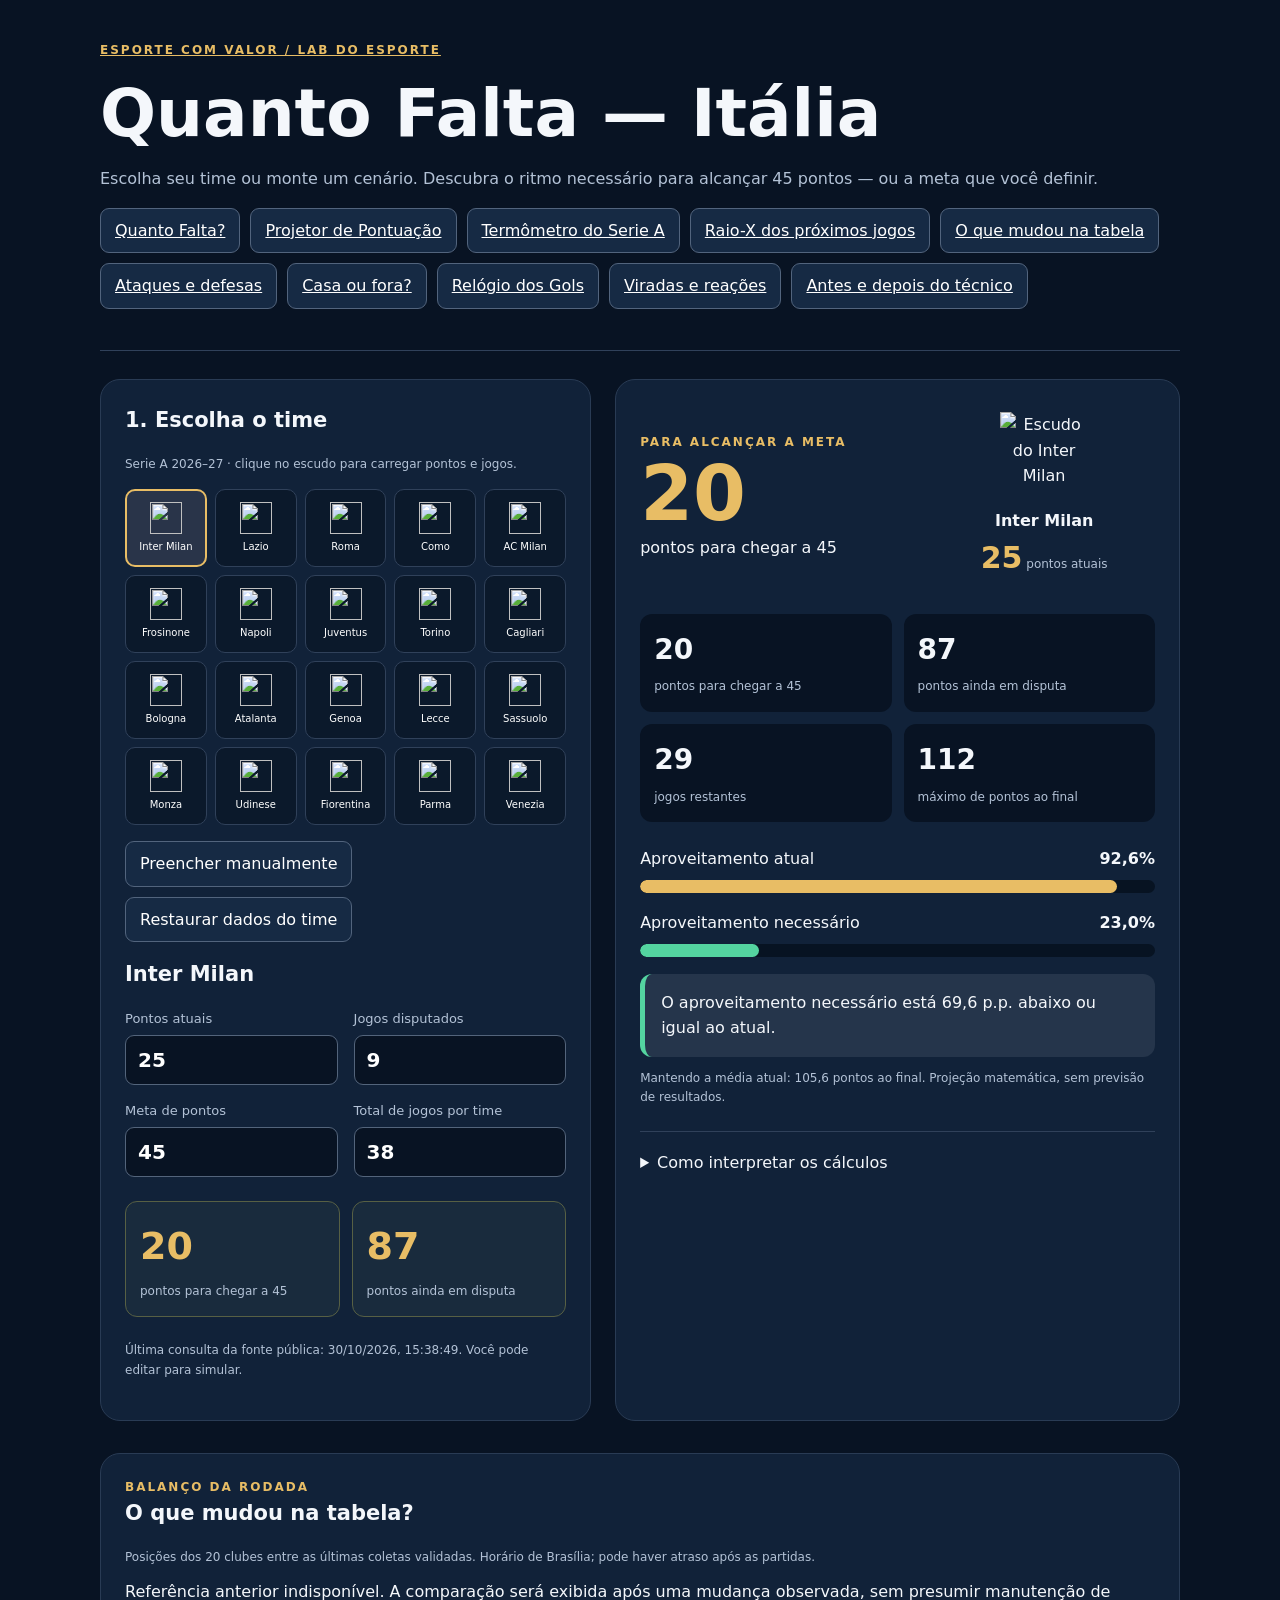
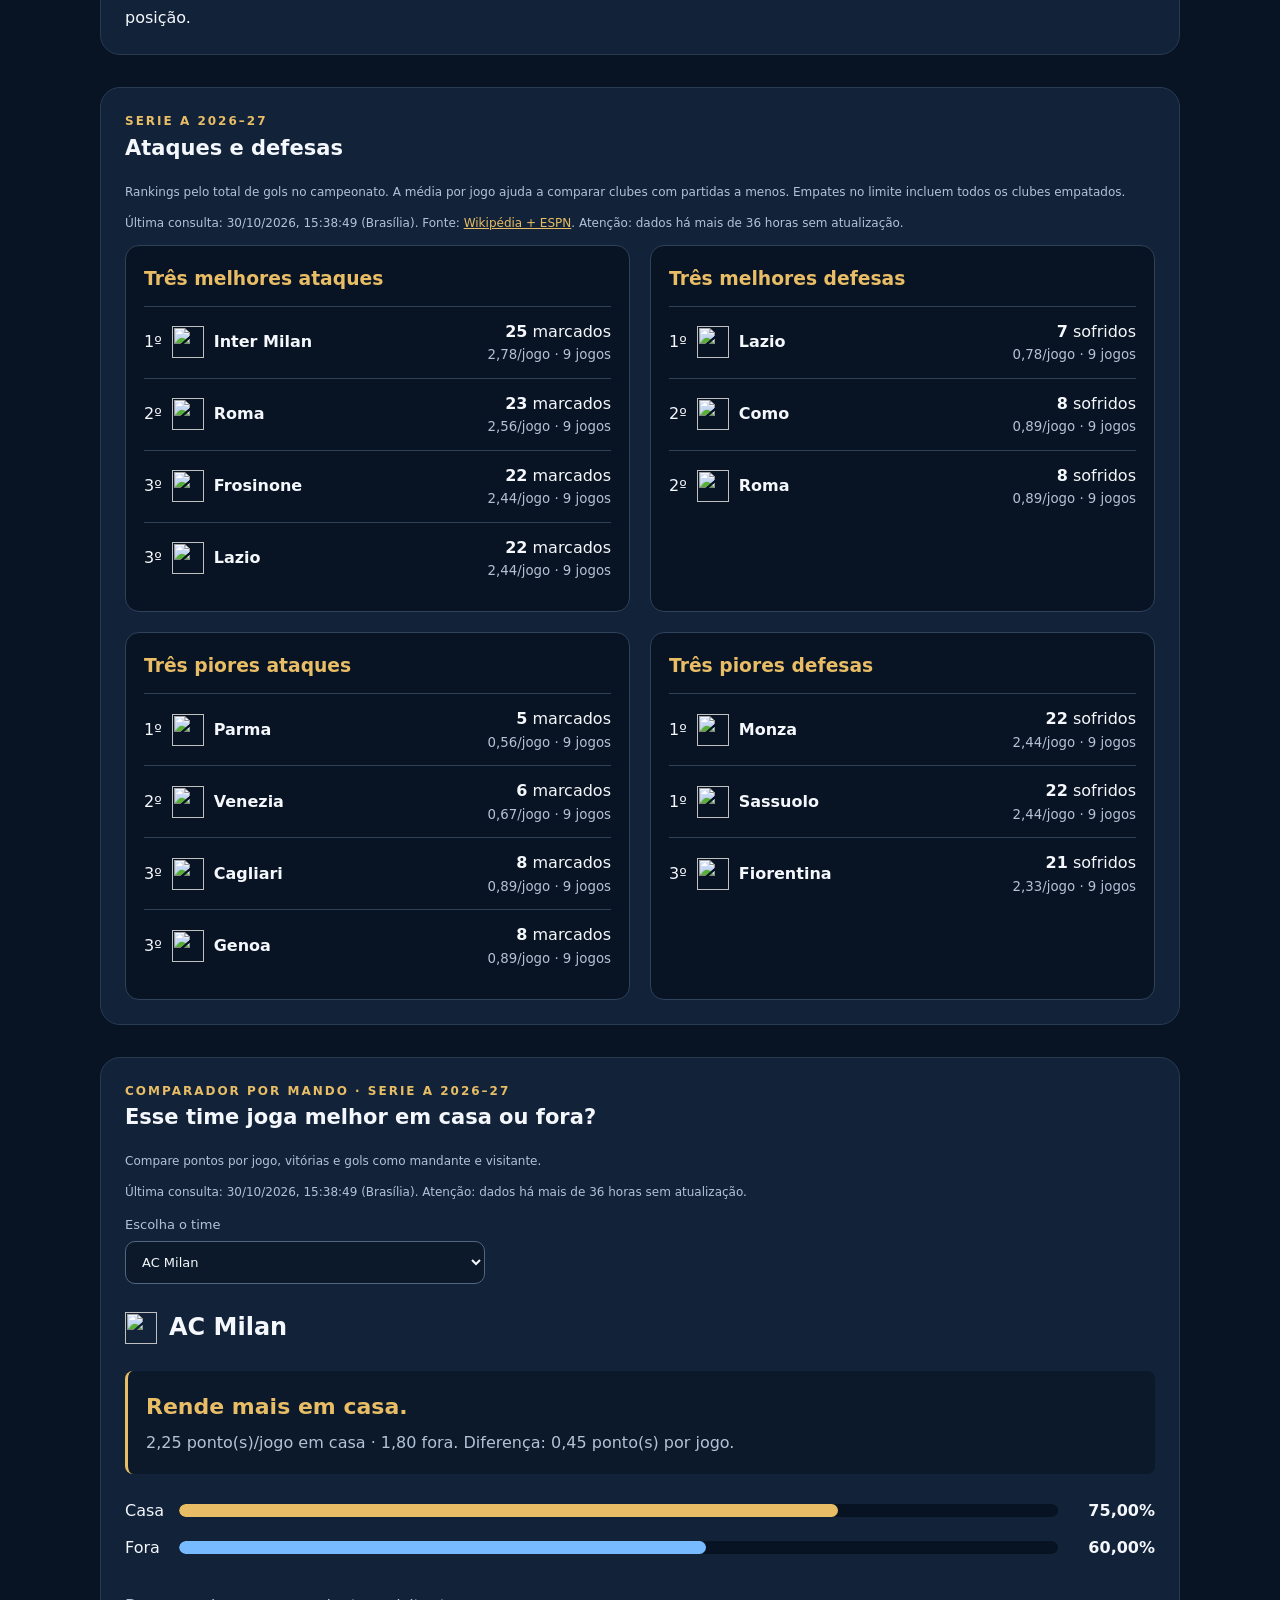
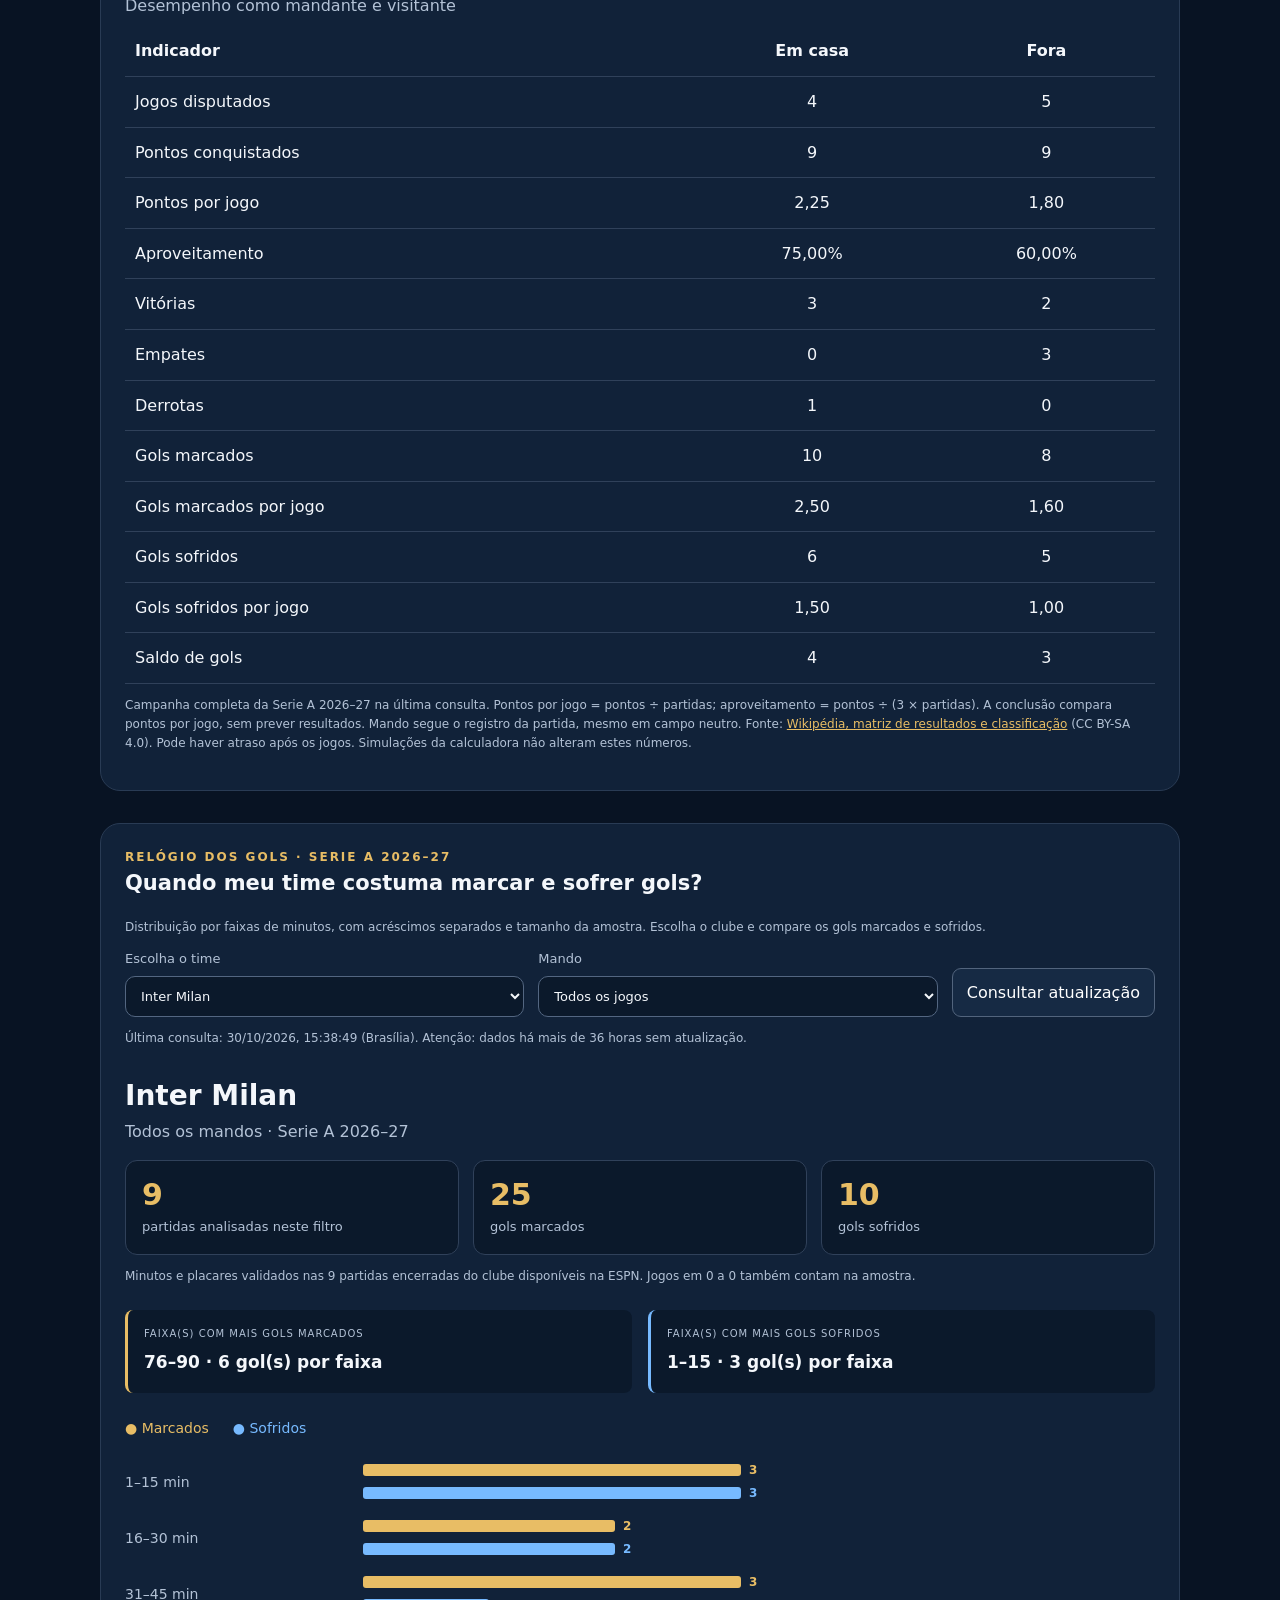
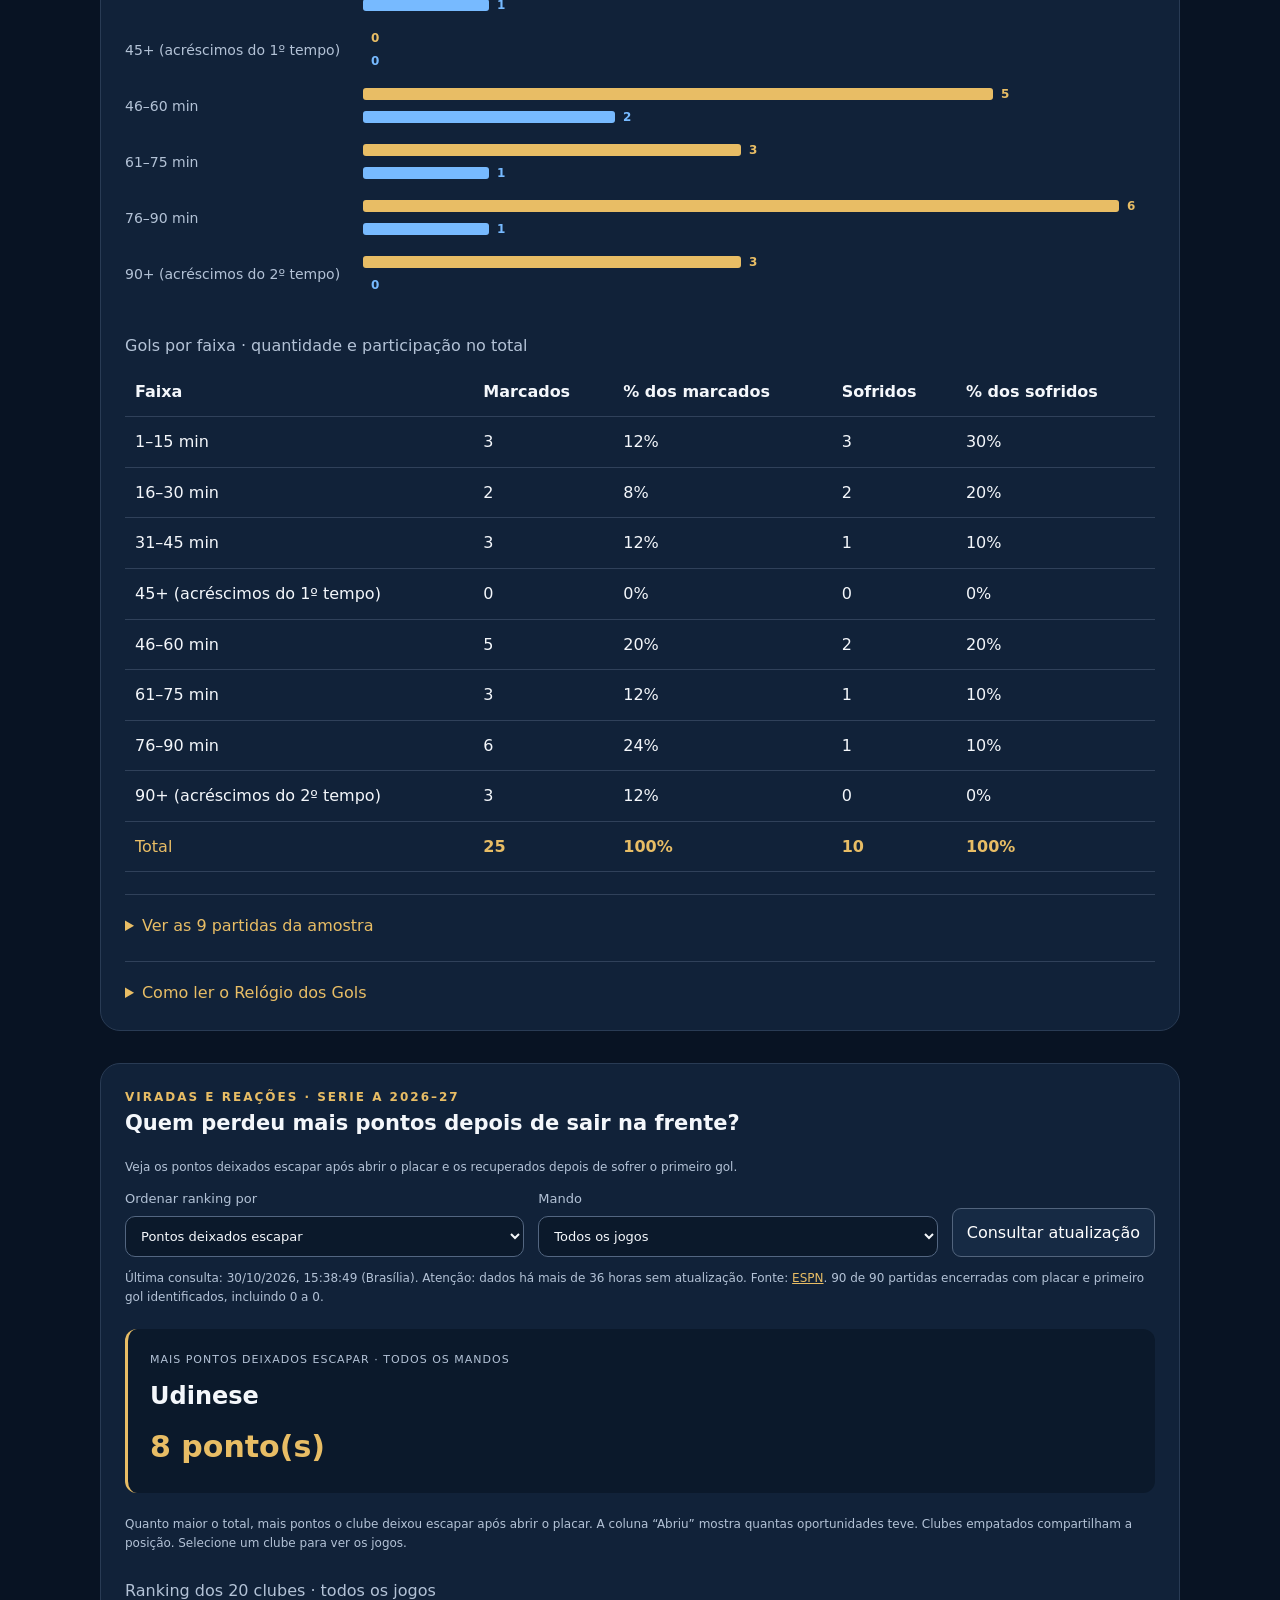
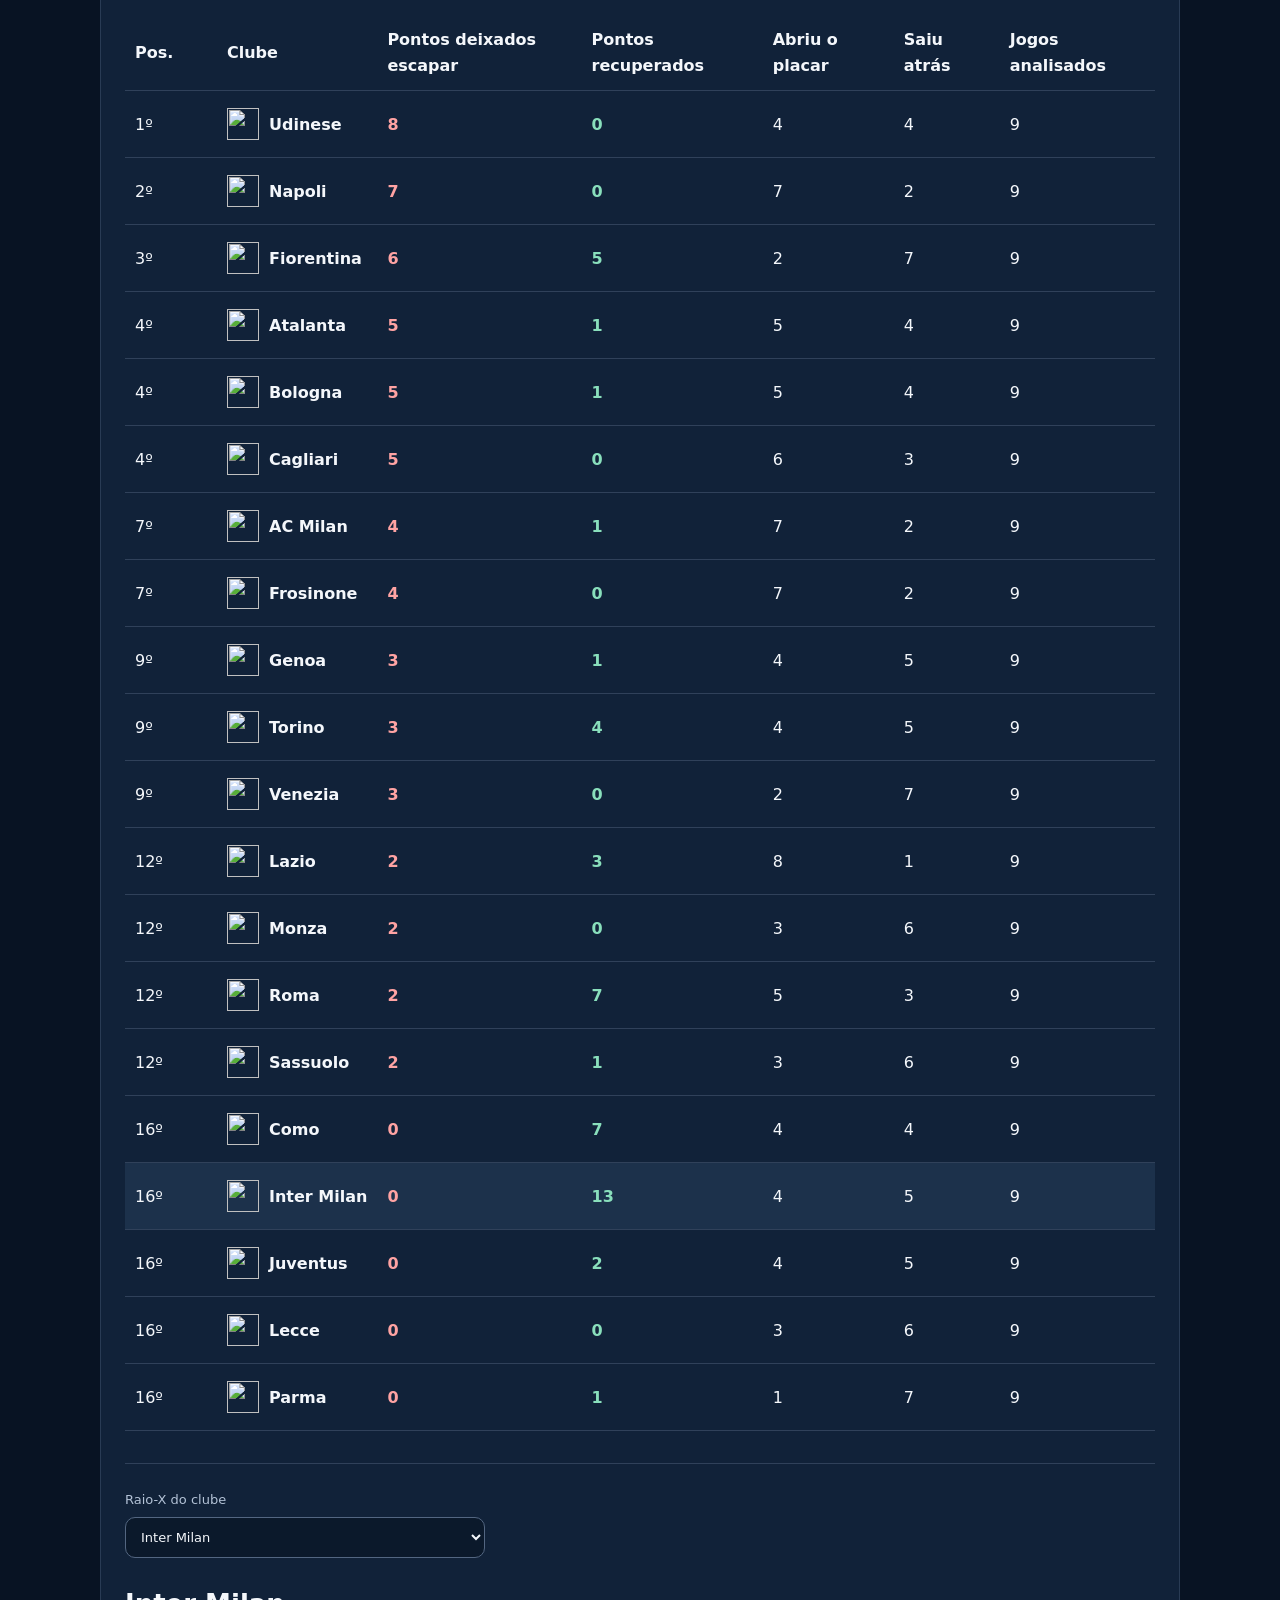
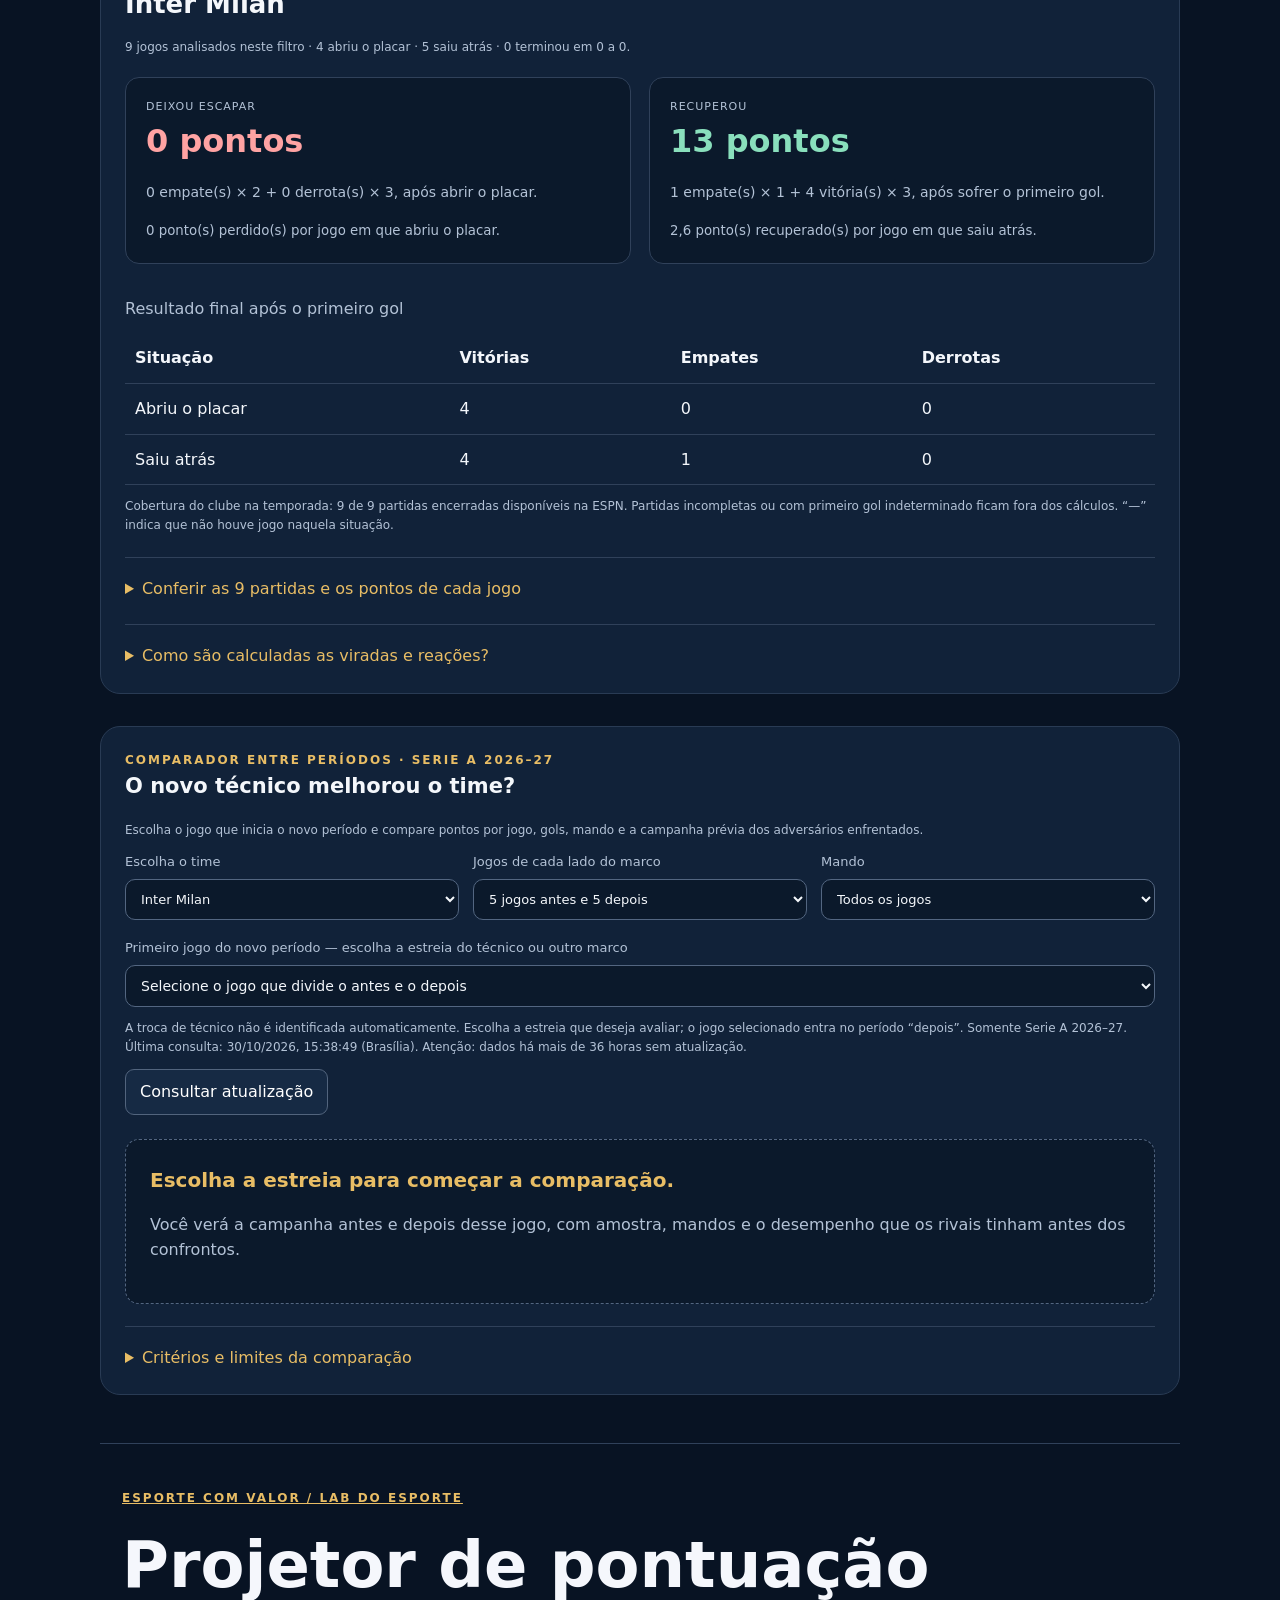
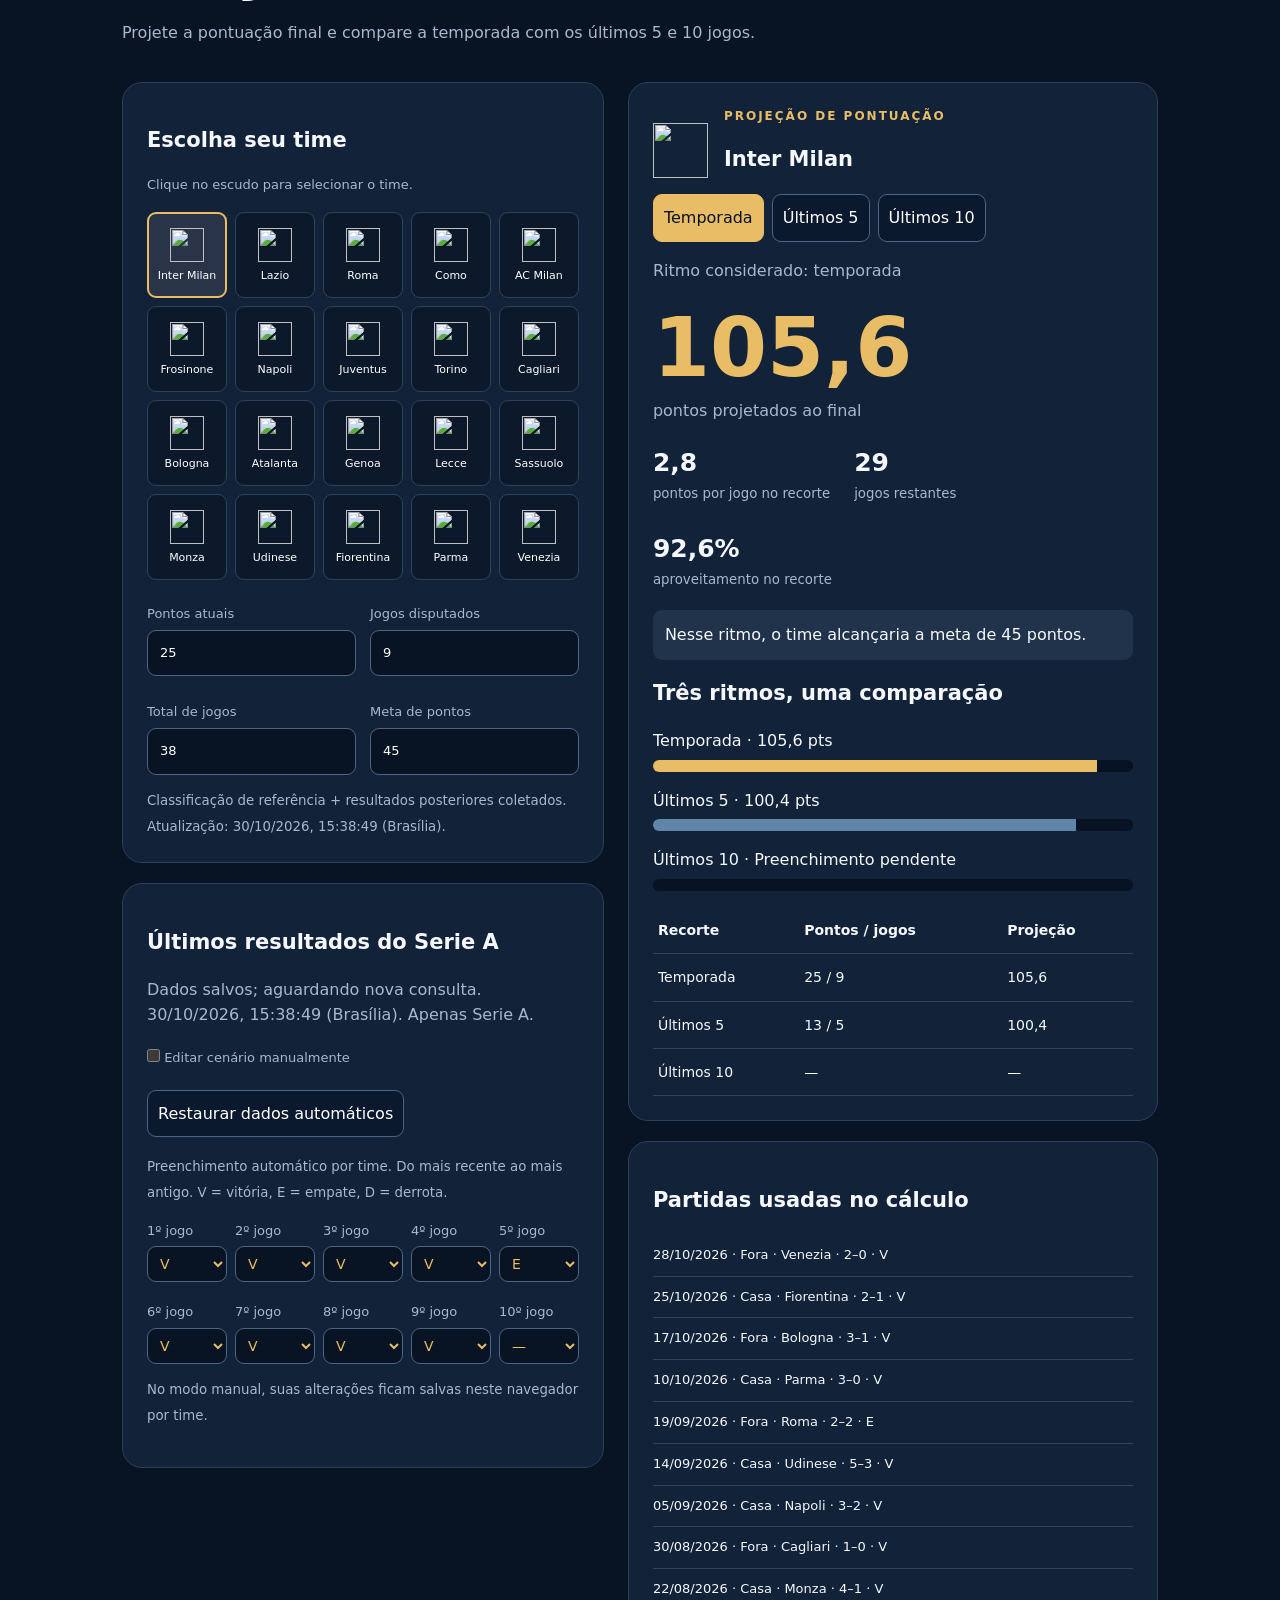
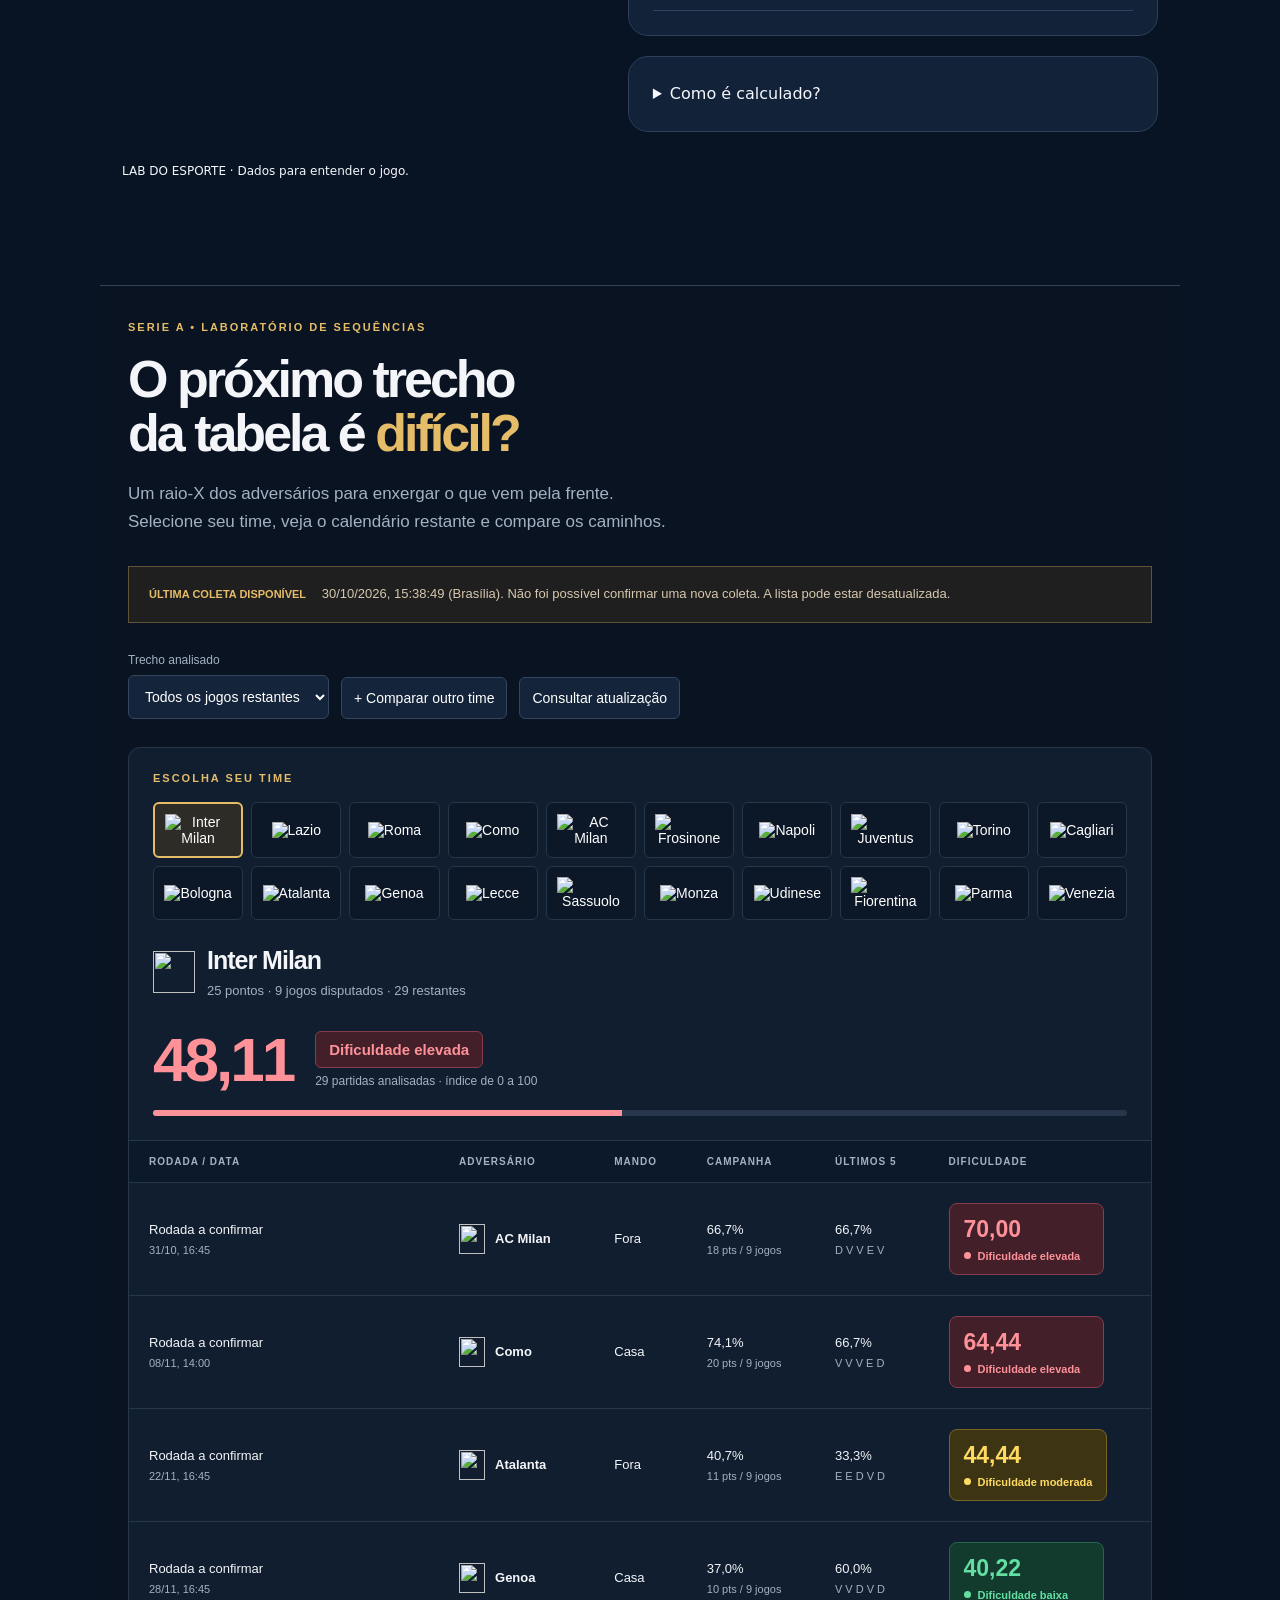
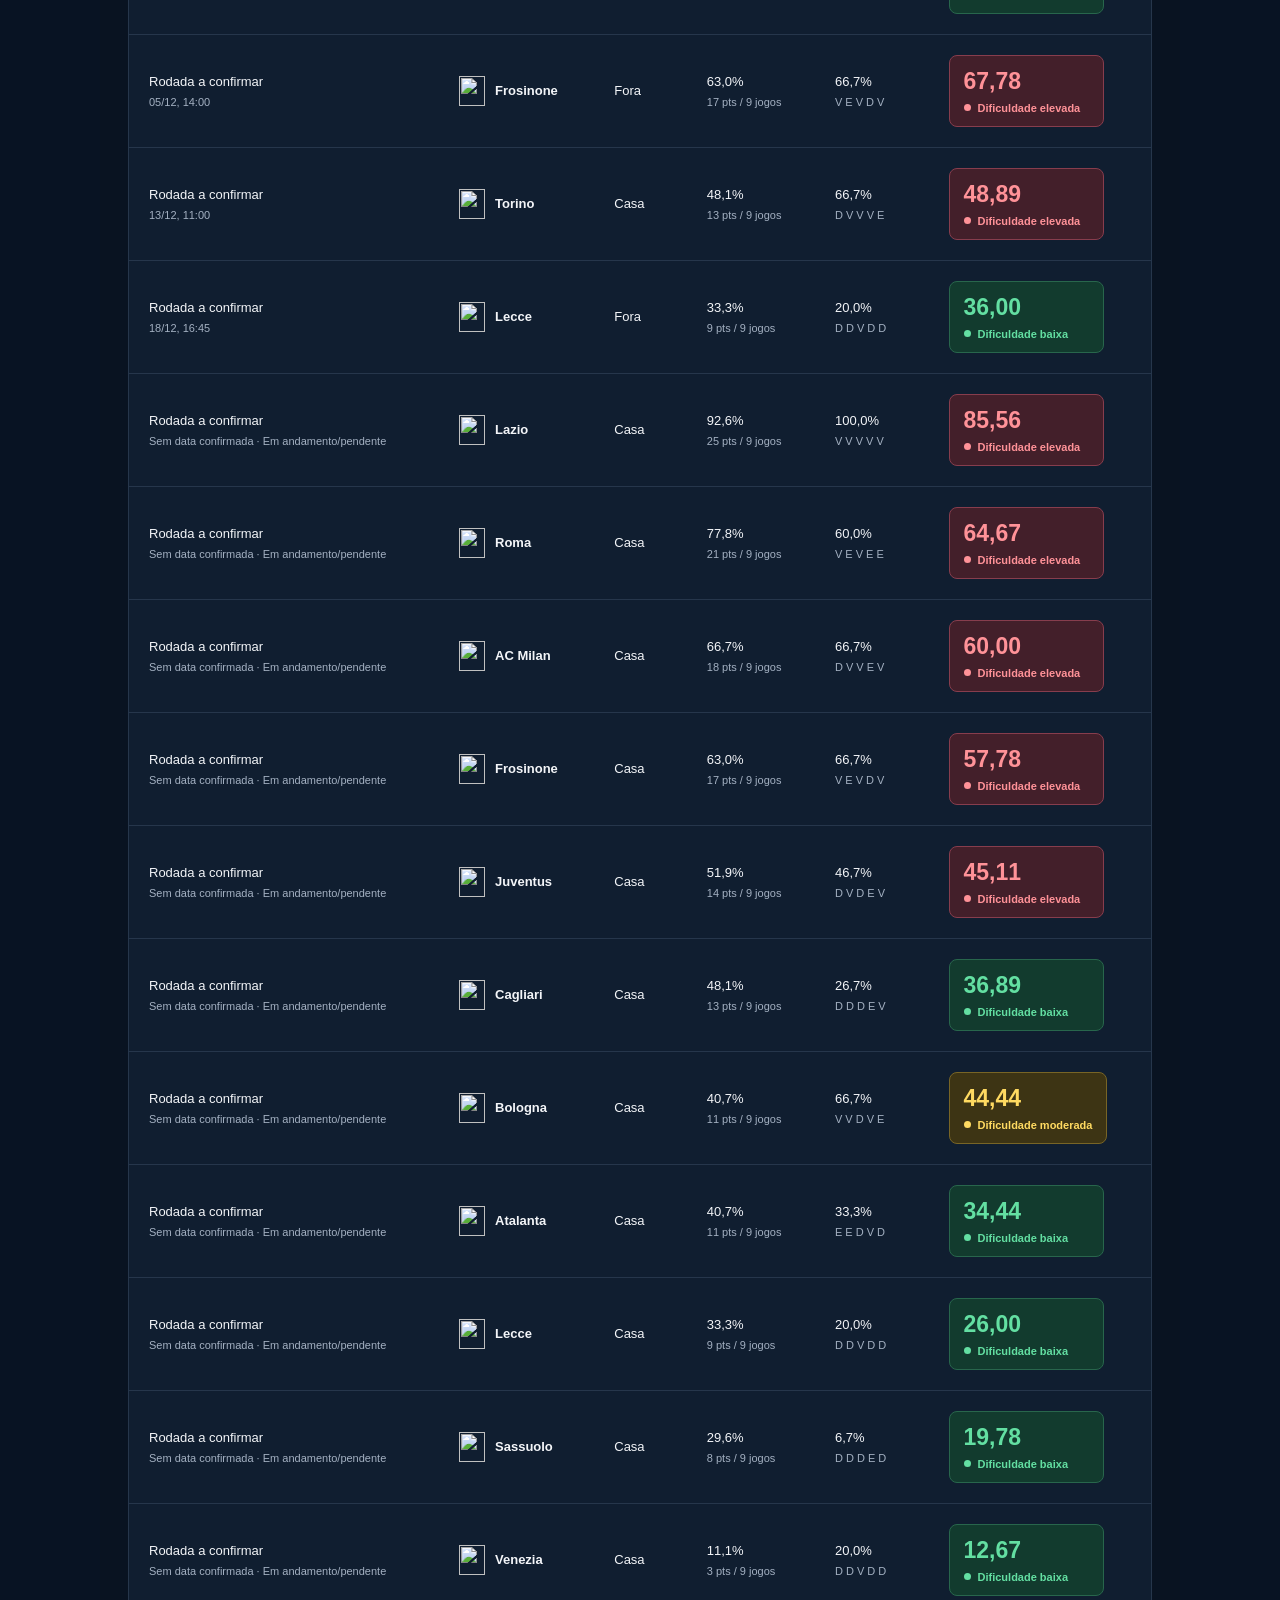
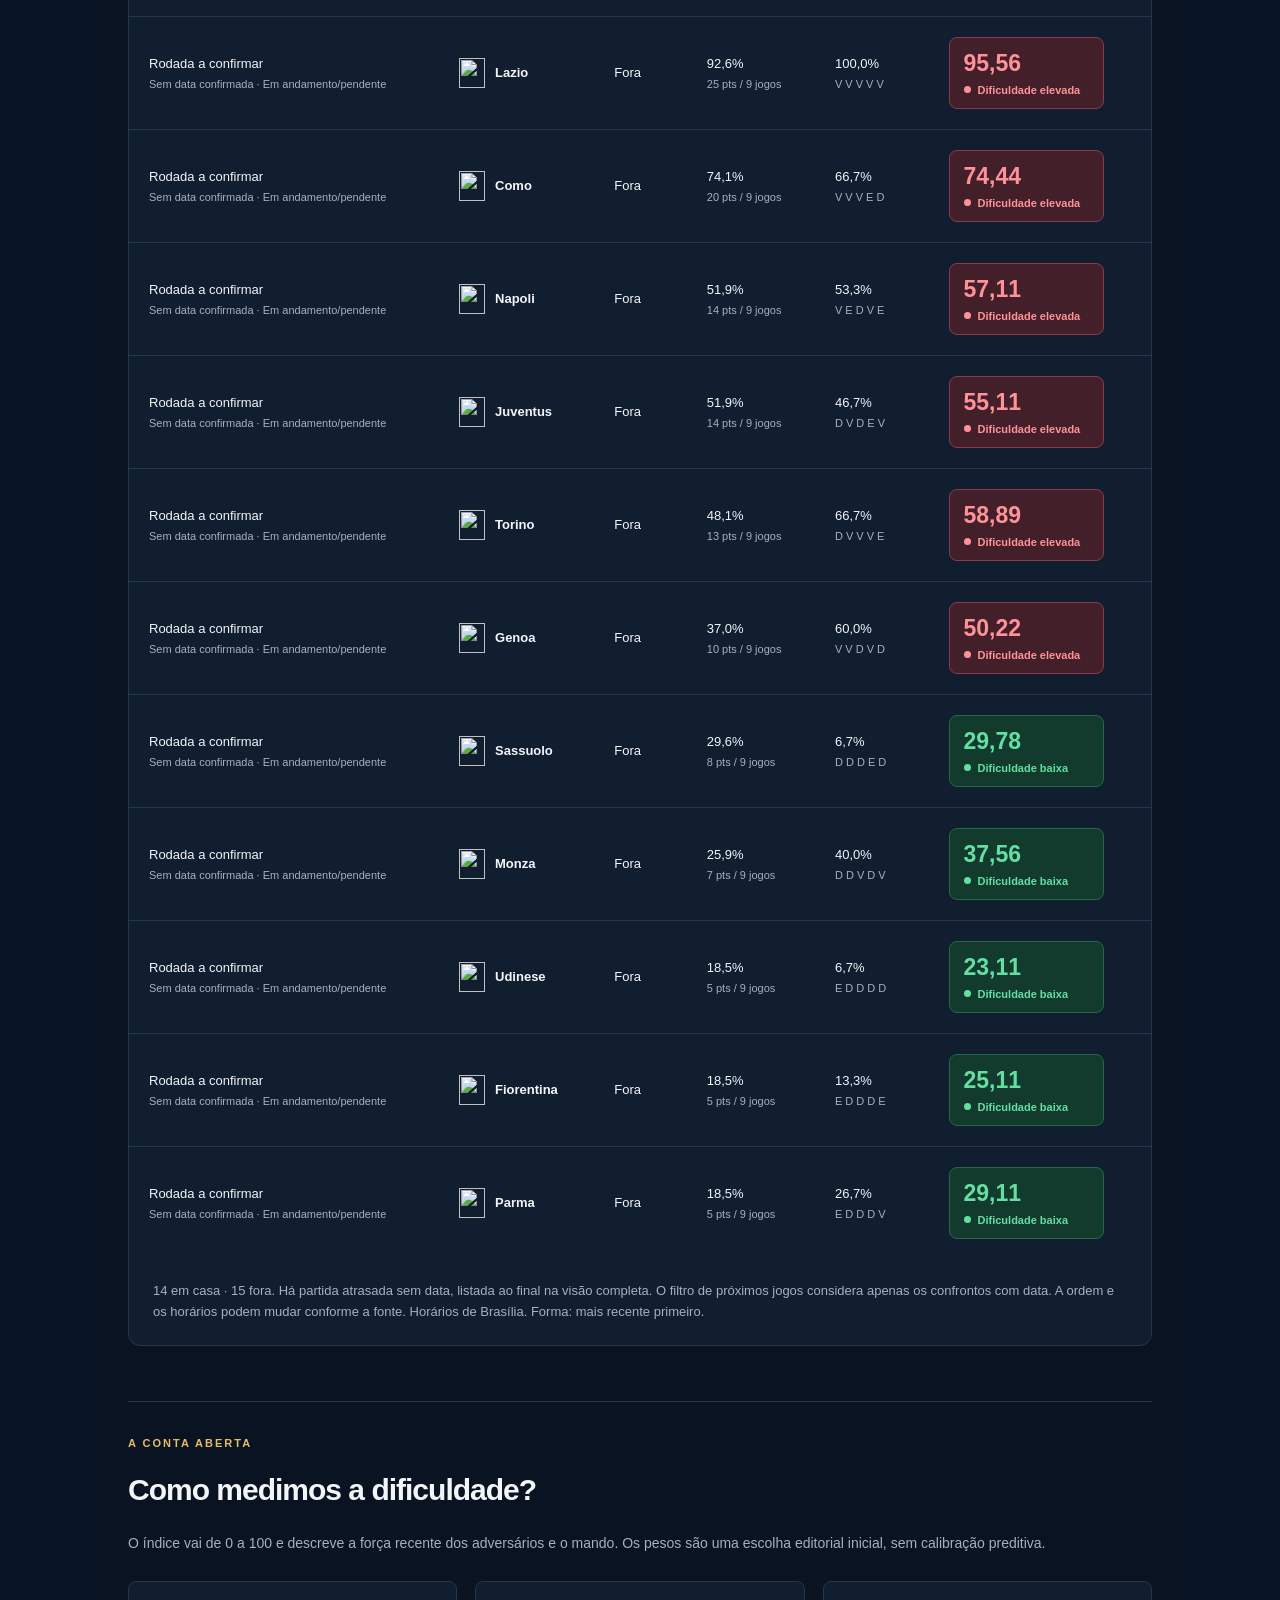
==== index.html @ 80a15491 "Publica Quanto Falta independente com dez ferramentas e dados desta liga" ====
<!doctype html><html lang="pt-BR"><head>
<!-- Google Analytics 4 -->
<script async src="https://www.googletagmanager.com/gtag/js?id=G-3X2SF5L8FV"></script>
<script>
window.dataLayer = window.dataLayer || [];
function gtag(){dataLayer.push(arguments);}
gtag('js', new Date());
gtag('config', 'G-3X2SF5L8FV');
</script>
<meta charset="utf-8"><meta name="viewport" content="width=device-width,initial-scale=1"><meta name="description" content="Calcule quantos pontos seu time precisa e compare o aproveitamento atual com o necessário para alcançar sua meta."><title>Quanto Falta — Itália | Serie A</title><style>
:root{color-scheme:dark;--bg:#081323;--card:#112239;--gold:#e8bd65;--muted:#b3c2d6}*{box-sizing:border-box}body{margin:0;background:var(--bg);color:#f4f7fb;font:16px/1.6 system-ui,sans-serif}main{max-width:1120px;margin:auto;padding:36px 20px}a{color:var(--gold)}header{border-bottom:1px solid #30415a;padding-bottom:25px;margin-bottom:28px}.brand{color:var(--gold);font-weight:800;letter-spacing:2px;font-size:12px}h1{font-size:clamp(36px,7vw,66px);line-height:1.1;margin:16px 0}h2{font-size:21px;margin-top:0}p{color:var(--muted)}.layout{display:grid;grid-template-columns:1fr 1.15fr;gap:24px}.panel{background:var(--card);border:1px solid #293b54;border-radius:20px;padding:24px}.teams{display:grid;grid-template-columns:repeat(5,1fr);gap:8px;margin:15px 0}.team{background:#0b192b;color:#fff;border:1px solid #30415a;border-radius:10px;padding:8px 3px;font-size:10px;cursor:pointer;min-height:78px}.team img{display:block;width:32px;height:32px;object-fit:contain;margin:0 auto 5px}.team[aria-pressed=true]{border:2px solid var(--gold);background:#293449}button{font:inherit;cursor:pointer}button:focus-visible,input:focus-visible{outline:3px solid var(--gold);outline-offset:3px}.actions{display:flex;gap:10px;flex-wrap:wrap;margin:16px 0}.action{border:1px solid #52647d;border-radius:9px;background:#162a44;color:white;padding:9px 14px}.fields{display:grid;grid-template-columns:1fr 1fr;gap:16px}label{font-size:13px;color:var(--muted)}input{display:block;width:100%;margin-top:5px;padding:12px;background:#081323;border:1px solid #53647b;border-radius:9px;color:white;font:600 20px system-ui}.result-head{display:grid;grid-template-columns:minmax(0,1fr) minmax(120px,.8fr);gap:16px;align-items:center}.selected-team{text-align:center;padding:8px}.selected-team img{display:block;width:88px;height:88px;object-fit:contain;margin:0 auto 8px}.selected-team img[hidden]{display:none}.selected-team>strong{display:block;font-size:16px}.selected-team #resultCurrentPoints{font-size:30px;color:var(--gold)}.selected-team span{color:var(--muted);font-size:12px}.selected-team #resultScenario{display:block}.big{font-size:76px;font-weight:850;line-height:1.1;color:var(--gold)}.stats{display:grid;grid-template-columns:1fr 1fr;gap:12px;margin:24px 0}.stat{padding:14px;border-radius:12px;background:#081323}.stat strong{font-size:28px;display:block}.points-summary .stat{border:1px solid #576044;background:#192b3d}.points-summary strong{color:var(--gold);font-size:38px}.points-summary span{font-size:13px}.stat span{font-size:12px;color:var(--muted)}.track{height:13px;background:#071322;border-radius:20px;margin:8px 0 17px;overflow:hidden}.bar{height:100%;border-radius:20px}.row{display:flex;justify-content:space-between;gap:12px}.status{padding:16px;border-radius:12px;border-left:5px solid var(--gold);background:#25354b}.small{font-size:12px}.error{color:#ffb8bb}details{margin-top:24px;border-top:1px solid #30415a;padding-top:18px}footer{padding-top:30px}.hidden{display:none}@media(max-width:760px){.layout{grid-template-columns:1fr}.panel{padding:18px}.big{font-size:64px}}@media(prefers-reduced-motion:no-preference){.bar{transition:width .25s}}
</style><link rel="stylesheet" href="./panorama.css"><link rel="stylesheet" href="./relogio-gols.css"><link rel="stylesheet" href="./viradas-reacoes.css"><link rel="stylesheet" href="./comparador-periodos.css"></head><body><main><header id="quanto-falta"><a class="brand" href="https://esportecomvalor.wordpress.com/">ESPORTE COM VALOR / LAB DO ESPORTE</a><h1>Quanto Falta — Itália</h1><p>Escolha seu time ou monte um cenário. Descubra o ritmo necessário para alcançar 45 pontos — ou a meta que você definir.</p><nav class="actions" aria-label="Ferramentas do Lab do Esporte"><a class="action" href="#quanto-falta">Quanto Falta?</a><a class="action" href="#projetor">Projetor de Pontuação</a><a class="action" href="#termometro">Termômetro do Serie A</a><a class="action" href="#raio-x">Raio-X dos próximos jogos</a><a class="action" href="#mudancas">O que mudou na tabela</a><a class="action" href="#rankings-gols">Ataques e defesas</a><a class="action" href="#casa-fora">Casa ou fora?</a><a class="action" href="#relogio-dos-gols">Relógio dos Gols</a><a class="action" href="#viradas-e-reacoes">Viradas e reações</a><a class="action" href="#antes-e-depois">Antes e depois do técnico</a></nav></header><div class="layout"><section class="panel"><h2>1. Escolha o time</h2><p class="small">Serie A 2026–27 · clique no escudo para carregar pontos e jogos.</p><div class="teams" id="teams"></div><div class="actions"><button type="button" class="action" id="manual">Preencher manualmente</button><button type="button" class="action" id="reset">Restaurar dados do time</button></div><h2 id="selection">Cenário manual</h2><form id="form"><div class="fields"><label>Pontos atuais<input id="points" type="number" min="0" step="1" required value="32"></label><label>Jogos disputados<input id="played" type="number" min="0" step="1" required value="31"></label><label>Meta de pontos<input id="target" type="number" min="1" step="1" required value="45"></label><label>Total de jogos por time<input id="total" type="number" min="1" max="1000" step="1" required value="38"></label></div><div class="stats points-summary" aria-live="polite" aria-label="Resumo de pontos"><div class="stat"><strong id="neededPoints">—</strong><span id="neededLabel">pontos para chegar a 45</span></div><div class="stat"><strong id="availablePoints">—</strong><span>pontos ainda em disputa</span></div></div></form><p id="origin" class="small"></p><p id="error" role="alert" class="error"></p></section><section class="panel" aria-label="Resultado"><div id="results" aria-live="polite"><div class="result-head"><div><div class="brand" id="resultTitle">PARA ALCANÇAR A META</div><div class="big" id="missing">—</div><div id="remaining">pontos necessários</div></div><div class="selected-team"><img id="resultBadge" alt="" width="88" height="88"><strong id="resultTeamName"></strong><div><strong id="resultCurrentPoints">—</strong><span> pontos atuais</span></div><span class="small" id="resultScenario"></span></div></div><div class="stats"><div class="stat"><strong id="neededPointsResult">—</strong><span id="neededLabelResult">pontos para chegar a 45</span></div><div class="stat"><strong id="availablePointsResult">—</strong><span>pontos ainda em disputa</span></div><div class="stat"><strong id="games">—</strong><span>jogos restantes</span></div><div class="stat"><strong id="max">—</strong><span>máximo de pontos ao final</span></div></div><div class="row"><span>Aproveitamento atual</span><strong id="current">—</strong></div><div class="track"><div id="currentBar" class="bar" style="background:#e8bd65"></div></div><div class="row"><span>Aproveitamento necessário</span><strong id="required">—</strong></div><div class="track"><div id="requiredBar" class="bar"></div></div><div id="status" class="status"></div><p id="projection" class="small"></p><details><summary>Como interpretar os cálculos</summary><p class="small">Atual = pontos ÷ (3 × jogos disputados). Necessário = pontos que faltam ÷ (3 × jogos restantes). A diferença é expressa em pontos percentuais (p.p.).</p><p class="small">Vermelho claro: aumento de até 5 p.p.; tons mais escuros: acima de 5, 10 e 20 p.p. Verde: o ritmo necessário não supera o atual. As cores comparam ritmos e não representam probabilidade de rebaixamento.</p><p class="small">A projeção mantém a média de pontos por jogo e pode resultar em número fracionário. Não prevê resultados. A meta inicial de 45 pontos é editável e não representa uma linha de permanência para esta liga. Os cálculos consideram três pontos por vitória e não contemplam punições ou bonificações.</p></details></div></section></div><section class="panel panorama" id="mudancas"><div class="brand">BALANÇO DA RODADA</div><h2>O que mudou na tabela?</h2><p class="small">Posições dos 20 clubes entre as últimas coletas validadas. Horário de Brasília; pode haver atraso após as partidas.</p><div id="day-content" aria-live="polite">Carregando comparação…</div></section><section class="panel panorama" id="rankings-gols"><div class="brand">SERIE A 2026–27</div><h2>Ataques e defesas</h2><p class="small">Rankings pelo total de gols no campeonato. A média por jogo ajuda a comparar clubes com partidas a menos. Empates no limite incluem todos os clubes empatados.</p><div id="goal-content" aria-live="polite">Carregando rankings…</div></section><section class="panel panorama" id="casa-fora"><div class="brand">COMPARADOR POR MANDO · SERIE A 2026–27</div><h2>Esse time joga melhor em casa ou fora?</h2><p class="small">Compare pontos por jogo, vitórias e gols como mandante e visitante.</p><div id="mando-content">Carregando comparação por mando…</div></section><section class="panel panorama" id="relogio-dos-gols"><div class="brand">RELÓGIO DOS GOLS · SERIE A 2026–27</div><h2>Quando meu time costuma marcar e sofrer gols?</h2><p class="small">Distribuição por faixas de minutos, com acréscimos separados e tamanho da amostra. Escolha o clube e compare os gols marcados e sofridos.</p><div id="goal-clock-content">Carregando o Relógio dos Gols…</div></section><section class="panel panorama" id="viradas-e-reacoes"><div class="brand">VIRADAS E REAÇÕES · SERIE A 2026–27</div><h2>Quem perdeu mais pontos depois de sair na frente?</h2><p class="small">Veja os pontos deixados escapar após abrir o placar e os recuperados depois de sofrer o primeiro gol.</p><div id="reactions-content">Carregando o painel de viradas e reações…</div></section><section class="panel panorama" id="antes-e-depois"><div class="brand">COMPARADOR ENTRE PERÍODOS · SERIE A 2026–27</div><h2>O novo técnico melhorou o time?</h2><p class="small">Escolha o jogo que inicia o novo período e compare pontos por jogo, gols, mando e a campanha prévia dos adversários enfrentados.</p><div id="periods-content">Carregando o comparador entre períodos…</div></section><section id="projetor" aria-label="Projetor de pontuação" style="scroll-margin-top:20px;margin-top:48px;border-top:1px solid #30415a"><iframe id="projectorFrame" title="Projetor de pontuação — últimos 5 e 10 jogos do Serie A" src="./projetor.html" loading="lazy" style="width:100%;border:0;min-height:800px;height:2200px;display:block;color-scheme:dark"></iframe></section><section id="raio-x" aria-label="Raio-X dos próximos jogos" style="scroll-margin-top:20px;margin-top:48px;border-top:1px solid #30415a"><iframe id="raioxFrame" title="Raio-X dos próximos jogos — dificuldade da sequência" src="./raio-x.html" loading="lazy" style="width:100%;border:0;min-height:900px;height:2400px;display:block;color-scheme:dark"></iframe></section><section id="termometro" style="scroll-margin-top:20px;margin-top:48px;border-top:1px solid #30415a"><iframe id="thermoFrame" title="Termômetro do Serie A" src="./termometro.html?v=20261017-titulo" loading="lazy" style="width:100%;border:0;height:2600px;display:block;color-scheme:dark"></iframe></section><footer><p class="small"><span id="dataStatus">Classificação de referência: 17/10/2026, 00h45</span>, conforme <a href="https://classificacaogeral.com.br/campeonato-brasileiro-serie-a/2026" target="_blank" rel="noopener noreferrer">Classificação Geral</a>. <span id="dataMode">Cadastro inicial. Aguardando primeira consulta automática.</span> Alterações nos campos são simulações e não modificam a classificação publicada.</p><p class="small">Escudos fornecidos por API-Sports, incorporados à página para evitar falhas de carregamento externo. Pertencem aos respectivos clubes.</p><p class="small">Tabela adaptada da Wikipédia, por seus colaboradores, sob <a href="https://creativecommons.org/licenses/by-sa/4.0/">CC BY-SA 4.0</a>. Foram extraídos e normalizados pontos e jogos. <a href="https://pt.wikipedia.org/w/index.php?title=Campeonato_Brasileiro_de_Futebol_de_2026_-_S%C3%A9rie_A&amp;action=history">Histórico e autoria</a>. A licença da tabela não se aplica aos escudos nem ao código da calculadora.</p></footer></main><script>
const badges={"3417040367": "https://a.espncdn.com/i/teamlogos/soccer/500/110.png", "2141390539": "https://a.espncdn.com/i/teamlogos/soccer/500/112.png", "2267057376": "https://a.espncdn.com/i/teamlogos/soccer/500/104.png", "2777383916": "https://a.espncdn.com/i/teamlogos/soccer/500/2572.png", "2034419792": "https://a.espncdn.com/i/teamlogos/soccer/500/103.png", "3551984340": "https://a.espncdn.com/i/teamlogos/soccer/500/4057.png", "3429601513": "https://a.espncdn.com/i/teamlogos/soccer/500/114.png", "2032542557": "https://a.espncdn.com/i/teamlogos/soccer/500/111.png", "4280391182": "https://a.espncdn.com/i/teamlogos/soccer/500/239.png", "3980540039": "https://a.espncdn.com/i/teamlogos/soccer/500/2925.png", "663567942": "https://a.espncdn.com/i/teamlogos/soccer/500/107.png", "2503137536": "https://a.espncdn.com/i/teamlogos/soccer/500/105.png", "3939292337": "https://a.espncdn.com/i/teamlogos/soccer/500/3263.png", "1063453040": "https://a.espncdn.com/i/teamlogos/soccer/500/113.png", "611870388": "https://a.espncdn.com/i/teamlogos/soccer/500/3997.png", "1713673705": "https://a.espncdn.com/i/teamlogos/soccer/500/4007.png", "3350935335": "https://a.espncdn.com/i/teamlogos/soccer/500/118.png", "882974108": "https://a.espncdn.com/i/teamlogos/soccer/500/109.png", "3463794015": "https://a.espncdn.com/i/teamlogos/soccer/500/115.png", "3465326976": "https://a.espncdn.com/i/teamlogos/soccer/500/17530.png"};
const clubs=[["Inter Milan", 25, 9, 3417040367], ["Lazio", 25, 9, 2141390539], ["Roma", 21, 9, 2267057376], ["Como", 20, 9, 2777383916], ["AC Milan", 18, 9, 2034419792], ["Frosinone", 17, 9, 3551984340], ["Napoli", 14, 9, 3429601513], ["Juventus", 14, 9, 2032542557], ["Torino", 13, 9, 4280391182], ["Cagliari", 13, 9, 3980540039], ["Bologna", 11, 9, 663567942], ["Atalanta", 11, 9, 2503137536], ["Genoa", 10, 9, 3939292337], ["Lecce", 9, 9, 1063453040], ["Sassuolo", 8, 9, 611870388], ["Monza", 7, 9, 1713673705], ["Udinese", 5, 9, 3350935335], ["Fiorentina", 5, 9, 882974108], ["Parma", 5, 9, 3463794015], ["Venezia", 3, 9, 3465326976]];
function calculate(p,j,t,n){if(![p,j,t,n].every(Number.isInteger)||p<0||j<0||t<1||n<1||n>1000||j>n||p>3*j)throw Error('Informe números inteiros válidos. Jogos disputados não podem superar o total, e pontos não podem superar três por jogo.');let r=n-j,m=Math.max(0,t-p),a=j?p/(3*j)*100:null,b=m===0?0:r?m/(3*r)*100:null;return {r,m,a,b,max:p+3*r,gap:a===null||b===null?null:b-a,projection:j?p/j*n:null,achieved:m===0,impossible:m>3*r};}
const $=id=>document.getElementById(id);const pct=x=>x===null?'—':x.toLocaleString('pt-BR',{maximumFractionDigits:1,minimumFractionDigits:1})+'%';let selected=null;let edited=true;let apiDate=null;
function updateTeamHeader(points){const badge=$('resultBadge');$('resultCurrentPoints').textContent=points;if(selected===null){badge.hidden=true;badge.removeAttribute('src');badge.alt='';$('resultTeamName').textContent='Cenário manual';$('resultScenario').textContent='Valores informados por você';}else{const club=clubs[selected];badge.hidden=false;badge.src=badges[club[3]];badge.alt='Escudo do '+club[0];$('resultTeamName').textContent=club[0];$('resultScenario').textContent=edited?'Simulação com valores editados':'';}}
function render(){try{const ids=['points','played','target','total'];if(ids.some(id=>$(id).value.trim()===''))throw Error('Preencha todos os campos para calcular.');const [p,j,t,n]=ids.map(id=>Number($(id).value));const c=calculate(p,j,t,n);updateTeamHeader(p);$('error').textContent='';$('results').classList.remove('hidden');document.querySelector('.points-summary').classList.remove('hidden');$('missing').textContent=c.m;$('remaining').textContent='pontos para chegar a '+t;$('neededPoints').textContent=c.m;$('neededLabel').textContent='pontos para chegar a '+t;$('availablePoints').textContent=3*c.r;$('neededPointsResult').textContent=c.m;$('neededLabelResult').textContent='pontos para chegar a '+t;$('availablePointsResult').textContent=3*c.r;$('games').textContent=c.r;$('max').textContent=c.max;$('current').textContent=pct(c.a);$('required').textContent=pct(c.b);$('currentBar').style.width=(c.a||0)+'%';$('requiredBar').style.width=Math.min(100,c.b||0)+'%';const color=c.achieved?'#54d4a0':c.impossible?'#c84457':c.gap===null?'#e8bd65':c.gap<=0?'#54d4a0':c.gap<=5?'#ffb4a8':c.gap<=10?'#ff887d':c.gap<=20?'#ed5e68':'#c84457';$('requiredBar').style.background=color;$('status').style.borderColor=color;$('status').textContent=c.achieved?'Meta alcançada. Isso não garante permanência na divisão.':c.impossible?'Meta matematicamente impossível: mesmo vencendo todos os jogos restantes, o time chegaria a '+c.max+' pontos.':c.gap===null?'Ainda não há jogos disputados para comparar o ritmo.':c.gap>0?'É preciso aumentar o aproveitamento em '+c.gap.toLocaleString('pt-BR',{maximumFractionDigits:1})+' p.p. em relação ao atual.':'O aproveitamento necessário está '+Math.abs(c.gap).toLocaleString('pt-BR',{maximumFractionDigits:1})+' p.p. abaixo ou igual ao atual.';$('projection').textContent=c.projection===null?'Projeção indisponível antes da primeira partida.':'Mantendo a média atual: '+c.projection.toLocaleString('pt-BR',{maximumFractionDigits:1})+' pontos ao final. Projeção matemática, sem previsão de resultados.';$('origin').textContent=edited?'Simulação com valores editáveis. Não é uma consulta ao vivo.':(apiDate?'Última consulta da fonte pública: '+apiDate+'. Você pode editar para simular.':'Cadastro inicial desta liga. Você pode editar para simular.');}catch(e){$('error').textContent=e.message;$('results').classList.add('hidden');document.querySelector('.points-summary').classList.add('hidden');}}
function choose(i){selected=i;edited=false;const c=clubs[i];$('selection').textContent=c[0];$('points').value=c[1];$('played').value=c[2];$('total').value=38;document.querySelectorAll('.team').forEach((el,k)=>el.setAttribute('aria-pressed',String(k===i)));render();}
clubs.forEach((c,i)=>{const b=document.createElement('button');b.type='button';b.className='team';b.setAttribute('aria-pressed','false');b.setAttribute('aria-label','Selecionar '+c[0]);const img=document.createElement('img');img.src=badges[c[3]];img.alt='';img.loading='lazy';img.addEventListener('error',()=>{img.hidden=true;});b.append(img,document.createTextNode(c[0]));b.addEventListener('click',()=>choose(i));$('teams').append(b);});
$('form').addEventListener('submit',e=>e.preventDefault());$('form').addEventListener('input',()=>{edited=true;render();});$('manual').addEventListener('click',()=>{selected=null;edited=true;$('selection').textContent='Cenário manual';document.querySelectorAll('.team').forEach(el=>el.setAttribute('aria-pressed','false'));['points','played'].forEach(id=>$(id).value='');render();$('points').focus();});$('reset').addEventListener('click',()=>{if(selected!==null)choose(selected);else{['points','played','target','total'].forEach((id,i)=>$(id).value=[0,0,45,38][i]);edited=true;render();}});choose(0);

async function loadStandings(){
 try{
 const response=await fetch('./classificacao.json',{cache:'no-store'});
 if(!response.ok)throw Error('Dados indisponíveis');
 const data=await response.json();
 if(!data.fetchedAt)return;
 if(data.source!=='Wikipédia — colaboradores do artigo'||typeof data.sourceUrl!=='string'||!data.sourceUrl.startsWith('https://en.wikipedia.org/')||data.league!=="ita-serie-a"||data.season!==2026||!Array.isArray(data.teams)||data.teams.length!==20)throw Error('Dados incompletos');
 const date=new Date(data.fetchedAt);
 if(!Number.isFinite(date.getTime()))throw Error('Data inválida');
 const mapped=clubs.map(c=>data.teams.find(t=>t.id===c[3]));
 if(mapped.some(t=>!t||!Number.isInteger(t.points)||!Number.isInteger(t.played)||t.played<0||t.played>38||t.points<0||t.points>3*t.played))throw Error('Cadastro incompatível');
 mapped.forEach((t,i)=>{clubs[i][1]=t.points;clubs[i][2]=t.played;});
 apiDate=date.toLocaleString('pt-BR',{timeZone:'America/Sao_Paulo'});
 $('dataStatus').textContent='Última consulta bem-sucedida: '+apiDate+' (Brasília)';
 const stale=Date.now()-date.getTime()>36*60*60*1000;
 $('dataMode').textContent=(stale?'Atenção: última consulta há mais de 36 horas. ':'')+'Fonte: Wikipédia (tabela comunitária). Atualização manual; pode haver atraso após os jogos.';
 const link=$('dataStatus').parentElement.querySelector('a');
 link.href=data.sourceUrl;link.textContent='Wikipédia — colaboradores do artigo';
 if(!edited&&selected!==null)choose(selected);
 }catch(error){$('dataMode').textContent='Não foi possível carregar a atualização automática. Exibindo o cadastro inicial desta liga; os dados podem estar desatualizados.';}
}
loadStandings();
</script><script>window.addEventListener("message",event=>{const frame=document.getElementById("projectorFrame");if(event.origin!==location.origin||event.source!==frame.contentWindow||event.data?.type!=="ecv-projector-height")return;const h=event.data.height;if(Number.isFinite(h)&&h>300&&h<12000)frame.style.height=Math.ceil(h)+"px";});</script><script>window.addEventListener("message",e=>{const f=document.getElementById("thermoFrame");if(e.origin===location.origin&&e.source===f.contentWindow&&e.data?.type==="ecv-thermo-height"&&Number.isFinite(e.data.height)&&e.data.height>300&&e.data.height<15000)f.style.height=Math.ceil(e.data.height)+"px";});</script><script>window.addEventListener("message",e=>{const f=document.getElementById("raioxFrame");if(e.origin===location.origin&&e.source===f.contentWindow&&e.data?.type==="ecv-raiox-height"&&Number.isFinite(e.data.height)&&e.data.height>300&&e.data.height<20000)f.style.height=Math.ceil(e.data.height)+"px";});</script><script src="./panorama.js"></script><script src="./relogio-gols.js"></script><script src="./viradas-reacoes.js"></script><script src="./comparador-periodos.js"></script></body></html>
---- panorama.css ----
.panorama{margin-top:32px;scroll-margin-top:20px}.goal-grid{display:grid;grid-template-columns:repeat(2,minmax(0,1fr));gap:20px}.goal-card{background:#081323;border:1px solid #30415a;border-radius:14px;padding:18px}.goal-card h3{margin:0 0 12px;color:var(--gold)}.goal-list{list-style:none;padding:0;margin:0}.goal-list li{display:flex;align-items:center;gap:10px;padding:12px 0;border-top:1px solid #30415a}.panorama img{width:32px;height:32px;object-fit:contain}.goal-name{flex:1}.goal-value{text-align:right;white-space:nowrap}.goal-value small{display:block;color:var(--muted)}.day-scroll{overflow-x:auto}.day-table{width:100%;border-collapse:collapse;white-space:nowrap}.day-table th,.day-table td{text-align:left;padding:12px 10px;border-bottom:1px solid #30415a}.day-club{display:flex;align-items:center;gap:10px}.day-up{color:#54d4a0}.day-down{color:#ff887d}.day-flat{color:var(--muted)}@media(max-width:650px){.goal-grid{grid-template-columns:1fr}.panorama{padding:16px}.day-table th,.day-table td{padding:10px 6px}}
.mando-picker{display:grid;gap:6px;max-width:360px;color:var(--muted)}.mando-picker select{font:inherit;color:#f4f7fb;background:#0b192b;border:1px solid #536681;border-radius:10px;padding:12px;width:100%}.mando-picker select:focus-visible{outline:2px solid var(--gold);outline-offset:3px}.mando-club{display:flex;align-items:center;gap:12px;font-size:24px}.mando-club img{object-fit:contain}.mando-verdict{padding:18px;border-left:3px solid var(--gold);background:#0b192b;border-radius:8px}.mando-verdict strong{display:block;font-size:22px;color:var(--gold)}.mando-verdict span{display:block;color:var(--muted);margin-top:6px}.mando-bars{display:grid;gap:12px;margin:24px 0}.mando-bars>div{display:grid;grid-template-columns:42px 1fr 85px;align-items:center;gap:12px}.mando-bars .track{margin:0}.mando-bars b{text-align:right}.mando-table{min-width:0;width:100%}.mando-table caption{text-align:left;color:var(--muted);padding:8px 0}.mando-table th[scope=row]{font-weight:500;text-align:left}.mando-table td{text-align:center}.mando-table th[scope=col]:not(:first-child){text-align:center}@media(max-width:480px){.mando-table th,.mando-table td{padding:10px 6px;font-size:13px}.mando-verdict strong{font-size:20px}}
---- relogio-gols.css ----
.gc-controls{display:flex;align-items:end;flex-wrap:wrap;gap:14px}.gc-controls label{display:grid;gap:6px;color:var(--muted);min-width:180px;flex:1}.gc-controls select{width:100%;background:#0b192b;color:#f4f7fb;border:1px solid #536681;border-radius:10px;font:inherit;padding:11px}.gc-controls select:focus-visible{outline:2px solid var(--gold);outline-offset:3px}.gc-controls button{margin:0;min-height:49px}.gc-heading{margin:26px 0 16px}.gc-heading h3{font-size:28px;margin:0}.gc-heading>span{color:var(--muted)}.gc-sample{display:grid;grid-template-columns:repeat(3,minmax(0,1fr));gap:14px}.gc-sample>div{display:grid;gap:4px;border:1px solid #30415a;background:#0b192b;border-radius:12px;padding:16px}.gc-sample strong{font-size:30px;line-height:1.2;color:var(--gold)}.gc-sample span{font-size:13px;color:var(--muted)}.gc-peaks{display:grid;grid-template-columns:1fr 1fr;gap:16px;margin:24px 0}.gc-peaks>div{padding:16px;border-left:3px solid var(--gold);background:#0b192b;border-radius:8px}.gc-peaks>div+div{border-color:#77baff}.gc-peaks span{display:block;font-size:10px;letter-spacing:1px;color:var(--muted)}.gc-peaks strong{display:block;margin-top:7px;font-size:17px}.gc-legend{display:flex;gap:24px;font-size:14px;margin:20px 0}.gc-for{color:#e8bd65}.gc-against{color:#77baff}.gc-chart{display:grid;gap:14px;margin:22px 0 30px}.gc-bin{display:grid;grid-template-columns:220px minmax(0,1fr);align-items:center;gap:18px}.gc-bin>span{font-size:14px;color:var(--muted)}.gc-bar-pair{display:grid;gap:4px}.gc-bar{display:flex;align-items:center;gap:8px;padding-right:36px;position:relative;min-height:19px}.gc-bar i{display:block;width:var(--w);height:12px;border-radius:3px;background:currentColor;flex:none}.gc-bar b{font-size:12px;line-height:1}.gc-table caption{text-align:left;color:var(--muted);padding:8px 0}.gc-table th[scope=row]{font-weight:500;text-align:left}.gc-table tfoot{font-weight:700;color:var(--gold)}.gc-details{margin-top:22px}.gc-details summary{cursor:pointer;color:var(--gold)}.gc-details summary:focus-visible{outline:2px solid var(--gold)}@media(max-width:650px){.gc-bin{grid-template-columns:125px minmax(0,1fr);gap:10px}.gc-bin>span{font-size:12px}.gc-peaks{grid-template-columns:1fr}.gc-sample{gap:7px}.gc-sample>div{padding:12px 8px}.gc-sample strong{font-size:25px}.gc-sample span{font-size:11px}.gc-controls label{min-width:140px}.gc-controls button{width:100%}}
---- viradas-reacoes.css ----
.vr-controls{display:flex;align-items:end;gap:14px;flex-wrap:wrap}.vr-controls label,.vr-picker{display:grid;gap:6px;color:var(--muted)}.vr-controls label{flex:1;min-width:180px}.vr-controls select,.vr-picker select{background:#0b192b;color:#f4f7fb;border:1px solid #536681;border-radius:10px;padding:11px;font:inherit;width:100%}.vr-controls select:focus-visible,.vr-picker select:focus-visible,.vr-club:focus-visible{outline:2px solid var(--gold);outline-offset:3px}.vr-controls button{min-height:49px;margin:0}.vr-leader{background:#0b192b;padding:22px;border-left:3px solid var(--gold);border-radius:12px;margin:22px 0}.vr-leader>span{display:block;font-size:11px;letter-spacing:1px;color:var(--muted)}.vr-leader strong{display:block;font-size:24px;margin:8px 0}.vr-leader>b{font-size:30px;color:var(--gold)}.vr-ranking th[scope=col]{white-space:normal;min-width:92px}.vr-ranking caption,.vr-detail caption{color:var(--muted);text-align:left;padding:12px 0}.vr-club{display:flex;align-items:center;gap:10px;border:0;background:transparent;color:#f4f7fb;font:inherit;cursor:pointer;padding:5px 0;text-align:left}.vr-ranking .vr-loss{color:#ffa3a3;font-weight:700}.vr-ranking .vr-recovery{color:#89dfbc;font-weight:700}.vr-selected{background:#1c314b}.vr-detail{border-top:1px solid #30415a;margin-top:32px;padding-top:26px}.vr-picker{max-width:360px}.vr-detail h3{font-size:26px;margin-bottom:8px}.vr-stats{display:grid;grid-template-columns:1fr 1fr;gap:18px;margin:20px 0}.vr-stats article{background:#0b192b;border:1px solid #30415a;border-radius:14px;padding:20px}.vr-stats article>span{font-size:11px;letter-spacing:1px;color:var(--muted);display:block}.vr-stats strong{display:block;font-size:32px;color:#ffa3a3}.vr-stats article+article strong{color:#89dfbc}.vr-stats p{font-size:14px}.vr-stats small{color:var(--muted)}.vr-games,.vr-method{margin-top:22px}.vr-games summary,.vr-method summary{color:var(--gold);cursor:pointer}.vr-detail th[scope=row]{font-weight:500;text-align:left}@media(max-width:650px){.vr-stats{grid-template-columns:1fr}.vr-controls button{width:100%}.vr-controls label{min-width:150px}.vr-ranking th,.vr-ranking td{padding:10px 8px;font-size:13px}}
---- comparador-periodos.css ----
.cp-controls{display:flex;gap:14px;flex-wrap:wrap}.cp-controls label,.cp-cut{display:grid;gap:6px;color:var(--muted)}.cp-controls label{flex:1;min-width:180px}.cp-cut{margin-top:18px}.cp-controls select,.cp-cut select{width:100%;max-width:100%;background:#0b192b;color:#f4f7fb;border:1px solid #536681;border-radius:10px;padding:11px;font:inherit}.cp-cut select{font-size:14px}.cp-controls select:focus-visible,.cp-cut select:focus-visible{outline:2px solid var(--gold);outline-offset:3px}.cp-empty{margin-top:24px;background:#0b192b;border:1px dashed #536681;border-radius:14px;padding:24px}.cp-empty strong{color:var(--gold);font-size:20px}.cp-team-heading{font-size:28px;margin-bottom:8px}.cp-verdict{background:#0b192b;border-left:3px solid var(--gold);border-radius:10px;padding:20px;margin:22px 0}.cp-verdict strong{font-size:22px;color:var(--gold)}.cp-verdict p{margin-bottom:0;font-size:14px}.cp-warning{background:#322a1e;border:1px solid #695333;border-radius:10px;padding:12px 16px;color:#f0d395;font-size:14px}.cp-cards{display:grid;grid-template-columns:1fr 1fr;gap:18px;margin:24px 0}.cp-cards article{background:#0b192b;border:1px solid #30415a;border-radius:14px;padding:20px}.cp-cards article>span{font-size:11px;letter-spacing:1px;color:var(--muted)}.cp-cards strong{display:block;font-size:34px;color:var(--gold);margin-top:8px}.cp-cards strong small{font-size:13px;font-weight:500}.cp-cards p{margin:8px 0}.cp-cards article>small,.cp-cards article>div{color:var(--muted);font-size:13px}.cp-cards article>div{margin-top:12px}.cp-table caption{color:var(--muted);text-align:left;padding:12px 0}.cp-table th[scope=row]{text-align:left;font-weight:500}.cp-context{background:#0b192b;border:1px solid #30415a;border-radius:14px;padding:18px;margin:24px 0}.cp-context h4{margin:0;color:var(--gold)}.cp-games,.cp-method{margin-top:22px}.cp-games summary,.cp-method summary{color:var(--gold);cursor:pointer}@media(max-width:650px){.cp-cards{gap:8px}.cp-cards article{padding:14px 10px}.cp-cards strong{font-size:27px}.cp-cards strong small{display:block}.cp-table th,.cp-table td{padding:10px 8px;font-size:13px}.cp-controls label{min-width:150px}.cp-cut select{font-size:12px}.cp-verdict strong{font-size:19px}}
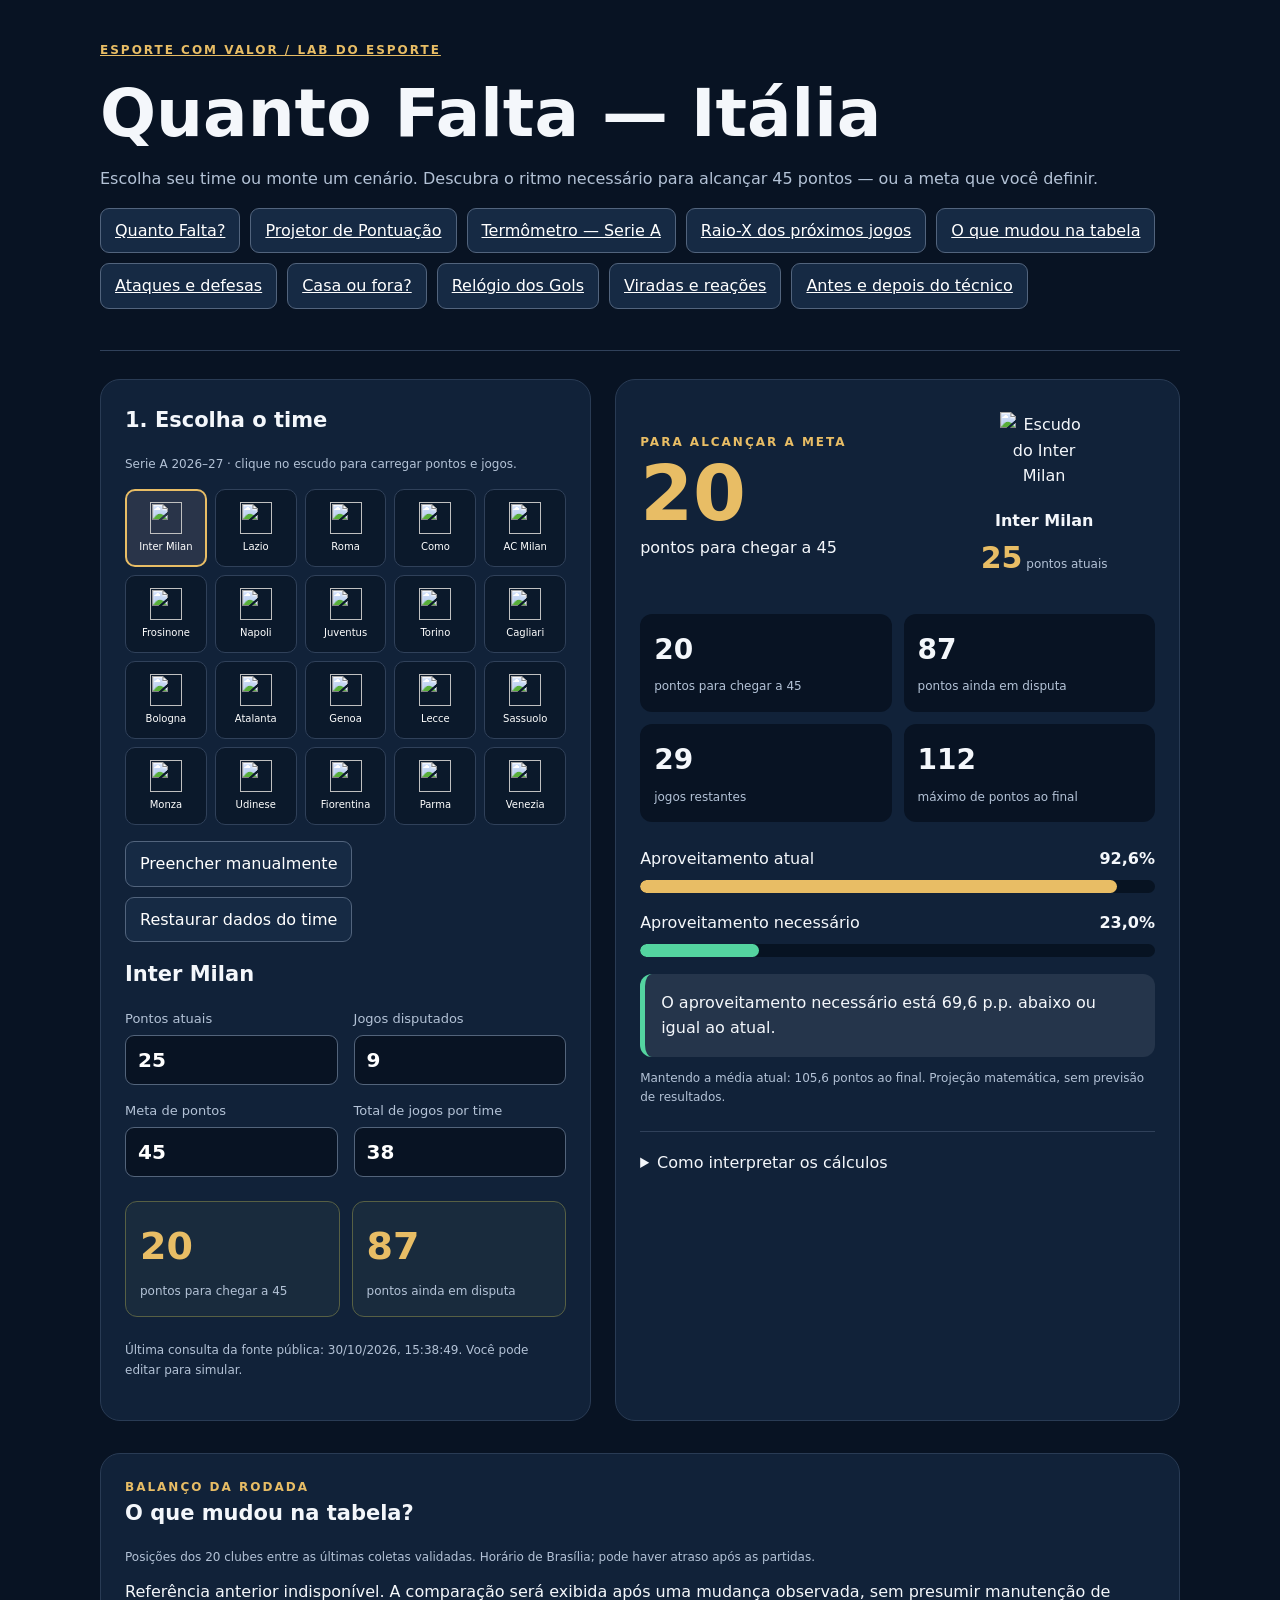
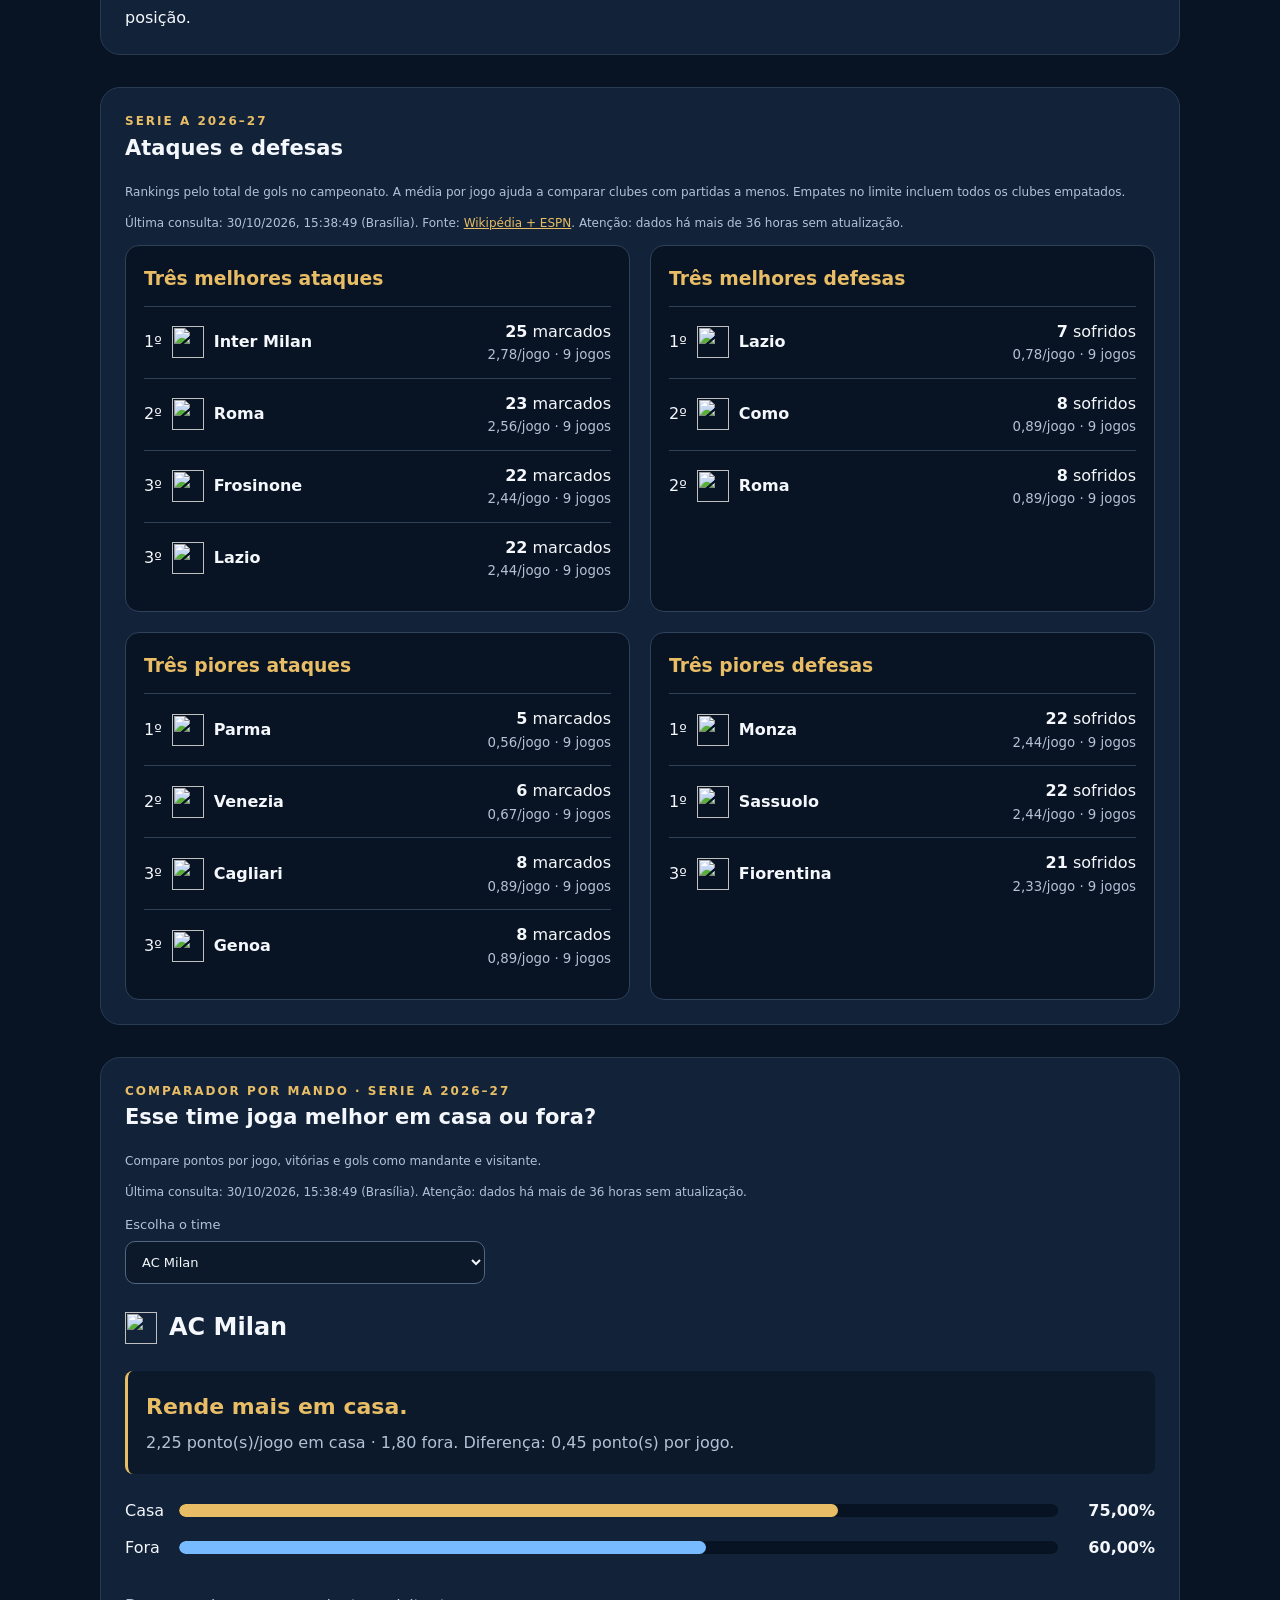
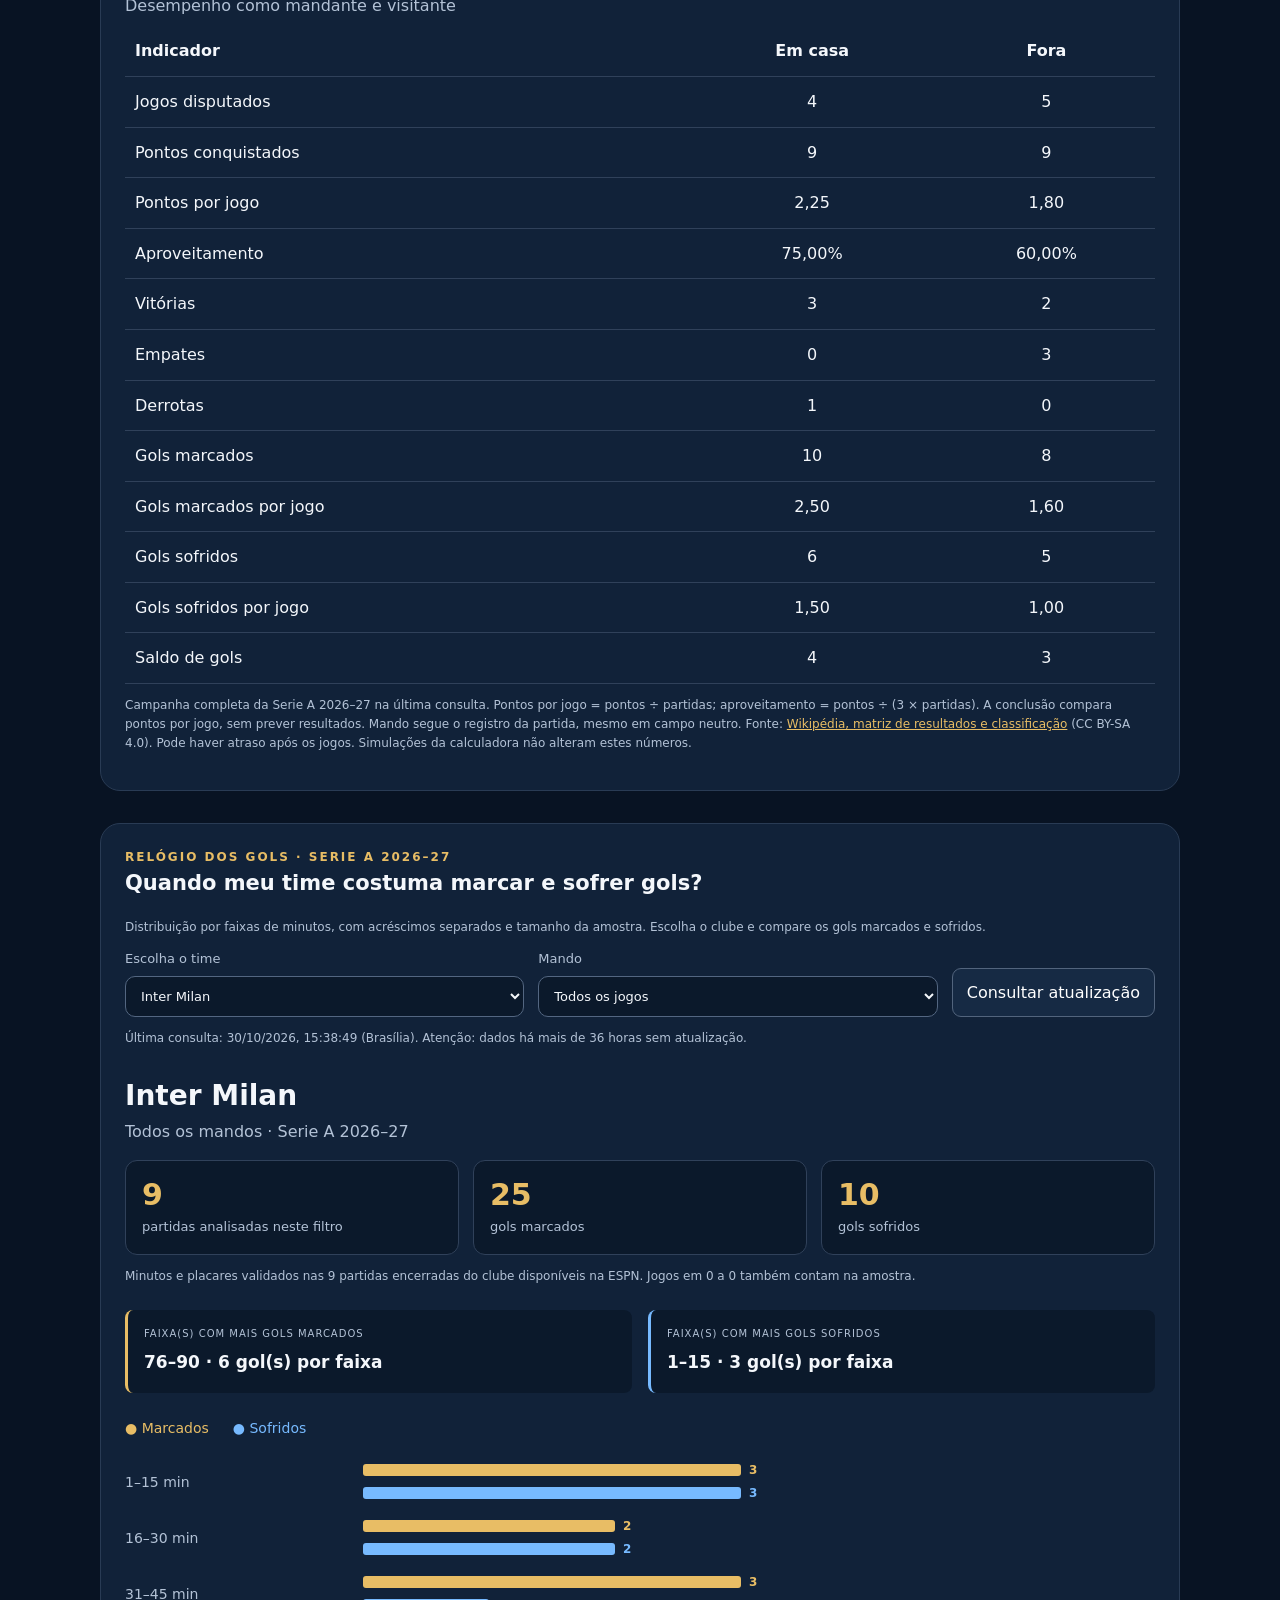
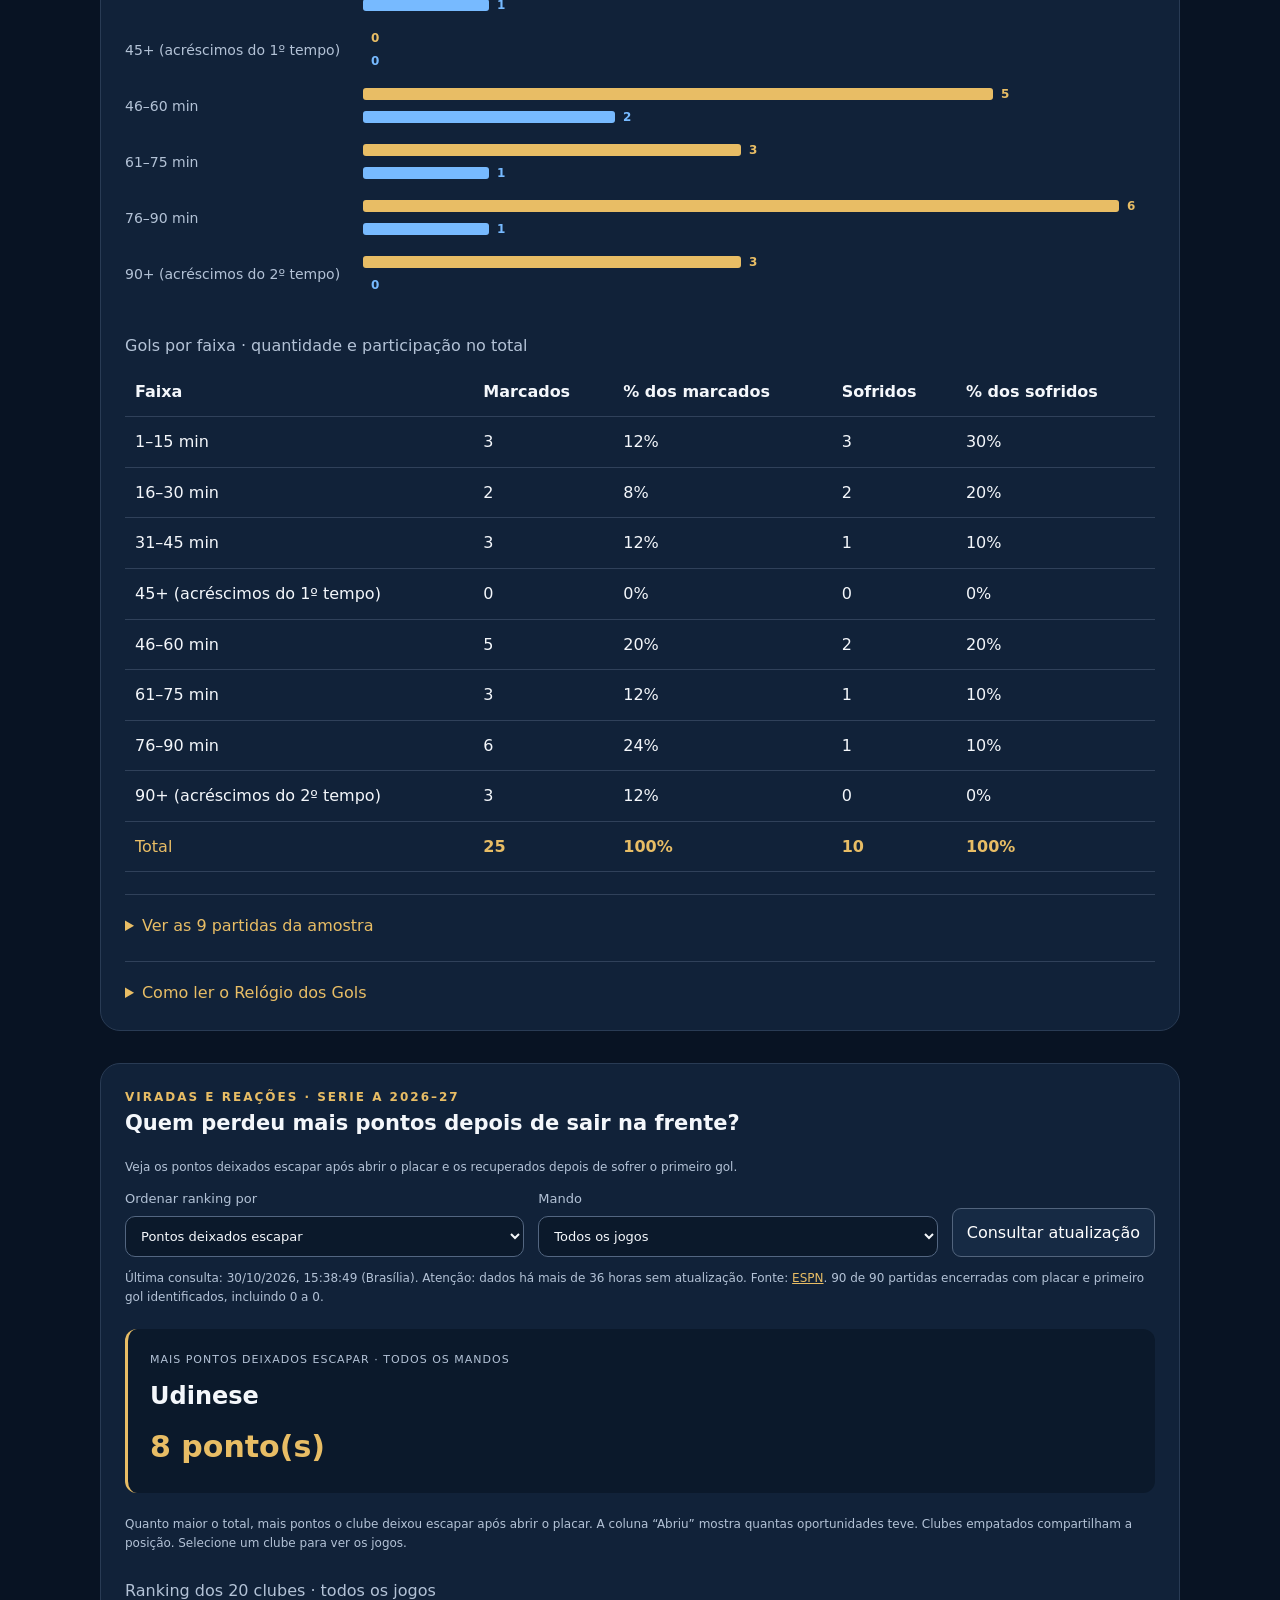
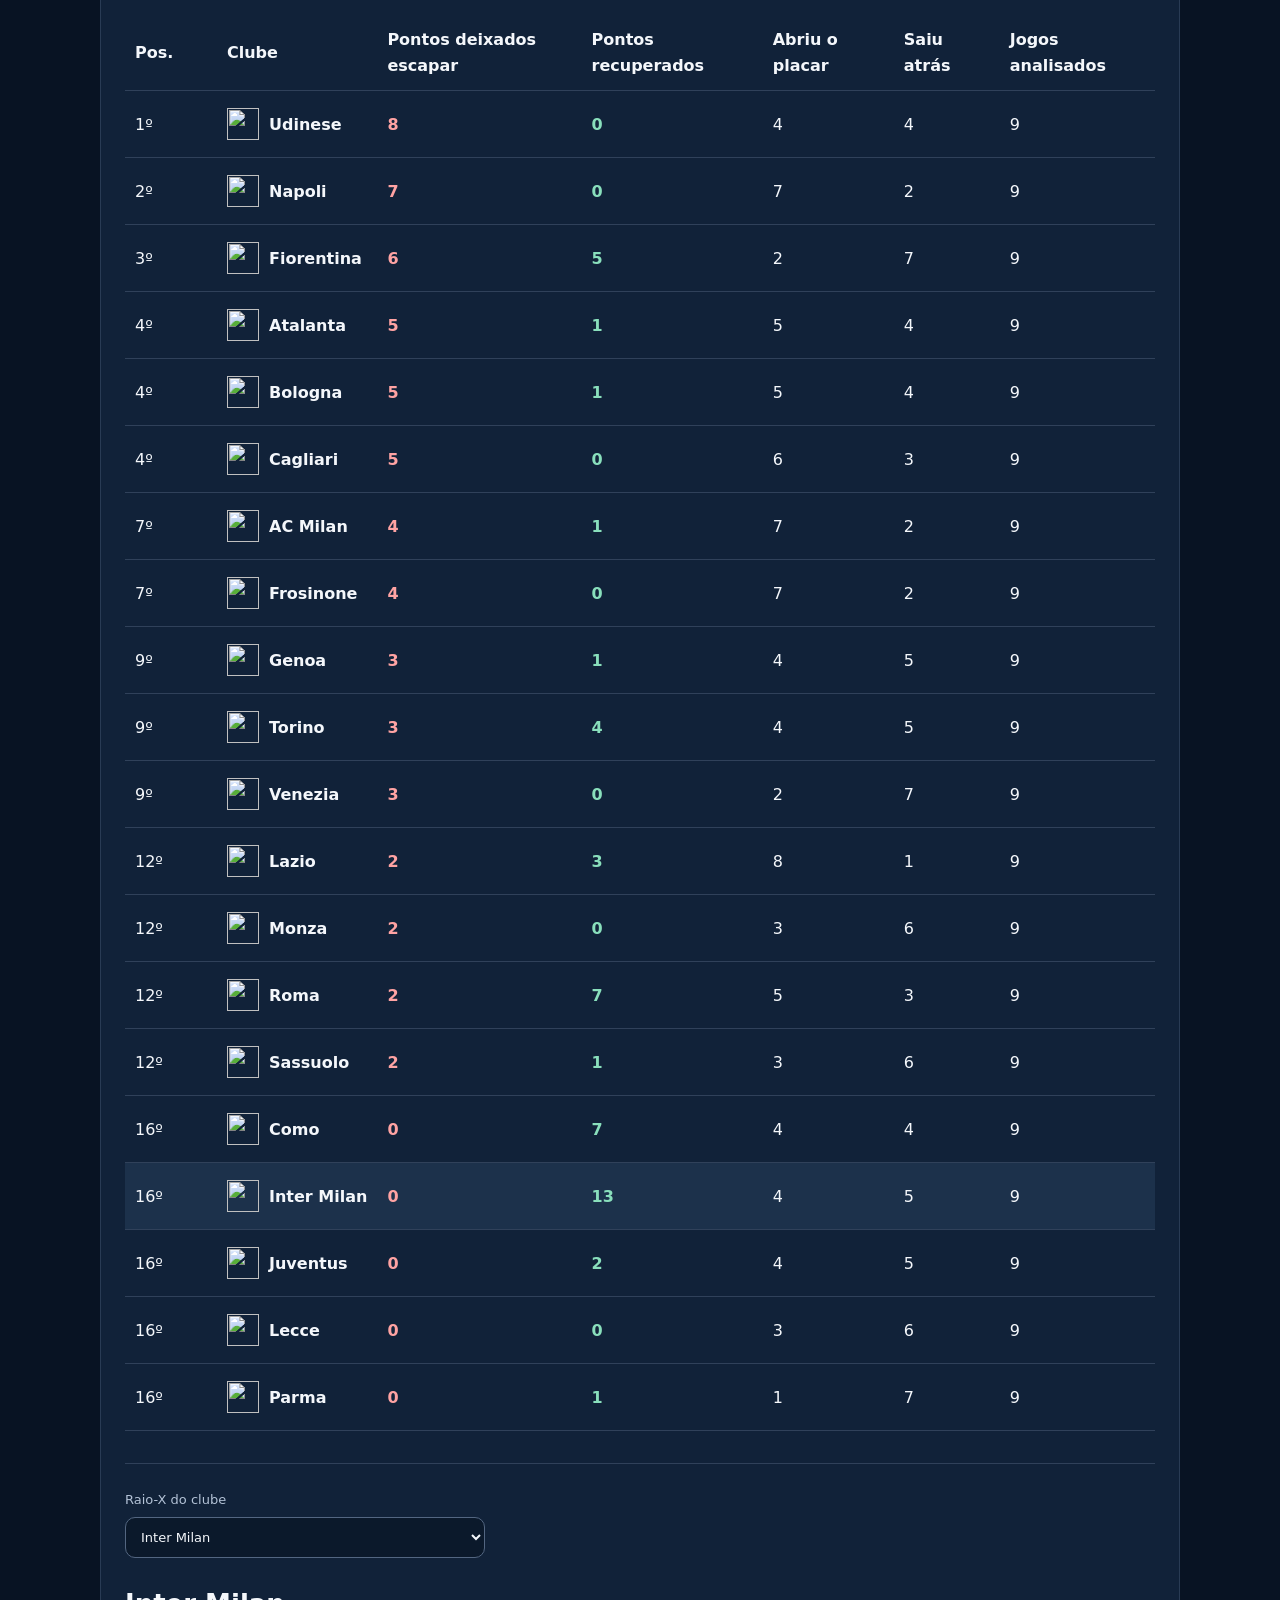
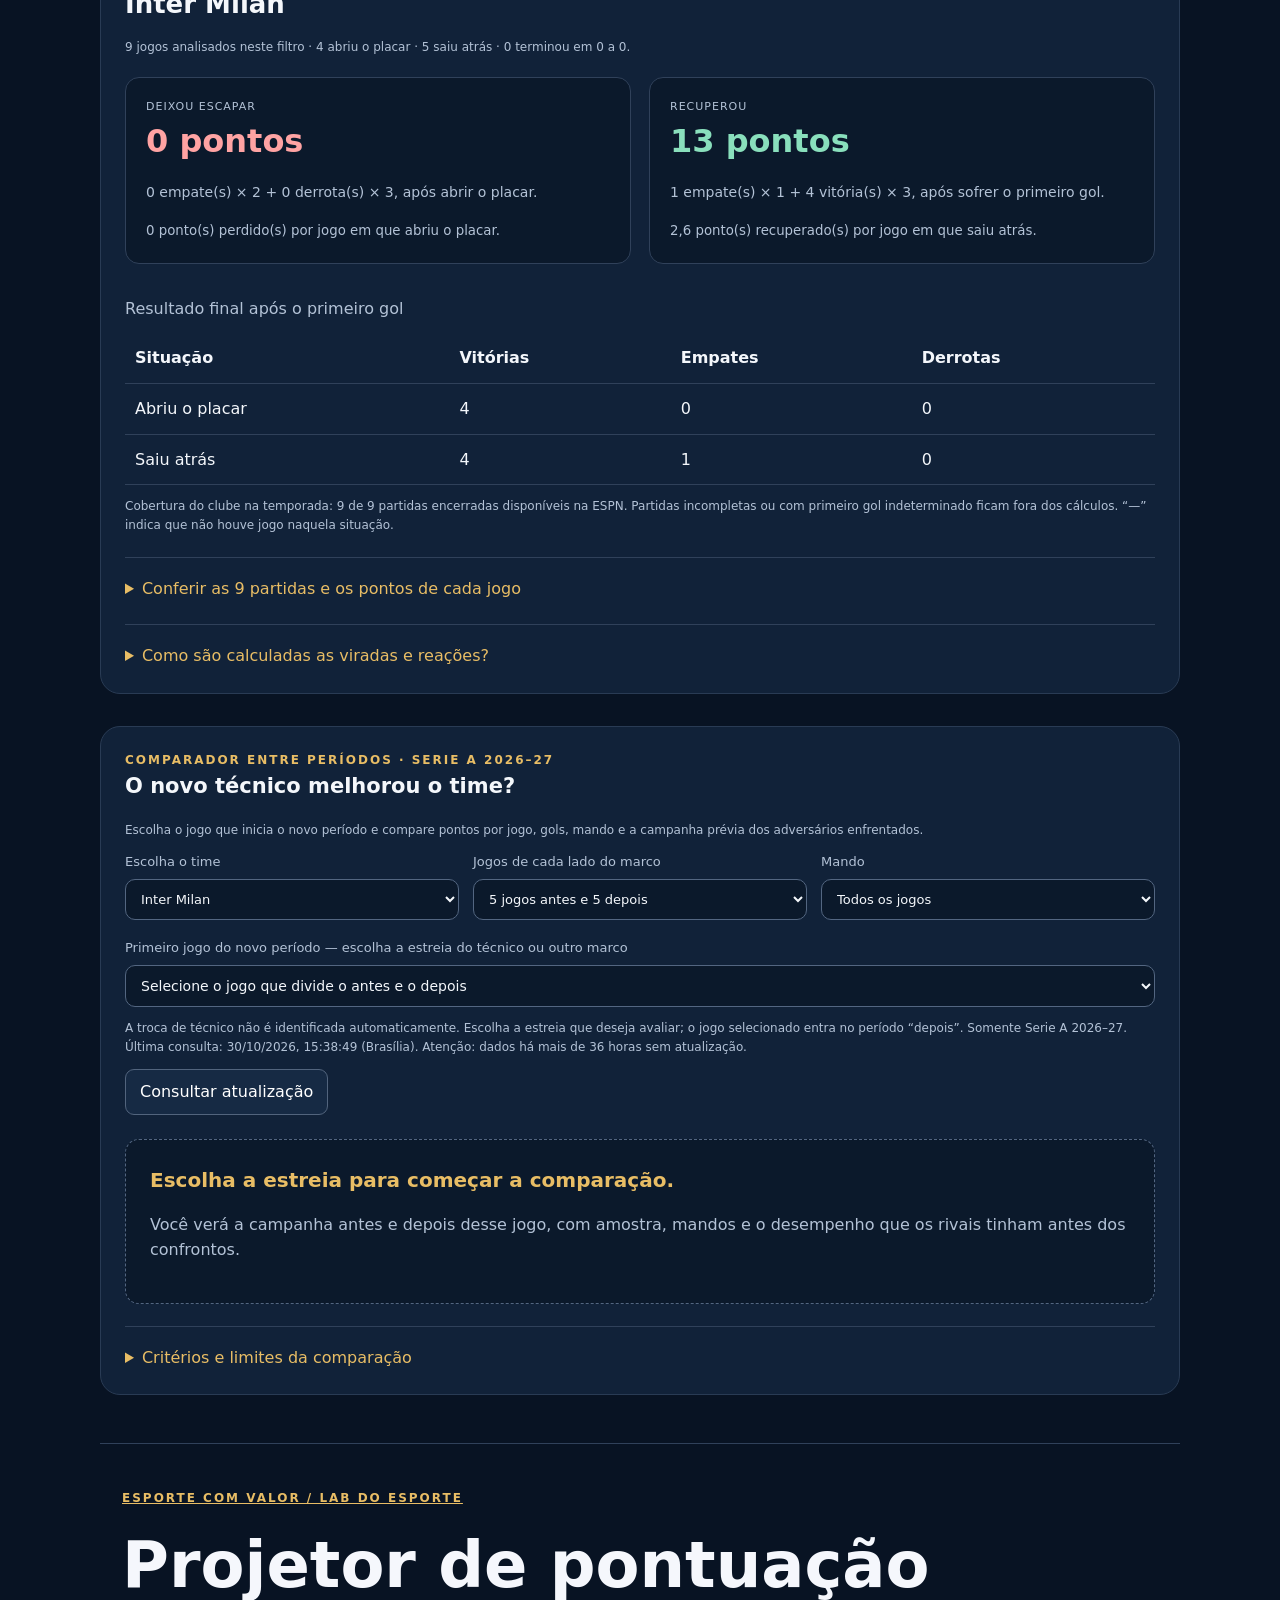
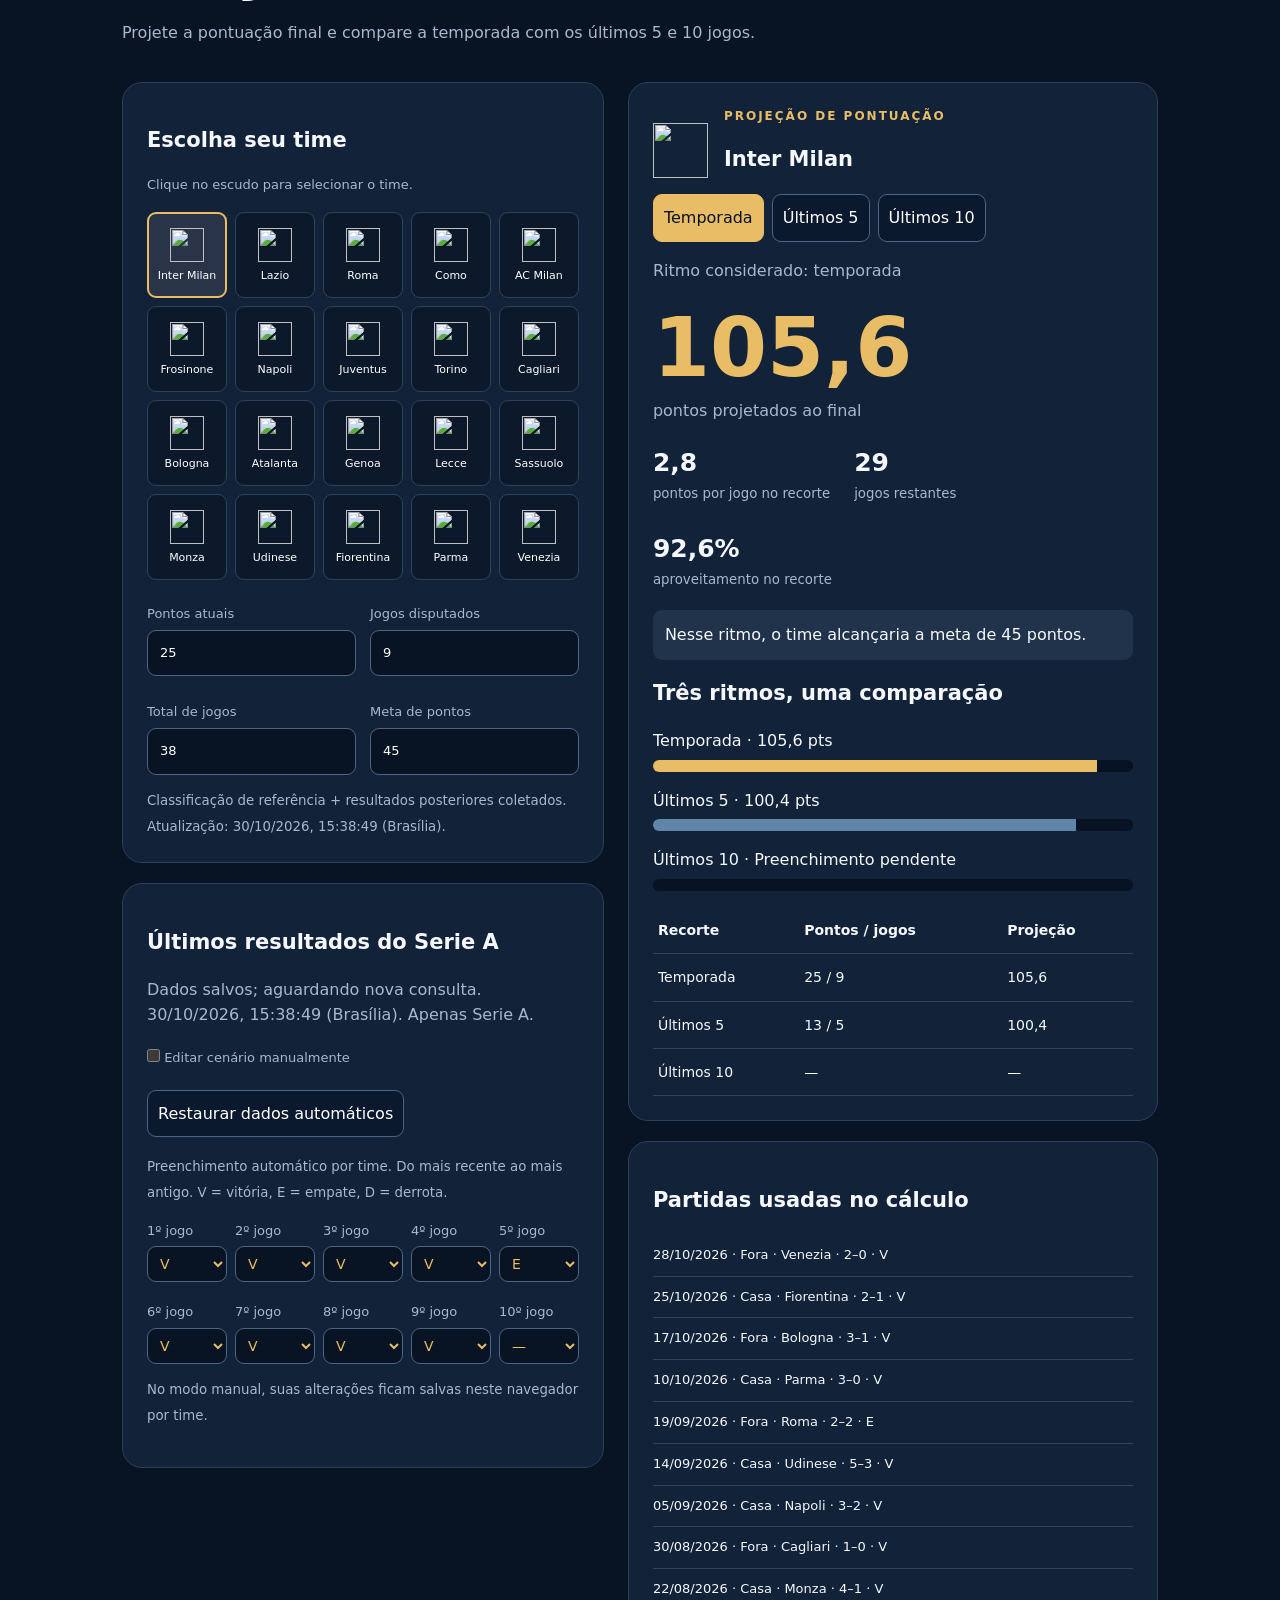
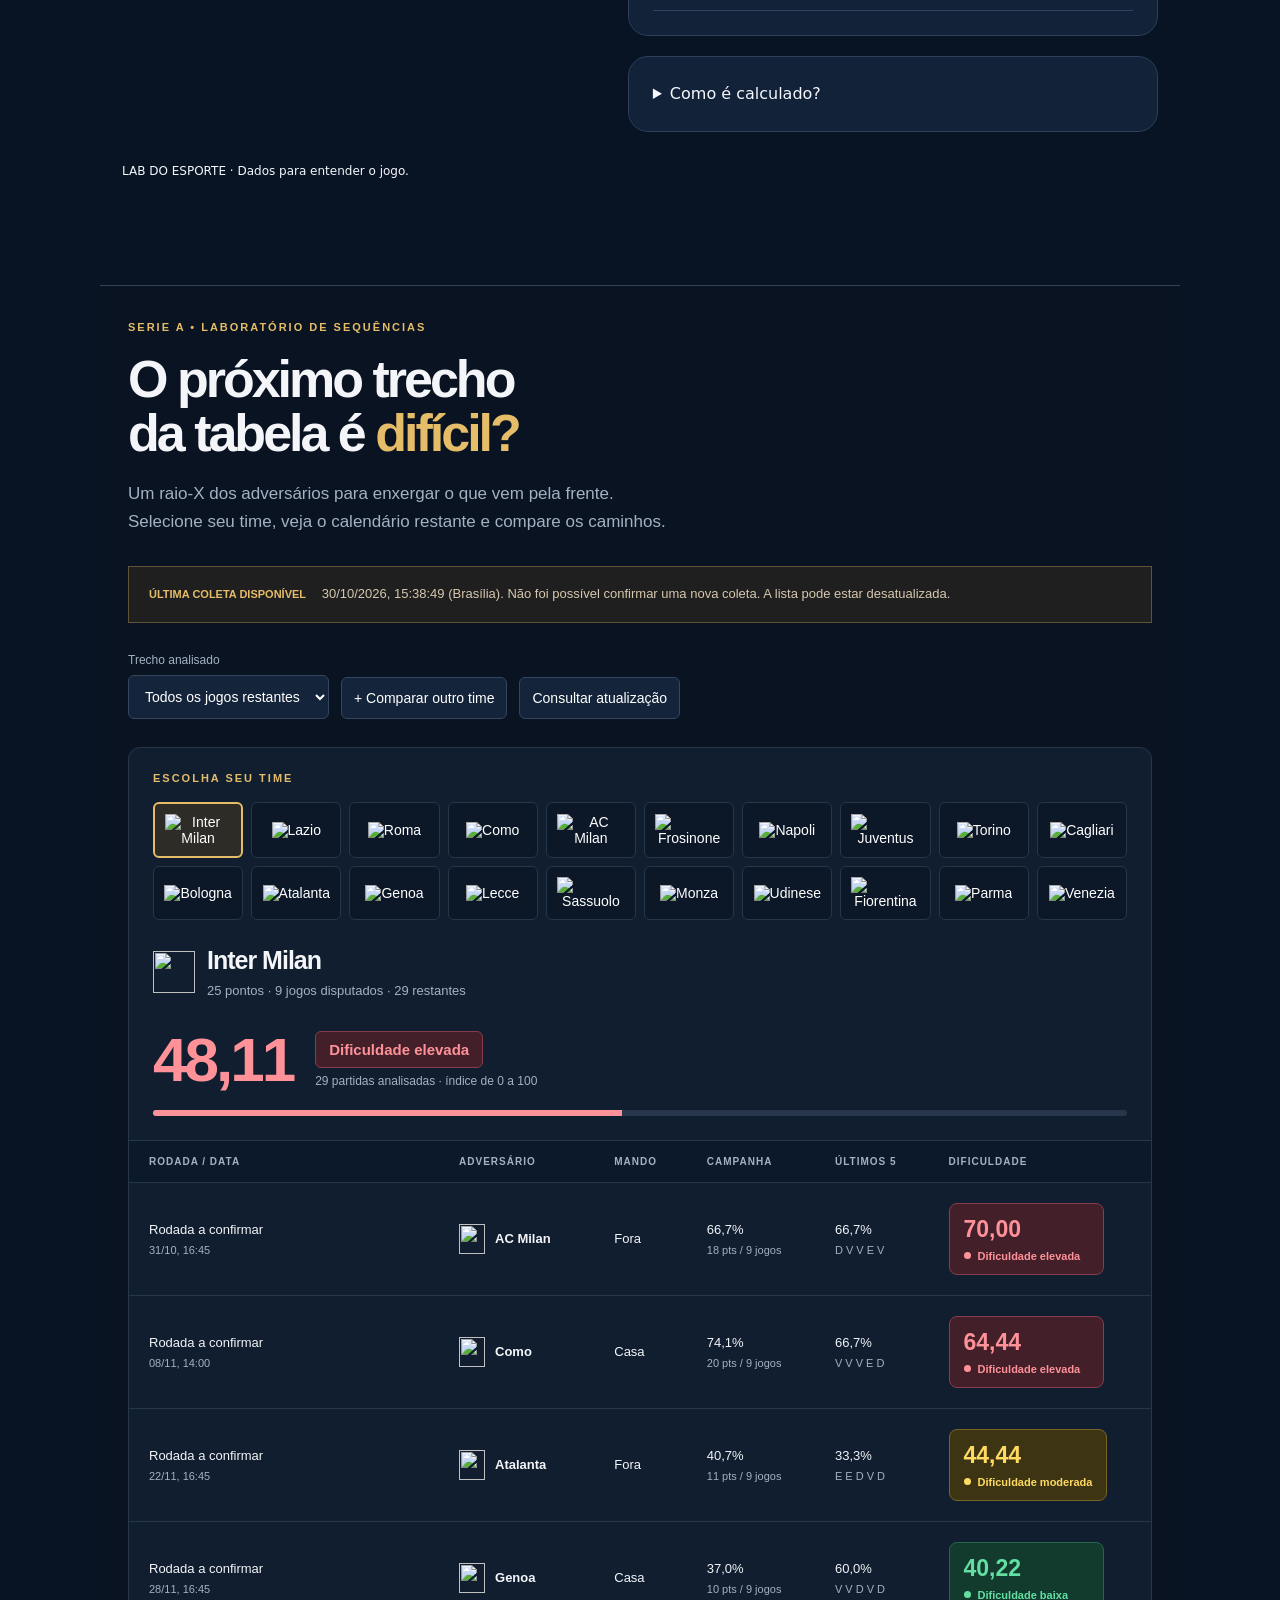
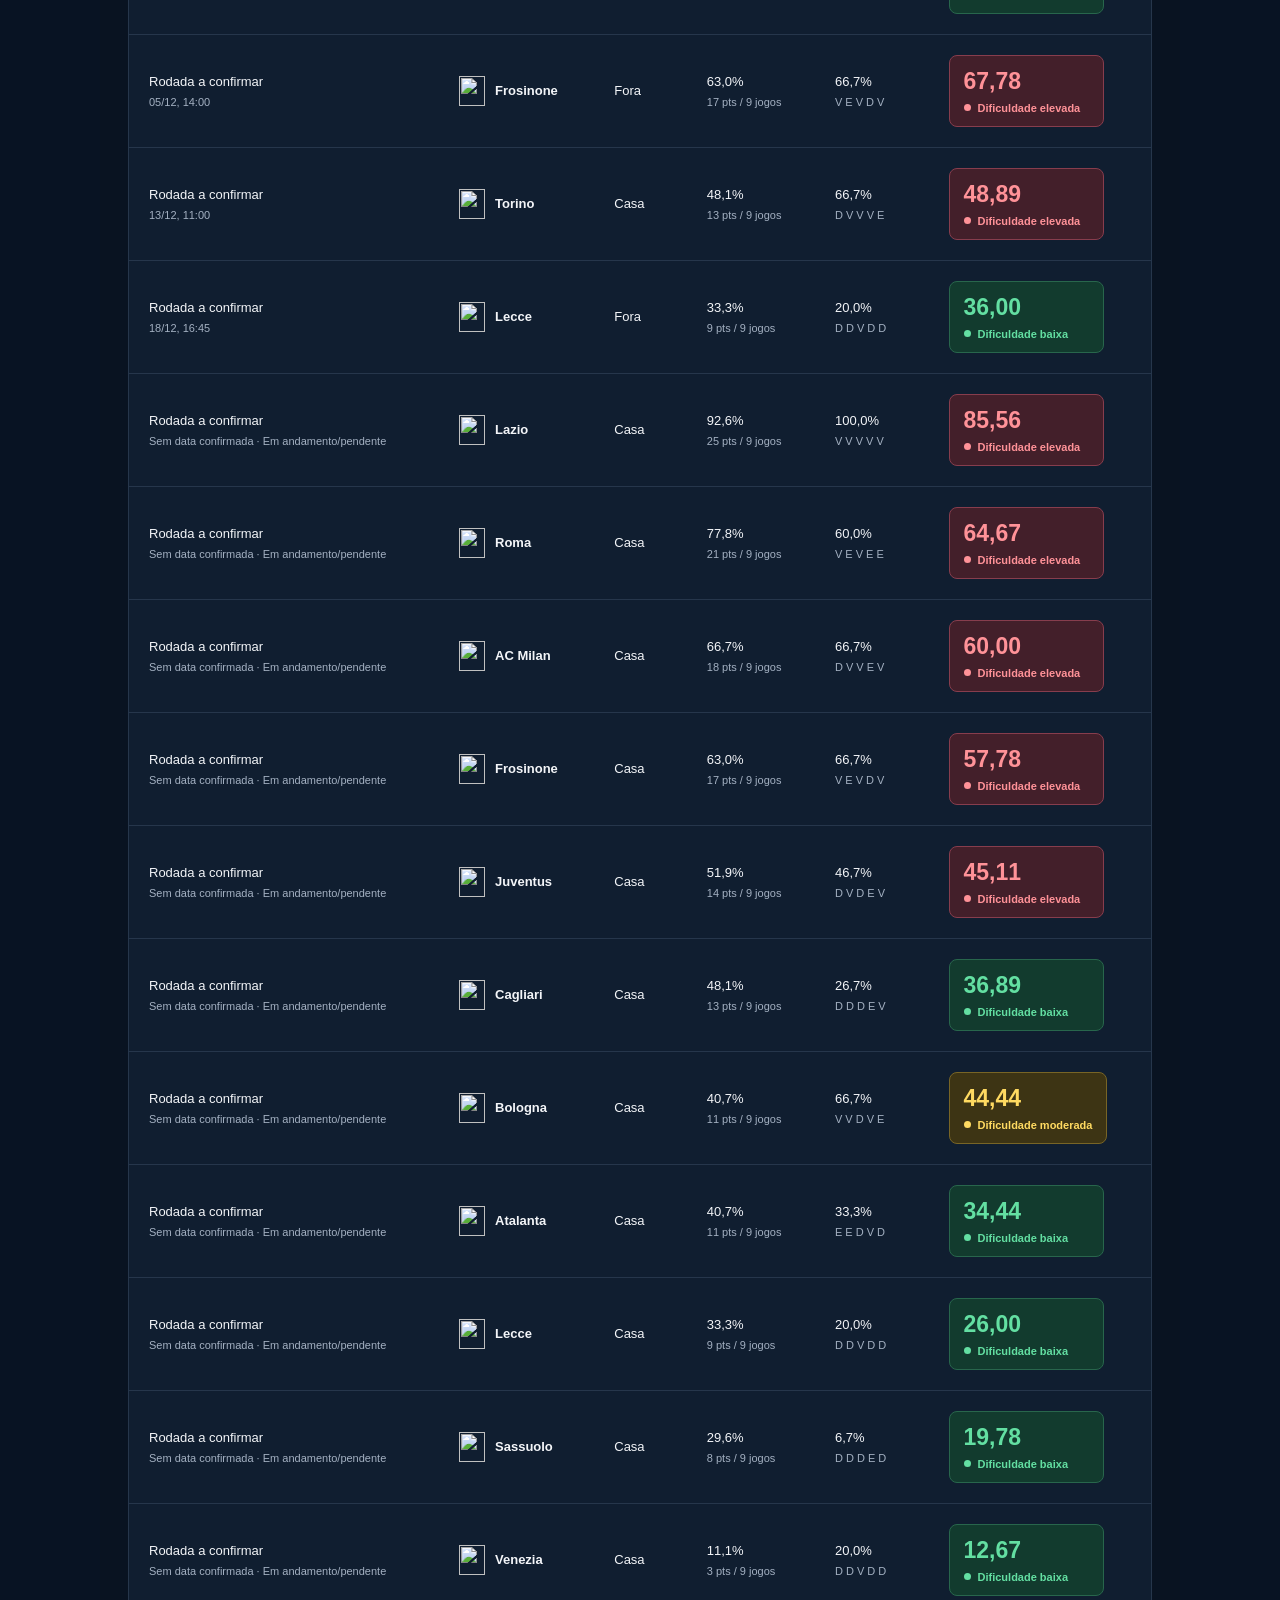
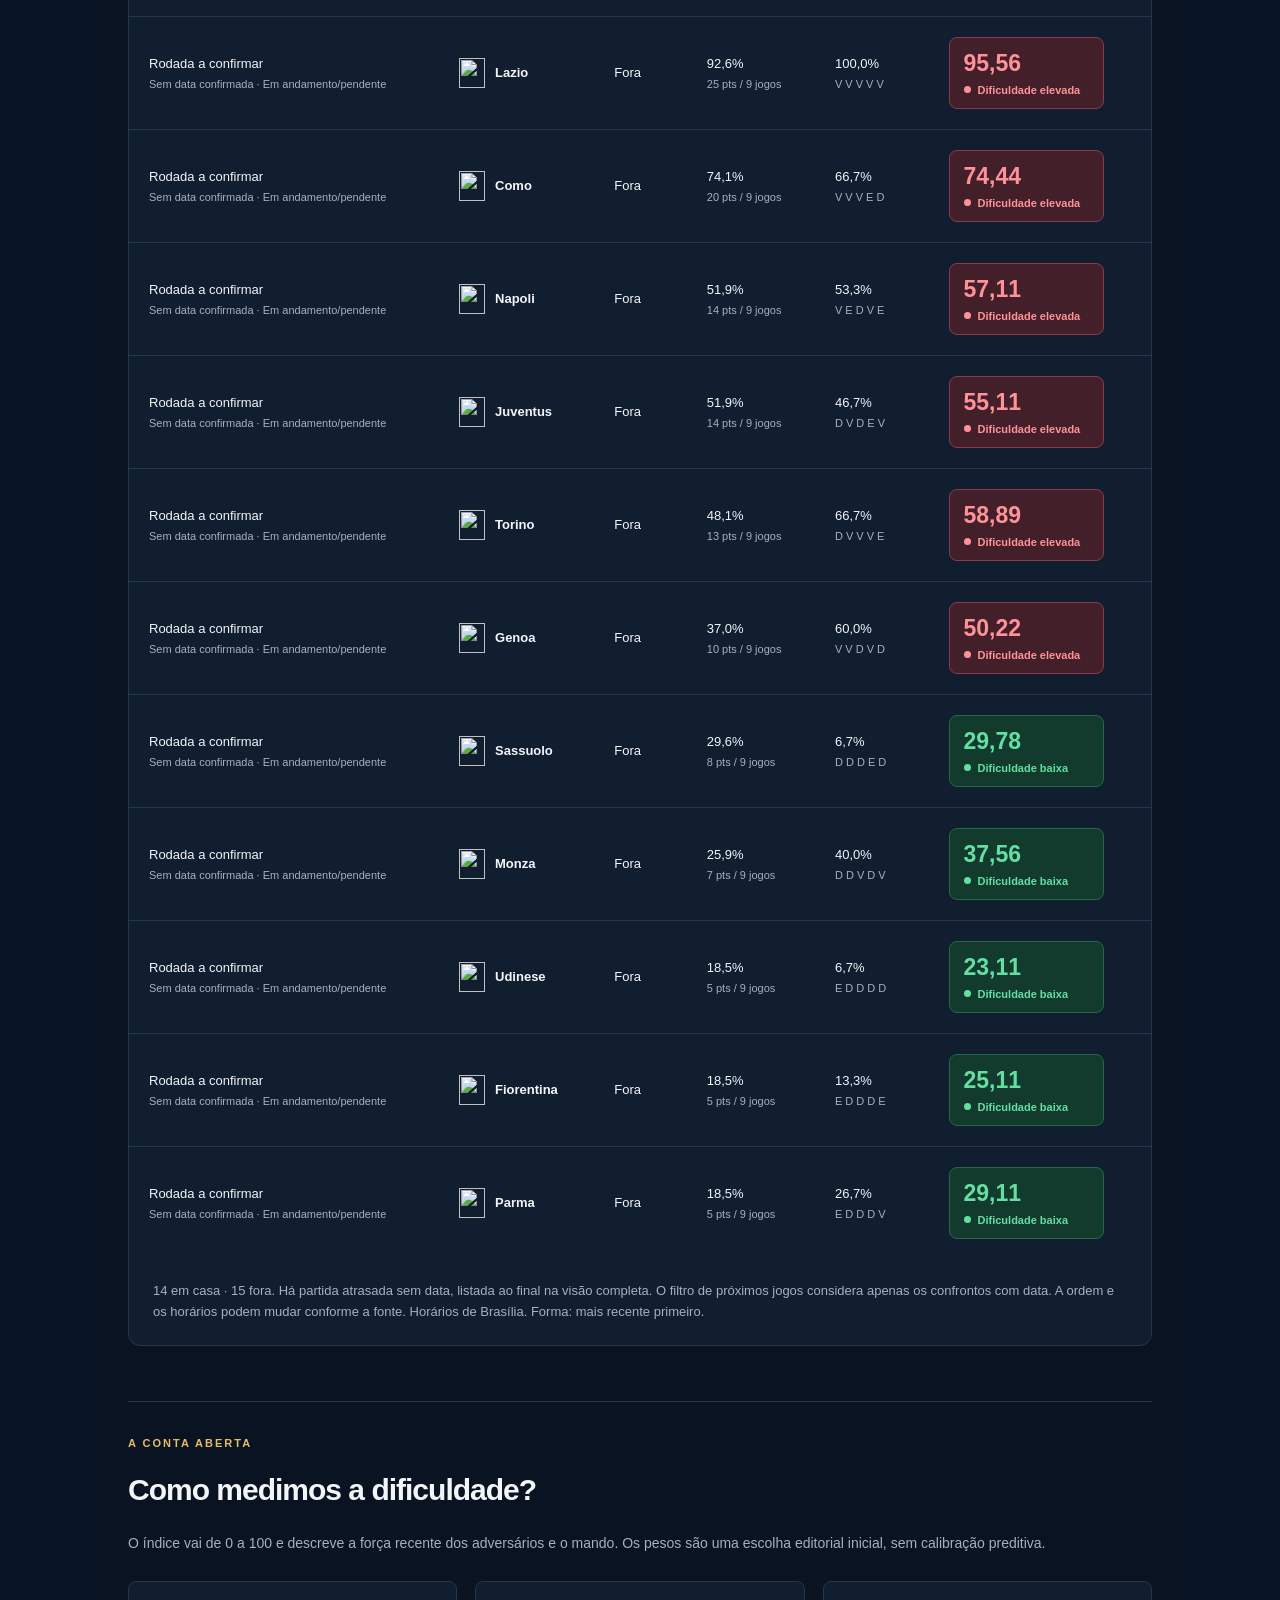
==== commit 68c20008: "Ajusta nomes dos módulos e atribuição das fontes" ====
--- a/index.html
+++ b/index.html
@@ -9,7 +9,7 @@
 </script>
 <meta charset="utf-8"><meta name="viewport" content="width=device-width,initial-scale=1"><meta name="description" content="Calcule quantos pontos seu time precisa e compare o aproveitamento atual com o necessário para alcançar sua meta."><title>Quanto Falta — Itália | Serie A</title><style>
 :root{color-scheme:dark;--bg:#081323;--card:#112239;--gold:#e8bd65;--muted:#b3c2d6}*{box-sizing:border-box}body{margin:0;background:var(--bg);color:#f4f7fb;font:16px/1.6 system-ui,sans-serif}main{max-width:1120px;margin:auto;padding:36px 20px}a{color:var(--gold)}header{border-bottom:1px solid #30415a;padding-bottom:25px;margin-bottom:28px}.brand{color:var(--gold);font-weight:800;letter-spacing:2px;font-size:12px}h1{font-size:clamp(36px,7vw,66px);line-height:1.1;margin:16px 0}h2{font-size:21px;margin-top:0}p{color:var(--muted)}.layout{display:grid;grid-template-columns:1fr 1.15fr;gap:24px}.panel{background:var(--card);border:1px solid #293b54;border-radius:20px;padding:24px}.teams{display:grid;grid-template-columns:repeat(5,1fr);gap:8px;margin:15px 0}.team{background:#0b192b;color:#fff;border:1px solid #30415a;border-radius:10px;padding:8px 3px;font-size:10px;cursor:pointer;min-height:78px}.team img{display:block;width:32px;height:32px;object-fit:contain;margin:0 auto 5px}.team[aria-pressed=true]{border:2px solid var(--gold);background:#293449}button{font:inherit;cursor:pointer}button:focus-visible,input:focus-visible{outline:3px solid var(--gold);outline-offset:3px}.actions{display:flex;gap:10px;flex-wrap:wrap;margin:16px 0}.action{border:1px solid #52647d;border-radius:9px;background:#162a44;color:white;padding:9px 14px}.fields{display:grid;grid-template-columns:1fr 1fr;gap:16px}label{font-size:13px;color:var(--muted)}input{display:block;width:100%;margin-top:5px;padding:12px;background:#081323;border:1px solid #53647b;border-radius:9px;color:white;font:600 20px system-ui}.result-head{display:grid;grid-template-columns:minmax(0,1fr) minmax(120px,.8fr);gap:16px;align-items:center}.selected-team{text-align:center;padding:8px}.selected-team img{display:block;width:88px;height:88px;object-fit:contain;margin:0 auto 8px}.selected-team img[hidden]{display:none}.selected-team>strong{display:block;font-size:16px}.selected-team #resultCurrentPoints{font-size:30px;color:var(--gold)}.selected-team span{color:var(--muted);font-size:12px}.selected-team #resultScenario{display:block}.big{font-size:76px;font-weight:850;line-height:1.1;color:var(--gold)}.stats{display:grid;grid-template-columns:1fr 1fr;gap:12px;margin:24px 0}.stat{padding:14px;border-radius:12px;background:#081323}.stat strong{font-size:28px;display:block}.points-summary .stat{border:1px solid #576044;background:#192b3d}.points-summary strong{color:var(--gold);font-size:38px}.points-summary span{font-size:13px}.stat span{font-size:12px;color:var(--muted)}.track{height:13px;background:#071322;border-radius:20px;margin:8px 0 17px;overflow:hidden}.bar{height:100%;border-radius:20px}.row{display:flex;justify-content:space-between;gap:12px}.status{padding:16px;border-radius:12px;border-left:5px solid var(--gold);background:#25354b}.small{font-size:12px}.error{color:#ffb8bb}details{margin-top:24px;border-top:1px solid #30415a;padding-top:18px}footer{padding-top:30px}.hidden{display:none}@media(max-width:760px){.layout{grid-template-columns:1fr}.panel{padding:18px}.big{font-size:64px}}@media(prefers-reduced-motion:no-preference){.bar{transition:width .25s}}
-</style><link rel="stylesheet" href="./panorama.css"><link rel="stylesheet" href="./relogio-gols.css"><link rel="stylesheet" href="./viradas-reacoes.css"><link rel="stylesheet" href="./comparador-periodos.css"></head><body><main><header id="quanto-falta"><a class="brand" href="https://esportecomvalor.wordpress.com/">ESPORTE COM VALOR / LAB DO ESPORTE</a><h1>Quanto Falta — Itália</h1><p>Escolha seu time ou monte um cenário. Descubra o ritmo necessário para alcançar 45 pontos — ou a meta que você definir.</p><nav class="actions" aria-label="Ferramentas do Lab do Esporte"><a class="action" href="#quanto-falta">Quanto Falta?</a><a class="action" href="#projetor">Projetor de Pontuação</a><a class="action" href="#termometro">Termômetro do Serie A</a><a class="action" href="#raio-x">Raio-X dos próximos jogos</a><a class="action" href="#mudancas">O que mudou na tabela</a><a class="action" href="#rankings-gols">Ataques e defesas</a><a class="action" href="#casa-fora">Casa ou fora?</a><a class="action" href="#relogio-dos-gols">Relógio dos Gols</a><a class="action" href="#viradas-e-reacoes">Viradas e reações</a><a class="action" href="#antes-e-depois">Antes e depois do técnico</a></nav></header><div class="layout"><section class="panel"><h2>1. Escolha o time</h2><p class="small">Serie A 2026–27 · clique no escudo para carregar pontos e jogos.</p><div class="teams" id="teams"></div><div class="actions"><button type="button" class="action" id="manual">Preencher manualmente</button><button type="button" class="action" id="reset">Restaurar dados do time</button></div><h2 id="selection">Cenário manual</h2><form id="form"><div class="fields"><label>Pontos atuais<input id="points" type="number" min="0" step="1" required value="32"></label><label>Jogos disputados<input id="played" type="number" min="0" step="1" required value="31"></label><label>Meta de pontos<input id="target" type="number" min="1" step="1" required value="45"></label><label>Total de jogos por time<input id="total" type="number" min="1" max="1000" step="1" required value="38"></label></div><div class="stats points-summary" aria-live="polite" aria-label="Resumo de pontos"><div class="stat"><strong id="neededPoints">—</strong><span id="neededLabel">pontos para chegar a 45</span></div><div class="stat"><strong id="availablePoints">—</strong><span>pontos ainda em disputa</span></div></div></form><p id="origin" class="small"></p><p id="error" role="alert" class="error"></p></section><section class="panel" aria-label="Resultado"><div id="results" aria-live="polite"><div class="result-head"><div><div class="brand" id="resultTitle">PARA ALCANÇAR A META</div><div class="big" id="missing">—</div><div id="remaining">pontos necessários</div></div><div class="selected-team"><img id="resultBadge" alt="" width="88" height="88"><strong id="resultTeamName"></strong><div><strong id="resultCurrentPoints">—</strong><span> pontos atuais</span></div><span class="small" id="resultScenario"></span></div></div><div class="stats"><div class="stat"><strong id="neededPointsResult">—</strong><span id="neededLabelResult">pontos para chegar a 45</span></div><div class="stat"><strong id="availablePointsResult">—</strong><span>pontos ainda em disputa</span></div><div class="stat"><strong id="games">—</strong><span>jogos restantes</span></div><div class="stat"><strong id="max">—</strong><span>máximo de pontos ao final</span></div></div><div class="row"><span>Aproveitamento atual</span><strong id="current">—</strong></div><div class="track"><div id="currentBar" class="bar" style="background:#e8bd65"></div></div><div class="row"><span>Aproveitamento necessário</span><strong id="required">—</strong></div><div class="track"><div id="requiredBar" class="bar"></div></div><div id="status" class="status"></div><p id="projection" class="small"></p><details><summary>Como interpretar os cálculos</summary><p class="small">Atual = pontos ÷ (3 × jogos disputados). Necessário = pontos que faltam ÷ (3 × jogos restantes). A diferença é expressa em pontos percentuais (p.p.).</p><p class="small">Vermelho claro: aumento de até 5 p.p.; tons mais escuros: acima de 5, 10 e 20 p.p. Verde: o ritmo necessário não supera o atual. As cores comparam ritmos e não representam probabilidade de rebaixamento.</p><p class="small">A projeção mantém a média de pontos por jogo e pode resultar em número fracionário. Não prevê resultados. A meta inicial de 45 pontos é editável e não representa uma linha de permanência para esta liga. Os cálculos consideram três pontos por vitória e não contemplam punições ou bonificações.</p></details></div></section></div><section class="panel panorama" id="mudancas"><div class="brand">BALANÇO DA RODADA</div><h2>O que mudou na tabela?</h2><p class="small">Posições dos 20 clubes entre as últimas coletas validadas. Horário de Brasília; pode haver atraso após as partidas.</p><div id="day-content" aria-live="polite">Carregando comparação…</div></section><section class="panel panorama" id="rankings-gols"><div class="brand">SERIE A 2026–27</div><h2>Ataques e defesas</h2><p class="small">Rankings pelo total de gols no campeonato. A média por jogo ajuda a comparar clubes com partidas a menos. Empates no limite incluem todos os clubes empatados.</p><div id="goal-content" aria-live="polite">Carregando rankings…</div></section><section class="panel panorama" id="casa-fora"><div class="brand">COMPARADOR POR MANDO · SERIE A 2026–27</div><h2>Esse time joga melhor em casa ou fora?</h2><p class="small">Compare pontos por jogo, vitórias e gols como mandante e visitante.</p><div id="mando-content">Carregando comparação por mando…</div></section><section class="panel panorama" id="relogio-dos-gols"><div class="brand">RELÓGIO DOS GOLS · SERIE A 2026–27</div><h2>Quando meu time costuma marcar e sofrer gols?</h2><p class="small">Distribuição por faixas de minutos, com acréscimos separados e tamanho da amostra. Escolha o clube e compare os gols marcados e sofridos.</p><div id="goal-clock-content">Carregando o Relógio dos Gols…</div></section><section class="panel panorama" id="viradas-e-reacoes"><div class="brand">VIRADAS E REAÇÕES · SERIE A 2026–27</div><h2>Quem perdeu mais pontos depois de sair na frente?</h2><p class="small">Veja os pontos deixados escapar após abrir o placar e os recuperados depois de sofrer o primeiro gol.</p><div id="reactions-content">Carregando o painel de viradas e reações…</div></section><section class="panel panorama" id="antes-e-depois"><div class="brand">COMPARADOR ENTRE PERÍODOS · SERIE A 2026–27</div><h2>O novo técnico melhorou o time?</h2><p class="small">Escolha o jogo que inicia o novo período e compare pontos por jogo, gols, mando e a campanha prévia dos adversários enfrentados.</p><div id="periods-content">Carregando o comparador entre períodos…</div></section><section id="projetor" aria-label="Projetor de pontuação" style="scroll-margin-top:20px;margin-top:48px;border-top:1px solid #30415a"><iframe id="projectorFrame" title="Projetor de pontuação — últimos 5 e 10 jogos do Serie A" src="./projetor.html" loading="lazy" style="width:100%;border:0;min-height:800px;height:2200px;display:block;color-scheme:dark"></iframe></section><section id="raio-x" aria-label="Raio-X dos próximos jogos" style="scroll-margin-top:20px;margin-top:48px;border-top:1px solid #30415a"><iframe id="raioxFrame" title="Raio-X dos próximos jogos — dificuldade da sequência" src="./raio-x.html" loading="lazy" style="width:100%;border:0;min-height:900px;height:2400px;display:block;color-scheme:dark"></iframe></section><section id="termometro" style="scroll-margin-top:20px;margin-top:48px;border-top:1px solid #30415a"><iframe id="thermoFrame" title="Termômetro do Serie A" src="./termometro.html?v=20261017-titulo" loading="lazy" style="width:100%;border:0;height:2600px;display:block;color-scheme:dark"></iframe></section><footer><p class="small"><span id="dataStatus">Classificação de referência: 17/10/2026, 00h45</span>, conforme <a href="https://classificacaogeral.com.br/campeonato-brasileiro-serie-a/2026" target="_blank" rel="noopener noreferrer">Classificação Geral</a>. <span id="dataMode">Cadastro inicial. Aguardando primeira consulta automática.</span> Alterações nos campos são simulações e não modificam a classificação publicada.</p><p class="small">Escudos fornecidos por API-Sports, incorporados à página para evitar falhas de carregamento externo. Pertencem aos respectivos clubes.</p><p class="small">Tabela adaptada da Wikipédia, por seus colaboradores, sob <a href="https://creativecommons.org/licenses/by-sa/4.0/">CC BY-SA 4.0</a>. Foram extraídos e normalizados pontos e jogos. <a href="https://pt.wikipedia.org/w/index.php?title=Campeonato_Brasileiro_de_Futebol_de_2026_-_S%C3%A9rie_A&amp;action=history">Histórico e autoria</a>. A licença da tabela não se aplica aos escudos nem ao código da calculadora.</p></footer></main><script>
+</style><link rel="stylesheet" href="./panorama.css"><link rel="stylesheet" href="./relogio-gols.css"><link rel="stylesheet" href="./viradas-reacoes.css"><link rel="stylesheet" href="./comparador-periodos.css"></head><body><main><header id="quanto-falta"><a class="brand" href="https://esportecomvalor.wordpress.com/">ESPORTE COM VALOR / LAB DO ESPORTE</a><h1>Quanto Falta — Itália</h1><p>Escolha seu time ou monte um cenário. Descubra o ritmo necessário para alcançar 45 pontos — ou a meta que você definir.</p><nav class="actions" aria-label="Ferramentas do Lab do Esporte"><a class="action" href="#quanto-falta">Quanto Falta?</a><a class="action" href="#projetor">Projetor de Pontuação</a><a class="action" href="#termometro">Termômetro — Serie A</a><a class="action" href="#raio-x">Raio-X dos próximos jogos</a><a class="action" href="#mudancas">O que mudou na tabela</a><a class="action" href="#rankings-gols">Ataques e defesas</a><a class="action" href="#casa-fora">Casa ou fora?</a><a class="action" href="#relogio-dos-gols">Relógio dos Gols</a><a class="action" href="#viradas-e-reacoes">Viradas e reações</a><a class="action" href="#antes-e-depois">Antes e depois do técnico</a></nav></header><div class="layout"><section class="panel"><h2>1. Escolha o time</h2><p class="small">Serie A 2026–27 · clique no escudo para carregar pontos e jogos.</p><div class="teams" id="teams"></div><div class="actions"><button type="button" class="action" id="manual">Preencher manualmente</button><button type="button" class="action" id="reset">Restaurar dados do time</button></div><h2 id="selection">Cenário manual</h2><form id="form"><div class="fields"><label>Pontos atuais<input id="points" type="number" min="0" step="1" required value="32"></label><label>Jogos disputados<input id="played" type="number" min="0" step="1" required value="31"></label><label>Meta de pontos<input id="target" type="number" min="1" step="1" required value="45"></label><label>Total de jogos por time<input id="total" type="number" min="1" max="1000" step="1" required value="38"></label></div><div class="stats points-summary" aria-live="polite" aria-label="Resumo de pontos"><div class="stat"><strong id="neededPoints">—</strong><span id="neededLabel">pontos para chegar a 45</span></div><div class="stat"><strong id="availablePoints">—</strong><span>pontos ainda em disputa</span></div></div></form><p id="origin" class="small"></p><p id="error" role="alert" class="error"></p></section><section class="panel" aria-label="Resultado"><div id="results" aria-live="polite"><div class="result-head"><div><div class="brand" id="resultTitle">PARA ALCANÇAR A META</div><div class="big" id="missing">—</div><div id="remaining">pontos necessários</div></div><div class="selected-team"><img id="resultBadge" alt="" width="88" height="88"><strong id="resultTeamName"></strong><div><strong id="resultCurrentPoints">—</strong><span> pontos atuais</span></div><span class="small" id="resultScenario"></span></div></div><div class="stats"><div class="stat"><strong id="neededPointsResult">—</strong><span id="neededLabelResult">pontos para chegar a 45</span></div><div class="stat"><strong id="availablePointsResult">—</strong><span>pontos ainda em disputa</span></div><div class="stat"><strong id="games">—</strong><span>jogos restantes</span></div><div class="stat"><strong id="max">—</strong><span>máximo de pontos ao final</span></div></div><div class="row"><span>Aproveitamento atual</span><strong id="current">—</strong></div><div class="track"><div id="currentBar" class="bar" style="background:#e8bd65"></div></div><div class="row"><span>Aproveitamento necessário</span><strong id="required">—</strong></div><div class="track"><div id="requiredBar" class="bar"></div></div><div id="status" class="status"></div><p id="projection" class="small"></p><details><summary>Como interpretar os cálculos</summary><p class="small">Atual = pontos ÷ (3 × jogos disputados). Necessário = pontos que faltam ÷ (3 × jogos restantes). A diferença é expressa em pontos percentuais (p.p.).</p><p class="small">Vermelho claro: aumento de até 5 p.p.; tons mais escuros: acima de 5, 10 e 20 p.p. Verde: o ritmo necessário não supera o atual. As cores comparam ritmos e não representam probabilidade de rebaixamento.</p><p class="small">A projeção mantém a média de pontos por jogo e pode resultar em número fracionário. Não prevê resultados. A meta inicial de 45 pontos é editável e não representa uma linha de permanência para esta liga. Os cálculos consideram três pontos por vitória e não contemplam punições ou bonificações.</p></details></div></section></div><section class="panel panorama" id="mudancas"><div class="brand">BALANÇO DA RODADA</div><h2>O que mudou na tabela?</h2><p class="small">Posições dos 20 clubes entre as últimas coletas validadas. Horário de Brasília; pode haver atraso após as partidas.</p><div id="day-content" aria-live="polite">Carregando comparação…</div></section><section class="panel panorama" id="rankings-gols"><div class="brand">SERIE A 2026–27</div><h2>Ataques e defesas</h2><p class="small">Rankings pelo total de gols no campeonato. A média por jogo ajuda a comparar clubes com partidas a menos. Empates no limite incluem todos os clubes empatados.</p><div id="goal-content" aria-live="polite">Carregando rankings…</div></section><section class="panel panorama" id="casa-fora"><div class="brand">COMPARADOR POR MANDO · SERIE A 2026–27</div><h2>Esse time joga melhor em casa ou fora?</h2><p class="small">Compare pontos por jogo, vitórias e gols como mandante e visitante.</p><div id="mando-content">Carregando comparação por mando…</div></section><section class="panel panorama" id="relogio-dos-gols"><div class="brand">RELÓGIO DOS GOLS · SERIE A 2026–27</div><h2>Quando meu time costuma marcar e sofrer gols?</h2><p class="small">Distribuição por faixas de minutos, com acréscimos separados e tamanho da amostra. Escolha o clube e compare os gols marcados e sofridos.</p><div id="goal-clock-content">Carregando o Relógio dos Gols…</div></section><section class="panel panorama" id="viradas-e-reacoes"><div class="brand">VIRADAS E REAÇÕES · SERIE A 2026–27</div><h2>Quem perdeu mais pontos depois de sair na frente?</h2><p class="small">Veja os pontos deixados escapar após abrir o placar e os recuperados depois de sofrer o primeiro gol.</p><div id="reactions-content">Carregando o painel de viradas e reações…</div></section><section class="panel panorama" id="antes-e-depois"><div class="brand">COMPARADOR ENTRE PERÍODOS · SERIE A 2026–27</div><h2>O novo técnico melhorou o time?</h2><p class="small">Escolha o jogo que inicia o novo período e compare pontos por jogo, gols, mando e a campanha prévia dos adversários enfrentados.</p><div id="periods-content">Carregando o comparador entre períodos…</div></section><section id="projetor" aria-label="Projetor de pontuação" style="scroll-margin-top:20px;margin-top:48px;border-top:1px solid #30415a"><iframe id="projectorFrame" title="Projetor de pontuação — últimos 5 e 10 jogos do Serie A" src="./projetor.html" loading="lazy" style="width:100%;border:0;min-height:800px;height:2200px;display:block;color-scheme:dark"></iframe></section><section id="raio-x" aria-label="Raio-X dos próximos jogos" style="scroll-margin-top:20px;margin-top:48px;border-top:1px solid #30415a"><iframe id="raioxFrame" title="Raio-X dos próximos jogos — dificuldade da sequência" src="./raio-x.html" loading="lazy" style="width:100%;border:0;min-height:900px;height:2400px;display:block;color-scheme:dark"></iframe></section><section id="termometro" style="scroll-margin-top:20px;margin-top:48px;border-top:1px solid #30415a"><iframe id="thermoFrame" title="Termômetro — Serie A" src="./termometro.html?v=20261017-titulo" loading="lazy" style="width:100%;border:0;height:2600px;display:block;color-scheme:dark"></iframe></section><footer><p class="small"><span id="dataStatus">Classificação de referência: 17/10/2026, 00h45</span>, conforme <a href="https://classificacaogeral.com.br/campeonato-brasileiro-serie-a/2026" target="_blank" rel="noopener noreferrer">Classificação Geral</a>. <span id="dataMode">Cadastro inicial. Aguardando primeira consulta automática.</span> Alterações nos campos são simulações e não modificam a classificação publicada.</p><p class="small">Escudos consultados na ESPN. Pertencem aos respectivos clubes e dependem da disponibilidade da fonte externa.</p><p class="small">Tabela adaptada da Wikipédia, por seus colaboradores, sob <a href="https://creativecommons.org/licenses/by-sa/4.0/">CC BY-SA 4.0</a>. Foram extraídos e normalizados pontos e jogos. <a href="https://pt.wikipedia.org/w/index.php?title=Campeonato_Brasileiro_de_Futebol_de_2026_-_S%C3%A9rie_A&amp;action=history">Histórico e autoria</a>. A licença da tabela não se aplica aos escudos nem ao código da calculadora.</p></footer></main><script>
 const badges={"3417040367": "https://a.espncdn.com/i/teamlogos/soccer/500/110.png", "2141390539": "https://a.espncdn.com/i/teamlogos/soccer/500/112.png", "2267057376": "https://a.espncdn.com/i/teamlogos/soccer/500/104.png", "2777383916": "https://a.espncdn.com/i/teamlogos/soccer/500/2572.png", "2034419792": "https://a.espncdn.com/i/teamlogos/soccer/500/103.png", "3551984340": "https://a.espncdn.com/i/teamlogos/soccer/500/4057.png", "3429601513": "https://a.espncdn.com/i/teamlogos/soccer/500/114.png", "2032542557": "https://a.espncdn.com/i/teamlogos/soccer/500/111.png", "4280391182": "https://a.espncdn.com/i/teamlogos/soccer/500/239.png", "3980540039": "https://a.espncdn.com/i/teamlogos/soccer/500/2925.png", "663567942": "https://a.espncdn.com/i/teamlogos/soccer/500/107.png", "2503137536": "https://a.espncdn.com/i/teamlogos/soccer/500/105.png", "3939292337": "https://a.espncdn.com/i/teamlogos/soccer/500/3263.png", "1063453040": "https://a.espncdn.com/i/teamlogos/soccer/500/113.png", "611870388": "https://a.espncdn.com/i/teamlogos/soccer/500/3997.png", "1713673705": "https://a.espncdn.com/i/teamlogos/soccer/500/4007.png", "3350935335": "https://a.espncdn.com/i/teamlogos/soccer/500/118.png", "882974108": "https://a.espncdn.com/i/teamlogos/soccer/500/109.png", "3463794015": "https://a.espncdn.com/i/teamlogos/soccer/500/115.png", "3465326976": "https://a.espncdn.com/i/teamlogos/soccer/500/17530.png"};
 const clubs=[["Inter Milan", 25, 9, 3417040367], ["Lazio", 25, 9, 2141390539], ["Roma", 21, 9, 2267057376], ["Como", 20, 9, 2777383916], ["AC Milan", 18, 9, 2034419792], ["Frosinone", 17, 9, 3551984340], ["Napoli", 14, 9, 3429601513], ["Juventus", 14, 9, 2032542557], ["Torino", 13, 9, 4280391182], ["Cagliari", 13, 9, 3980540039], ["Bologna", 11, 9, 663567942], ["Atalanta", 11, 9, 2503137536], ["Genoa", 10, 9, 3939292337], ["Lecce", 9, 9, 1063453040], ["Sassuolo", 8, 9, 611870388], ["Monza", 7, 9, 1713673705], ["Udinese", 5, 9, 3350935335], ["Fiorentina", 5, 9, 882974108], ["Parma", 5, 9, 3463794015], ["Venezia", 3, 9, 3465326976]];
 function calculate(p,j,t,n){if(![p,j,t,n].every(Number.isInteger)||p<0||j<0||t<1||n<1||n>1000||j>n||p>3*j)throw Error('Informe números inteiros válidos. Jogos disputados não podem superar o total, e pontos não podem superar três por jogo.');let r=n-j,m=Math.max(0,t-p),a=j?p/(3*j)*100:null,b=m===0?0:r?m/(3*r)*100:null;return {r,m,a,b,max:p+3*r,gap:a===null||b===null?null:b-a,projection:j?p/j*n:null,achieved:m===0,impossible:m>3*r};}
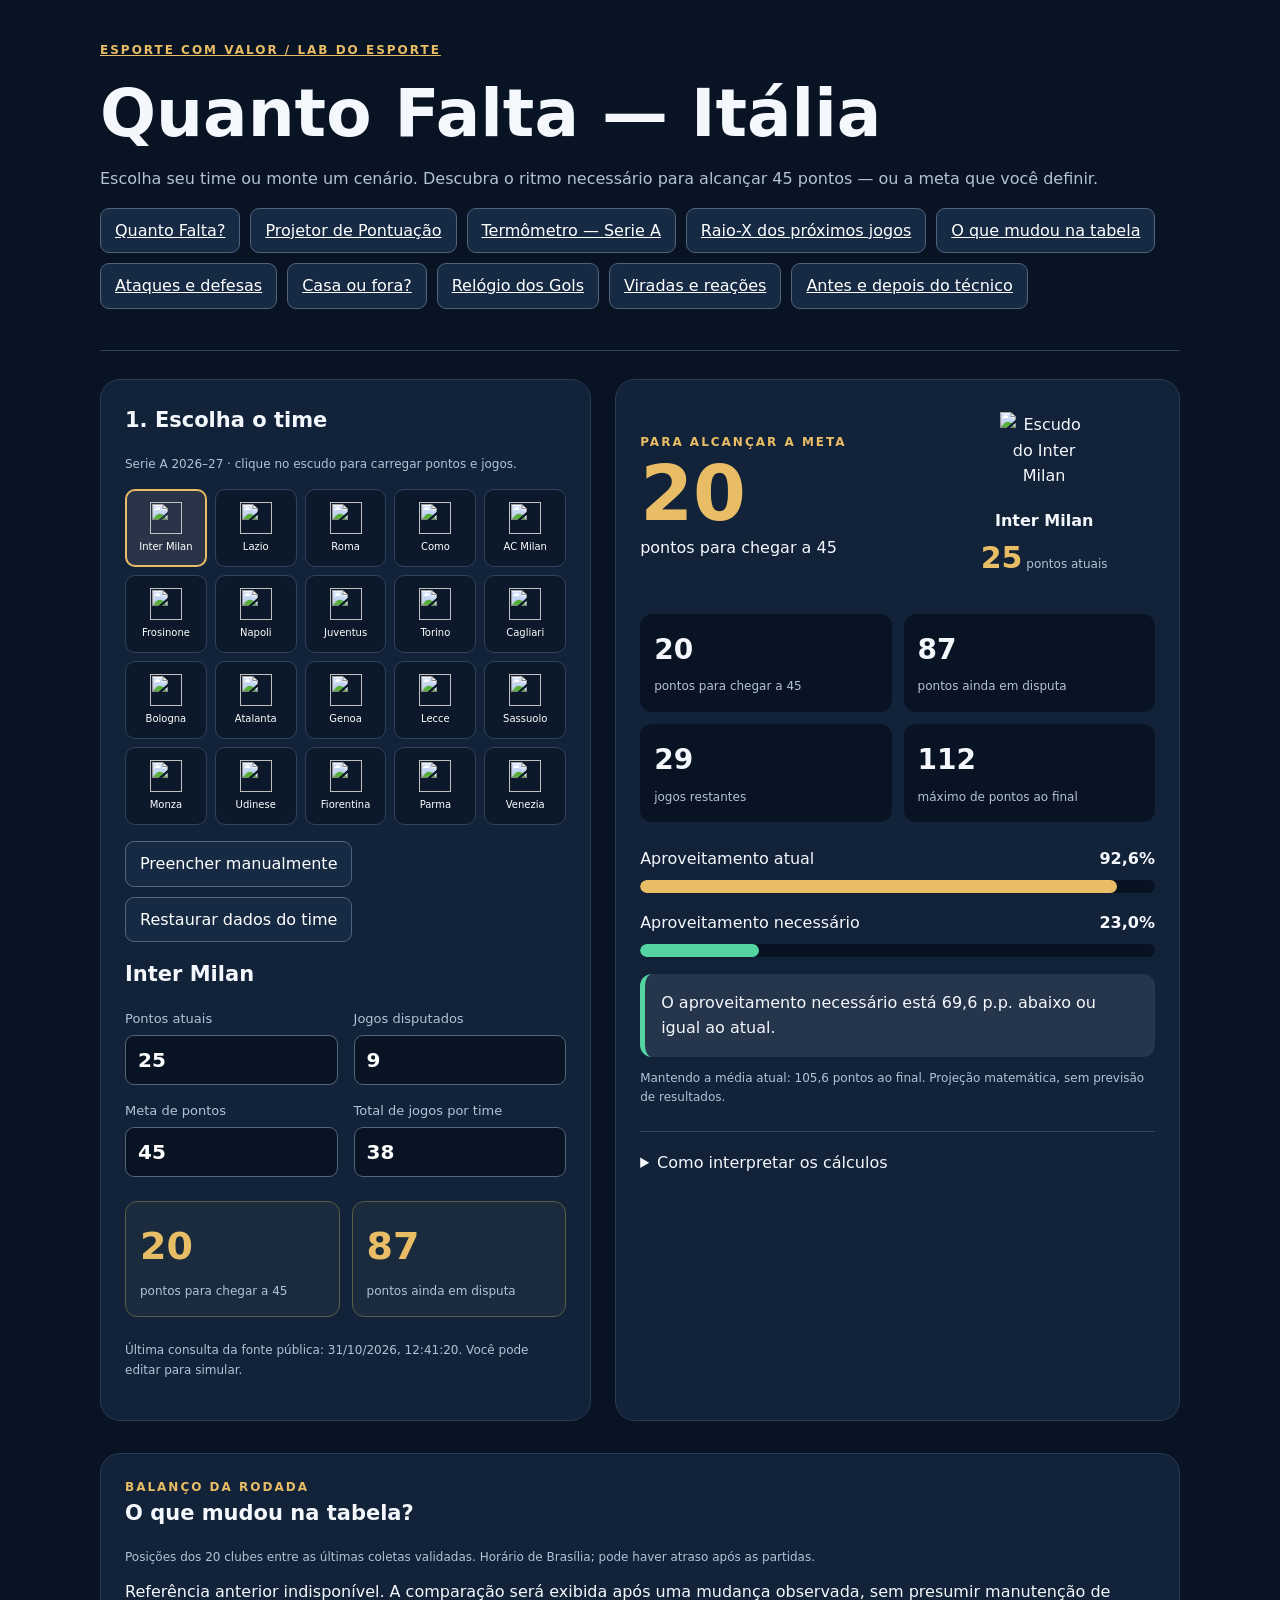
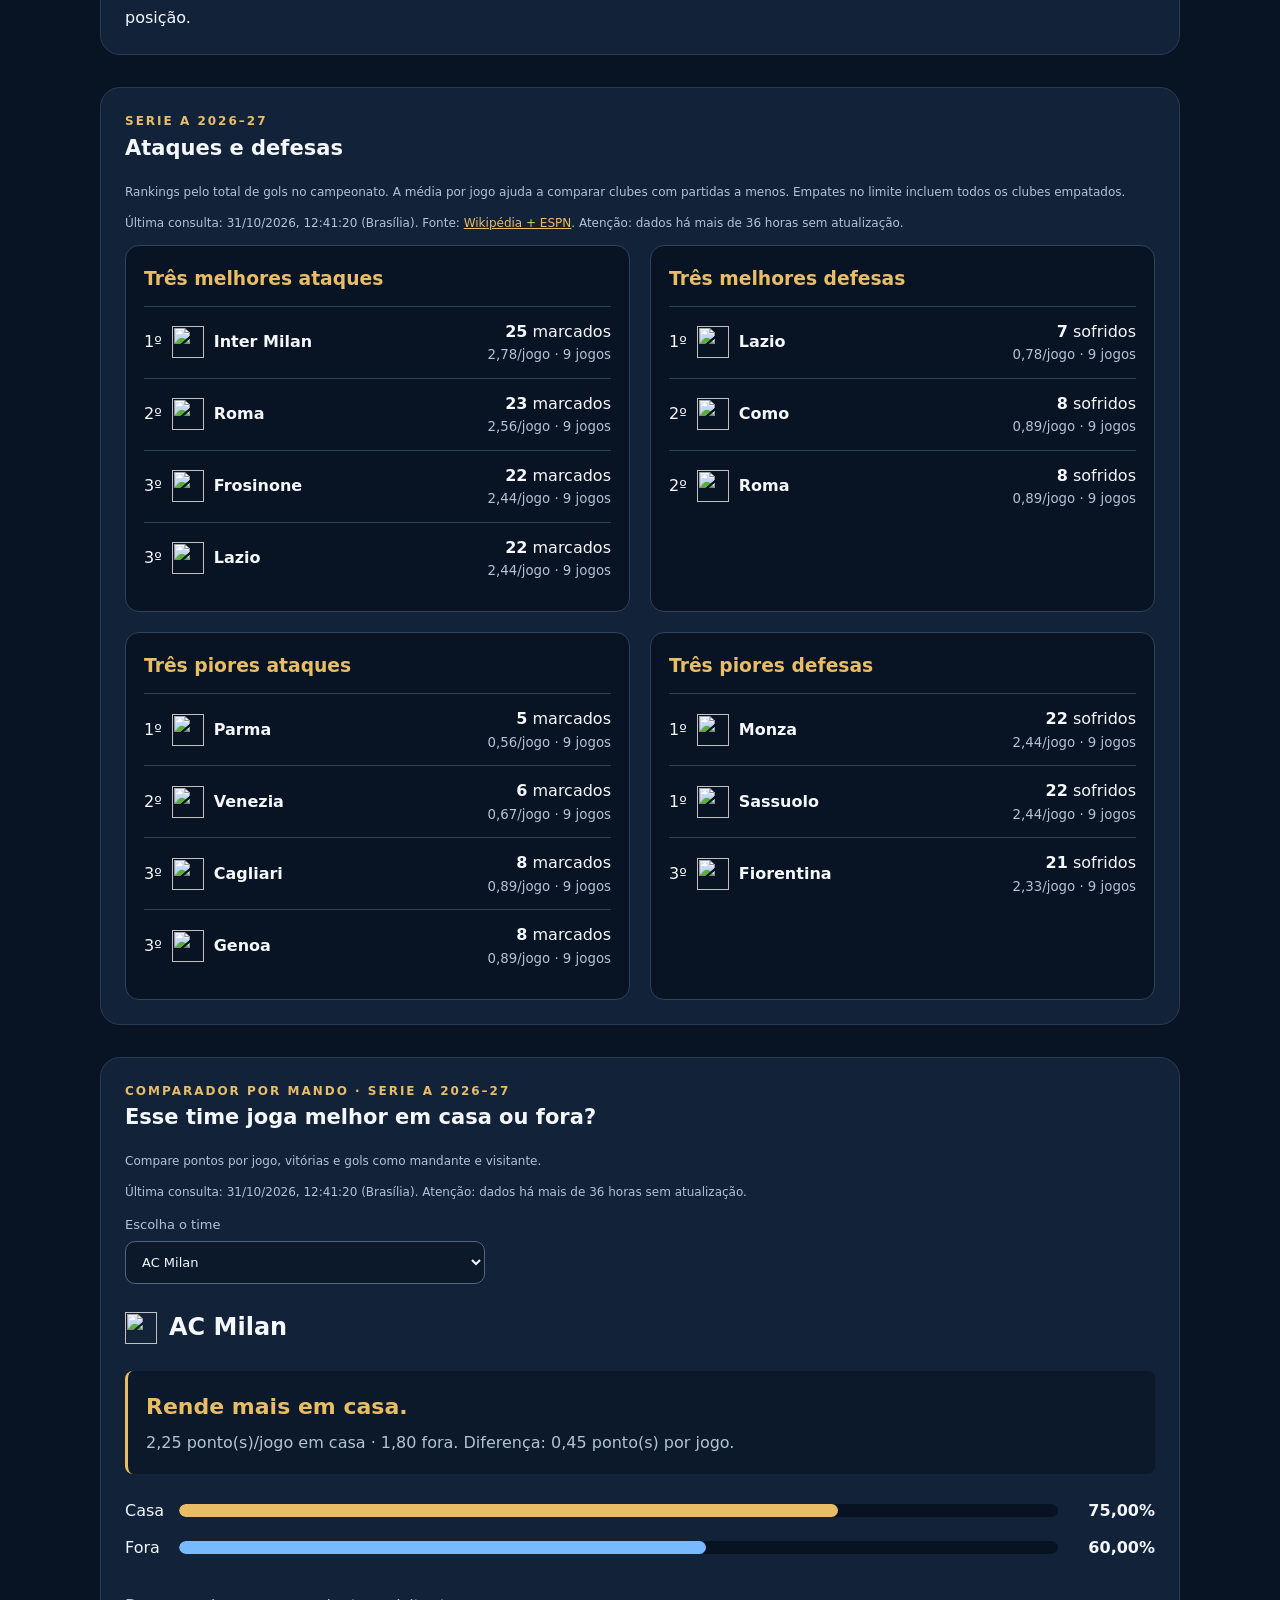
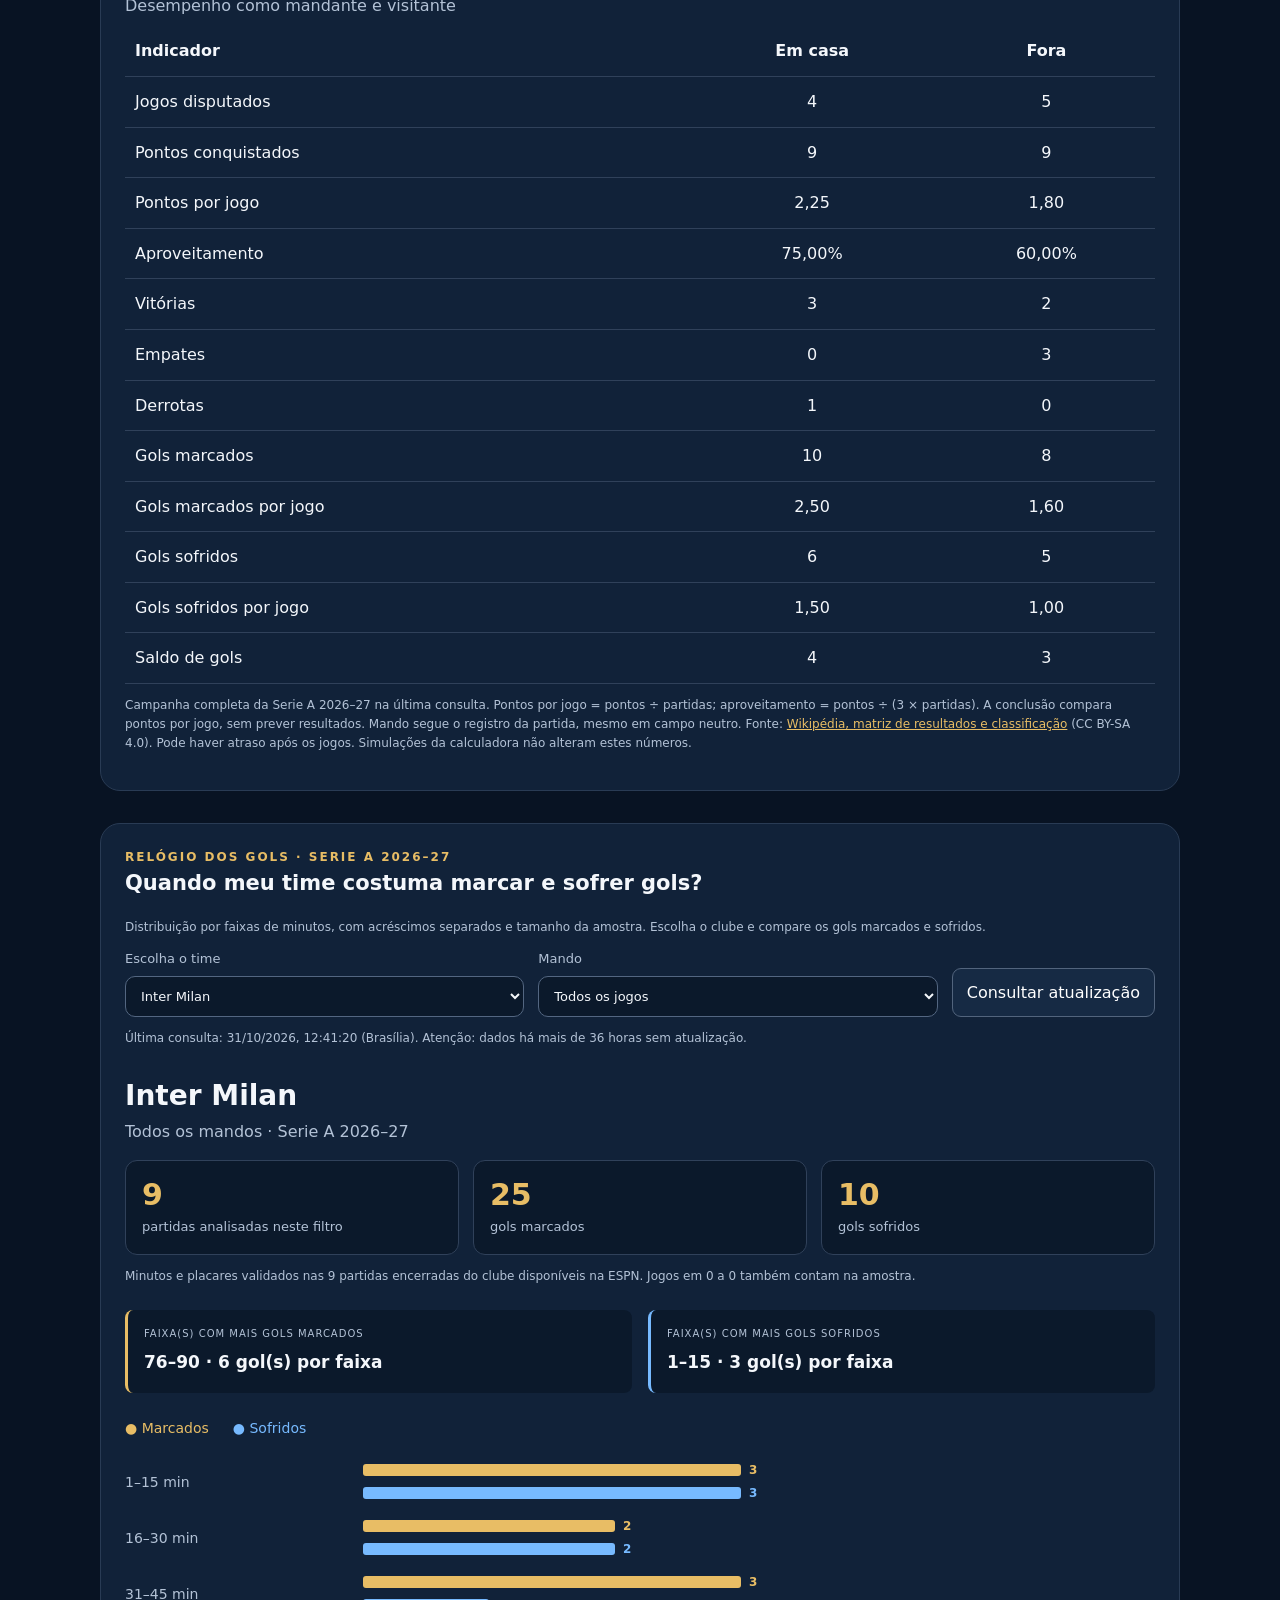
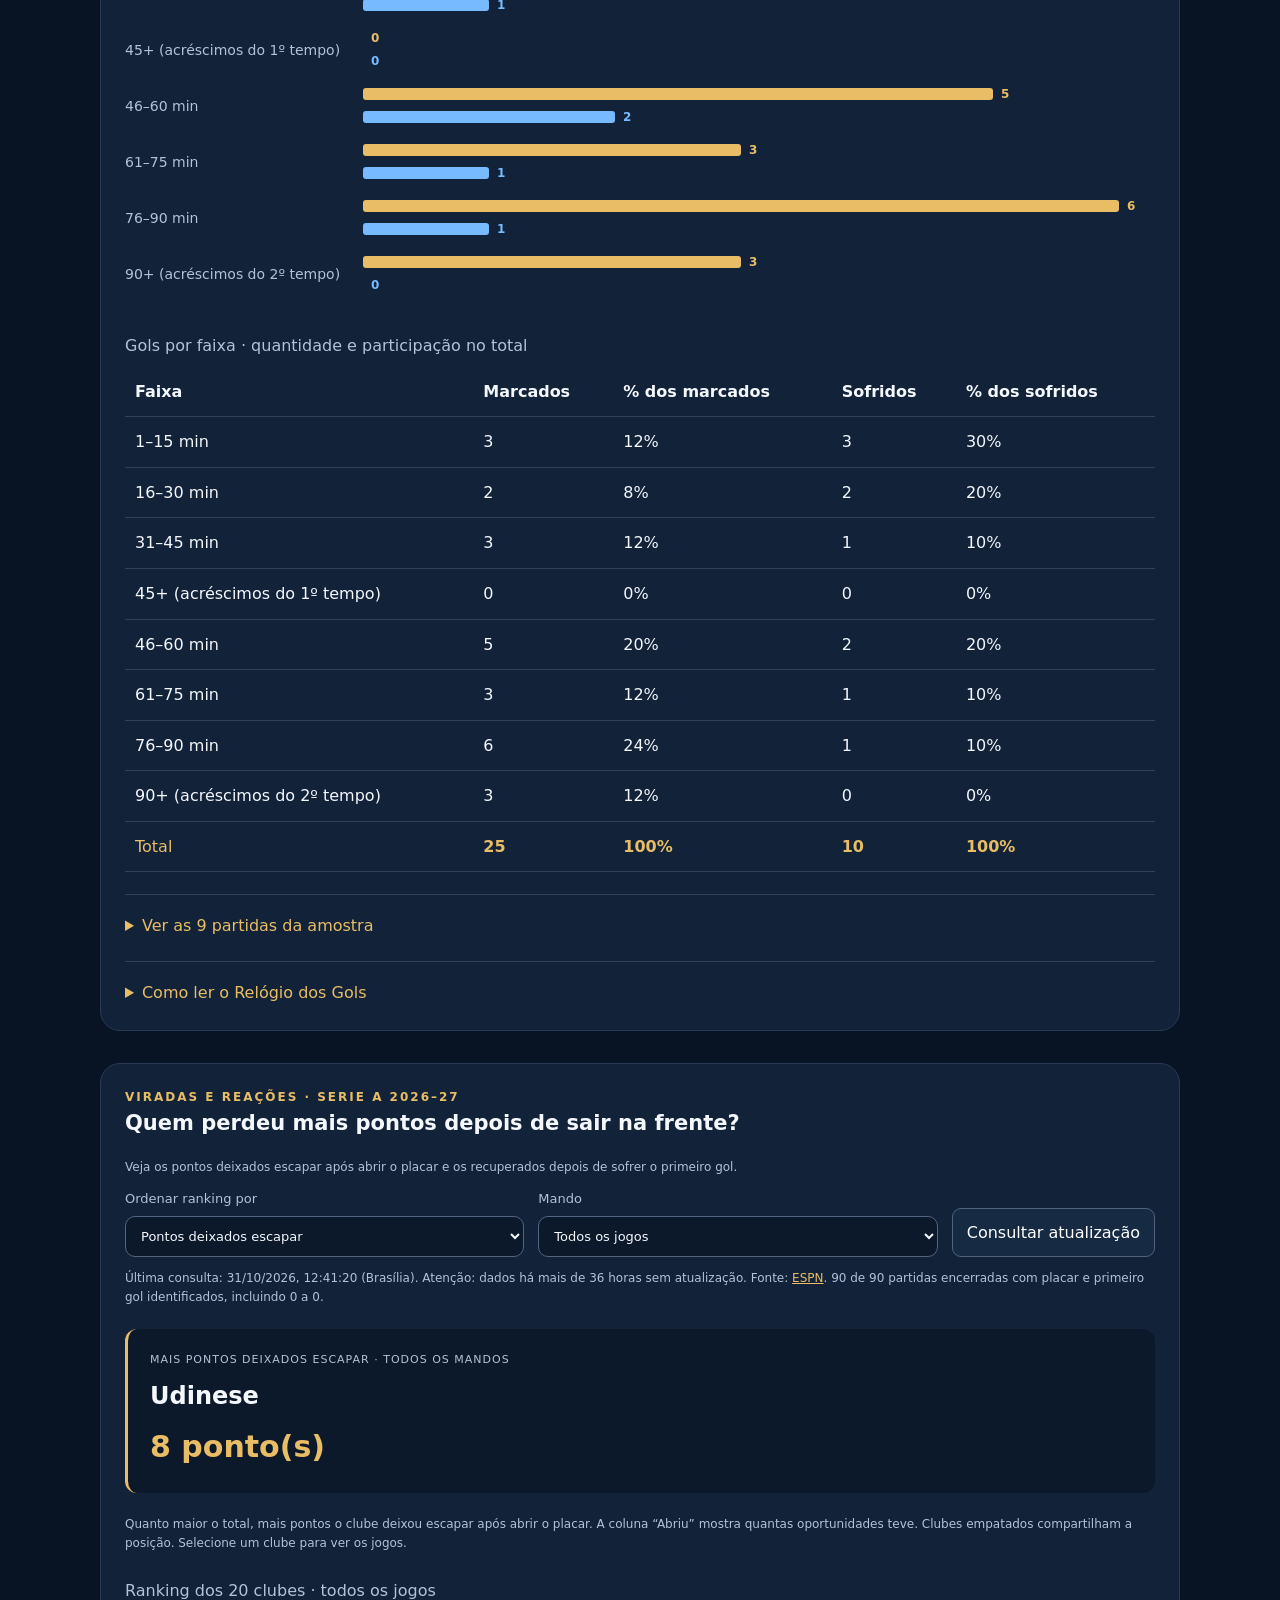
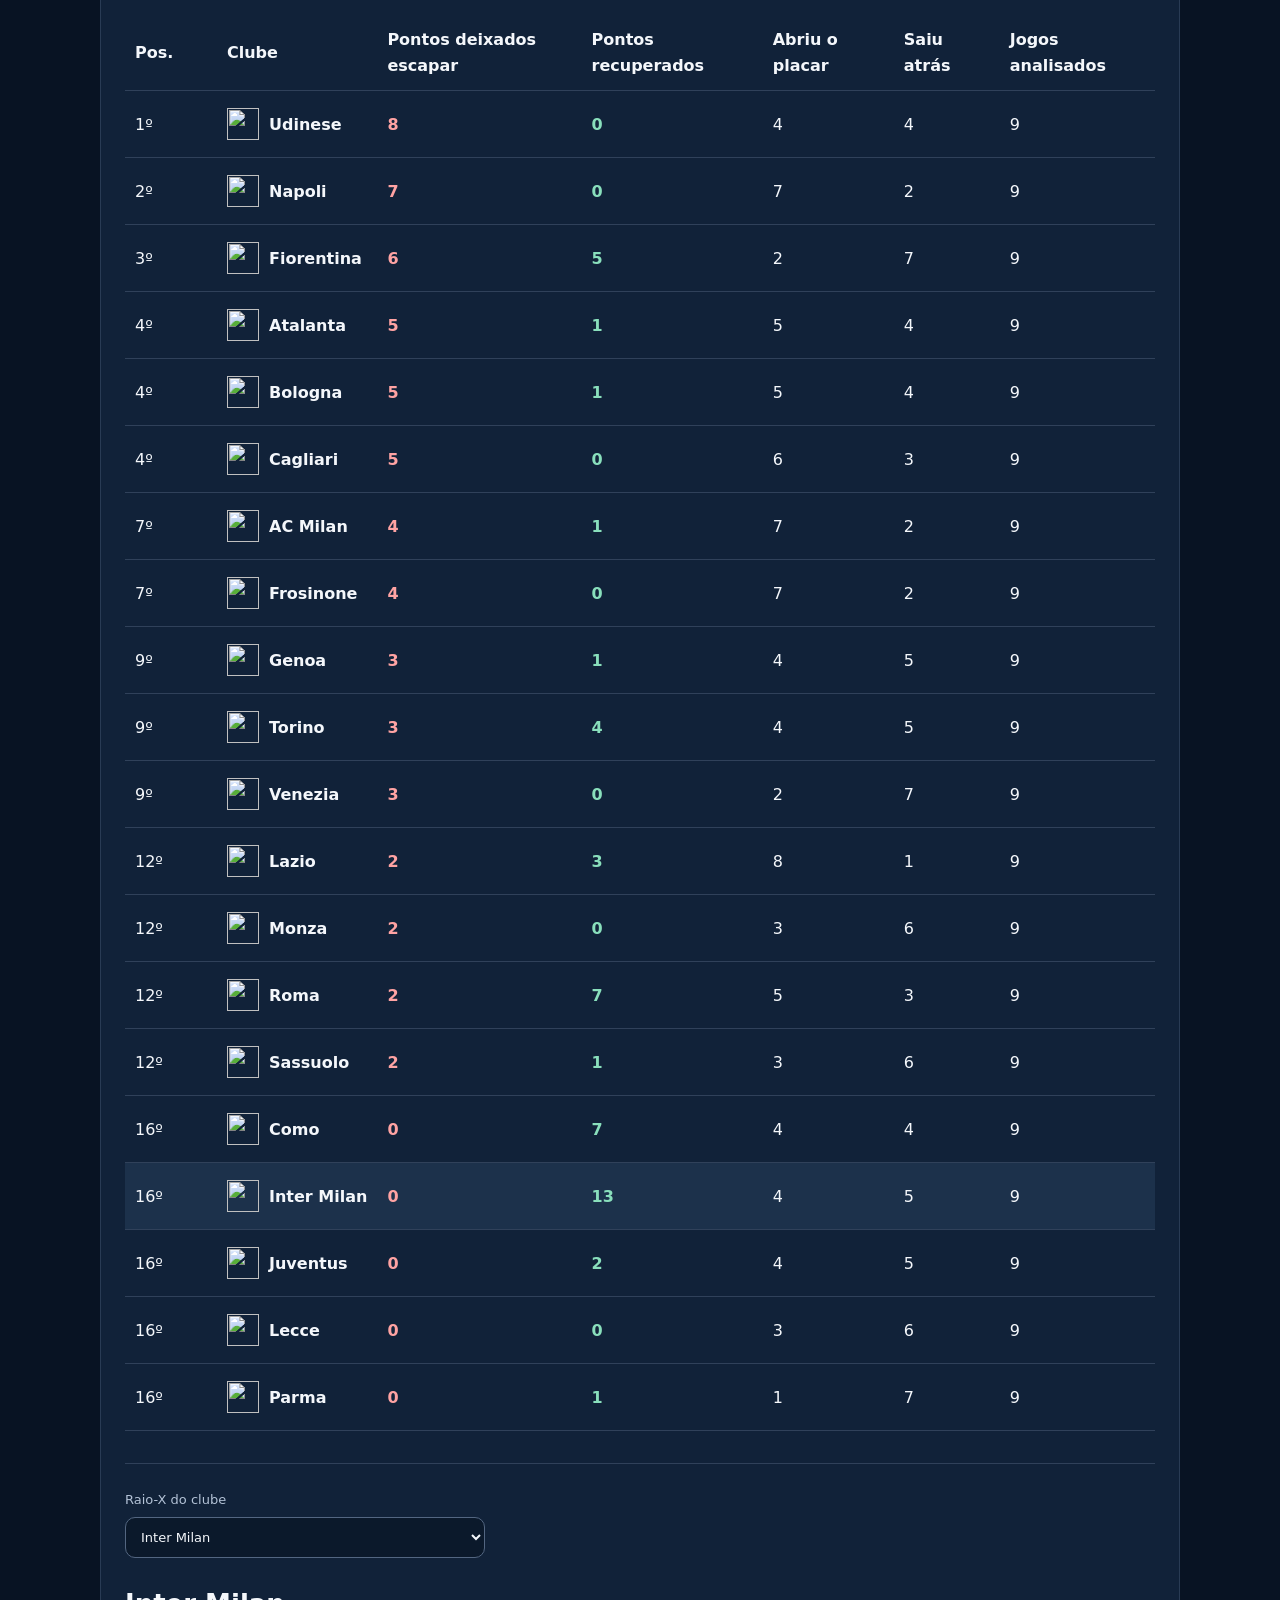
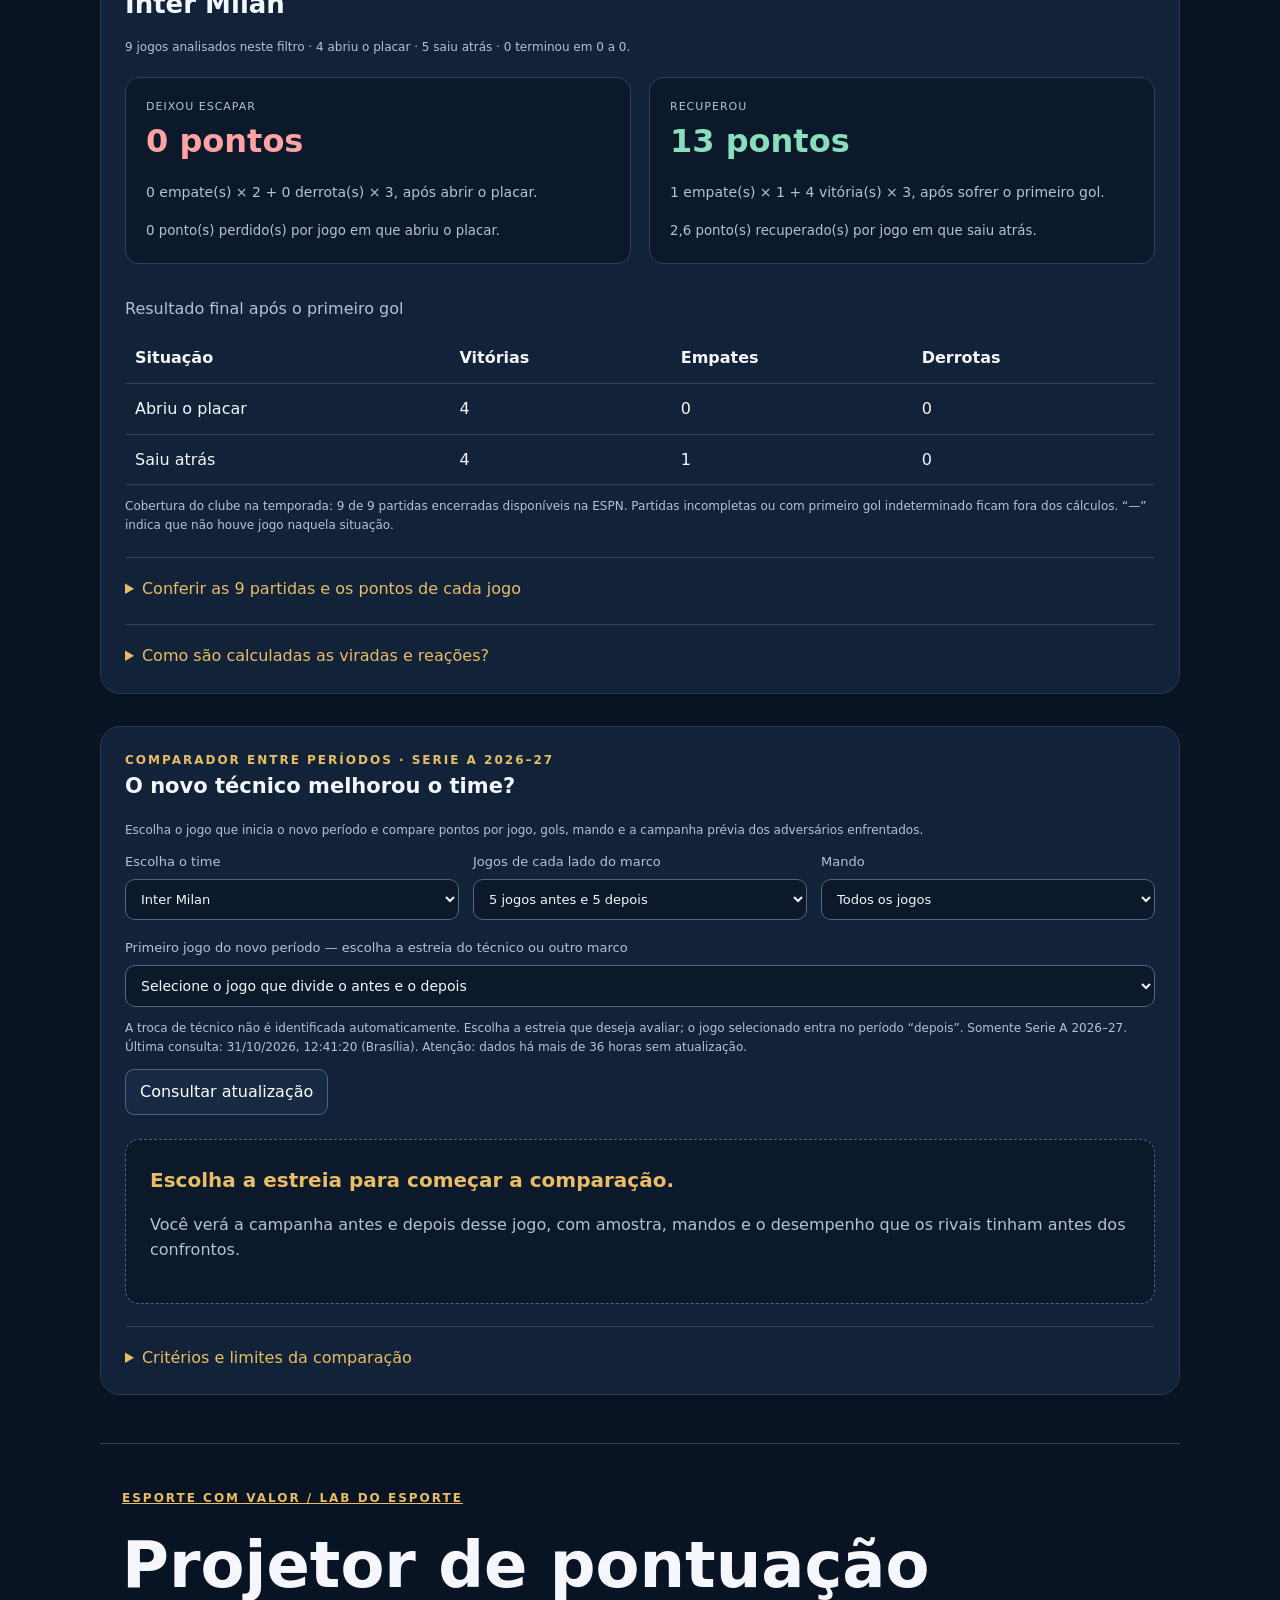
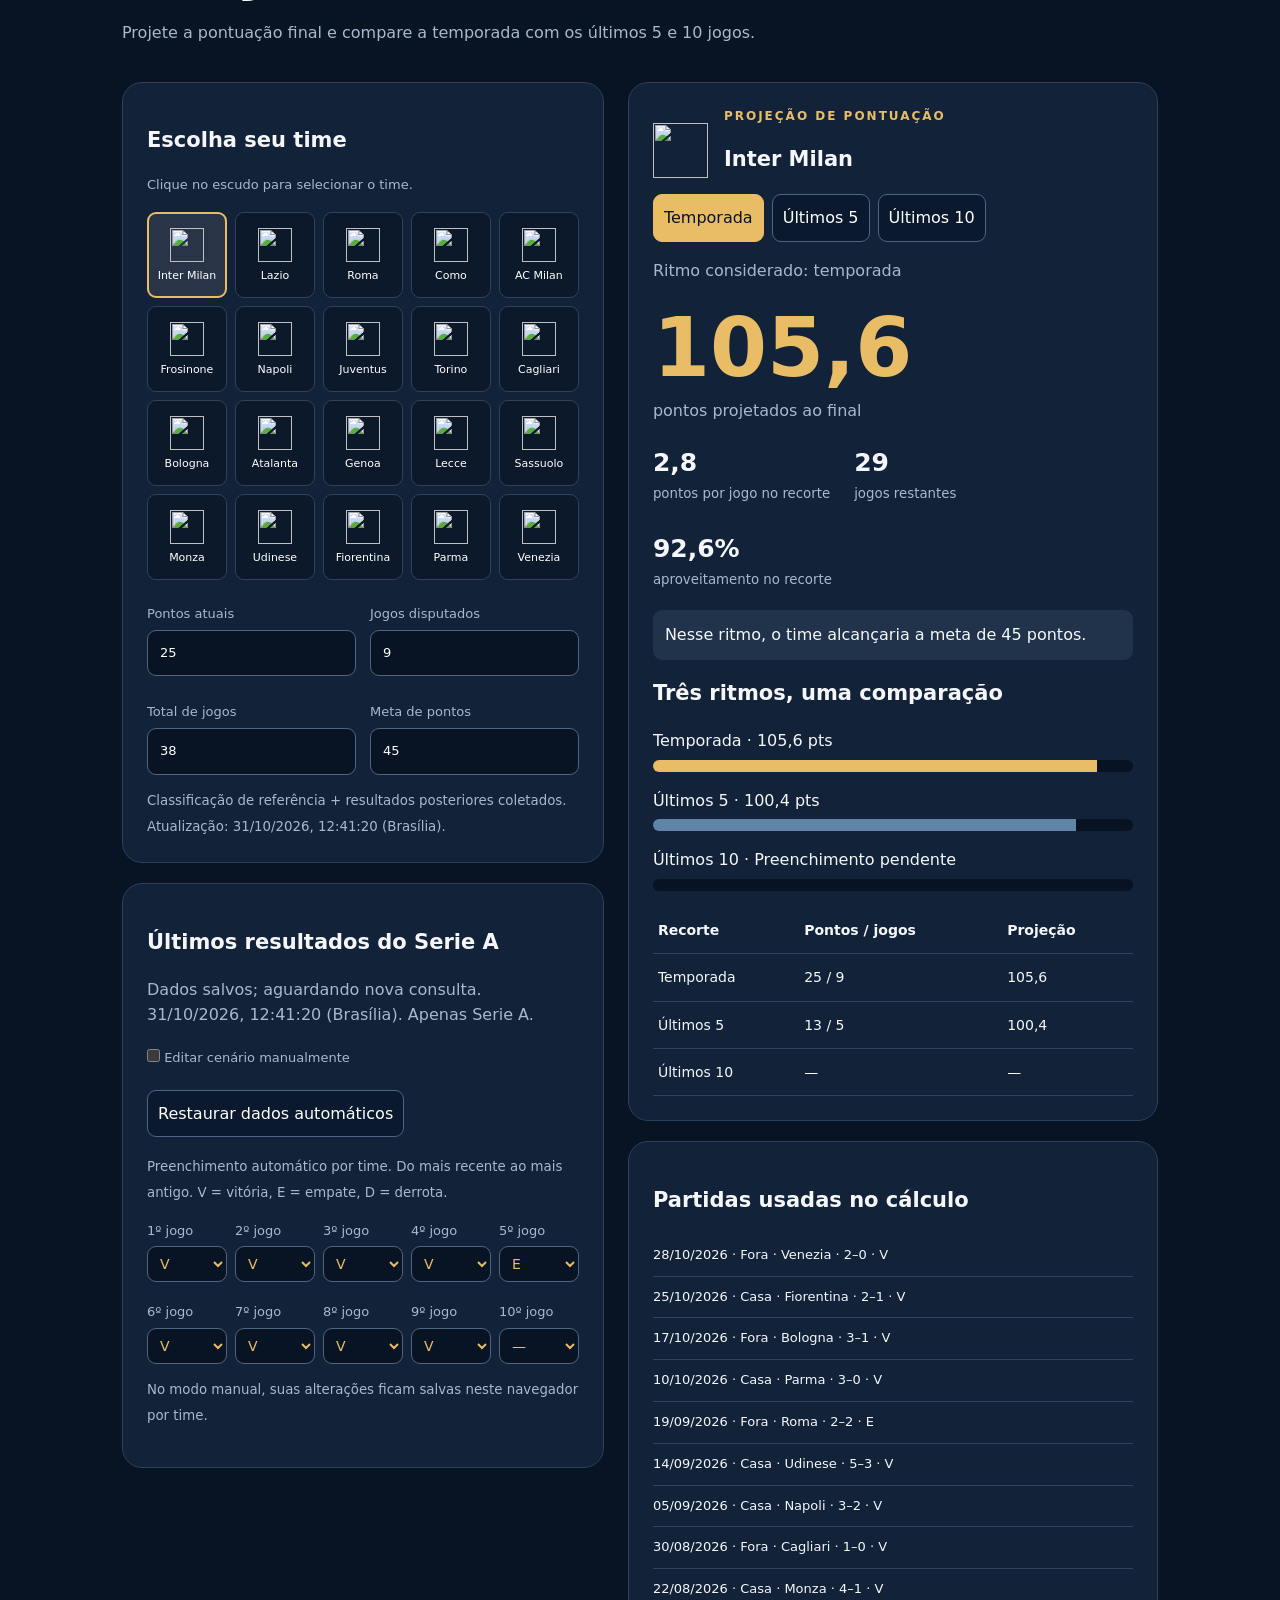
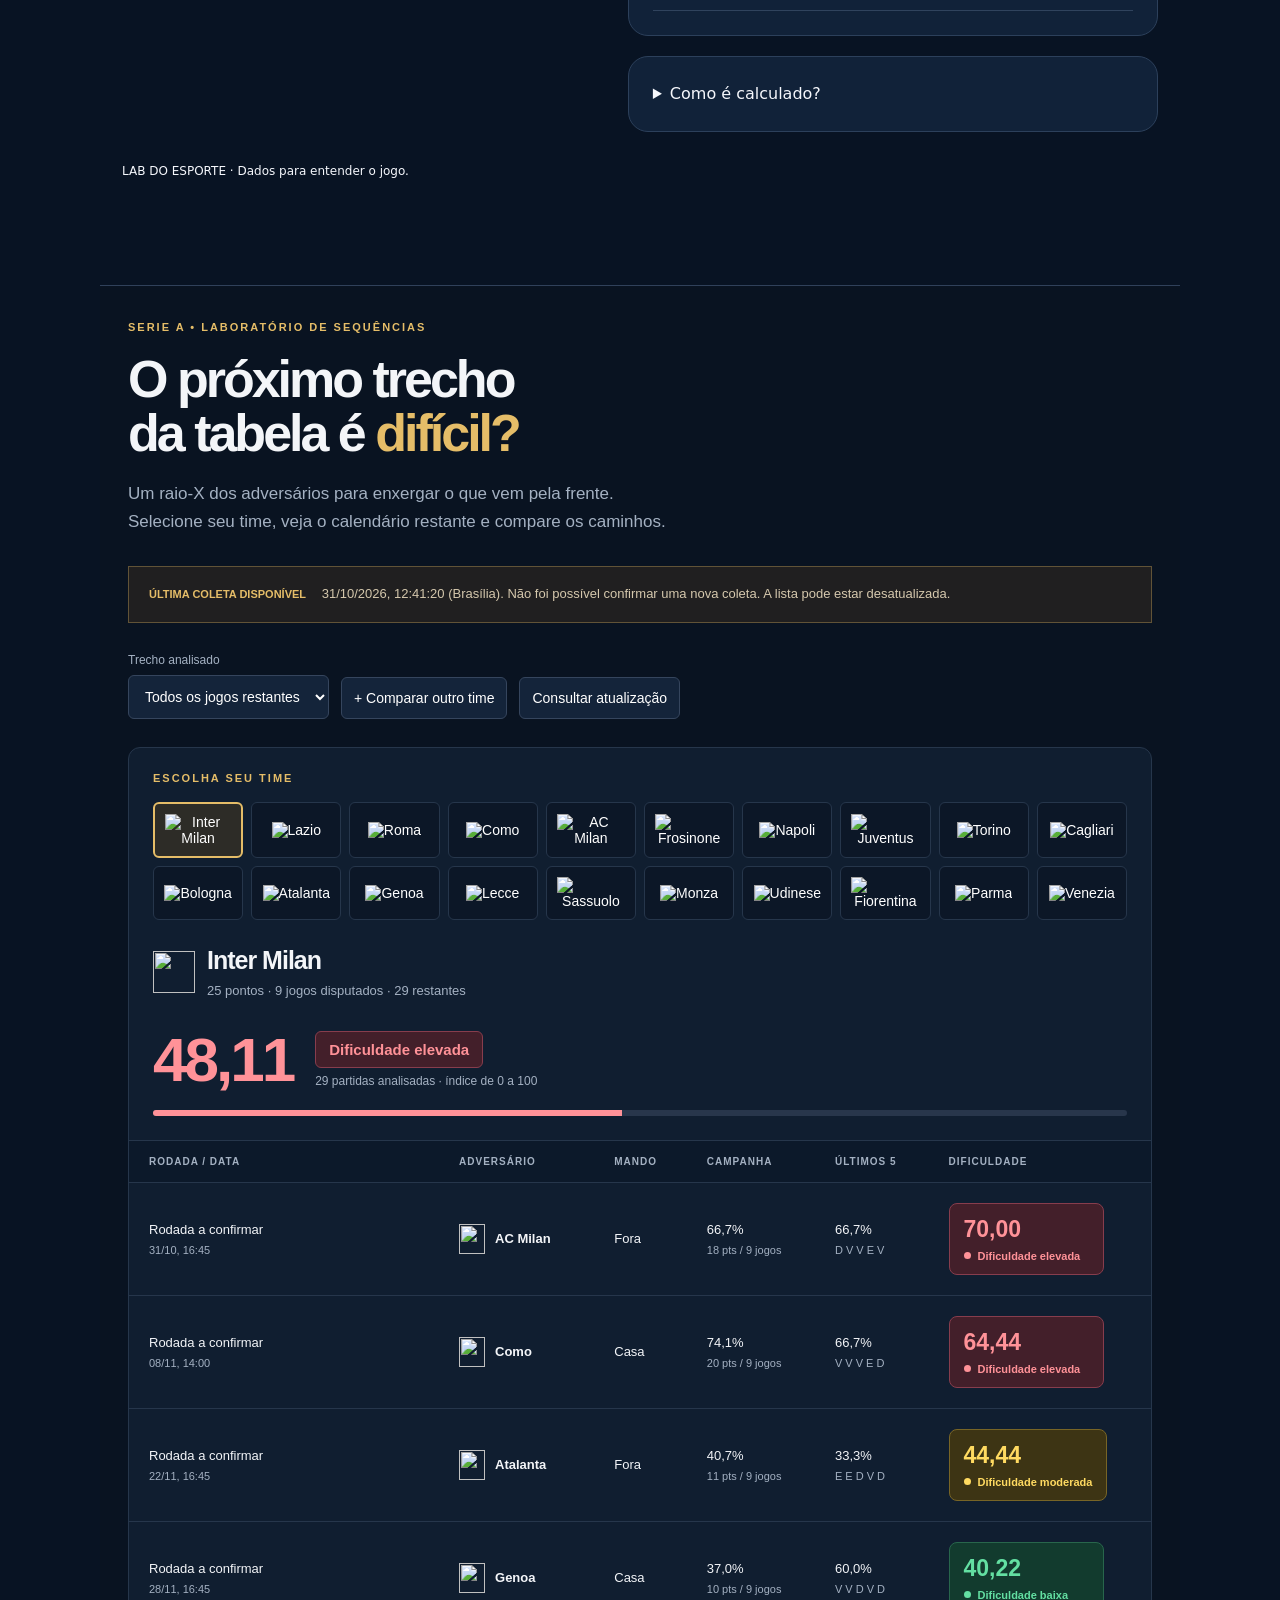
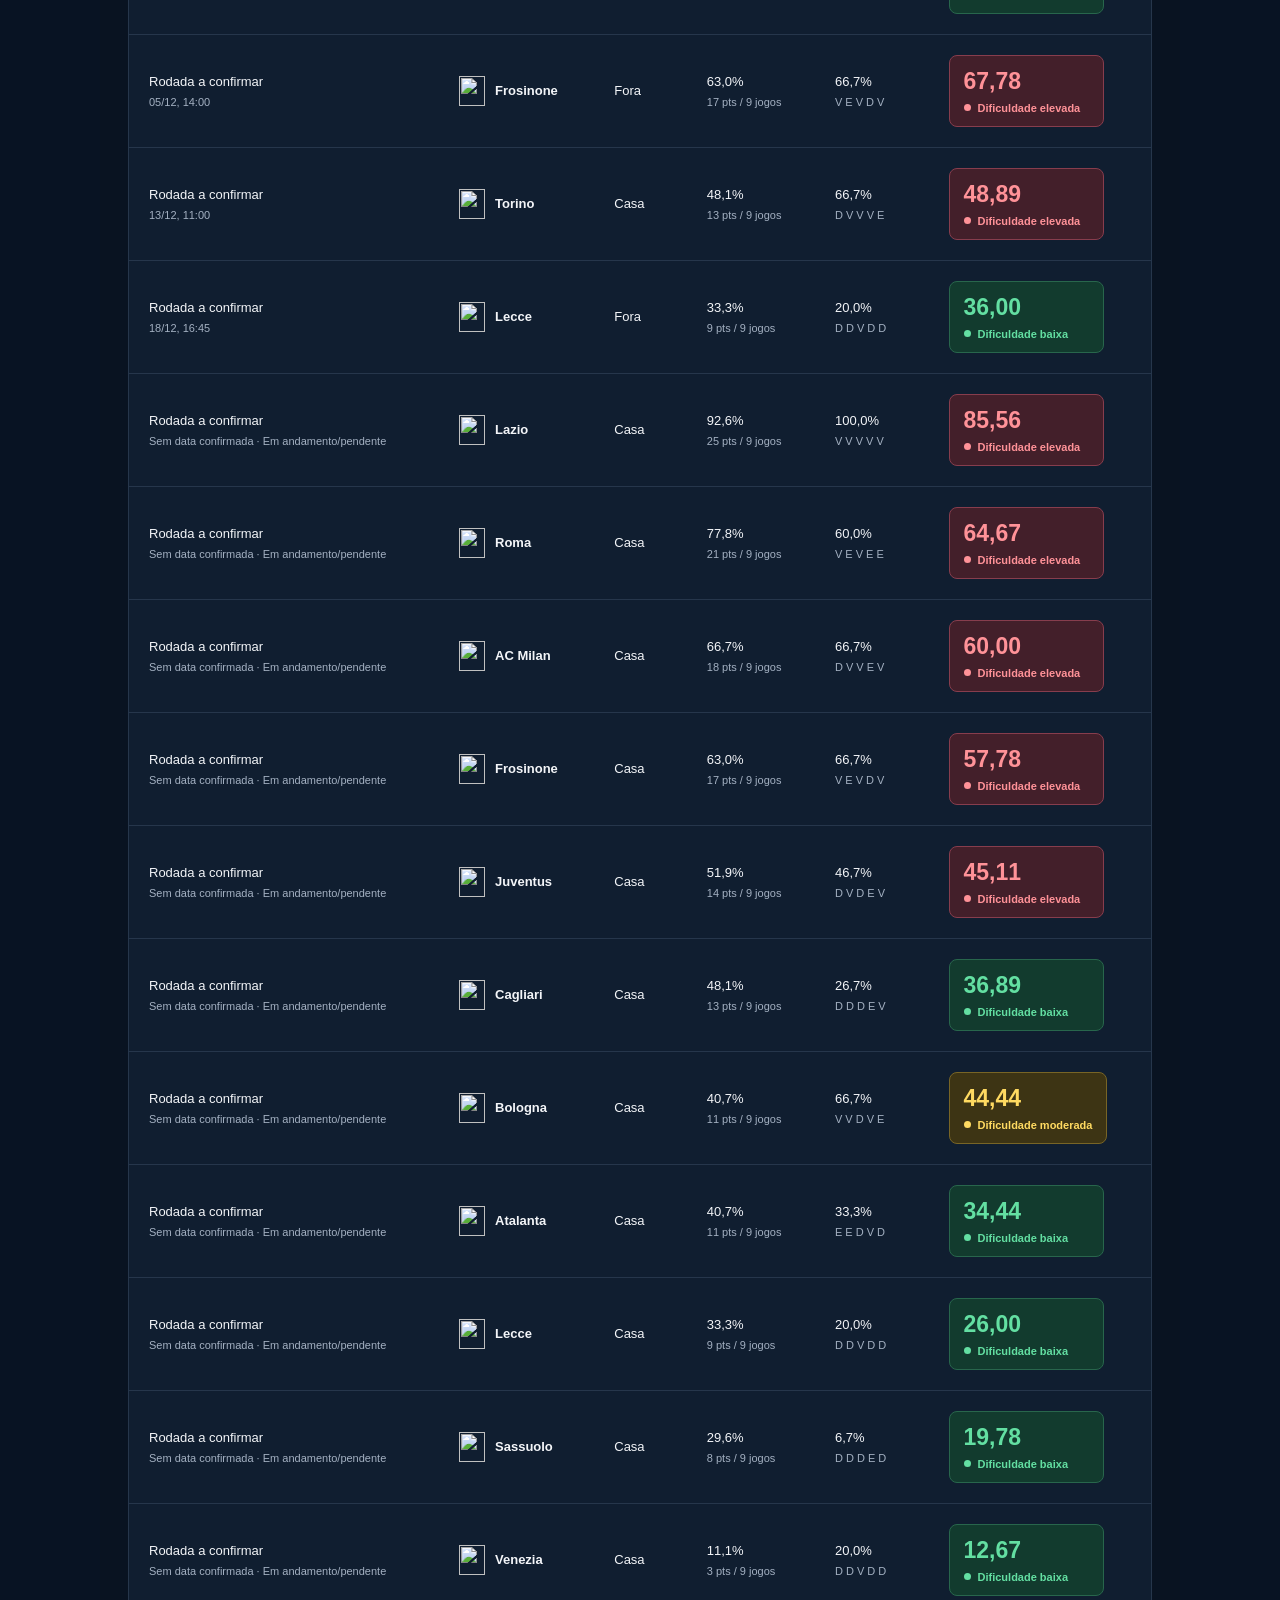
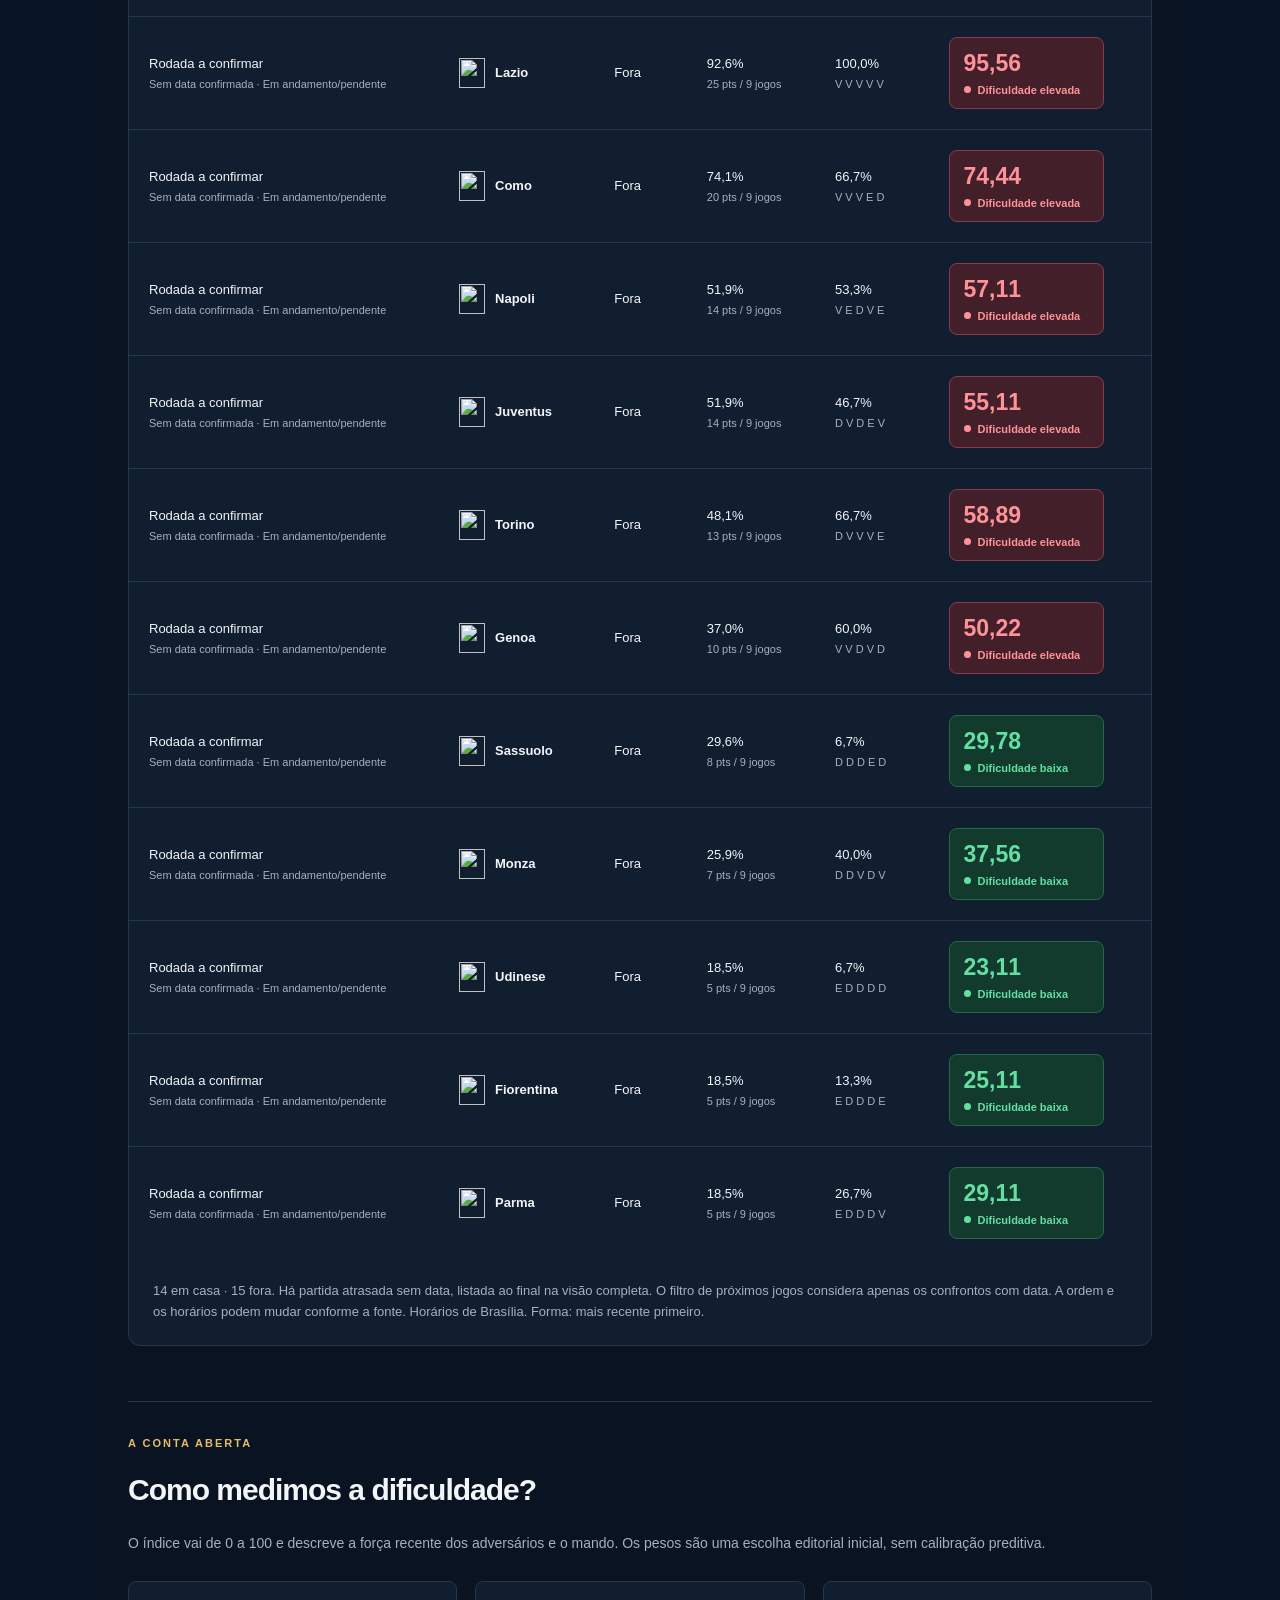
==== commit 91c3ac0a: "Measure tool usage, team selections and simulations in GA4" ====
--- a/index.html
+++ b/index.html
@@ -42,6 +42,6 @@
  }catch(error){$('dataMode').textContent='Não foi possível carregar a atualização automática. Exibindo o cadastro inicial desta liga; os dados podem estar desatualizados.';}
 }
 loadStandings();
-</script><script>window.addEventListener("message",event=>{const frame=document.getElementById("projectorFrame");if(event.origin!==location.origin||event.source!==frame.contentWindow||event.data?.type!=="ecv-projector-height")return;const h=event.data.height;if(Number.isFinite(h)&&h>300&&h<12000)frame.style.height=Math.ceil(h)+"px";});</script><script>window.addEventListener("message",e=>{const f=document.getElementById("thermoFrame");if(e.origin===location.origin&&e.source===f.contentWindow&&e.data?.type==="ecv-thermo-height"&&Number.isFinite(e.data.height)&&e.data.height>300&&e.data.height<15000)f.style.height=Math.ceil(e.data.height)+"px";});</script><script>window.addEventListener("message",e=>{const f=document.getElementById("raioxFrame");if(e.origin===location.origin&&e.source===f.contentWindow&&e.data?.type==="ecv-raiox-height"&&Number.isFinite(e.data.height)&&e.data.height>300&&e.data.height<20000)f.style.height=Math.ceil(e.data.height)+"px";});</script><script src="./panorama.js"></script><script src="./relogio-gols.js"></script><script src="./viradas-reacoes.js"></script><script src="./comparador-periodos.js"></script></body></html>
+</script><script>window.addEventListener("message",event=>{const frame=document.getElementById("projectorFrame");if(event.origin!==location.origin||event.source!==frame.contentWindow||event.data?.type!=="ecv-projector-height")return;const h=event.data.height;if(Number.isFinite(h)&&h>300&&h<12000)frame.style.height=Math.ceil(h)+"px";});</script><script>window.addEventListener("message",e=>{const f=document.getElementById("thermoFrame");if(e.origin===location.origin&&e.source===f.contentWindow&&e.data?.type==="ecv-thermo-height"&&Number.isFinite(e.data.height)&&e.data.height>300&&e.data.height<15000)f.style.height=Math.ceil(e.data.height)+"px";});</script><script>window.addEventListener("message",e=>{const f=document.getElementById("raioxFrame");if(e.origin===location.origin&&e.source===f.contentWindow&&e.data?.type==="ecv-raiox-height"&&Number.isFinite(e.data.height)&&e.data.height>300&&e.data.height<20000)f.style.height=Math.ceil(e.data.height)+"px";});</script><script src="./panorama.js"></script><script src="./relogio-gols.js"></script><script src="./viradas-reacoes.js"></script><script src="./comparador-periodos.js"></script><script src="./ecv-analytics.js?v=1"></script></body></html>
 
 
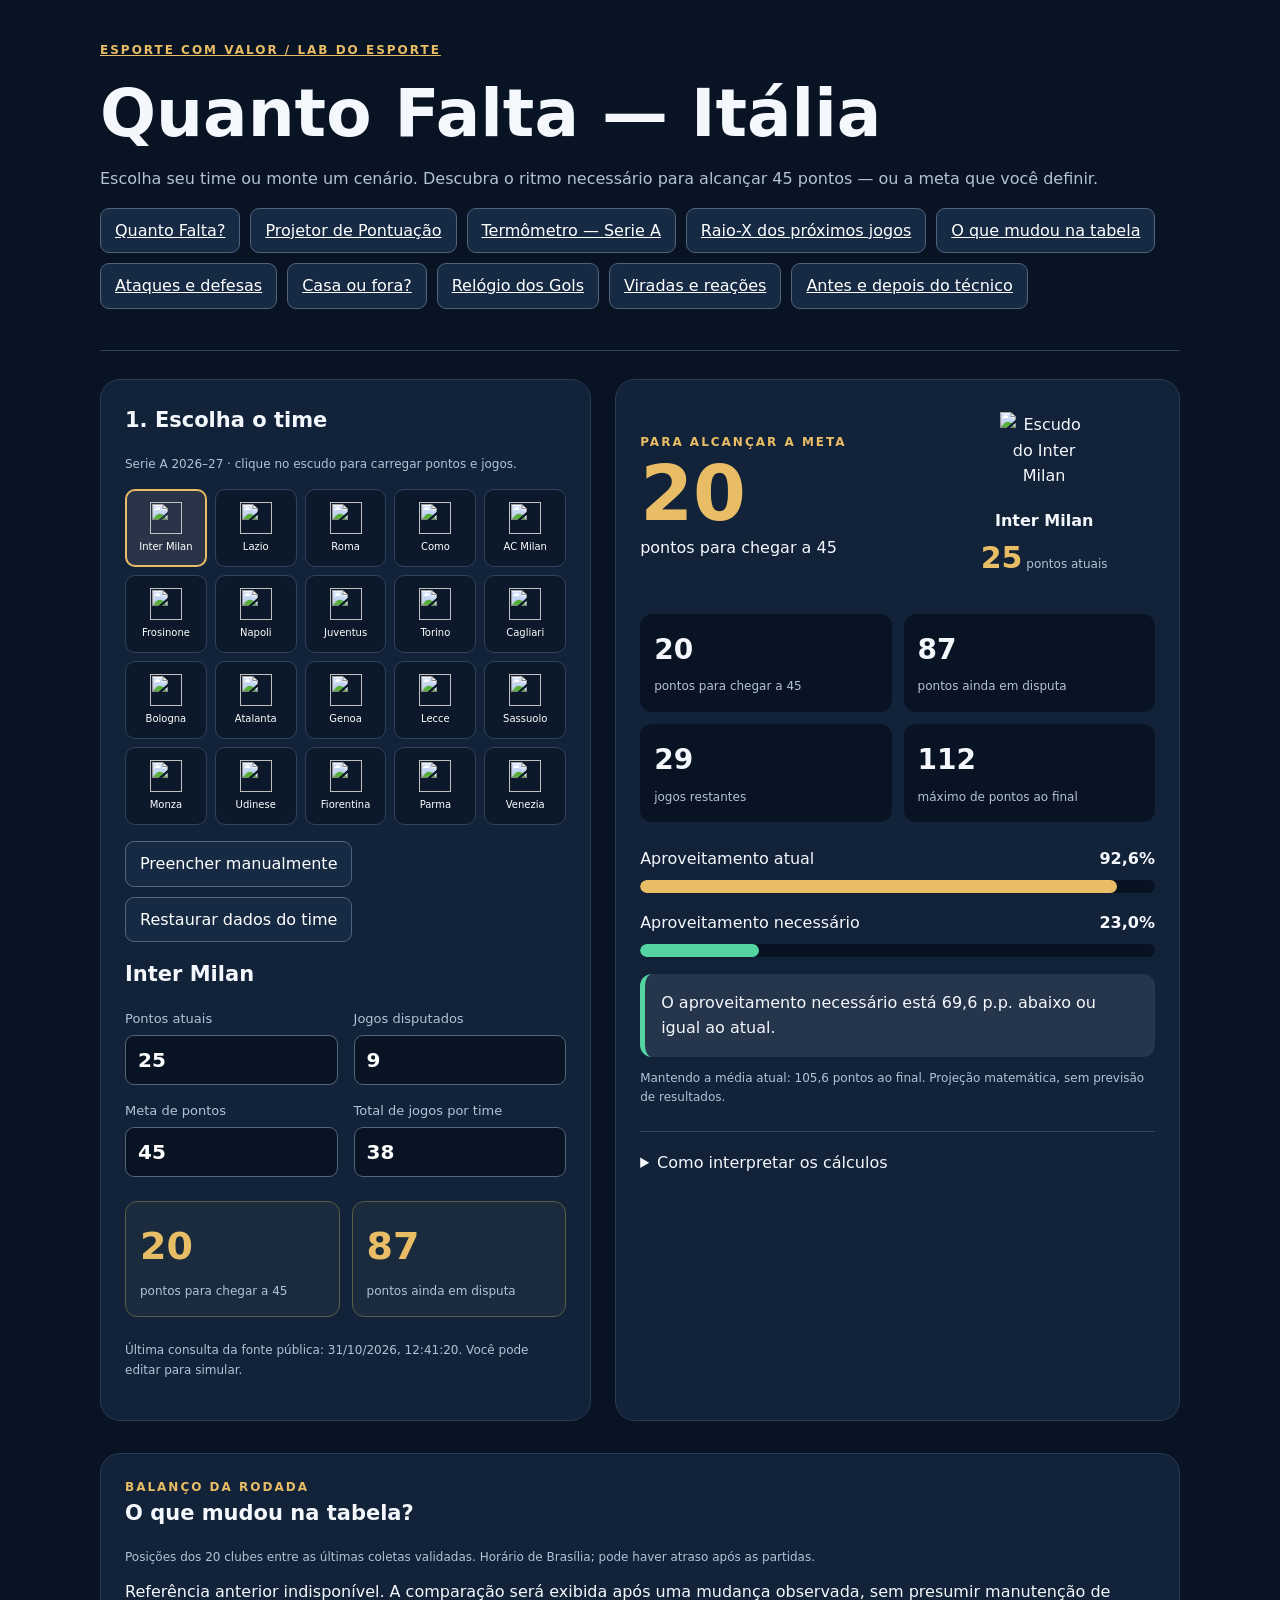
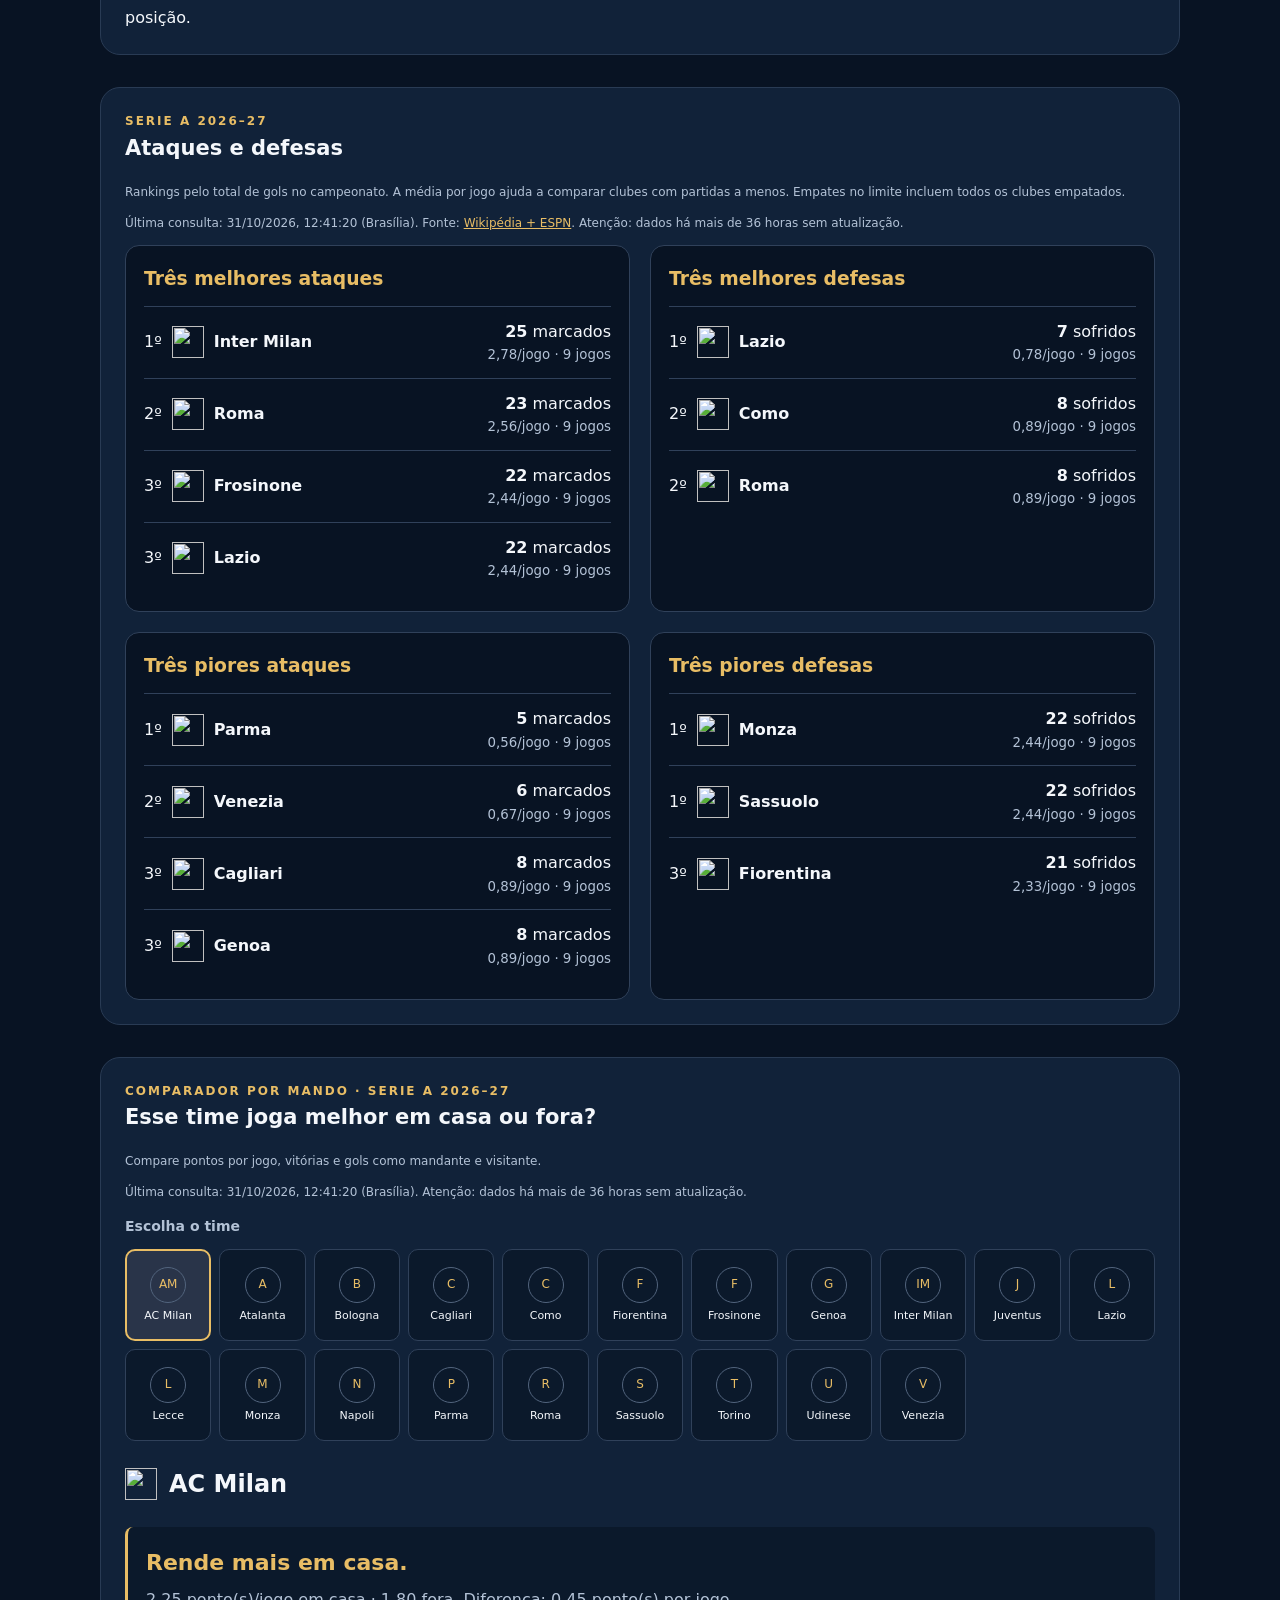
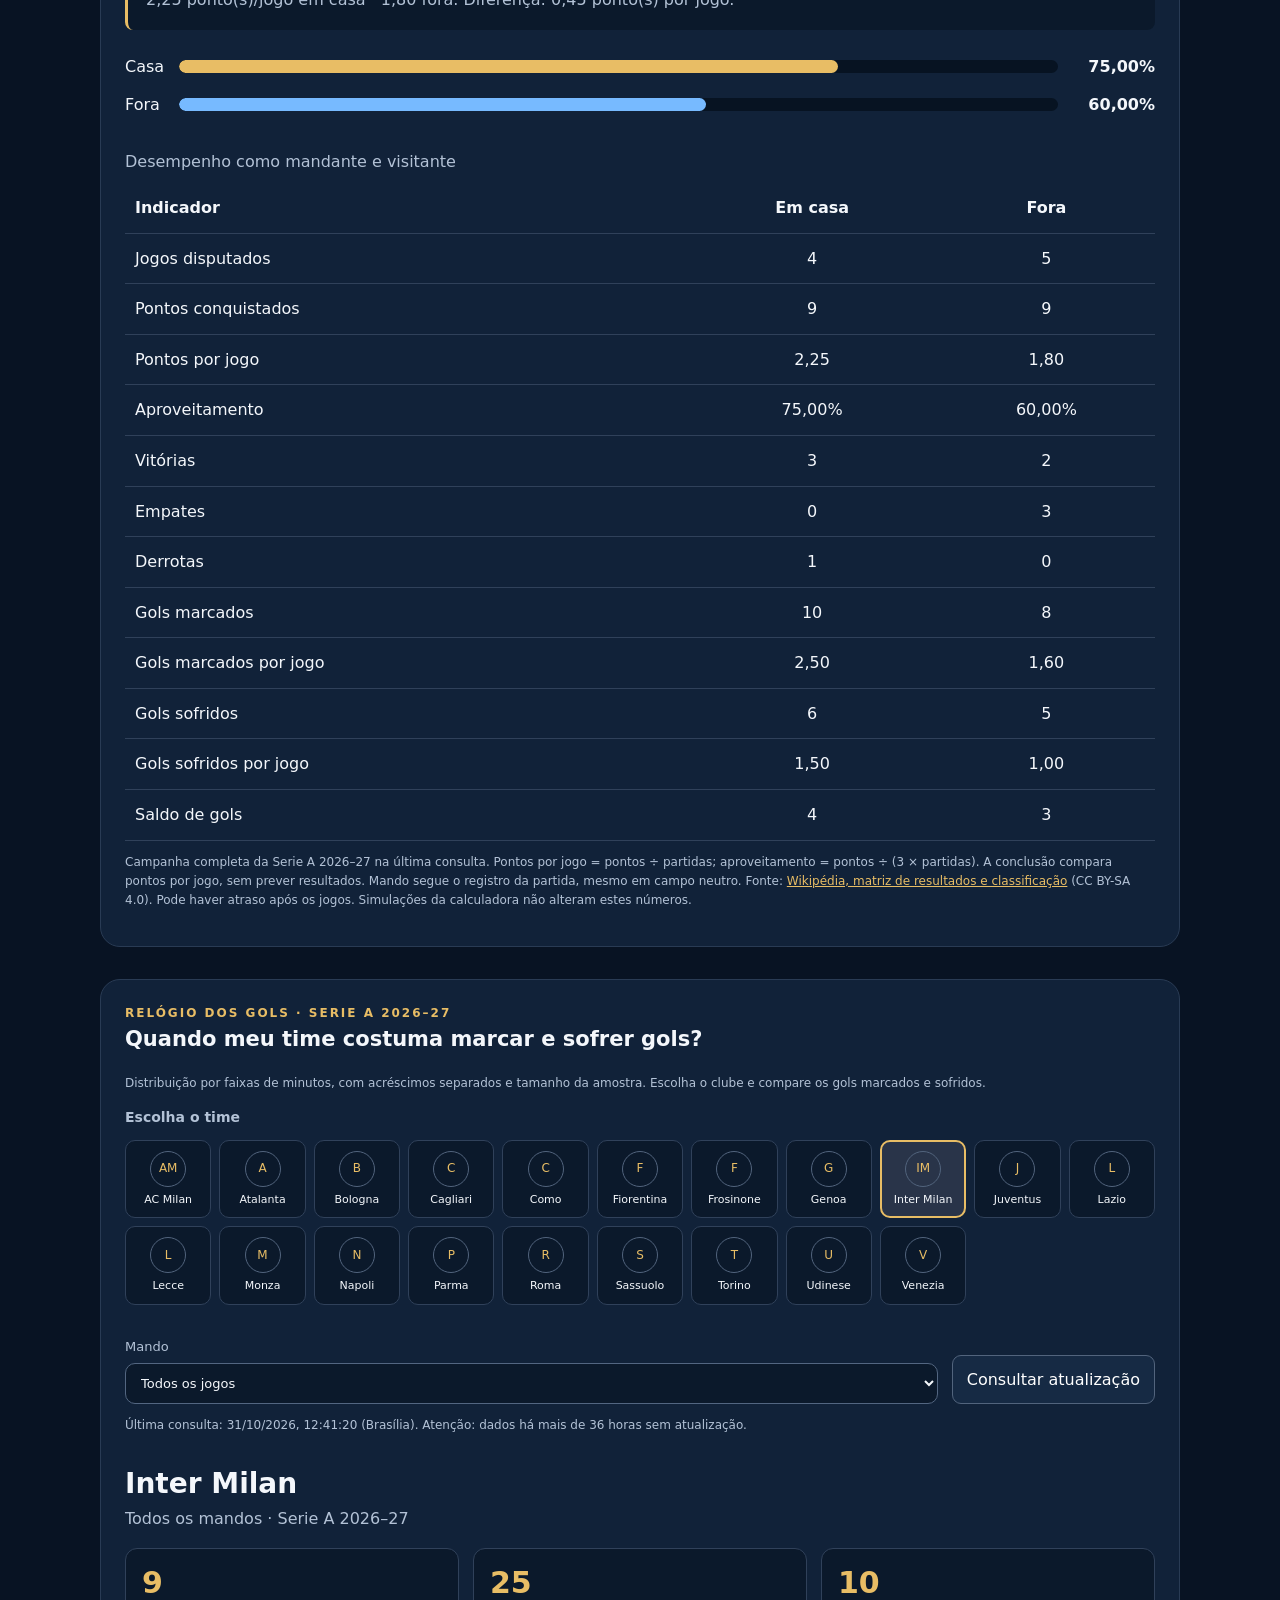
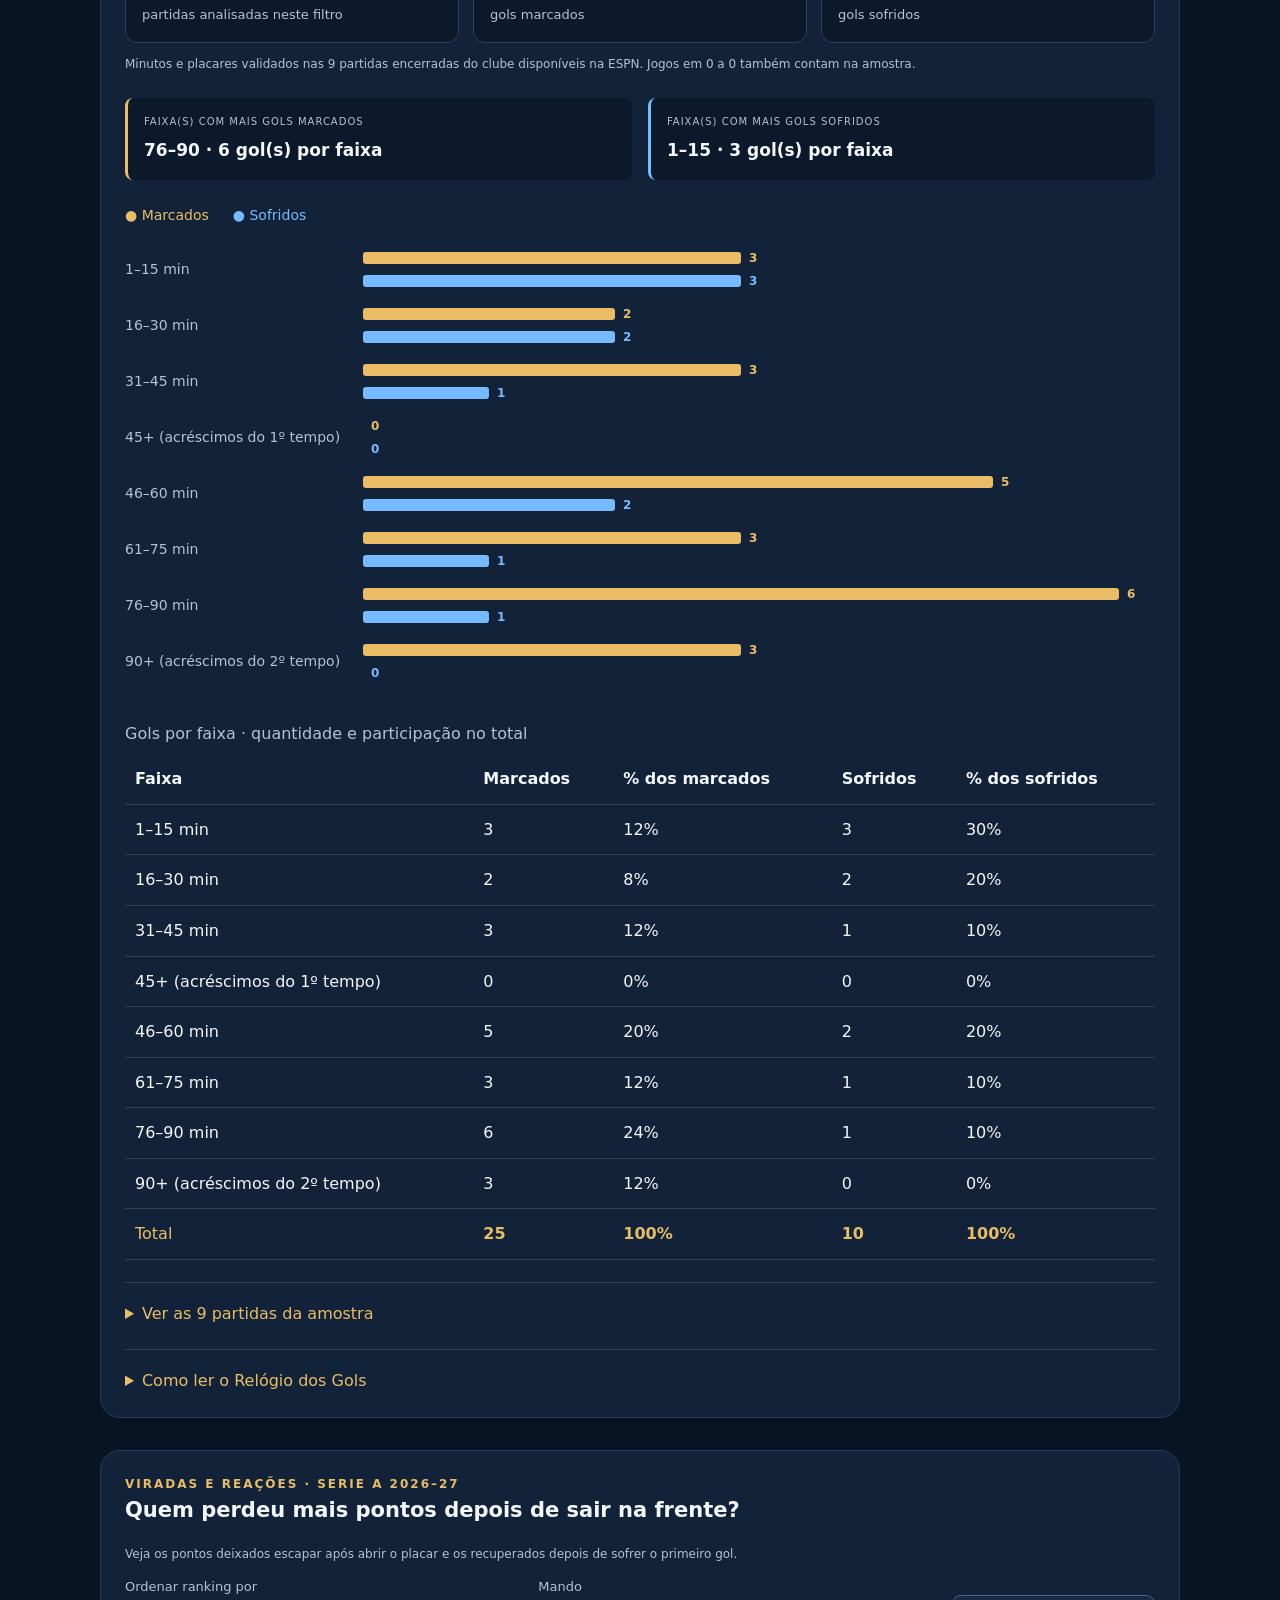
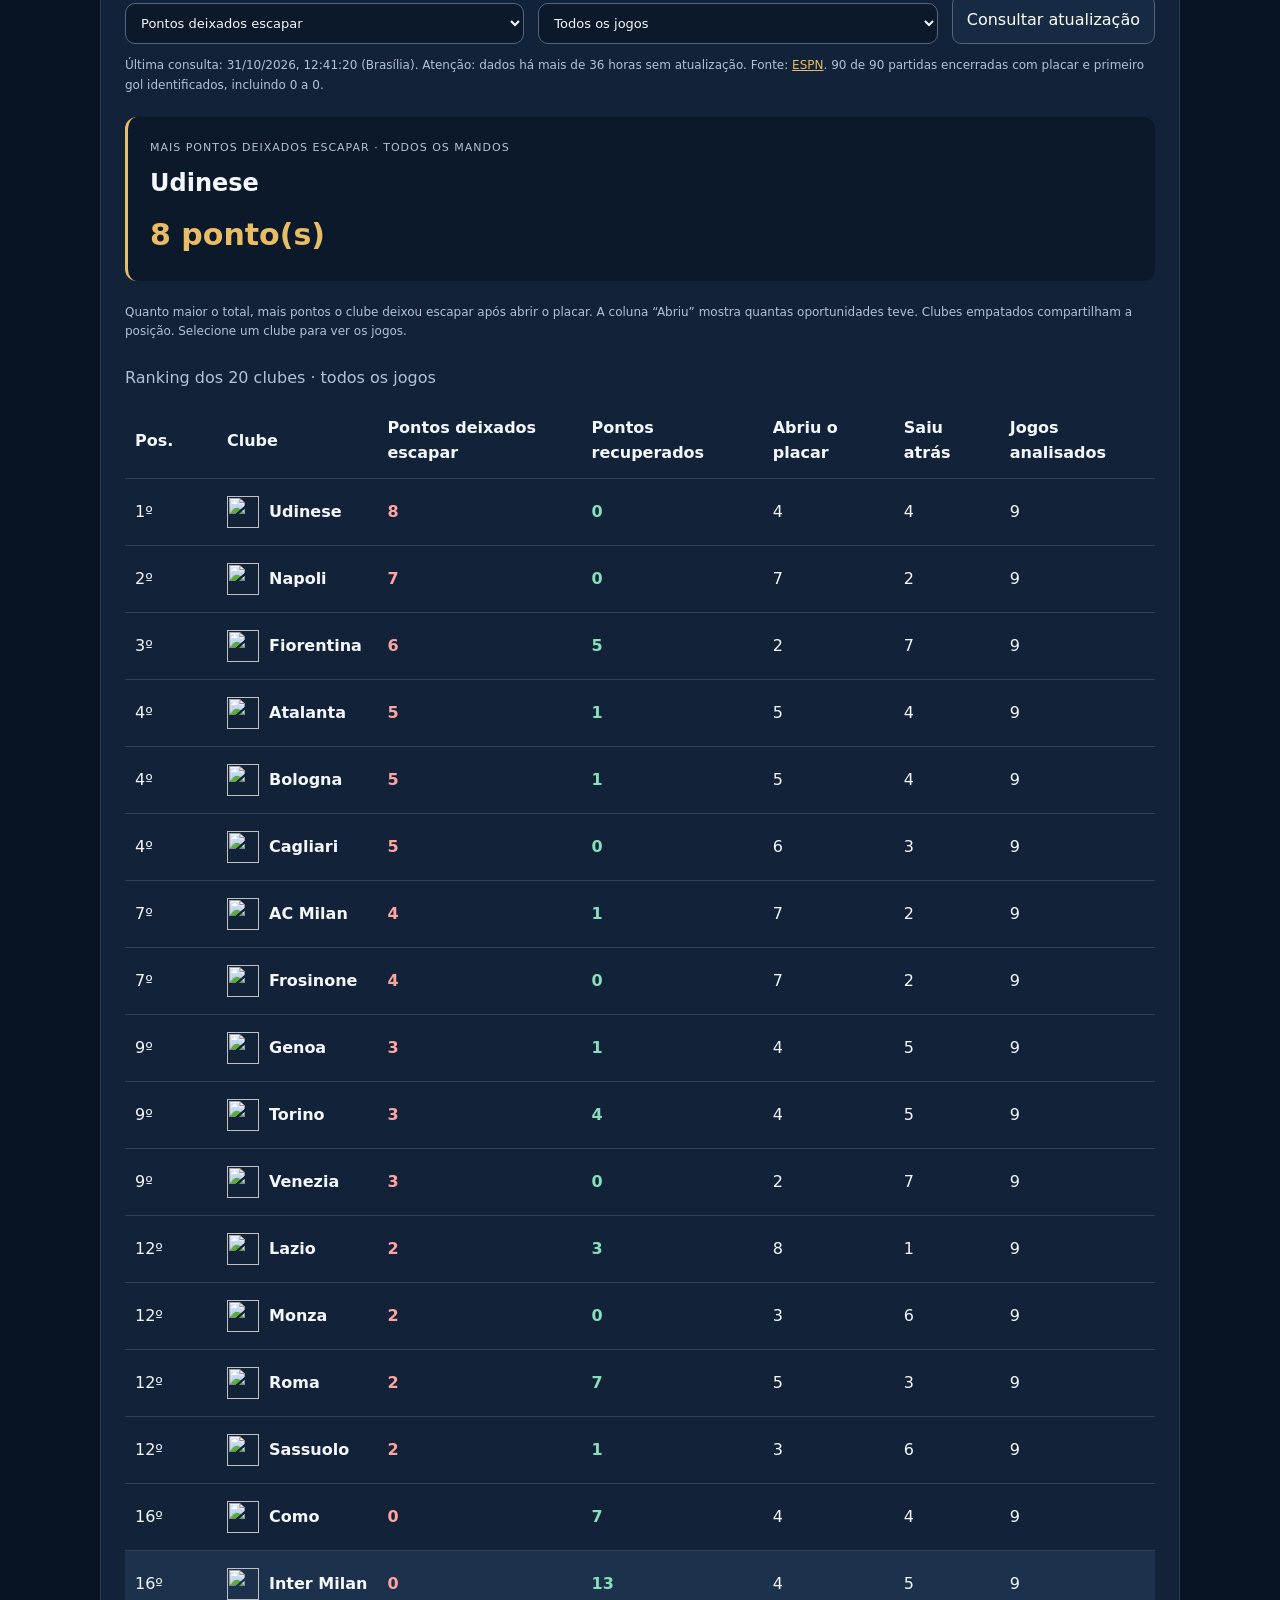
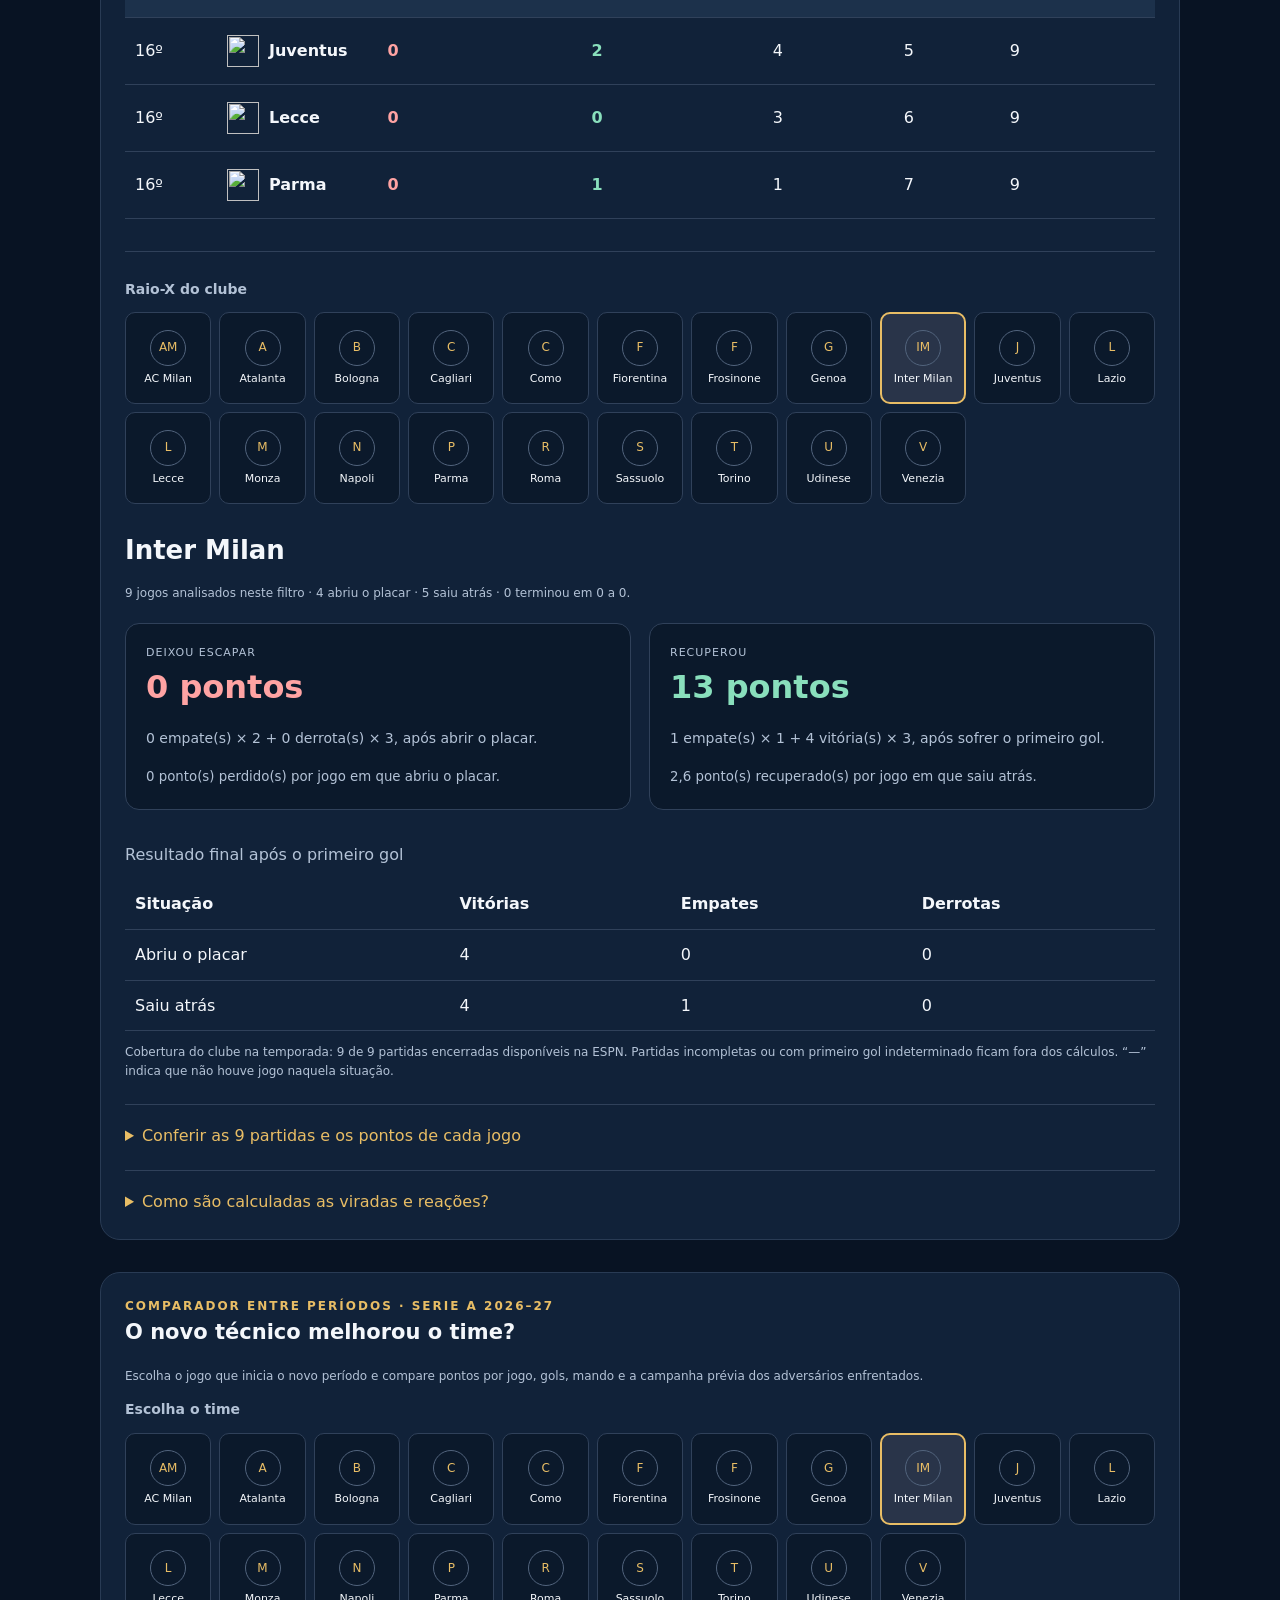
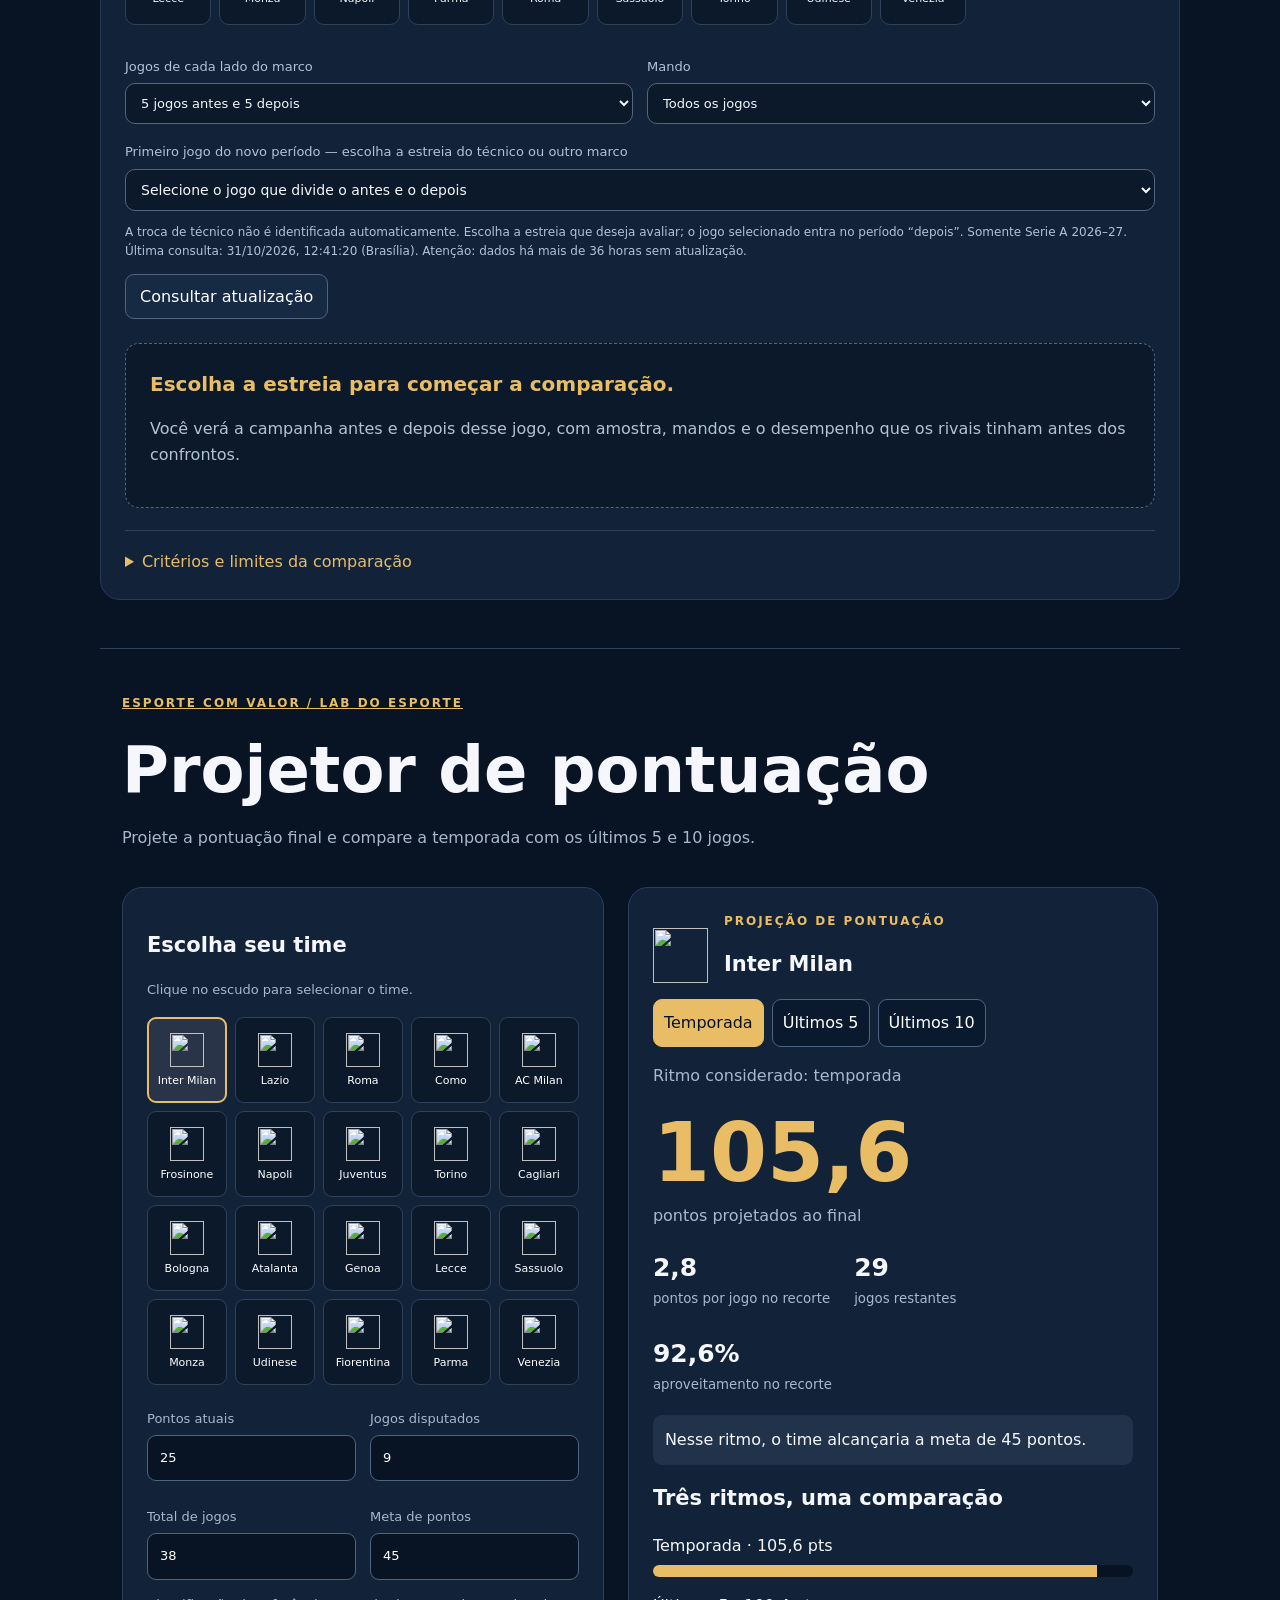
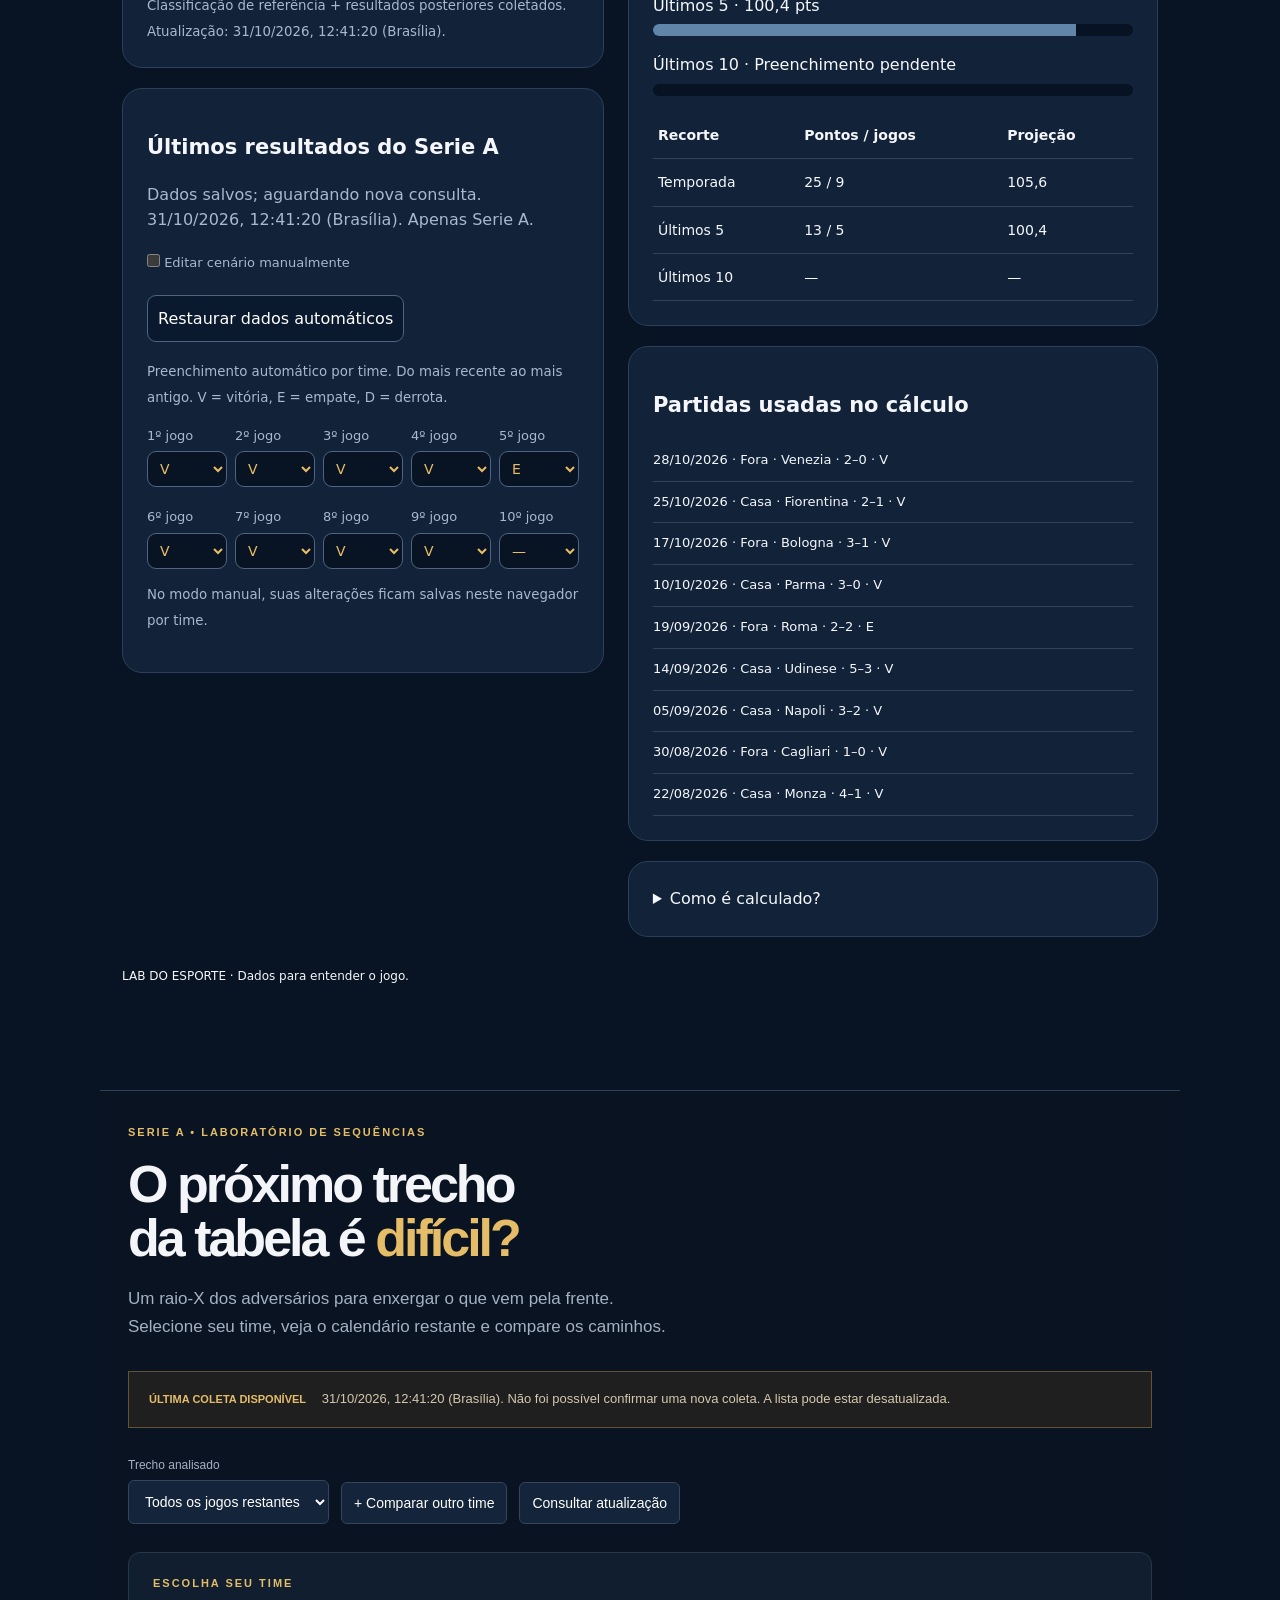
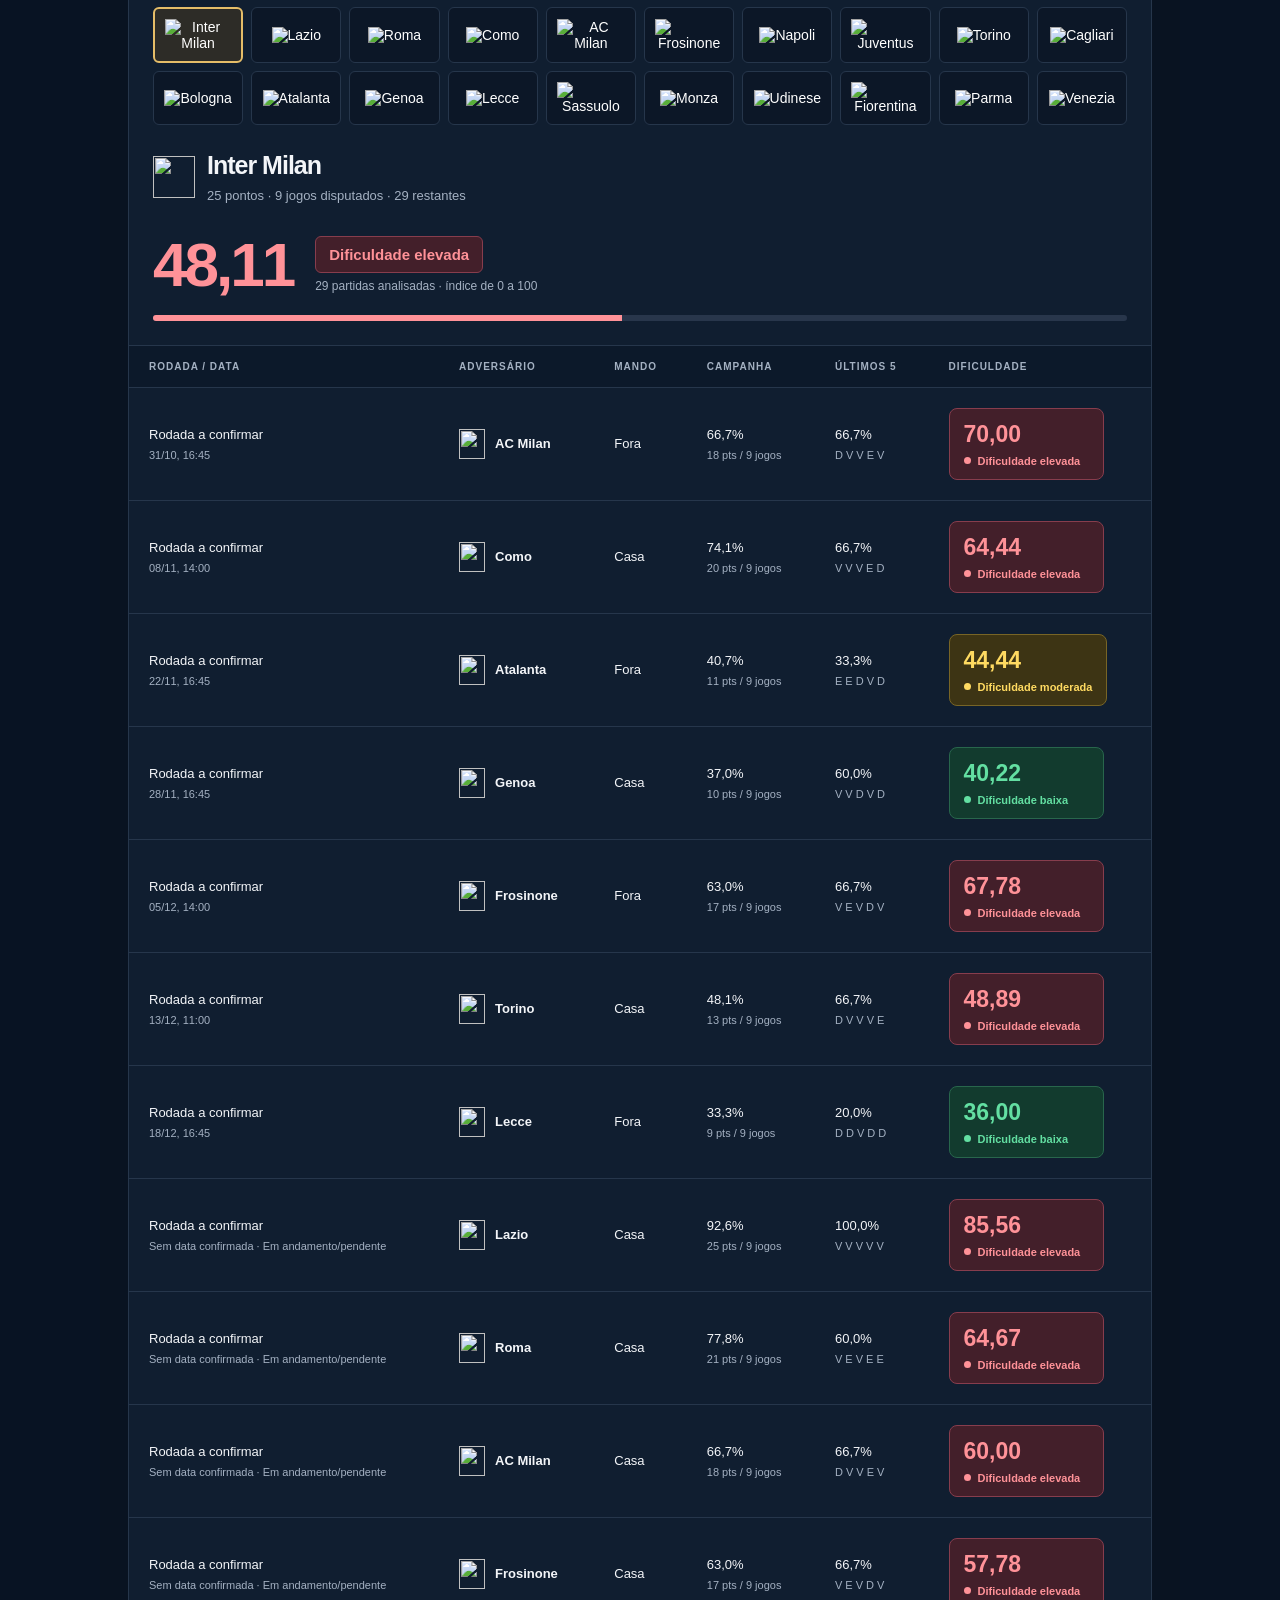
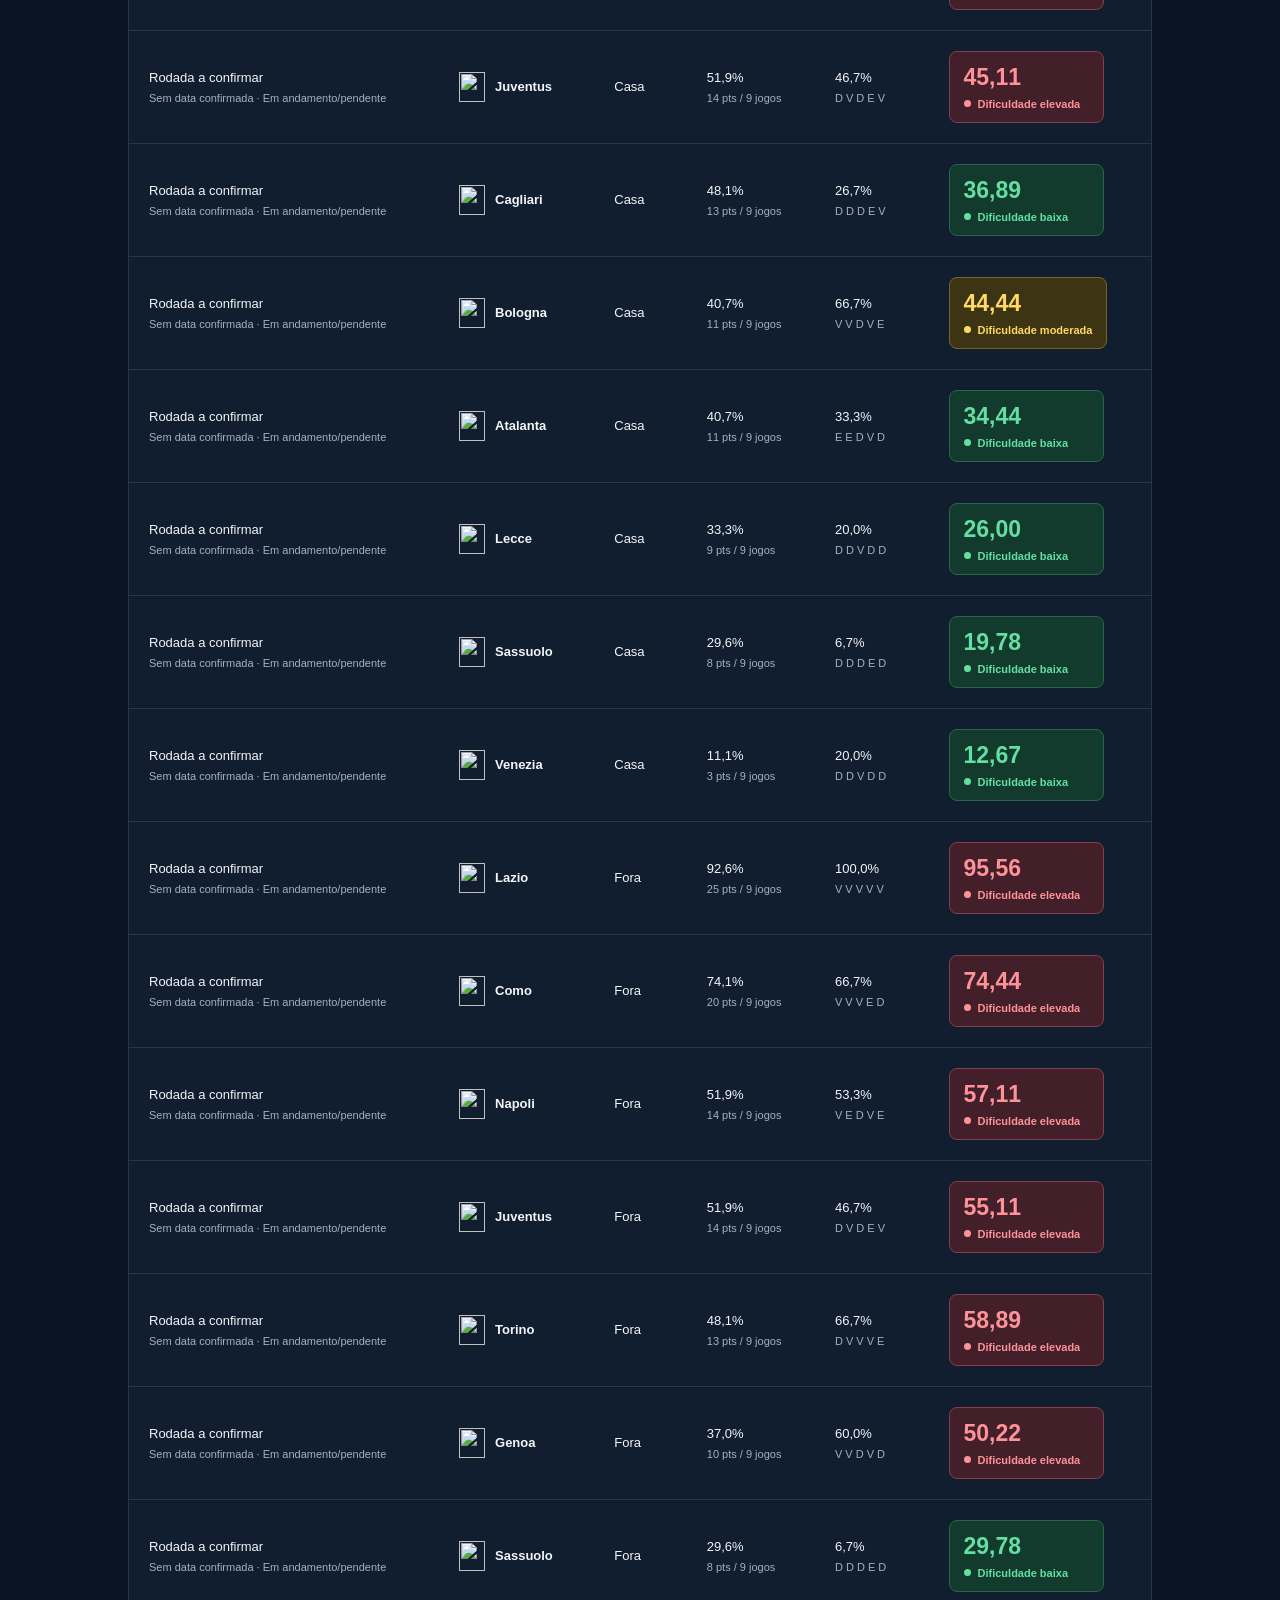
==== commit 236229da: "Replace team dropdowns with open club badge grids" ====
--- a/index.html
+++ b/index.html
@@ -9,7 +9,17 @@
 </script>
 <meta charset="utf-8"><meta name="viewport" content="width=device-width,initial-scale=1"><meta name="description" content="Calcule quantos pontos seu time precisa e compare o aproveitamento atual com o necessário para alcançar sua meta."><title>Quanto Falta — Itália | Serie A</title><style>
 :root{color-scheme:dark;--bg:#081323;--card:#112239;--gold:#e8bd65;--muted:#b3c2d6}*{box-sizing:border-box}body{margin:0;background:var(--bg);color:#f4f7fb;font:16px/1.6 system-ui,sans-serif}main{max-width:1120px;margin:auto;padding:36px 20px}a{color:var(--gold)}header{border-bottom:1px solid #30415a;padding-bottom:25px;margin-bottom:28px}.brand{color:var(--gold);font-weight:800;letter-spacing:2px;font-size:12px}h1{font-size:clamp(36px,7vw,66px);line-height:1.1;margin:16px 0}h2{font-size:21px;margin-top:0}p{color:var(--muted)}.layout{display:grid;grid-template-columns:1fr 1.15fr;gap:24px}.panel{background:var(--card);border:1px solid #293b54;border-radius:20px;padding:24px}.teams{display:grid;grid-template-columns:repeat(5,1fr);gap:8px;margin:15px 0}.team{background:#0b192b;color:#fff;border:1px solid #30415a;border-radius:10px;padding:8px 3px;font-size:10px;cursor:pointer;min-height:78px}.team img{display:block;width:32px;height:32px;object-fit:contain;margin:0 auto 5px}.team[aria-pressed=true]{border:2px solid var(--gold);background:#293449}button{font:inherit;cursor:pointer}button:focus-visible,input:focus-visible{outline:3px solid var(--gold);outline-offset:3px}.actions{display:flex;gap:10px;flex-wrap:wrap;margin:16px 0}.action{border:1px solid #52647d;border-radius:9px;background:#162a44;color:white;padding:9px 14px}.fields{display:grid;grid-template-columns:1fr 1fr;gap:16px}label{font-size:13px;color:var(--muted)}input{display:block;width:100%;margin-top:5px;padding:12px;background:#081323;border:1px solid #53647b;border-radius:9px;color:white;font:600 20px system-ui}.result-head{display:grid;grid-template-columns:minmax(0,1fr) minmax(120px,.8fr);gap:16px;align-items:center}.selected-team{text-align:center;padding:8px}.selected-team img{display:block;width:88px;height:88px;object-fit:contain;margin:0 auto 8px}.selected-team img[hidden]{display:none}.selected-team>strong{display:block;font-size:16px}.selected-team #resultCurrentPoints{font-size:30px;color:var(--gold)}.selected-team span{color:var(--muted);font-size:12px}.selected-team #resultScenario{display:block}.big{font-size:76px;font-weight:850;line-height:1.1;color:var(--gold)}.stats{display:grid;grid-template-columns:1fr 1fr;gap:12px;margin:24px 0}.stat{padding:14px;border-radius:12px;background:#081323}.stat strong{font-size:28px;display:block}.points-summary .stat{border:1px solid #576044;background:#192b3d}.points-summary strong{color:var(--gold);font-size:38px}.points-summary span{font-size:13px}.stat span{font-size:12px;color:var(--muted)}.track{height:13px;background:#071322;border-radius:20px;margin:8px 0 17px;overflow:hidden}.bar{height:100%;border-radius:20px}.row{display:flex;justify-content:space-between;gap:12px}.status{padding:16px;border-radius:12px;border-left:5px solid var(--gold);background:#25354b}.small{font-size:12px}.error{color:#ffb8bb}details{margin-top:24px;border-top:1px solid #30415a;padding-top:18px}footer{padding-top:30px}.hidden{display:none}@media(max-width:760px){.layout{grid-template-columns:1fr}.panel{padding:18px}.big{font-size:64px}}@media(prefers-reduced-motion:no-preference){.bar{transition:width .25s}}
-</style><link rel="stylesheet" href="./panorama.css"><link rel="stylesheet" href="./relogio-gols.css"><link rel="stylesheet" href="./viradas-reacoes.css"><link rel="stylesheet" href="./comparador-periodos.css"></head><body><main><header id="quanto-falta"><a class="brand" href="https://esportecomvalor.wordpress.com/">ESPORTE COM VALOR / LAB DO ESPORTE</a><h1>Quanto Falta — Itália</h1><p>Escolha seu time ou monte um cenário. Descubra o ritmo necessário para alcançar 45 pontos — ou a meta que você definir.</p><nav class="actions" aria-label="Ferramentas do Lab do Esporte"><a class="action" href="#quanto-falta">Quanto Falta?</a><a class="action" href="#projetor">Projetor de Pontuação</a><a class="action" href="#termometro">Termômetro — Serie A</a><a class="action" href="#raio-x">Raio-X dos próximos jogos</a><a class="action" href="#mudancas">O que mudou na tabela</a><a class="action" href="#rankings-gols">Ataques e defesas</a><a class="action" href="#casa-fora">Casa ou fora?</a><a class="action" href="#relogio-dos-gols">Relógio dos Gols</a><a class="action" href="#viradas-e-reacoes">Viradas e reações</a><a class="action" href="#antes-e-depois">Antes e depois do técnico</a></nav></header><div class="layout"><section class="panel"><h2>1. Escolha o time</h2><p class="small">Serie A 2026–27 · clique no escudo para carregar pontos e jogos.</p><div class="teams" id="teams"></div><div class="actions"><button type="button" class="action" id="manual">Preencher manualmente</button><button type="button" class="action" id="reset">Restaurar dados do time</button></div><h2 id="selection">Cenário manual</h2><form id="form"><div class="fields"><label>Pontos atuais<input id="points" type="number" min="0" step="1" required value="32"></label><label>Jogos disputados<input id="played" type="number" min="0" step="1" required value="31"></label><label>Meta de pontos<input id="target" type="number" min="1" step="1" required value="45"></label><label>Total de jogos por time<input id="total" type="number" min="1" max="1000" step="1" required value="38"></label></div><div class="stats points-summary" aria-live="polite" aria-label="Resumo de pontos"><div class="stat"><strong id="neededPoints">—</strong><span id="neededLabel">pontos para chegar a 45</span></div><div class="stat"><strong id="availablePoints">—</strong><span>pontos ainda em disputa</span></div></div></form><p id="origin" class="small"></p><p id="error" role="alert" class="error"></p></section><section class="panel" aria-label="Resultado"><div id="results" aria-live="polite"><div class="result-head"><div><div class="brand" id="resultTitle">PARA ALCANÇAR A META</div><div class="big" id="missing">—</div><div id="remaining">pontos necessários</div></div><div class="selected-team"><img id="resultBadge" alt="" width="88" height="88"><strong id="resultTeamName"></strong><div><strong id="resultCurrentPoints">—</strong><span> pontos atuais</span></div><span class="small" id="resultScenario"></span></div></div><div class="stats"><div class="stat"><strong id="neededPointsResult">—</strong><span id="neededLabelResult">pontos para chegar a 45</span></div><div class="stat"><strong id="availablePointsResult">—</strong><span>pontos ainda em disputa</span></div><div class="stat"><strong id="games">—</strong><span>jogos restantes</span></div><div class="stat"><strong id="max">—</strong><span>máximo de pontos ao final</span></div></div><div class="row"><span>Aproveitamento atual</span><strong id="current">—</strong></div><div class="track"><div id="currentBar" class="bar" style="background:#e8bd65"></div></div><div class="row"><span>Aproveitamento necessário</span><strong id="required">—</strong></div><div class="track"><div id="requiredBar" class="bar"></div></div><div id="status" class="status"></div><p id="projection" class="small"></p><details><summary>Como interpretar os cálculos</summary><p class="small">Atual = pontos ÷ (3 × jogos disputados). Necessário = pontos que faltam ÷ (3 × jogos restantes). A diferença é expressa em pontos percentuais (p.p.).</p><p class="small">Vermelho claro: aumento de até 5 p.p.; tons mais escuros: acima de 5, 10 e 20 p.p. Verde: o ritmo necessário não supera o atual. As cores comparam ritmos e não representam probabilidade de rebaixamento.</p><p class="small">A projeção mantém a média de pontos por jogo e pode resultar em número fracionário. Não prevê resultados. A meta inicial de 45 pontos é editável e não representa uma linha de permanência para esta liga. Os cálculos consideram três pontos por vitória e não contemplam punições ou bonificações.</p></details></div></section></div><section class="panel panorama" id="mudancas"><div class="brand">BALANÇO DA RODADA</div><h2>O que mudou na tabela?</h2><p class="small">Posições dos 20 clubes entre as últimas coletas validadas. Horário de Brasília; pode haver atraso após as partidas.</p><div id="day-content" aria-live="polite">Carregando comparação…</div></section><section class="panel panorama" id="rankings-gols"><div class="brand">SERIE A 2026–27</div><h2>Ataques e defesas</h2><p class="small">Rankings pelo total de gols no campeonato. A média por jogo ajuda a comparar clubes com partidas a menos. Empates no limite incluem todos os clubes empatados.</p><div id="goal-content" aria-live="polite">Carregando rankings…</div></section><section class="panel panorama" id="casa-fora"><div class="brand">COMPARADOR POR MANDO · SERIE A 2026–27</div><h2>Esse time joga melhor em casa ou fora?</h2><p class="small">Compare pontos por jogo, vitórias e gols como mandante e visitante.</p><div id="mando-content">Carregando comparação por mando…</div></section><section class="panel panorama" id="relogio-dos-gols"><div class="brand">RELÓGIO DOS GOLS · SERIE A 2026–27</div><h2>Quando meu time costuma marcar e sofrer gols?</h2><p class="small">Distribuição por faixas de minutos, com acréscimos separados e tamanho da amostra. Escolha o clube e compare os gols marcados e sofridos.</p><div id="goal-clock-content">Carregando o Relógio dos Gols…</div></section><section class="panel panorama" id="viradas-e-reacoes"><div class="brand">VIRADAS E REAÇÕES · SERIE A 2026–27</div><h2>Quem perdeu mais pontos depois de sair na frente?</h2><p class="small">Veja os pontos deixados escapar após abrir o placar e os recuperados depois de sofrer o primeiro gol.</p><div id="reactions-content">Carregando o painel de viradas e reações…</div></section><section class="panel panorama" id="antes-e-depois"><div class="brand">COMPARADOR ENTRE PERÍODOS · SERIE A 2026–27</div><h2>O novo técnico melhorou o time?</h2><p class="small">Escolha o jogo que inicia o novo período e compare pontos por jogo, gols, mando e a campanha prévia dos adversários enfrentados.</p><div id="periods-content">Carregando o comparador entre períodos…</div></section><section id="projetor" aria-label="Projetor de pontuação" style="scroll-margin-top:20px;margin-top:48px;border-top:1px solid #30415a"><iframe id="projectorFrame" title="Projetor de pontuação — últimos 5 e 10 jogos do Serie A" src="./projetor.html" loading="lazy" style="width:100%;border:0;min-height:800px;height:2200px;display:block;color-scheme:dark"></iframe></section><section id="raio-x" aria-label="Raio-X dos próximos jogos" style="scroll-margin-top:20px;margin-top:48px;border-top:1px solid #30415a"><iframe id="raioxFrame" title="Raio-X dos próximos jogos — dificuldade da sequência" src="./raio-x.html" loading="lazy" style="width:100%;border:0;min-height:900px;height:2400px;display:block;color-scheme:dark"></iframe></section><section id="termometro" style="scroll-margin-top:20px;margin-top:48px;border-top:1px solid #30415a"><iframe id="thermoFrame" title="Termômetro — Serie A" src="./termometro.html?v=20261017-titulo" loading="lazy" style="width:100%;border:0;height:2600px;display:block;color-scheme:dark"></iframe></section><footer><p class="small"><span id="dataStatus">Classificação de referência: 17/10/2026, 00h45</span>, conforme <a href="https://classificacaogeral.com.br/campeonato-brasileiro-serie-a/2026" target="_blank" rel="noopener noreferrer">Classificação Geral</a>. <span id="dataMode">Cadastro inicial. Aguardando primeira consulta automática.</span> Alterações nos campos são simulações e não modificam a classificação publicada.</p><p class="small">Escudos consultados na ESPN. Pertencem aos respectivos clubes e dependem da disponibilidade da fonte externa.</p><p class="small">Tabela adaptada da Wikipédia, por seus colaboradores, sob <a href="https://creativecommons.org/licenses/by-sa/4.0/">CC BY-SA 4.0</a>. Foram extraídos e normalizados pontos e jogos. <a href="https://pt.wikipedia.org/w/index.php?title=Campeonato_Brasileiro_de_Futebol_de_2026_-_S%C3%A9rie_A&amp;action=history">Histórico e autoria</a>. A licença da tabela não se aplica aos escudos nem ao código da calculadora.</p></footer></main><script>
+</style><link rel="stylesheet" href="./panorama.css"><link rel="stylesheet" href="./relogio-gols.css"><link rel="stylesheet" href="./viradas-reacoes.css"><link rel="stylesheet" href="./comparador-periodos.css"><style id="ecv-league-navigation-style">
+.ecv-leagues{margin-top:48px;padding:30px 24px;border:1px solid #30415a;border-radius:20px;background:linear-gradient(145deg,#112239,#0b192b)}
+.ecv-leagues h2{margin:8px 0;font-size:26px}.ecv-leagues>p{margin:0 0 24px;color:#b3c2d6}
+.ecv-league-grid{display:grid;grid-template-columns:repeat(5,minmax(0,1fr));gap:12px}
+.ecv-league-card{display:flex;flex-direction:column;align-items:center;justify-content:center;gap:4px;min-height:170px;padding:16px 8px;text-decoration:none;color:#f4f7fb;background:#081323;border:1px solid #30415a;border-radius:14px;text-align:center;transition:border-color .18s,background .18s,transform .18s}
+.ecv-league-card svg{width:64px;height:72px;margin-bottom:8px;flex-shrink:0}.ecv-league-card strong{font-size:15px;line-height:1.3}.ecv-league-card span{font-size:12px;color:#b3c2d6}
+.ecv-league-card:hover{border-color:#e8bd65;background:#182b43;transform:translateY(-3px)}.ecv-league-card:focus-visible{outline:3px solid #e8bd65;outline-offset:4px}
+@media(max-width:700px){.ecv-league-grid{grid-template-columns:repeat(3,minmax(0,1fr))}.ecv-leagues{padding:24px 16px}}
+@media(max-width:420px){.ecv-league-grid{grid-template-columns:repeat(2,minmax(0,1fr))}}
+@media(prefers-reduced-motion:reduce){.ecv-league-card{transition:none}.ecv-league-card:hover{transform:none}}
+</style></head><body><main><header id="quanto-falta"><a class="brand" href="https://esportecomvalor.wordpress.com/">ESPORTE COM VALOR / LAB DO ESPORTE</a><h1>Quanto Falta — Itália</h1><p>Escolha seu time ou monte um cenário. Descubra o ritmo necessário para alcançar 45 pontos — ou a meta que você definir.</p><nav class="actions" aria-label="Ferramentas do Lab do Esporte"><a class="action" href="#quanto-falta">Quanto Falta?</a><a class="action" href="#projetor">Projetor de Pontuação</a><a class="action" href="#termometro">Termômetro — Serie A</a><a class="action" href="#raio-x">Raio-X dos próximos jogos</a><a class="action" href="#mudancas">O que mudou na tabela</a><a class="action" href="#rankings-gols">Ataques e defesas</a><a class="action" href="#casa-fora">Casa ou fora?</a><a class="action" href="#relogio-dos-gols">Relógio dos Gols</a><a class="action" href="#viradas-e-reacoes">Viradas e reações</a><a class="action" href="#antes-e-depois">Antes e depois do técnico</a></nav></header><div class="layout"><section class="panel"><h2>1. Escolha o time</h2><p class="small">Serie A 2026–27 · clique no escudo para carregar pontos e jogos.</p><div class="teams" id="teams"></div><div class="actions"><button type="button" class="action" id="manual">Preencher manualmente</button><button type="button" class="action" id="reset">Restaurar dados do time</button></div><h2 id="selection">Cenário manual</h2><form id="form"><div class="fields"><label>Pontos atuais<input id="points" type="number" min="0" step="1" required value="32"></label><label>Jogos disputados<input id="played" type="number" min="0" step="1" required value="31"></label><label>Meta de pontos<input id="target" type="number" min="1" step="1" required value="45"></label><label>Total de jogos por time<input id="total" type="number" min="1" max="1000" step="1" required value="38"></label></div><div class="stats points-summary" aria-live="polite" aria-label="Resumo de pontos"><div class="stat"><strong id="neededPoints">—</strong><span id="neededLabel">pontos para chegar a 45</span></div><div class="stat"><strong id="availablePoints">—</strong><span>pontos ainda em disputa</span></div></div></form><p id="origin" class="small"></p><p id="error" role="alert" class="error"></p></section><section class="panel" aria-label="Resultado"><div id="results" aria-live="polite"><div class="result-head"><div><div class="brand" id="resultTitle">PARA ALCANÇAR A META</div><div class="big" id="missing">—</div><div id="remaining">pontos necessários</div></div><div class="selected-team"><img id="resultBadge" alt="" width="88" height="88"><strong id="resultTeamName"></strong><div><strong id="resultCurrentPoints">—</strong><span> pontos atuais</span></div><span class="small" id="resultScenario"></span></div></div><div class="stats"><div class="stat"><strong id="neededPointsResult">—</strong><span id="neededLabelResult">pontos para chegar a 45</span></div><div class="stat"><strong id="availablePointsResult">—</strong><span>pontos ainda em disputa</span></div><div class="stat"><strong id="games">—</strong><span>jogos restantes</span></div><div class="stat"><strong id="max">—</strong><span>máximo de pontos ao final</span></div></div><div class="row"><span>Aproveitamento atual</span><strong id="current">—</strong></div><div class="track"><div id="currentBar" class="bar" style="background:#e8bd65"></div></div><div class="row"><span>Aproveitamento necessário</span><strong id="required">—</strong></div><div class="track"><div id="requiredBar" class="bar"></div></div><div id="status" class="status"></div><p id="projection" class="small"></p><details><summary>Como interpretar os cálculos</summary><p class="small">Atual = pontos ÷ (3 × jogos disputados). Necessário = pontos que faltam ÷ (3 × jogos restantes). A diferença é expressa em pontos percentuais (p.p.).</p><p class="small">Vermelho claro: aumento de até 5 p.p.; tons mais escuros: acima de 5, 10 e 20 p.p. Verde: o ritmo necessário não supera o atual. As cores comparam ritmos e não representam probabilidade de rebaixamento.</p><p class="small">A projeção mantém a média de pontos por jogo e pode resultar em número fracionário. Não prevê resultados. A meta inicial de 45 pontos é editável e não representa uma linha de permanência para esta liga. Os cálculos consideram três pontos por vitória e não contemplam punições ou bonificações.</p></details></div></section></div><section class="panel panorama" id="mudancas"><div class="brand">BALANÇO DA RODADA</div><h2>O que mudou na tabela?</h2><p class="small">Posições dos 20 clubes entre as últimas coletas validadas. Horário de Brasília; pode haver atraso após as partidas.</p><div id="day-content" aria-live="polite">Carregando comparação…</div></section><section class="panel panorama" id="rankings-gols"><div class="brand">SERIE A 2026–27</div><h2>Ataques e defesas</h2><p class="small">Rankings pelo total de gols no campeonato. A média por jogo ajuda a comparar clubes com partidas a menos. Empates no limite incluem todos os clubes empatados.</p><div id="goal-content" aria-live="polite">Carregando rankings…</div></section><section class="panel panorama" id="casa-fora"><div class="brand">COMPARADOR POR MANDO · SERIE A 2026–27</div><h2>Esse time joga melhor em casa ou fora?</h2><p class="small">Compare pontos por jogo, vitórias e gols como mandante e visitante.</p><div id="mando-content">Carregando comparação por mando…</div></section><section class="panel panorama" id="relogio-dos-gols"><div class="brand">RELÓGIO DOS GOLS · SERIE A 2026–27</div><h2>Quando meu time costuma marcar e sofrer gols?</h2><p class="small">Distribuição por faixas de minutos, com acréscimos separados e tamanho da amostra. Escolha o clube e compare os gols marcados e sofridos.</p><div id="goal-clock-content">Carregando o Relógio dos Gols…</div></section><section class="panel panorama" id="viradas-e-reacoes"><div class="brand">VIRADAS E REAÇÕES · SERIE A 2026–27</div><h2>Quem perdeu mais pontos depois de sair na frente?</h2><p class="small">Veja os pontos deixados escapar após abrir o placar e os recuperados depois de sofrer o primeiro gol.</p><div id="reactions-content">Carregando o painel de viradas e reações…</div></section><section class="panel panorama" id="antes-e-depois"><div class="brand">COMPARADOR ENTRE PERÍODOS · SERIE A 2026–27</div><h2>O novo técnico melhorou o time?</h2><p class="small">Escolha o jogo que inicia o novo período e compare pontos por jogo, gols, mando e a campanha prévia dos adversários enfrentados.</p><div id="periods-content">Carregando o comparador entre períodos…</div></section><section id="projetor" aria-label="Projetor de pontuação" style="scroll-margin-top:20px;margin-top:48px;border-top:1px solid #30415a"><iframe id="projectorFrame" title="Projetor de pontuação — últimos 5 e 10 jogos do Serie A" src="./projetor.html" loading="lazy" style="width:100%;border:0;min-height:800px;height:2200px;display:block;color-scheme:dark"></iframe></section><section id="raio-x" aria-label="Raio-X dos próximos jogos" style="scroll-margin-top:20px;margin-top:48px;border-top:1px solid #30415a"><iframe id="raioxFrame" title="Raio-X dos próximos jogos — dificuldade da sequência" src="./raio-x.html" loading="lazy" style="width:100%;border:0;min-height:900px;height:2400px;display:block;color-scheme:dark"></iframe></section><section id="termometro" style="scroll-margin-top:20px;margin-top:48px;border-top:1px solid #30415a"><iframe id="thermoFrame" title="Termômetro — Serie A" src="./termometro.html?v=20261017-titulo" loading="lazy" style="width:100%;border:0;height:2600px;display:block;color-scheme:dark"></iframe></section><section class="ecv-leagues" aria-labelledby="ecv-leagues-title"><div class="brand">QUANTO FALTA PELO MUNDO</div><h2 id="ecv-leagues-title">Explore outros campeonatos</h2><p>A mesma análise, em outra liga. Escolha um campeonato para continuar.</p><nav class="ecv-league-grid" aria-label="Outros campeonatos do Quanto Falta"><a class="ecv-league-card" data-ecv-league="brasileirao" href="https://obrunofavoretto.github.io/calculadora-45-pontos/" aria-label="Abrir Quanto Falta — Brasil, Brasileirão"><svg viewBox="0 0 80 88" aria-hidden="true" focusable="false"><defs><clipPath id="ecv-shield-brasileirao"><path d="M8 6h64v39c0 19-15 29-32 37C23 74 8 64 8 45Z"/></clipPath></defs><g clip-path="url(#ecv-shield-brasileirao)"><path fill="#159447" d="M8 6h64v70H8z"/><path fill="#ffda44" d="m40 16 27 23-27 23L13 39z"/><circle cx="40" cy="39" r="13" fill="#17479e"/><path d="M28 35q13-3 24 9" fill="none" stroke="#fff" stroke-width="3"/></g><path d="M8 6h64v39c0 19-15 29-32 37C23 74 8 64 8 45Z" fill="none" stroke="#e8bd65" stroke-width="2.5"/></svg><strong>Brasil</strong><span>Brasileirão</span></a><a class="ecv-league-card" data-ecv-league="premier_league" href="https://obrunofavoretto.github.io/quanto-falta-premier-league/" aria-label="Abrir Quanto Falta — Inglaterra, Premier League"><svg viewBox="0 0 80 88" aria-hidden="true" focusable="false"><defs><clipPath id="ecv-shield-premier_league"><path d="M8 6h64v39c0 19-15 29-32 37C23 74 8 64 8 45Z"/></clipPath></defs><g clip-path="url(#ecv-shield-premier_league)"><path fill="#fff" d="M8 6h64v70H8z"/><path fill="#c8102e" d="M34 6h12v70H34z"/><path fill="#c8102e" d="M8 30h64v12H8z"/></g><path d="M8 6h64v39c0 19-15 29-32 37C23 74 8 64 8 45Z" fill="none" stroke="#e8bd65" stroke-width="2.5"/></svg><strong>Inglaterra</strong><span>Premier League</span></a><a class="ecv-league-card" data-ecv-league="la_liga" href="https://obrunofavoretto.github.io/quanto-falta-la-liga/" aria-label="Abrir Quanto Falta — Espanha, La Liga"><svg viewBox="0 0 80 88" aria-hidden="true" focusable="false"><defs><clipPath id="ecv-shield-la_liga"><path d="M8 6h64v39c0 19-15 29-32 37C23 74 8 64 8 45Z"/></clipPath></defs><g clip-path="url(#ecv-shield-la_liga)"><path fill="#aa151b" d="M8 6h64v70H8z"/><path fill="#f1bf00" d="M8 24h64v28H8z"/></g><path d="M8 6h64v39c0 19-15 29-32 37C23 74 8 64 8 45Z" fill="none" stroke="#e8bd65" stroke-width="2.5"/></svg><strong>Espanha</strong><span>La Liga</span></a><a class="ecv-league-card" data-ecv-league="bundesliga" href="https://obrunofavoretto.github.io/quanto-falta-bundesliga/" aria-label="Abrir Quanto Falta — Alemanha, Bundesliga"><svg viewBox="0 0 80 88" aria-hidden="true" focusable="false"><defs><clipPath id="ecv-shield-bundesliga"><path d="M8 6h64v39c0 19-15 29-32 37C23 74 8 64 8 45Z"/></clipPath></defs><g clip-path="url(#ecv-shield-bundesliga)"><path fill="#191919" d="M8 6h64v70H8z"/><path fill="#d00" d="M8 27h64v22H8z"/><path fill="#ffce00" d="M8 49h64v27H8z"/></g><path d="M8 6h64v39c0 19-15 29-32 37C23 74 8 64 8 45Z" fill="none" stroke="#e8bd65" stroke-width="2.5"/></svg><strong>Alemanha</strong><span>Bundesliga</span></a><a class="ecv-league-card" data-ecv-league="ligue_1" href="https://obrunofavoretto.github.io/quanto-falta-ligue-1/" aria-label="Abrir Quanto Falta — França, Ligue 1"><svg viewBox="0 0 80 88" aria-hidden="true" focusable="false"><defs><clipPath id="ecv-shield-ligue_1"><path d="M8 6h64v39c0 19-15 29-32 37C23 74 8 64 8 45Z"/></clipPath></defs><g clip-path="url(#ecv-shield-ligue_1)"><path fill="#fff" d="M8 6h64v70H8z"/><path fill="#002654" d="M8 6h21v70H8z"/><path fill="#ed2939" d="M51 6h21v70H51z"/></g><path d="M8 6h64v39c0 19-15 29-32 37C23 74 8 64 8 45Z" fill="none" stroke="#e8bd65" stroke-width="2.5"/></svg><strong>França</strong><span>Ligue 1</span></a></nav></section><footer><p class="small"><span id="dataStatus">Classificação de referência: 17/10/2026, 00h45</span>, conforme <a href="https://classificacaogeral.com.br/campeonato-brasileiro-serie-a/2026" target="_blank" rel="noopener noreferrer">Classificação Geral</a>. <span id="dataMode">Cadastro inicial. Aguardando primeira consulta automática.</span> Alterações nos campos são simulações e não modificam a classificação publicada.</p><p class="small">Escudos consultados na ESPN. Pertencem aos respectivos clubes e dependem da disponibilidade da fonte externa.</p><p class="small">Tabela adaptada da Wikipédia, por seus colaboradores, sob <a href="https://creativecommons.org/licenses/by-sa/4.0/">CC BY-SA 4.0</a>. Foram extraídos e normalizados pontos e jogos. <a href="https://pt.wikipedia.org/w/index.php?title=Campeonato_Brasileiro_de_Futebol_de_2026_-_S%C3%A9rie_A&amp;action=history">Histórico e autoria</a>. A licença da tabela não se aplica aos escudos nem ao código da calculadora.</p></footer></main><script>
 const badges={"3417040367": "https://a.espncdn.com/i/teamlogos/soccer/500/110.png", "2141390539": "https://a.espncdn.com/i/teamlogos/soccer/500/112.png", "2267057376": "https://a.espncdn.com/i/teamlogos/soccer/500/104.png", "2777383916": "https://a.espncdn.com/i/teamlogos/soccer/500/2572.png", "2034419792": "https://a.espncdn.com/i/teamlogos/soccer/500/103.png", "3551984340": "https://a.espncdn.com/i/teamlogos/soccer/500/4057.png", "3429601513": "https://a.espncdn.com/i/teamlogos/soccer/500/114.png", "2032542557": "https://a.espncdn.com/i/teamlogos/soccer/500/111.png", "4280391182": "https://a.espncdn.com/i/teamlogos/soccer/500/239.png", "3980540039": "https://a.espncdn.com/i/teamlogos/soccer/500/2925.png", "663567942": "https://a.espncdn.com/i/teamlogos/soccer/500/107.png", "2503137536": "https://a.espncdn.com/i/teamlogos/soccer/500/105.png", "3939292337": "https://a.espncdn.com/i/teamlogos/soccer/500/3263.png", "1063453040": "https://a.espncdn.com/i/teamlogos/soccer/500/113.png", "611870388": "https://a.espncdn.com/i/teamlogos/soccer/500/3997.png", "1713673705": "https://a.espncdn.com/i/teamlogos/soccer/500/4007.png", "3350935335": "https://a.espncdn.com/i/teamlogos/soccer/500/118.png", "882974108": "https://a.espncdn.com/i/teamlogos/soccer/500/109.png", "3463794015": "https://a.espncdn.com/i/teamlogos/soccer/500/115.png", "3465326976": "https://a.espncdn.com/i/teamlogos/soccer/500/17530.png"};
 const clubs=[["Inter Milan", 25, 9, 3417040367], ["Lazio", 25, 9, 2141390539], ["Roma", 21, 9, 2267057376], ["Como", 20, 9, 2777383916], ["AC Milan", 18, 9, 2034419792], ["Frosinone", 17, 9, 3551984340], ["Napoli", 14, 9, 3429601513], ["Juventus", 14, 9, 2032542557], ["Torino", 13, 9, 4280391182], ["Cagliari", 13, 9, 3980540039], ["Bologna", 11, 9, 663567942], ["Atalanta", 11, 9, 2503137536], ["Genoa", 10, 9, 3939292337], ["Lecce", 9, 9, 1063453040], ["Sassuolo", 8, 9, 611870388], ["Monza", 7, 9, 1713673705], ["Udinese", 5, 9, 3350935335], ["Fiorentina", 5, 9, 882974108], ["Parma", 5, 9, 3463794015], ["Venezia", 3, 9, 3465326976]];
 function calculate(p,j,t,n){if(![p,j,t,n].every(Number.isInteger)||p<0||j<0||t<1||n<1||n>1000||j>n||p>3*j)throw Error('Informe números inteiros válidos. Jogos disputados não podem superar o total, e pontos não podem superar três por jogo.');let r=n-j,m=Math.max(0,t-p),a=j?p/(3*j)*100:null,b=m===0?0:r?m/(3*r)*100:null;return {r,m,a,b,max:p+3*r,gap:a===null||b===null?null:b-a,projection:j?p/j*n:null,achieved:m===0,impossible:m>3*r};}
@@ -17,7 +27,7 @@
 function updateTeamHeader(points){const badge=$('resultBadge');$('resultCurrentPoints').textContent=points;if(selected===null){badge.hidden=true;badge.removeAttribute('src');badge.alt='';$('resultTeamName').textContent='Cenário manual';$('resultScenario').textContent='Valores informados por você';}else{const club=clubs[selected];badge.hidden=false;badge.src=badges[club[3]];badge.alt='Escudo do '+club[0];$('resultTeamName').textContent=club[0];$('resultScenario').textContent=edited?'Simulação com valores editados':'';}}
 function render(){try{const ids=['points','played','target','total'];if(ids.some(id=>$(id).value.trim()===''))throw Error('Preencha todos os campos para calcular.');const [p,j,t,n]=ids.map(id=>Number($(id).value));const c=calculate(p,j,t,n);updateTeamHeader(p);$('error').textContent='';$('results').classList.remove('hidden');document.querySelector('.points-summary').classList.remove('hidden');$('missing').textContent=c.m;$('remaining').textContent='pontos para chegar a '+t;$('neededPoints').textContent=c.m;$('neededLabel').textContent='pontos para chegar a '+t;$('availablePoints').textContent=3*c.r;$('neededPointsResult').textContent=c.m;$('neededLabelResult').textContent='pontos para chegar a '+t;$('availablePointsResult').textContent=3*c.r;$('games').textContent=c.r;$('max').textContent=c.max;$('current').textContent=pct(c.a);$('required').textContent=pct(c.b);$('currentBar').style.width=(c.a||0)+'%';$('requiredBar').style.width=Math.min(100,c.b||0)+'%';const color=c.achieved?'#54d4a0':c.impossible?'#c84457':c.gap===null?'#e8bd65':c.gap<=0?'#54d4a0':c.gap<=5?'#ffb4a8':c.gap<=10?'#ff887d':c.gap<=20?'#ed5e68':'#c84457';$('requiredBar').style.background=color;$('status').style.borderColor=color;$('status').textContent=c.achieved?'Meta alcançada. Isso não garante permanência na divisão.':c.impossible?'Meta matematicamente impossível: mesmo vencendo todos os jogos restantes, o time chegaria a '+c.max+' pontos.':c.gap===null?'Ainda não há jogos disputados para comparar o ritmo.':c.gap>0?'É preciso aumentar o aproveitamento em '+c.gap.toLocaleString('pt-BR',{maximumFractionDigits:1})+' p.p. em relação ao atual.':'O aproveitamento necessário está '+Math.abs(c.gap).toLocaleString('pt-BR',{maximumFractionDigits:1})+' p.p. abaixo ou igual ao atual.';$('projection').textContent=c.projection===null?'Projeção indisponível antes da primeira partida.':'Mantendo a média atual: '+c.projection.toLocaleString('pt-BR',{maximumFractionDigits:1})+' pontos ao final. Projeção matemática, sem previsão de resultados.';$('origin').textContent=edited?'Simulação com valores editáveis. Não é uma consulta ao vivo.':(apiDate?'Última consulta da fonte pública: '+apiDate+'. Você pode editar para simular.':'Cadastro inicial desta liga. Você pode editar para simular.');}catch(e){$('error').textContent=e.message;$('results').classList.add('hidden');document.querySelector('.points-summary').classList.add('hidden');}}
 function choose(i){selected=i;edited=false;const c=clubs[i];$('selection').textContent=c[0];$('points').value=c[1];$('played').value=c[2];$('total').value=38;document.querySelectorAll('.team').forEach((el,k)=>el.setAttribute('aria-pressed',String(k===i)));render();}
-clubs.forEach((c,i)=>{const b=document.createElement('button');b.type='button';b.className='team';b.setAttribute('aria-pressed','false');b.setAttribute('aria-label','Selecionar '+c[0]);const img=document.createElement('img');img.src=badges[c[3]];img.alt='';img.loading='lazy';img.addEventListener('error',()=>{img.hidden=true;});b.append(img,document.createTextNode(c[0]));b.addEventListener('click',()=>choose(i));$('teams').append(b);});
+clubs.forEach((c,i)=>{const b=document.createElement('button');b.type='button';b.className='team';b.dataset.ecvClubId=String(c[3]);b.setAttribute('aria-pressed','false');b.setAttribute('aria-label','Selecionar '+c[0]);const img=document.createElement('img');img.src=badges[c[3]];img.alt='';img.loading='lazy';img.addEventListener('error',()=>{img.hidden=true;});b.append(img,document.createTextNode(c[0]));b.addEventListener('click',()=>choose(i));$('teams').append(b);});
 $('form').addEventListener('submit',e=>e.preventDefault());$('form').addEventListener('input',()=>{edited=true;render();});$('manual').addEventListener('click',()=>{selected=null;edited=true;$('selection').textContent='Cenário manual';document.querySelectorAll('.team').forEach(el=>el.setAttribute('aria-pressed','false'));['points','played'].forEach(id=>$(id).value='');render();$('points').focus();});$('reset').addEventListener('click',()=>{if(selected!==null)choose(selected);else{['points','played','target','total'].forEach((id,i)=>$(id).value=[0,0,45,38][i]);edited=true;render();}});choose(0);
 
 async function loadStandings(){
@@ -42,6 +52,6 @@
  }catch(error){$('dataMode').textContent='Não foi possível carregar a atualização automática. Exibindo o cadastro inicial desta liga; os dados podem estar desatualizados.';}
 }
 loadStandings();
-</script><script>window.addEventListener("message",event=>{const frame=document.getElementById("projectorFrame");if(event.origin!==location.origin||event.source!==frame.contentWindow||event.data?.type!=="ecv-projector-height")return;const h=event.data.height;if(Number.isFinite(h)&&h>300&&h<12000)frame.style.height=Math.ceil(h)+"px";});</script><script>window.addEventListener("message",e=>{const f=document.getElementById("thermoFrame");if(e.origin===location.origin&&e.source===f.contentWindow&&e.data?.type==="ecv-thermo-height"&&Number.isFinite(e.data.height)&&e.data.height>300&&e.data.height<15000)f.style.height=Math.ceil(e.data.height)+"px";});</script><script>window.addEventListener("message",e=>{const f=document.getElementById("raioxFrame");if(e.origin===location.origin&&e.source===f.contentWindow&&e.data?.type==="ecv-raiox-height"&&Number.isFinite(e.data.height)&&e.data.height>300&&e.data.height<20000)f.style.height=Math.ceil(e.data.height)+"px";});</script><script src="./panorama.js"></script><script src="./relogio-gols.js"></script><script src="./viradas-reacoes.js"></script><script src="./comparador-periodos.js"></script><script src="./ecv-analytics.js?v=1"></script></body></html>
+</script><script>window.addEventListener("message",event=>{const frame=document.getElementById("projectorFrame");if(event.origin!==location.origin||event.source!==frame.contentWindow||event.data?.type!=="ecv-projector-height")return;const h=event.data.height;if(Number.isFinite(h)&&h>300&&h<12000)frame.style.height=Math.ceil(h)+"px";});</script><script>window.addEventListener("message",e=>{const f=document.getElementById("thermoFrame");if(e.origin===location.origin&&e.source===f.contentWindow&&e.data?.type==="ecv-thermo-height"&&Number.isFinite(e.data.height)&&e.data.height>300&&e.data.height<15000)f.style.height=Math.ceil(e.data.height)+"px";});</script><script>window.addEventListener("message",e=>{const f=document.getElementById("raioxFrame");if(e.origin===location.origin&&e.source===f.contentWindow&&e.data?.type==="ecv-raiox-height"&&Number.isFinite(e.data.height)&&e.data.height>300&&e.data.height<20000)f.style.height=Math.ceil(e.data.height)+"px";});</script><script src="./panorama.js"></script><script src="./relogio-gols.js"></script><script src="./viradas-reacoes.js"></script><script src="./comparador-periodos.js"></script><script src="./ecv-analytics.js?v=3"></script><script src="./team-picker.js?v=1"></script></body></html>
 
 
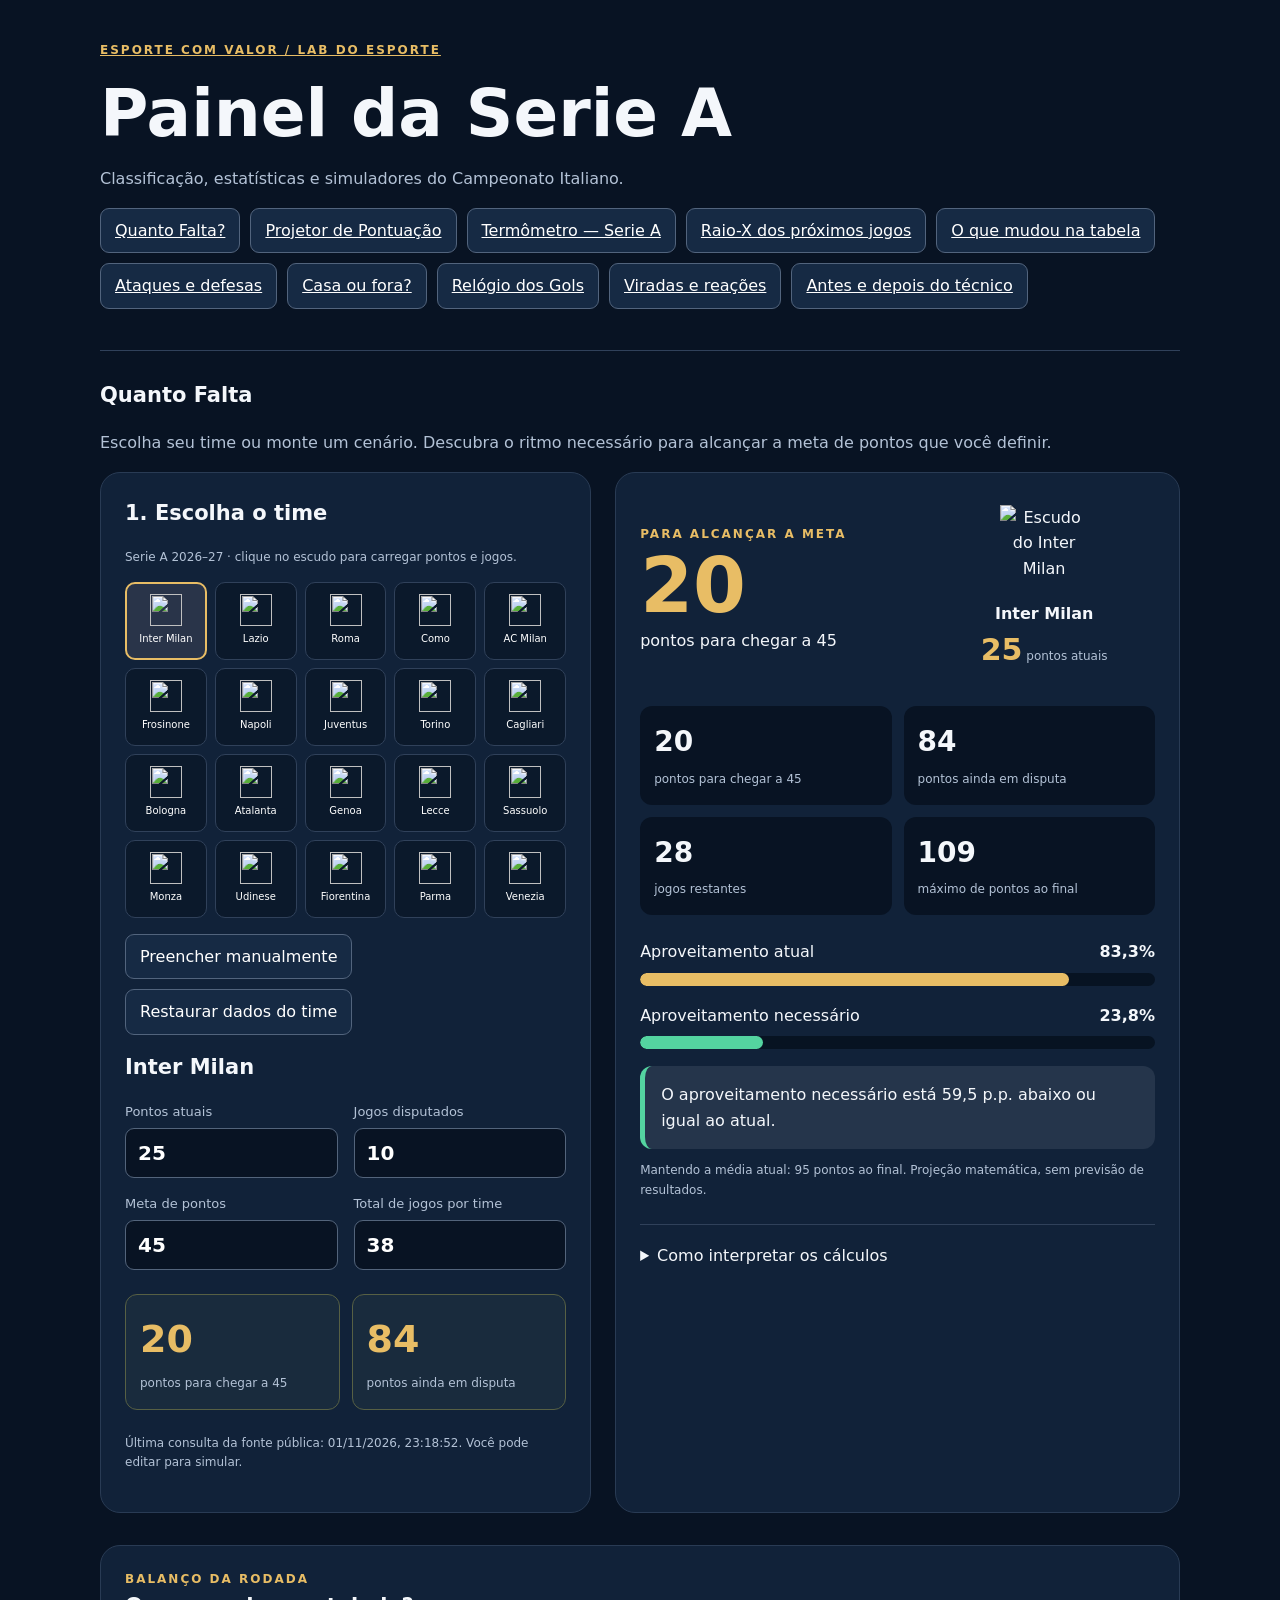
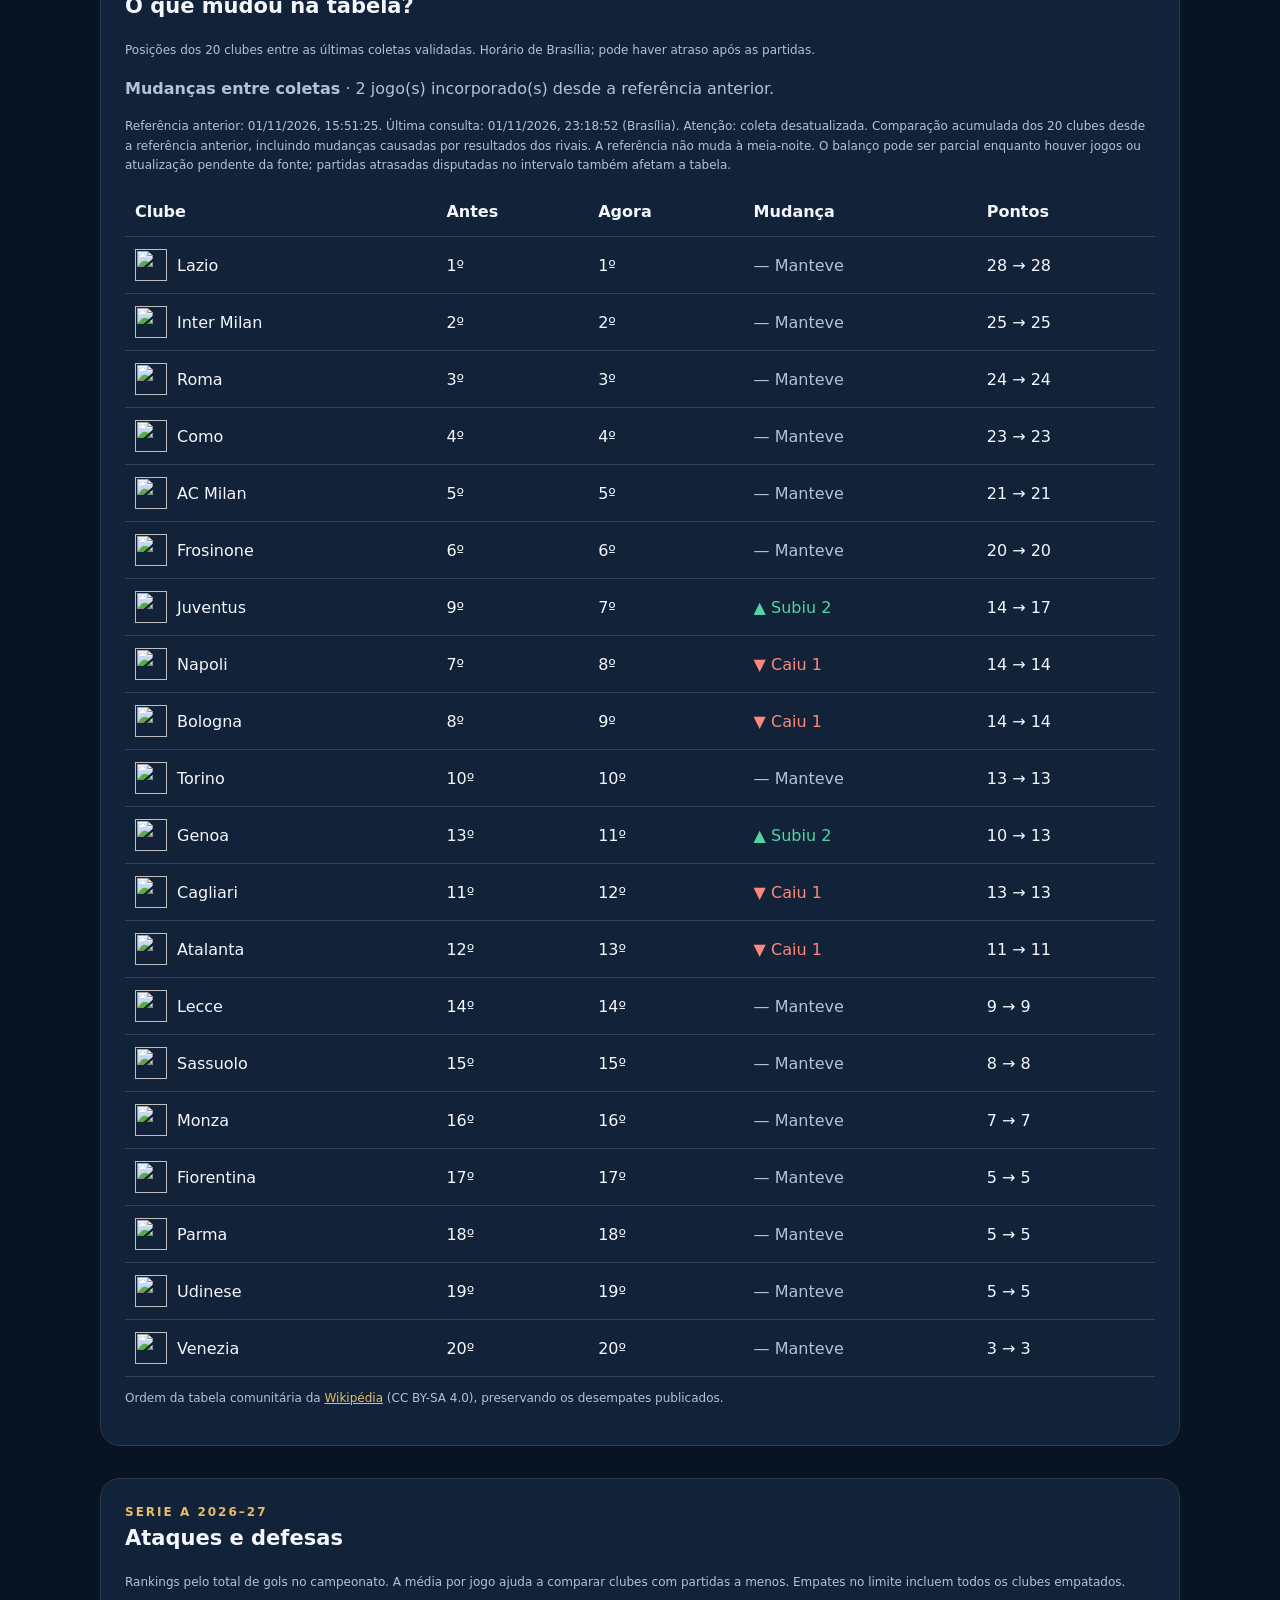
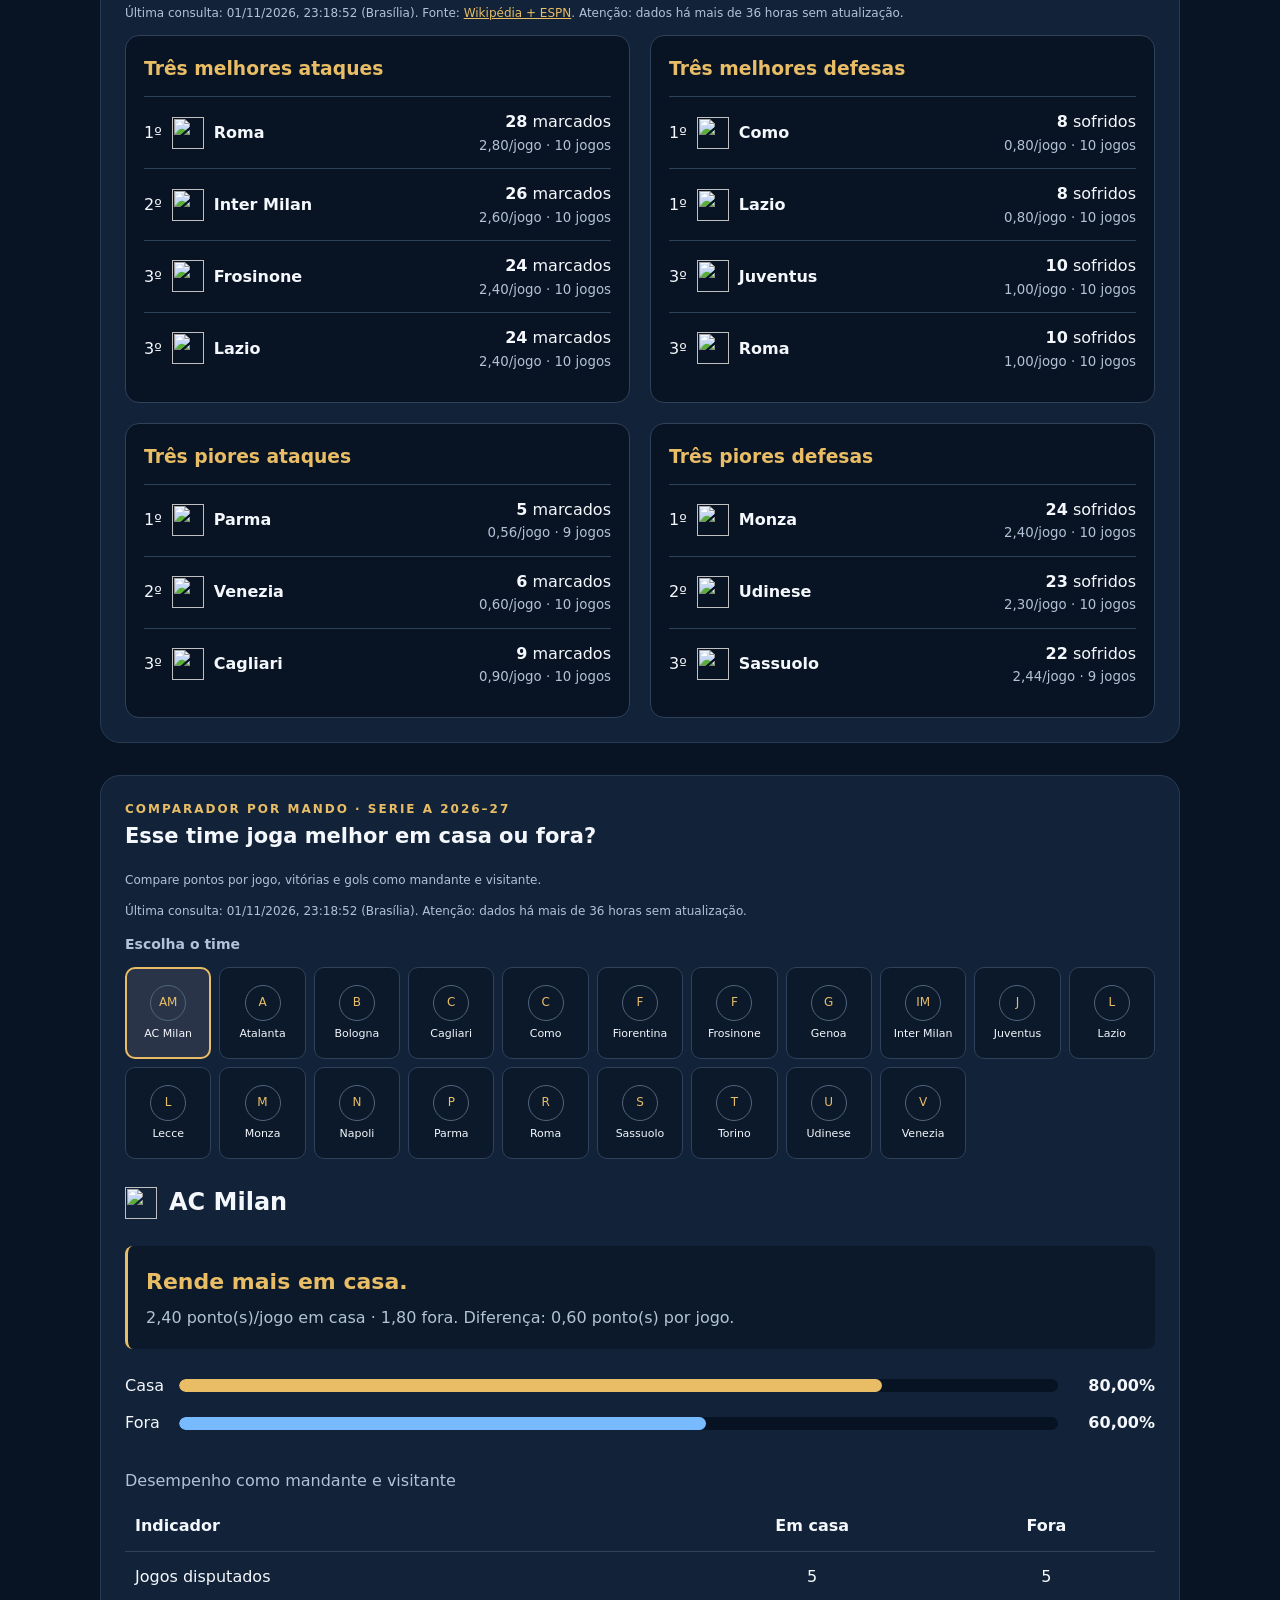
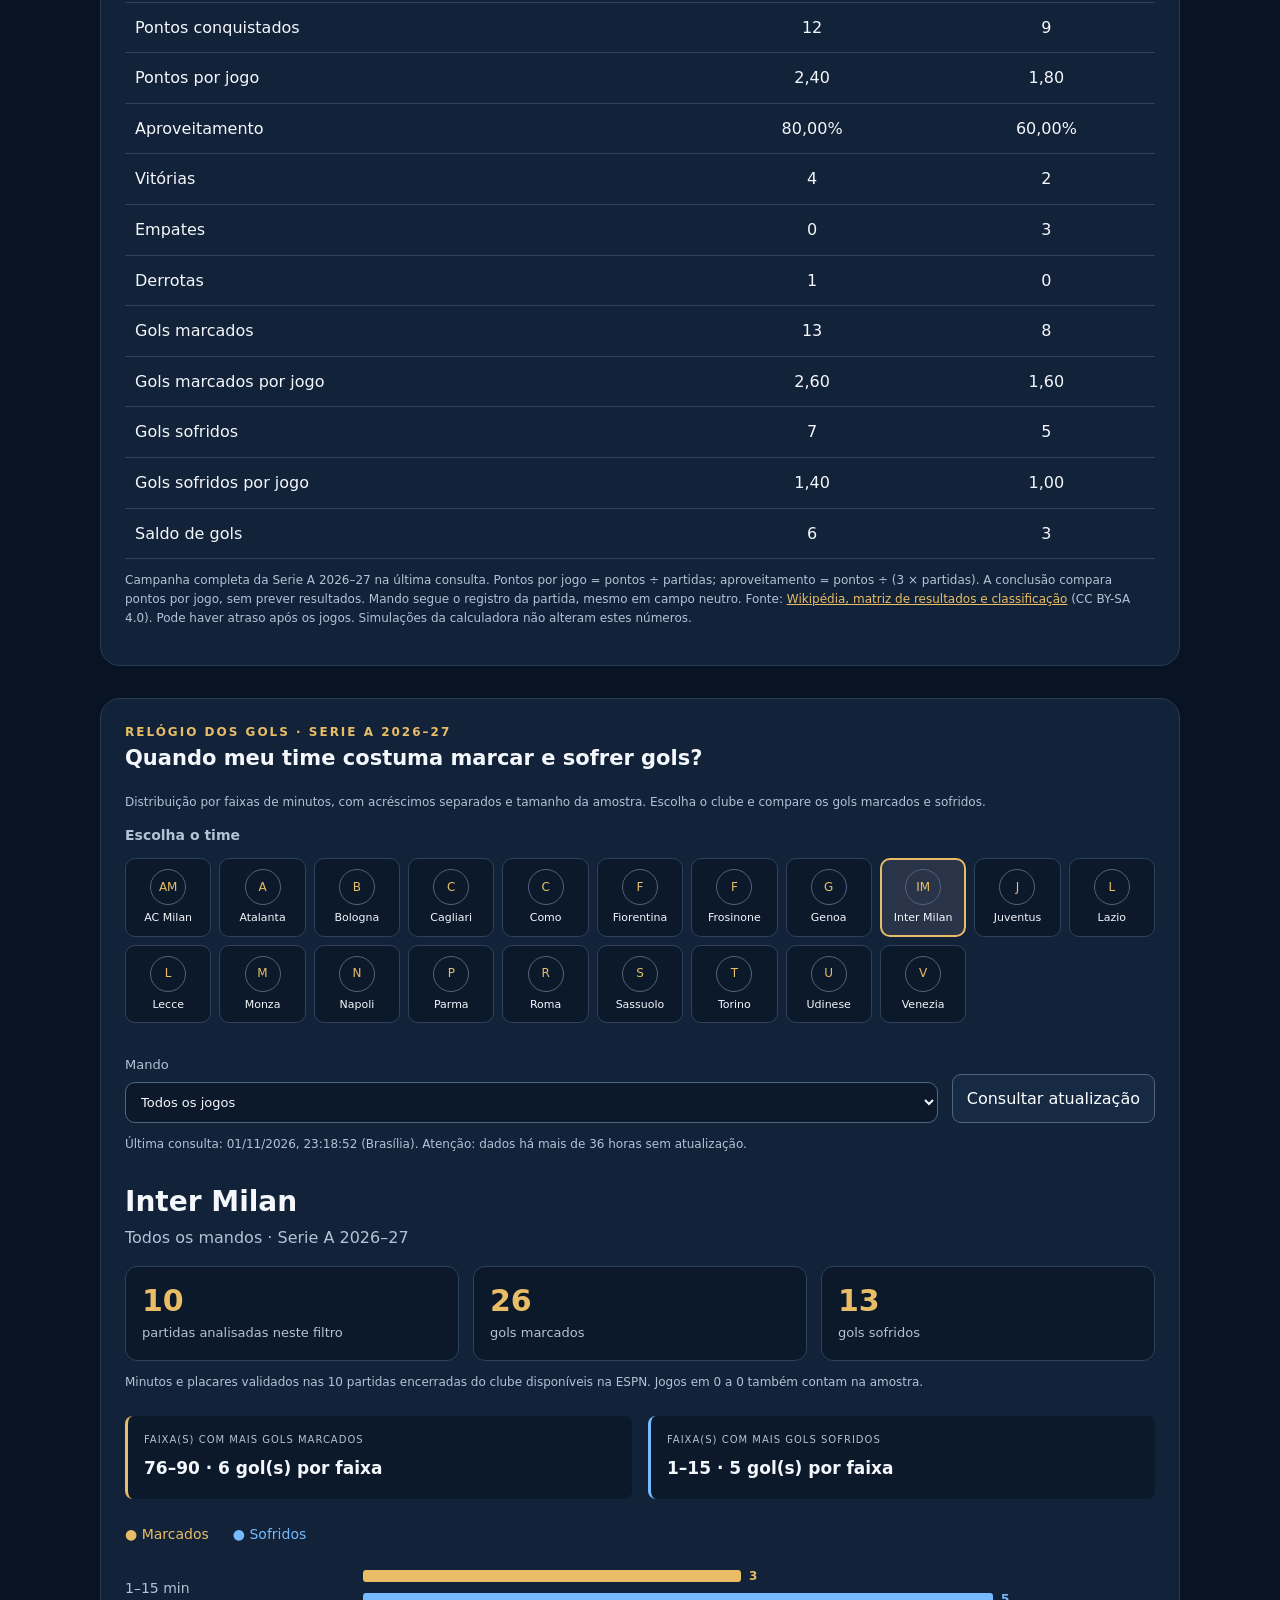
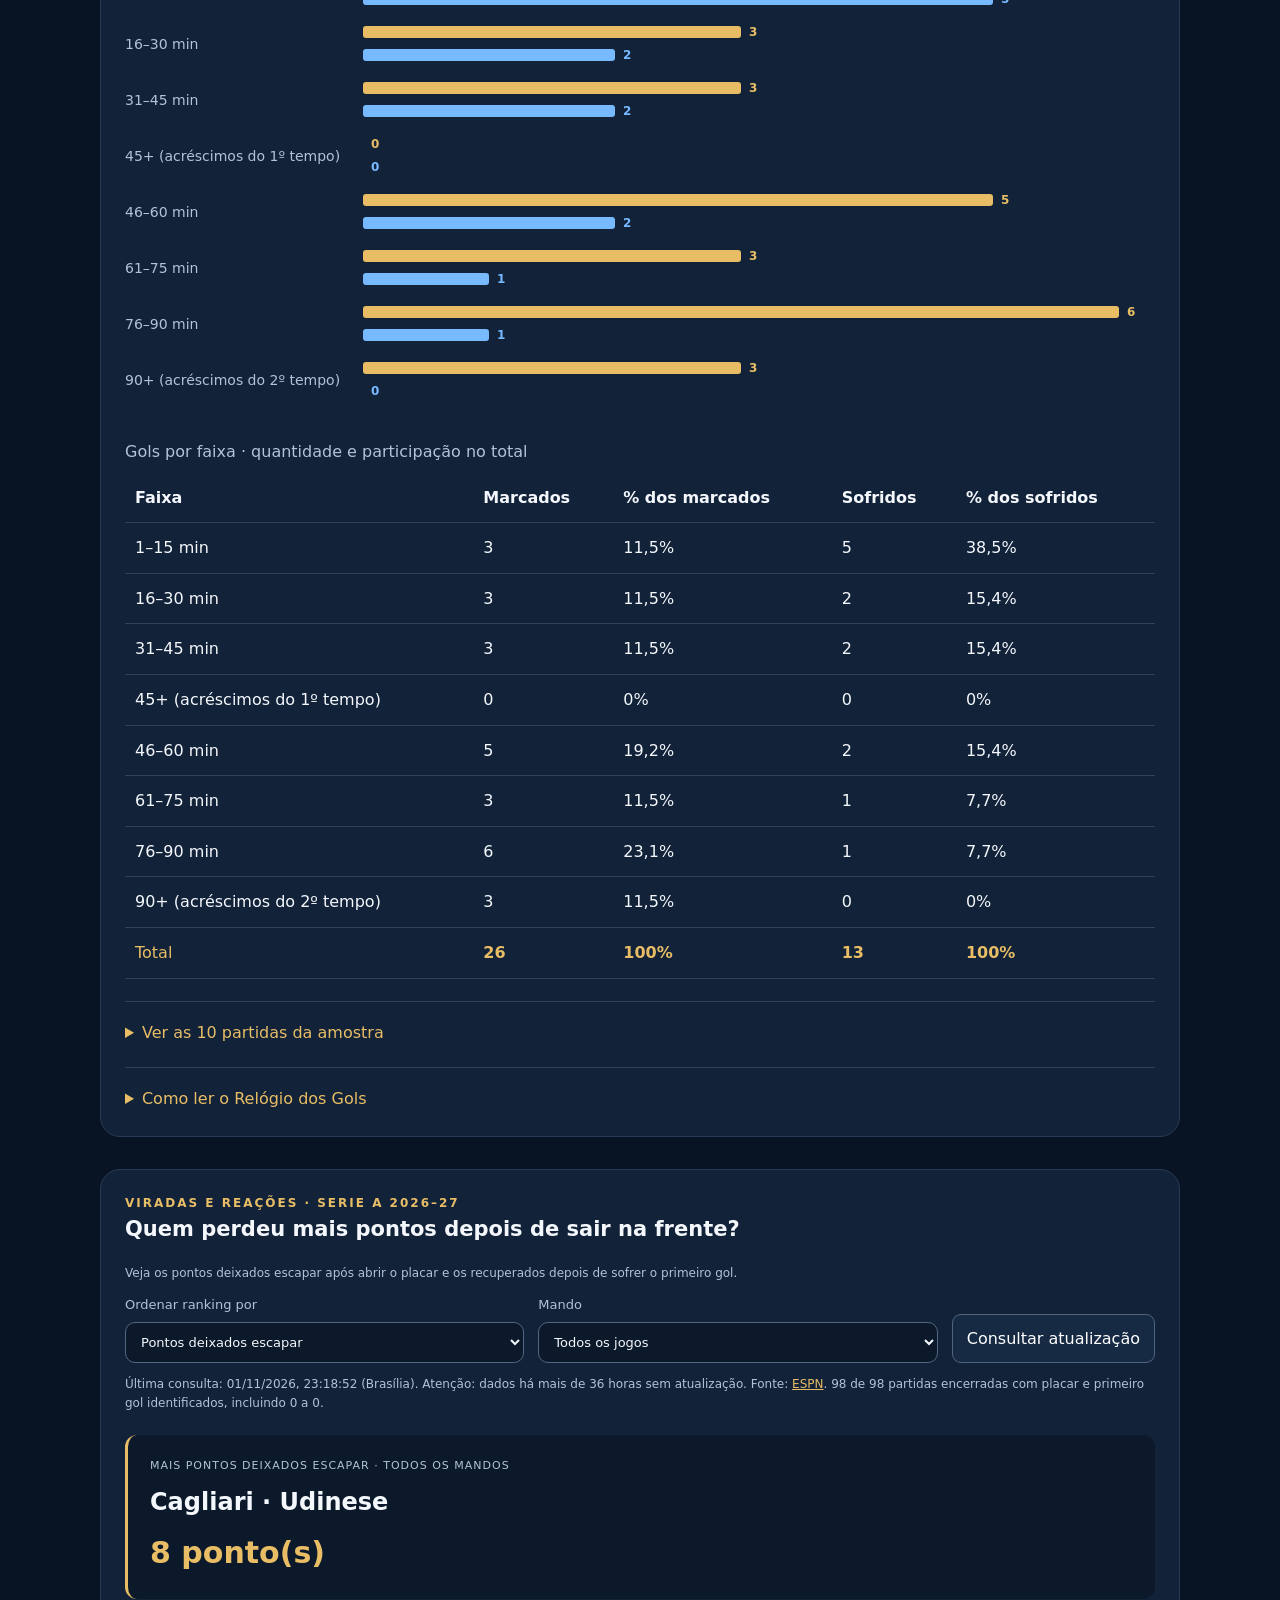
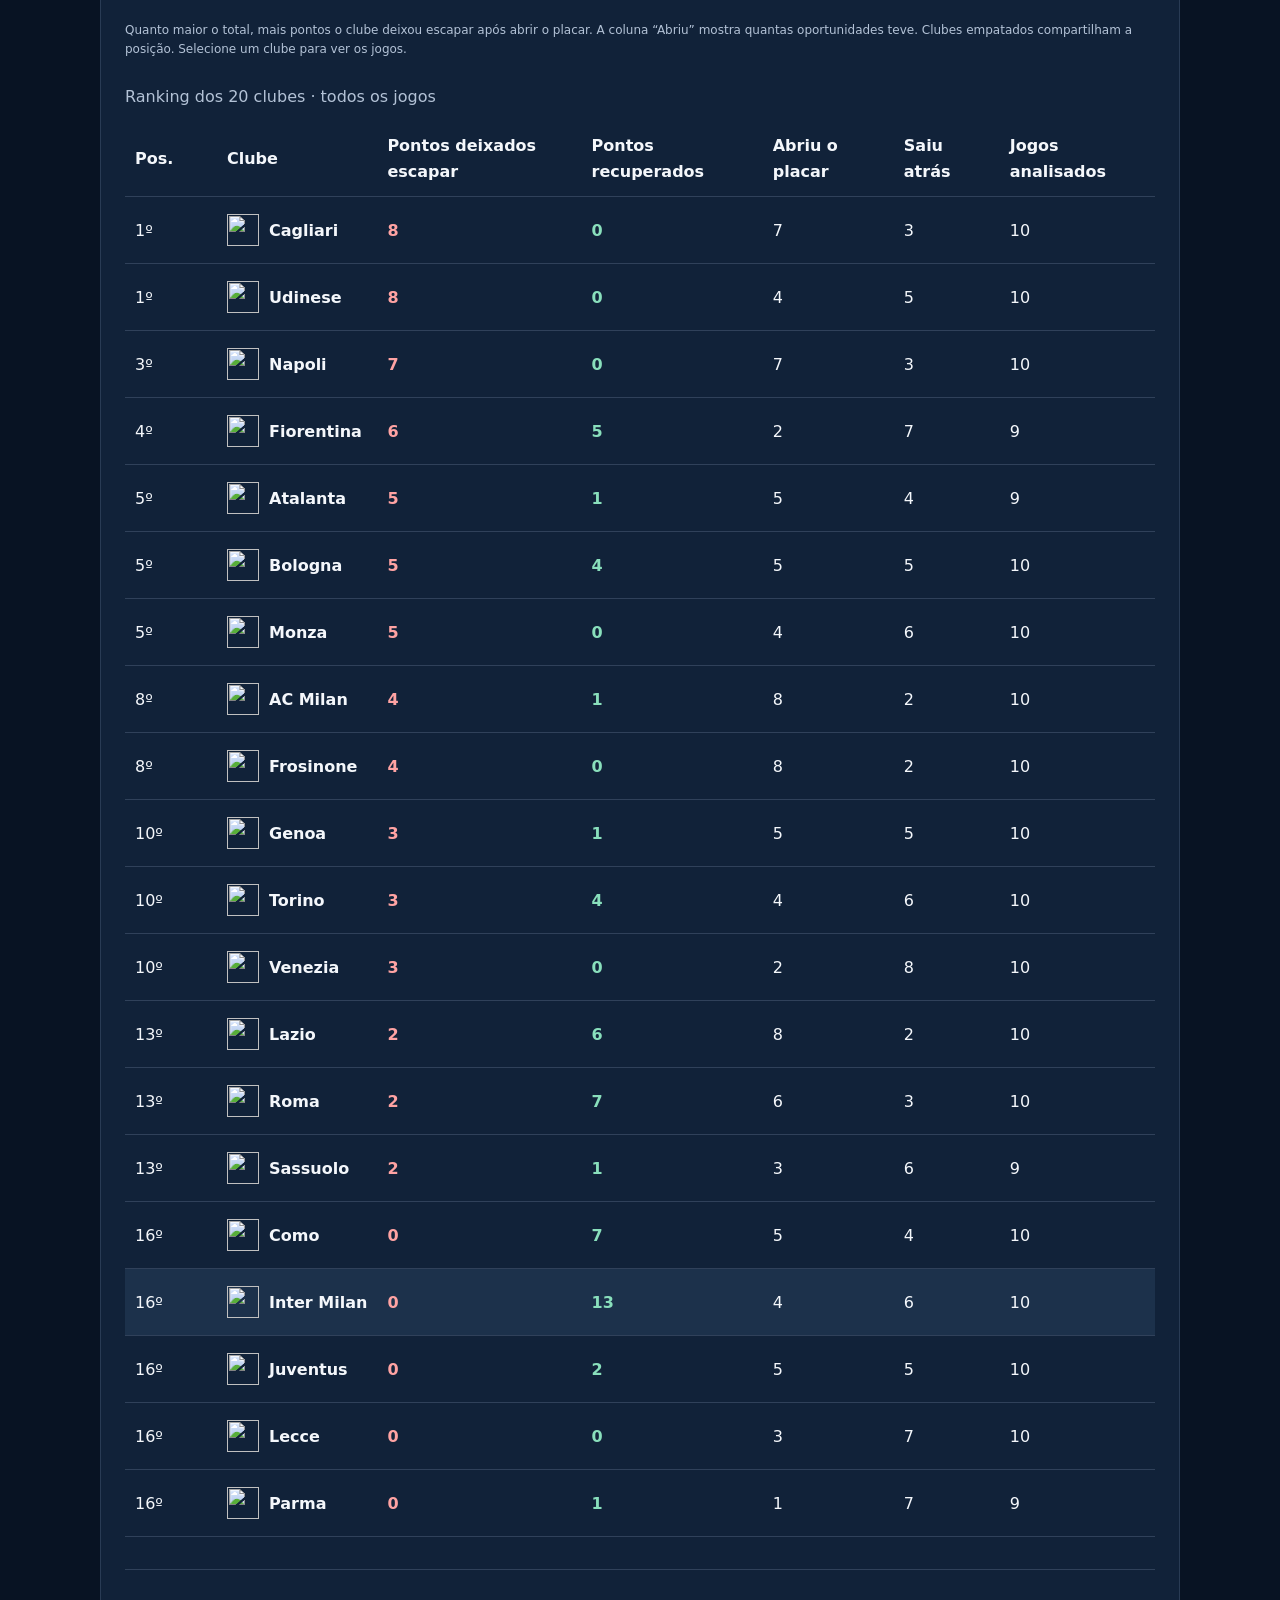
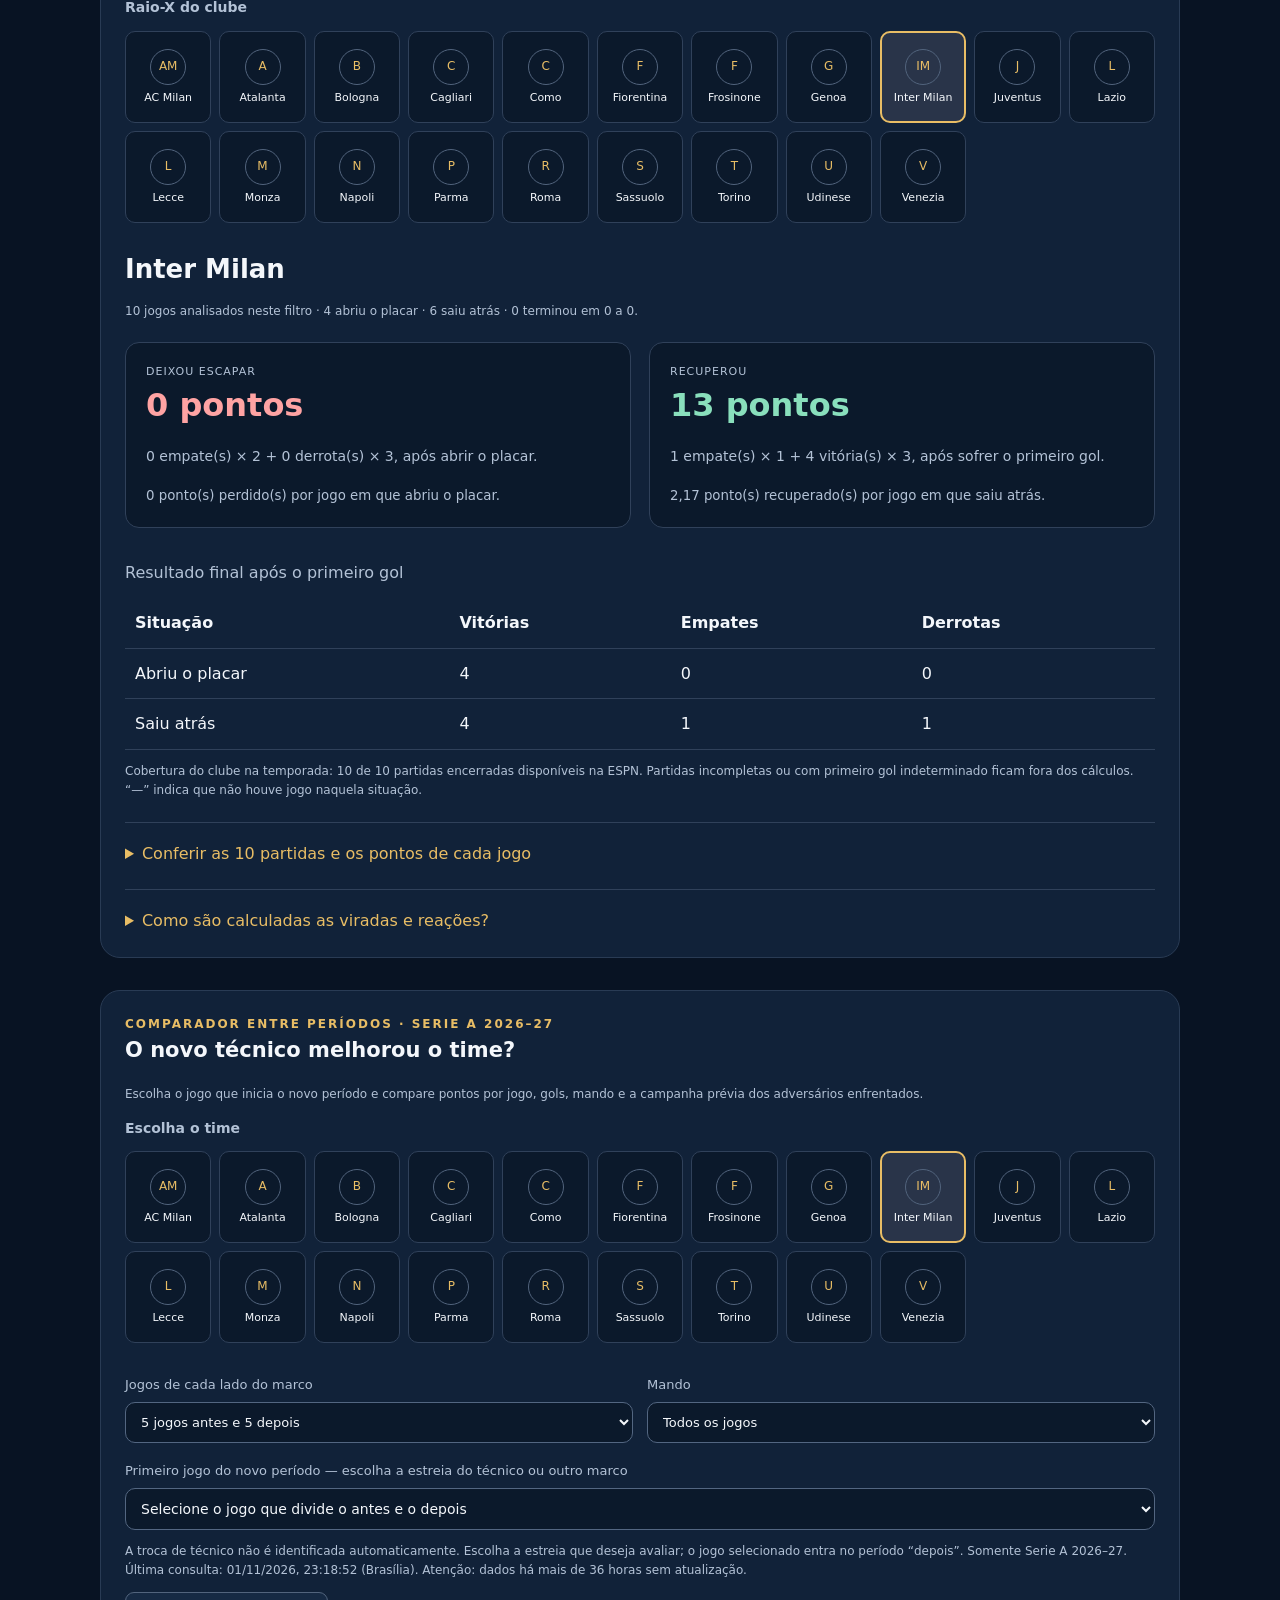
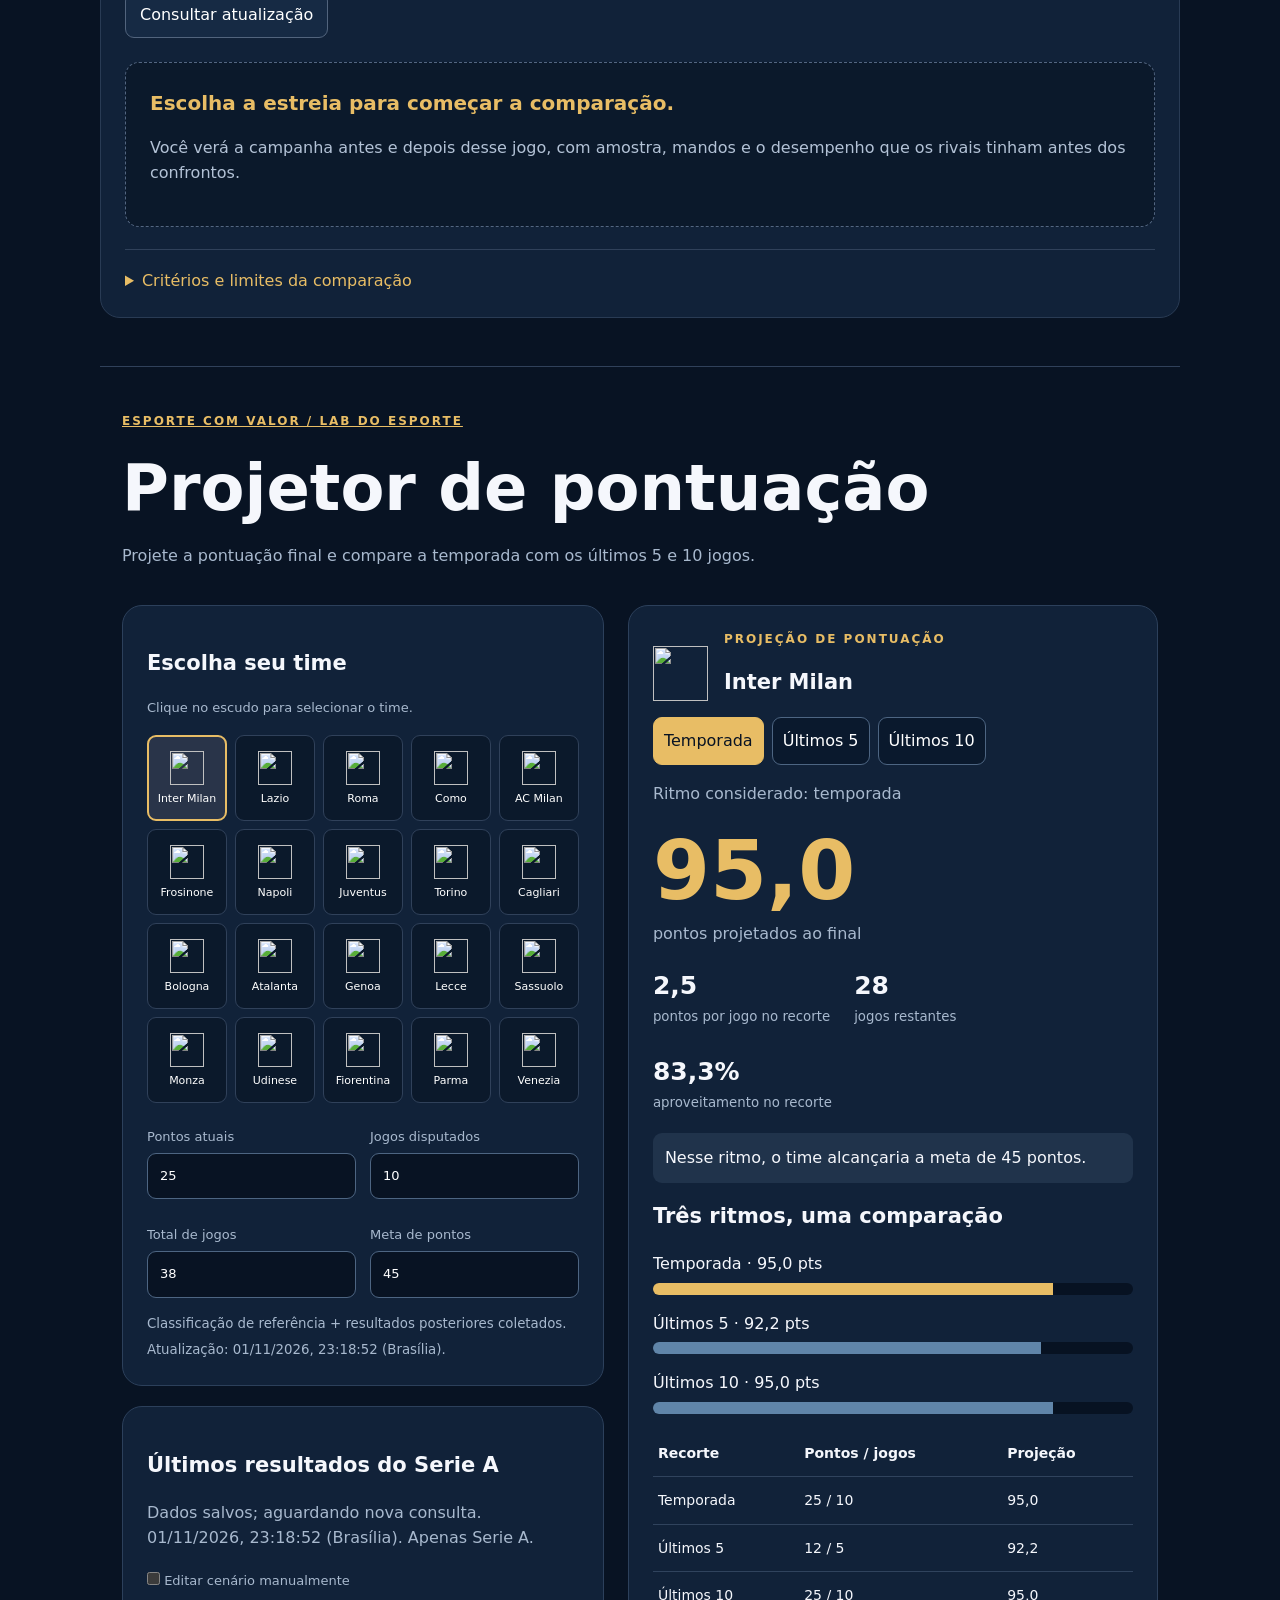
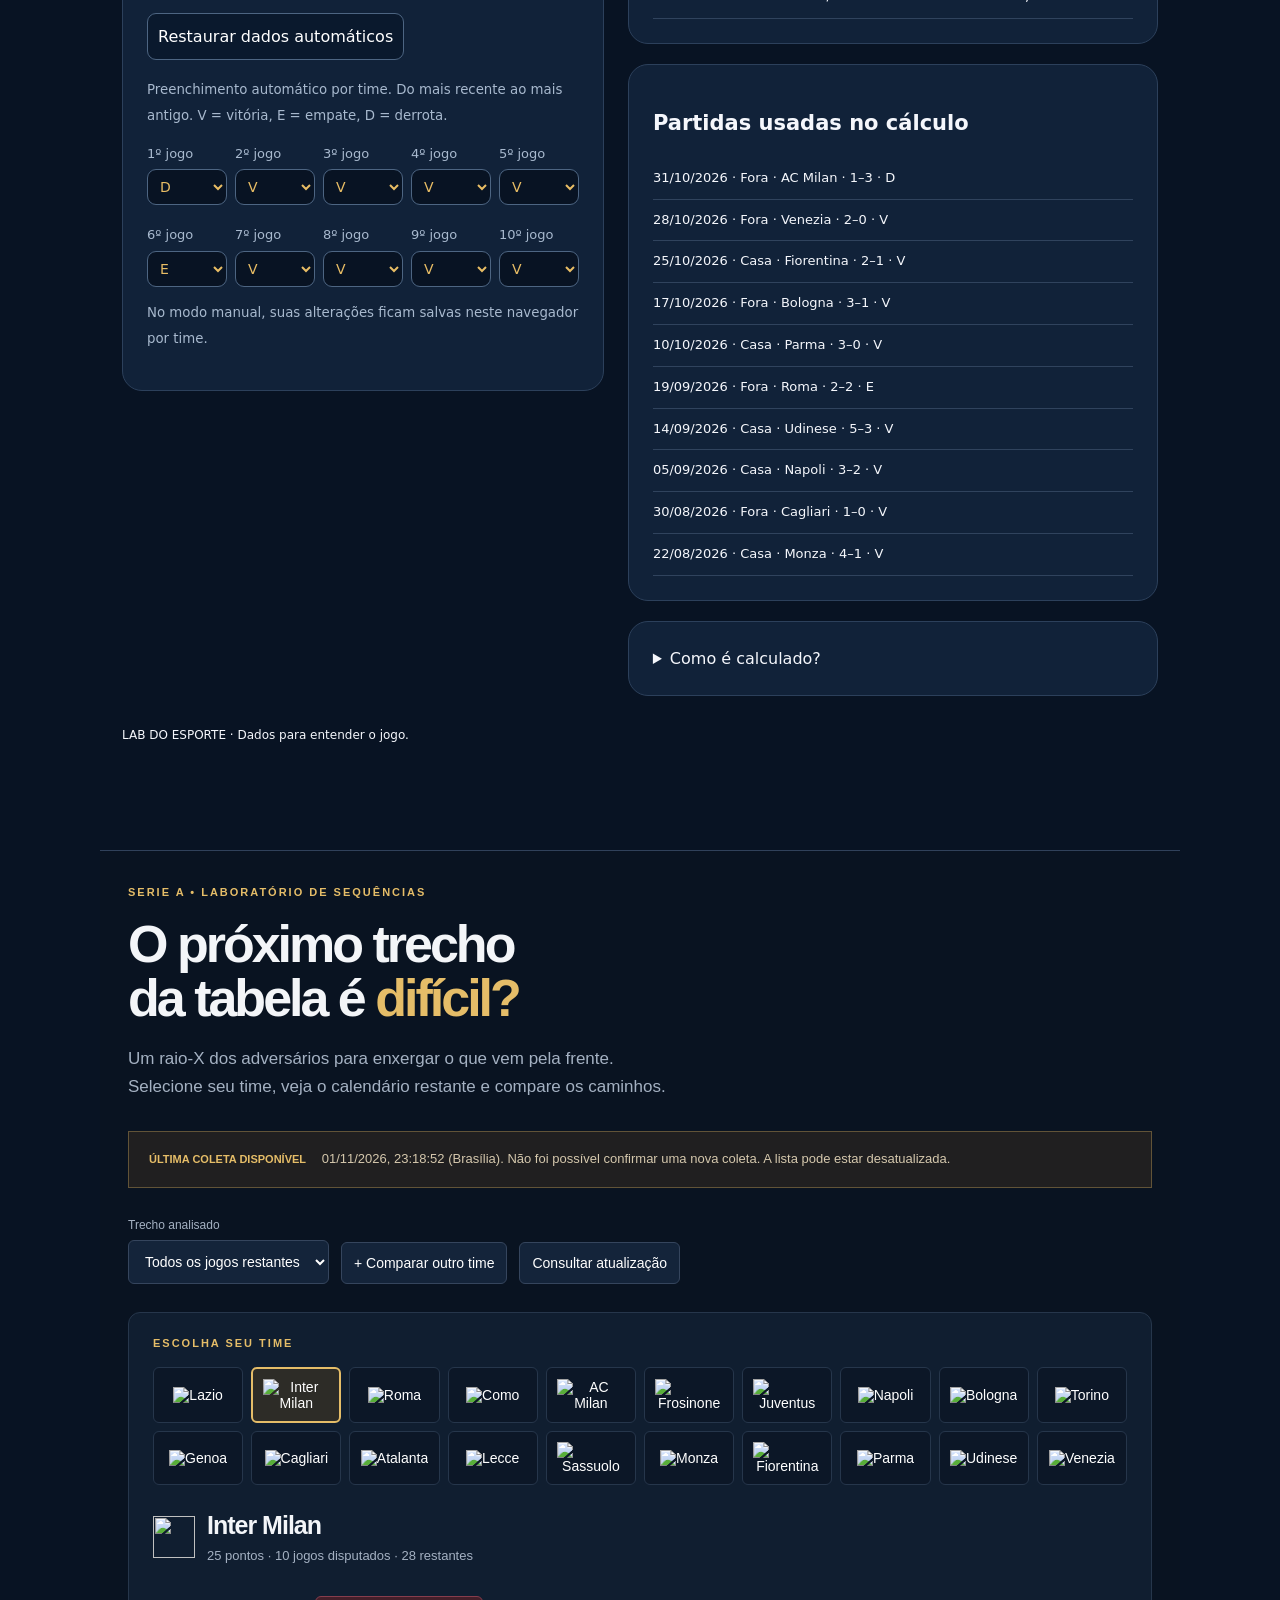
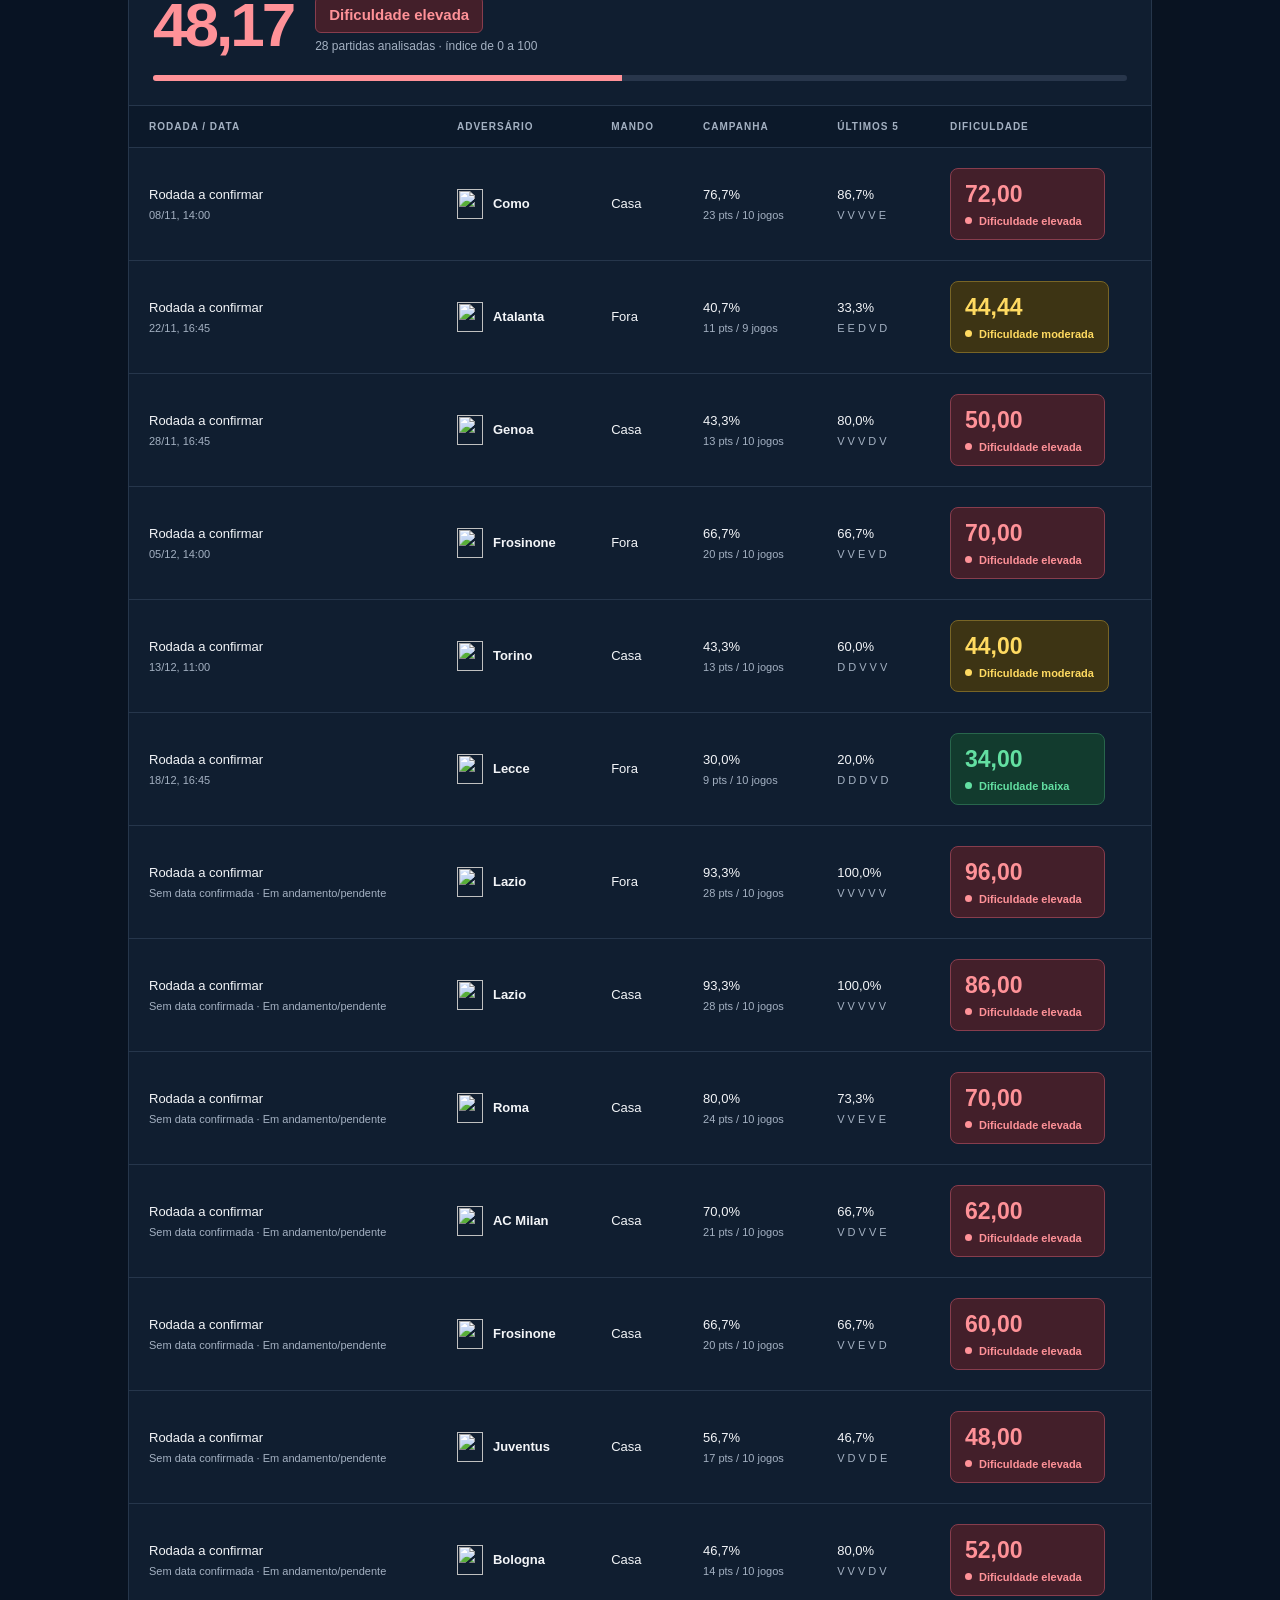
==== commit 32ab449d: "Renomeia página como Painel do campeonato e mantém Quanto Falta como ferramenta" ====
--- a/index.html
+++ b/index.html
@@ -7,7 +7,7 @@
 gtag('js', new Date());
 gtag('config', 'G-3X2SF5L8FV');
 </script>
-<meta charset="utf-8"><meta name="viewport" content="width=device-width,initial-scale=1"><meta name="description" content="Calcule quantos pontos seu time precisa e compare o aproveitamento atual com o necessário para alcançar sua meta."><title>Quanto Falta — Itália | Serie A</title><style>
+<meta charset="utf-8"><meta name="viewport" content="width=device-width,initial-scale=1"><meta name="description" content="Classificação, estatísticas e simuladores do Campeonato Italiano. Explore pontos, ataques e defesas, mando de campo e gols no Painel da Serie A."><title>Painel da Serie A | Esporte com Valor</title><style>
 :root{color-scheme:dark;--bg:#081323;--card:#112239;--gold:#e8bd65;--muted:#b3c2d6}*{box-sizing:border-box}body{margin:0;background:var(--bg);color:#f4f7fb;font:16px/1.6 system-ui,sans-serif}main{max-width:1120px;margin:auto;padding:36px 20px}a{color:var(--gold)}header{border-bottom:1px solid #30415a;padding-bottom:25px;margin-bottom:28px}.brand{color:var(--gold);font-weight:800;letter-spacing:2px;font-size:12px}h1{font-size:clamp(36px,7vw,66px);line-height:1.1;margin:16px 0}h2{font-size:21px;margin-top:0}p{color:var(--muted)}.layout{display:grid;grid-template-columns:1fr 1.15fr;gap:24px}.panel{background:var(--card);border:1px solid #293b54;border-radius:20px;padding:24px}.teams{display:grid;grid-template-columns:repeat(5,1fr);gap:8px;margin:15px 0}.team{background:#0b192b;color:#fff;border:1px solid #30415a;border-radius:10px;padding:8px 3px;font-size:10px;cursor:pointer;min-height:78px}.team img{display:block;width:32px;height:32px;object-fit:contain;margin:0 auto 5px}.team[aria-pressed=true]{border:2px solid var(--gold);background:#293449}button{font:inherit;cursor:pointer}button:focus-visible,input:focus-visible{outline:3px solid var(--gold);outline-offset:3px}.actions{display:flex;gap:10px;flex-wrap:wrap;margin:16px 0}.action{border:1px solid #52647d;border-radius:9px;background:#162a44;color:white;padding:9px 14px}.fields{display:grid;grid-template-columns:1fr 1fr;gap:16px}label{font-size:13px;color:var(--muted)}input{display:block;width:100%;margin-top:5px;padding:12px;background:#081323;border:1px solid #53647b;border-radius:9px;color:white;font:600 20px system-ui}.result-head{display:grid;grid-template-columns:minmax(0,1fr) minmax(120px,.8fr);gap:16px;align-items:center}.selected-team{text-align:center;padding:8px}.selected-team img{display:block;width:88px;height:88px;object-fit:contain;margin:0 auto 8px}.selected-team img[hidden]{display:none}.selected-team>strong{display:block;font-size:16px}.selected-team #resultCurrentPoints{font-size:30px;color:var(--gold)}.selected-team span{color:var(--muted);font-size:12px}.selected-team #resultScenario{display:block}.big{font-size:76px;font-weight:850;line-height:1.1;color:var(--gold)}.stats{display:grid;grid-template-columns:1fr 1fr;gap:12px;margin:24px 0}.stat{padding:14px;border-radius:12px;background:#081323}.stat strong{font-size:28px;display:block}.points-summary .stat{border:1px solid #576044;background:#192b3d}.points-summary strong{color:var(--gold);font-size:38px}.points-summary span{font-size:13px}.stat span{font-size:12px;color:var(--muted)}.track{height:13px;background:#071322;border-radius:20px;margin:8px 0 17px;overflow:hidden}.bar{height:100%;border-radius:20px}.row{display:flex;justify-content:space-between;gap:12px}.status{padding:16px;border-radius:12px;border-left:5px solid var(--gold);background:#25354b}.small{font-size:12px}.error{color:#ffb8bb}details{margin-top:24px;border-top:1px solid #30415a;padding-top:18px}footer{padding-top:30px}.hidden{display:none}@media(max-width:760px){.layout{grid-template-columns:1fr}.panel{padding:18px}.big{font-size:64px}}@media(prefers-reduced-motion:no-preference){.bar{transition:width .25s}}
 </style><link rel="stylesheet" href="./panorama.css"><link rel="stylesheet" href="./relogio-gols.css"><link rel="stylesheet" href="./viradas-reacoes.css"><link rel="stylesheet" href="./comparador-periodos.css"><style id="ecv-league-navigation-style">
 .ecv-leagues{margin-top:48px;padding:30px 24px;border:1px solid #30415a;border-radius:20px;background:linear-gradient(145deg,#112239,#0b192b)}
@@ -19,7 +19,7 @@
 @media(max-width:700px){.ecv-league-grid{grid-template-columns:repeat(3,minmax(0,1fr))}.ecv-leagues{padding:24px 16px}}
 @media(max-width:420px){.ecv-league-grid{grid-template-columns:repeat(2,minmax(0,1fr))}}
 @media(prefers-reduced-motion:reduce){.ecv-league-card{transition:none}.ecv-league-card:hover{transform:none}}
-</style></head><body><main><header id="quanto-falta"><a class="brand" href="https://esportecomvalor.wordpress.com/">ESPORTE COM VALOR / LAB DO ESPORTE</a><h1>Quanto Falta — Itália</h1><p>Escolha seu time ou monte um cenário. Descubra o ritmo necessário para alcançar 45 pontos — ou a meta que você definir.</p><nav class="actions" aria-label="Ferramentas do Lab do Esporte"><a class="action" href="#quanto-falta">Quanto Falta?</a><a class="action" href="#projetor">Projetor de Pontuação</a><a class="action" href="#termometro">Termômetro — Serie A</a><a class="action" href="#raio-x">Raio-X dos próximos jogos</a><a class="action" href="#mudancas">O que mudou na tabela</a><a class="action" href="#rankings-gols">Ataques e defesas</a><a class="action" href="#casa-fora">Casa ou fora?</a><a class="action" href="#relogio-dos-gols">Relógio dos Gols</a><a class="action" href="#viradas-e-reacoes">Viradas e reações</a><a class="action" href="#antes-e-depois">Antes e depois do técnico</a></nav></header><div class="layout"><section class="panel"><h2>1. Escolha o time</h2><p class="small">Serie A 2026–27 · clique no escudo para carregar pontos e jogos.</p><div class="teams" id="teams"></div><div class="actions"><button type="button" class="action" id="manual">Preencher manualmente</button><button type="button" class="action" id="reset">Restaurar dados do time</button></div><h2 id="selection">Cenário manual</h2><form id="form"><div class="fields"><label>Pontos atuais<input id="points" type="number" min="0" step="1" required value="32"></label><label>Jogos disputados<input id="played" type="number" min="0" step="1" required value="31"></label><label>Meta de pontos<input id="target" type="number" min="1" step="1" required value="45"></label><label>Total de jogos por time<input id="total" type="number" min="1" max="1000" step="1" required value="38"></label></div><div class="stats points-summary" aria-live="polite" aria-label="Resumo de pontos"><div class="stat"><strong id="neededPoints">—</strong><span id="neededLabel">pontos para chegar a 45</span></div><div class="stat"><strong id="availablePoints">—</strong><span>pontos ainda em disputa</span></div></div></form><p id="origin" class="small"></p><p id="error" role="alert" class="error"></p></section><section class="panel" aria-label="Resultado"><div id="results" aria-live="polite"><div class="result-head"><div><div class="brand" id="resultTitle">PARA ALCANÇAR A META</div><div class="big" id="missing">—</div><div id="remaining">pontos necessários</div></div><div class="selected-team"><img id="resultBadge" alt="" width="88" height="88"><strong id="resultTeamName"></strong><div><strong id="resultCurrentPoints">—</strong><span> pontos atuais</span></div><span class="small" id="resultScenario"></span></div></div><div class="stats"><div class="stat"><strong id="neededPointsResult">—</strong><span id="neededLabelResult">pontos para chegar a 45</span></div><div class="stat"><strong id="availablePointsResult">—</strong><span>pontos ainda em disputa</span></div><div class="stat"><strong id="games">—</strong><span>jogos restantes</span></div><div class="stat"><strong id="max">—</strong><span>máximo de pontos ao final</span></div></div><div class="row"><span>Aproveitamento atual</span><strong id="current">—</strong></div><div class="track"><div id="currentBar" class="bar" style="background:#e8bd65"></div></div><div class="row"><span>Aproveitamento necessário</span><strong id="required">—</strong></div><div class="track"><div id="requiredBar" class="bar"></div></div><div id="status" class="status"></div><p id="projection" class="small"></p><details><summary>Como interpretar os cálculos</summary><p class="small">Atual = pontos ÷ (3 × jogos disputados). Necessário = pontos que faltam ÷ (3 × jogos restantes). A diferença é expressa em pontos percentuais (p.p.).</p><p class="small">Vermelho claro: aumento de até 5 p.p.; tons mais escuros: acima de 5, 10 e 20 p.p. Verde: o ritmo necessário não supera o atual. As cores comparam ritmos e não representam probabilidade de rebaixamento.</p><p class="small">A projeção mantém a média de pontos por jogo e pode resultar em número fracionário. Não prevê resultados. A meta inicial de 45 pontos é editável e não representa uma linha de permanência para esta liga. Os cálculos consideram três pontos por vitória e não contemplam punições ou bonificações.</p></details></div></section></div><section class="panel panorama" id="mudancas"><div class="brand">BALANÇO DA RODADA</div><h2>O que mudou na tabela?</h2><p class="small">Posições dos 20 clubes entre as últimas coletas validadas. Horário de Brasília; pode haver atraso após as partidas.</p><div id="day-content" aria-live="polite">Carregando comparação…</div></section><section class="panel panorama" id="rankings-gols"><div class="brand">SERIE A 2026–27</div><h2>Ataques e defesas</h2><p class="small">Rankings pelo total de gols no campeonato. A média por jogo ajuda a comparar clubes com partidas a menos. Empates no limite incluem todos os clubes empatados.</p><div id="goal-content" aria-live="polite">Carregando rankings…</div></section><section class="panel panorama" id="casa-fora"><div class="brand">COMPARADOR POR MANDO · SERIE A 2026–27</div><h2>Esse time joga melhor em casa ou fora?</h2><p class="small">Compare pontos por jogo, vitórias e gols como mandante e visitante.</p><div id="mando-content">Carregando comparação por mando…</div></section><section class="panel panorama" id="relogio-dos-gols"><div class="brand">RELÓGIO DOS GOLS · SERIE A 2026–27</div><h2>Quando meu time costuma marcar e sofrer gols?</h2><p class="small">Distribuição por faixas de minutos, com acréscimos separados e tamanho da amostra. Escolha o clube e compare os gols marcados e sofridos.</p><div id="goal-clock-content">Carregando o Relógio dos Gols…</div></section><section class="panel panorama" id="viradas-e-reacoes"><div class="brand">VIRADAS E REAÇÕES · SERIE A 2026–27</div><h2>Quem perdeu mais pontos depois de sair na frente?</h2><p class="small">Veja os pontos deixados escapar após abrir o placar e os recuperados depois de sofrer o primeiro gol.</p><div id="reactions-content">Carregando o painel de viradas e reações…</div></section><section class="panel panorama" id="antes-e-depois"><div class="brand">COMPARADOR ENTRE PERÍODOS · SERIE A 2026–27</div><h2>O novo técnico melhorou o time?</h2><p class="small">Escolha o jogo que inicia o novo período e compare pontos por jogo, gols, mando e a campanha prévia dos adversários enfrentados.</p><div id="periods-content">Carregando o comparador entre períodos…</div></section><section id="projetor" aria-label="Projetor de pontuação" style="scroll-margin-top:20px;margin-top:48px;border-top:1px solid #30415a"><iframe id="projectorFrame" title="Projetor de pontuação — últimos 5 e 10 jogos do Serie A" src="./projetor.html" loading="lazy" style="width:100%;border:0;min-height:800px;height:2200px;display:block;color-scheme:dark"></iframe></section><section id="raio-x" aria-label="Raio-X dos próximos jogos" style="scroll-margin-top:20px;margin-top:48px;border-top:1px solid #30415a"><iframe id="raioxFrame" title="Raio-X dos próximos jogos — dificuldade da sequência" src="./raio-x.html" loading="lazy" style="width:100%;border:0;min-height:900px;height:2400px;display:block;color-scheme:dark"></iframe></section><section id="termometro" style="scroll-margin-top:20px;margin-top:48px;border-top:1px solid #30415a"><iframe id="thermoFrame" title="Termômetro — Serie A" src="./termometro.html?v=20261017-titulo" loading="lazy" style="width:100%;border:0;height:2600px;display:block;color-scheme:dark"></iframe></section><section class="ecv-leagues" aria-labelledby="ecv-leagues-title"><div class="brand">QUANTO FALTA PELO MUNDO</div><h2 id="ecv-leagues-title">Explore outros campeonatos</h2><p>A mesma análise, em outra liga. Escolha um campeonato para continuar.</p><nav class="ecv-league-grid" aria-label="Outros campeonatos do Quanto Falta"><a class="ecv-league-card" data-ecv-league="brasileirao" href="https://obrunofavoretto.github.io/calculadora-45-pontos/" aria-label="Abrir Quanto Falta — Brasil, Brasileirão"><svg viewBox="0 0 80 88" aria-hidden="true" focusable="false"><defs><clipPath id="ecv-shield-brasileirao"><path d="M8 6h64v39c0 19-15 29-32 37C23 74 8 64 8 45Z"/></clipPath></defs><g clip-path="url(#ecv-shield-brasileirao)"><path fill="#159447" d="M8 6h64v70H8z"/><path fill="#ffda44" d="m40 16 27 23-27 23L13 39z"/><circle cx="40" cy="39" r="13" fill="#17479e"/><path d="M28 35q13-3 24 9" fill="none" stroke="#fff" stroke-width="3"/></g><path d="M8 6h64v39c0 19-15 29-32 37C23 74 8 64 8 45Z" fill="none" stroke="#e8bd65" stroke-width="2.5"/></svg><strong>Brasil</strong><span>Brasileirão</span></a><a class="ecv-league-card" data-ecv-league="premier_league" href="https://obrunofavoretto.github.io/quanto-falta-premier-league/" aria-label="Abrir Quanto Falta — Inglaterra, Premier League"><svg viewBox="0 0 80 88" aria-hidden="true" focusable="false"><defs><clipPath id="ecv-shield-premier_league"><path d="M8 6h64v39c0 19-15 29-32 37C23 74 8 64 8 45Z"/></clipPath></defs><g clip-path="url(#ecv-shield-premier_league)"><path fill="#fff" d="M8 6h64v70H8z"/><path fill="#c8102e" d="M34 6h12v70H34z"/><path fill="#c8102e" d="M8 30h64v12H8z"/></g><path d="M8 6h64v39c0 19-15 29-32 37C23 74 8 64 8 45Z" fill="none" stroke="#e8bd65" stroke-width="2.5"/></svg><strong>Inglaterra</strong><span>Premier League</span></a><a class="ecv-league-card" data-ecv-league="la_liga" href="https://obrunofavoretto.github.io/quanto-falta-la-liga/" aria-label="Abrir Quanto Falta — Espanha, La Liga"><svg viewBox="0 0 80 88" aria-hidden="true" focusable="false"><defs><clipPath id="ecv-shield-la_liga"><path d="M8 6h64v39c0 19-15 29-32 37C23 74 8 64 8 45Z"/></clipPath></defs><g clip-path="url(#ecv-shield-la_liga)"><path fill="#aa151b" d="M8 6h64v70H8z"/><path fill="#f1bf00" d="M8 24h64v28H8z"/></g><path d="M8 6h64v39c0 19-15 29-32 37C23 74 8 64 8 45Z" fill="none" stroke="#e8bd65" stroke-width="2.5"/></svg><strong>Espanha</strong><span>La Liga</span></a><a class="ecv-league-card" data-ecv-league="bundesliga" href="https://obrunofavoretto.github.io/quanto-falta-bundesliga/" aria-label="Abrir Quanto Falta — Alemanha, Bundesliga"><svg viewBox="0 0 80 88" aria-hidden="true" focusable="false"><defs><clipPath id="ecv-shield-bundesliga"><path d="M8 6h64v39c0 19-15 29-32 37C23 74 8 64 8 45Z"/></clipPath></defs><g clip-path="url(#ecv-shield-bundesliga)"><path fill="#191919" d="M8 6h64v70H8z"/><path fill="#d00" d="M8 27h64v22H8z"/><path fill="#ffce00" d="M8 49h64v27H8z"/></g><path d="M8 6h64v39c0 19-15 29-32 37C23 74 8 64 8 45Z" fill="none" stroke="#e8bd65" stroke-width="2.5"/></svg><strong>Alemanha</strong><span>Bundesliga</span></a><a class="ecv-league-card" data-ecv-league="ligue_1" href="https://obrunofavoretto.github.io/quanto-falta-ligue-1/" aria-label="Abrir Quanto Falta — França, Ligue 1"><svg viewBox="0 0 80 88" aria-hidden="true" focusable="false"><defs><clipPath id="ecv-shield-ligue_1"><path d="M8 6h64v39c0 19-15 29-32 37C23 74 8 64 8 45Z"/></clipPath></defs><g clip-path="url(#ecv-shield-ligue_1)"><path fill="#fff" d="M8 6h64v70H8z"/><path fill="#002654" d="M8 6h21v70H8z"/><path fill="#ed2939" d="M51 6h21v70H51z"/></g><path d="M8 6h64v39c0 19-15 29-32 37C23 74 8 64 8 45Z" fill="none" stroke="#e8bd65" stroke-width="2.5"/></svg><strong>França</strong><span>Ligue 1</span></a></nav></section><footer><p class="small"><span id="dataStatus">Classificação de referência: 17/10/2026, 00h45</span>, conforme <a href="https://classificacaogeral.com.br/campeonato-brasileiro-serie-a/2026" target="_blank" rel="noopener noreferrer">Classificação Geral</a>. <span id="dataMode">Cadastro inicial. Aguardando primeira consulta automática.</span> Alterações nos campos são simulações e não modificam a classificação publicada.</p><p class="small">Escudos consultados na ESPN. Pertencem aos respectivos clubes e dependem da disponibilidade da fonte externa.</p><p class="small">Tabela adaptada da Wikipédia, por seus colaboradores, sob <a href="https://creativecommons.org/licenses/by-sa/4.0/">CC BY-SA 4.0</a>. Foram extraídos e normalizados pontos e jogos. <a href="https://pt.wikipedia.org/w/index.php?title=Campeonato_Brasileiro_de_Futebol_de_2026_-_S%C3%A9rie_A&amp;action=history">Histórico e autoria</a>. A licença da tabela não se aplica aos escudos nem ao código da calculadora.</p></footer></main><script>
+</style></head><body><main><header><a class="brand" href="https://esportecomvalor.wordpress.com/">ESPORTE COM VALOR / LAB DO ESPORTE</a><h1>Painel da Serie A</h1><p>Classificação, estatísticas e simuladores do Campeonato Italiano.</p><nav class="actions" aria-label="Ferramentas do Lab do Esporte"><a class="action" href="#quanto-falta">Quanto Falta?</a><a class="action" href="#projetor">Projetor de Pontuação</a><a class="action" href="#termometro">Termômetro — Serie A</a><a class="action" href="#raio-x">Raio-X dos próximos jogos</a><a class="action" href="#mudancas">O que mudou na tabela</a><a class="action" href="#rankings-gols">Ataques e defesas</a><a class="action" href="#casa-fora">Casa ou fora?</a><a class="action" href="#relogio-dos-gols">Relógio dos Gols</a><a class="action" href="#viradas-e-reacoes">Viradas e reações</a><a class="action" href="#antes-e-depois">Antes e depois do técnico</a></nav></header><section id="quanto-falta" aria-labelledby="quanto-falta-title" style="scroll-margin-top:20px"><h2 id="quanto-falta-title">Quanto Falta</h2><p>Escolha seu time ou monte um cenário. Descubra o ritmo necessário para alcançar a meta de pontos que você definir.</p><div class="layout"><section class="panel"><h2>1. Escolha o time</h2><p class="small">Serie A 2026–27 · clique no escudo para carregar pontos e jogos.</p><div class="teams" id="teams"></div><div class="actions"><button type="button" class="action" id="manual">Preencher manualmente</button><button type="button" class="action" id="reset">Restaurar dados do time</button></div><h2 id="selection">Cenário manual</h2><form id="form"><div class="fields"><label>Pontos atuais<input id="points" type="number" min="0" step="1" required value="32"></label><label>Jogos disputados<input id="played" type="number" min="0" step="1" required value="31"></label><label>Meta de pontos<input id="target" type="number" min="1" step="1" required value="45"></label><label>Total de jogos por time<input id="total" type="number" min="1" max="1000" step="1" required value="38"></label></div><div class="stats points-summary" aria-live="polite" aria-label="Resumo de pontos"><div class="stat"><strong id="neededPoints">—</strong><span id="neededLabel">pontos para chegar a 45</span></div><div class="stat"><strong id="availablePoints">—</strong><span>pontos ainda em disputa</span></div></div></form><p id="origin" class="small"></p><p id="error" role="alert" class="error"></p></section><section class="panel" aria-label="Resultado"><div id="results" aria-live="polite"><div class="result-head"><div><div class="brand" id="resultTitle">PARA ALCANÇAR A META</div><div class="big" id="missing">—</div><div id="remaining">pontos necessários</div></div><div class="selected-team"><img id="resultBadge" alt="" width="88" height="88"><strong id="resultTeamName"></strong><div><strong id="resultCurrentPoints">—</strong><span> pontos atuais</span></div><span class="small" id="resultScenario"></span></div></div><div class="stats"><div class="stat"><strong id="neededPointsResult">—</strong><span id="neededLabelResult">pontos para chegar a 45</span></div><div class="stat"><strong id="availablePointsResult">—</strong><span>pontos ainda em disputa</span></div><div class="stat"><strong id="games">—</strong><span>jogos restantes</span></div><div class="stat"><strong id="max">—</strong><span>máximo de pontos ao final</span></div></div><div class="row"><span>Aproveitamento atual</span><strong id="current">—</strong></div><div class="track"><div id="currentBar" class="bar" style="background:#e8bd65"></div></div><div class="row"><span>Aproveitamento necessário</span><strong id="required">—</strong></div><div class="track"><div id="requiredBar" class="bar"></div></div><div id="status" class="status"></div><p id="projection" class="small"></p><details><summary>Como interpretar os cálculos</summary><p class="small">Atual = pontos ÷ (3 × jogos disputados). Necessário = pontos que faltam ÷ (3 × jogos restantes). A diferença é expressa em pontos percentuais (p.p.).</p><p class="small">Vermelho claro: aumento de até 5 p.p.; tons mais escuros: acima de 5, 10 e 20 p.p. Verde: o ritmo necessário não supera o atual. As cores comparam ritmos e não representam probabilidade de rebaixamento.</p><p class="small">A projeção mantém a média de pontos por jogo e pode resultar em número fracionário. Não prevê resultados. A meta inicial de 45 pontos é editável e não representa uma linha de permanência para esta liga. Os cálculos consideram três pontos por vitória e não contemplam punições ou bonificações.</p></details></div></section></div></section><section class="panel panorama" id="mudancas"><div class="brand">BALANÇO DA RODADA</div><h2>O que mudou na tabela?</h2><p class="small">Posições dos 20 clubes entre as últimas coletas validadas. Horário de Brasília; pode haver atraso após as partidas.</p><div id="day-content" aria-live="polite">Carregando comparação…</div></section><section class="panel panorama" id="rankings-gols"><div class="brand">SERIE A 2026–27</div><h2>Ataques e defesas</h2><p class="small">Rankings pelo total de gols no campeonato. A média por jogo ajuda a comparar clubes com partidas a menos. Empates no limite incluem todos os clubes empatados.</p><div id="goal-content" aria-live="polite">Carregando rankings…</div></section><section class="panel panorama" id="casa-fora"><div class="brand">COMPARADOR POR MANDO · SERIE A 2026–27</div><h2>Esse time joga melhor em casa ou fora?</h2><p class="small">Compare pontos por jogo, vitórias e gols como mandante e visitante.</p><div id="mando-content">Carregando comparação por mando…</div></section><section class="panel panorama" id="relogio-dos-gols"><div class="brand">RELÓGIO DOS GOLS · SERIE A 2026–27</div><h2>Quando meu time costuma marcar e sofrer gols?</h2><p class="small">Distribuição por faixas de minutos, com acréscimos separados e tamanho da amostra. Escolha o clube e compare os gols marcados e sofridos.</p><div id="goal-clock-content">Carregando o Relógio dos Gols…</div></section><section class="panel panorama" id="viradas-e-reacoes"><div class="brand">VIRADAS E REAÇÕES · SERIE A 2026–27</div><h2>Quem perdeu mais pontos depois de sair na frente?</h2><p class="small">Veja os pontos deixados escapar após abrir o placar e os recuperados depois de sofrer o primeiro gol.</p><div id="reactions-content">Carregando o painel de viradas e reações…</div></section><section class="panel panorama" id="antes-e-depois"><div class="brand">COMPARADOR ENTRE PERÍODOS · SERIE A 2026–27</div><h2>O novo técnico melhorou o time?</h2><p class="small">Escolha o jogo que inicia o novo período e compare pontos por jogo, gols, mando e a campanha prévia dos adversários enfrentados.</p><div id="periods-content">Carregando o comparador entre períodos…</div></section><section id="projetor" aria-label="Projetor de pontuação" style="scroll-margin-top:20px;margin-top:48px;border-top:1px solid #30415a"><iframe id="projectorFrame" title="Projetor de pontuação — últimos 5 e 10 jogos do Serie A" src="./projetor.html" loading="lazy" style="width:100%;border:0;min-height:800px;height:2200px;display:block;color-scheme:dark"></iframe></section><section id="raio-x" aria-label="Raio-X dos próximos jogos" style="scroll-margin-top:20px;margin-top:48px;border-top:1px solid #30415a"><iframe id="raioxFrame" title="Raio-X dos próximos jogos — dificuldade da sequência" src="./raio-x.html" loading="lazy" style="width:100%;border:0;min-height:900px;height:2400px;display:block;color-scheme:dark"></iframe></section><section id="termometro" style="scroll-margin-top:20px;margin-top:48px;border-top:1px solid #30415a"><iframe id="thermoFrame" title="Termômetro — Serie A" src="./termometro.html?v=20261017-titulo" loading="lazy" style="width:100%;border:0;height:2600px;display:block;color-scheme:dark"></iframe></section><section class="ecv-leagues" aria-labelledby="ecv-leagues-title"><div class="brand">PAINEL DO FUTEBOL</div><h2 id="ecv-leagues-title">Explore outros campeonatos</h2><p>A mesma análise, em outra liga. Escolha um campeonato para continuar.</p><nav class="ecv-league-grid" aria-label="Outros campeonatos do Painel do Futebol"><a class="ecv-league-card" data-ecv-league="brasileirao" href="https://obrunofavoretto.github.io/calculadora-45-pontos/" aria-label="Abrir Painel do Brasileirão"><svg viewBox="0 0 80 88" aria-hidden="true" focusable="false"><defs><clipPath id="ecv-shield-brasileirao"><path d="M8 6h64v39c0 19-15 29-32 37C23 74 8 64 8 45Z"/></clipPath></defs><g clip-path="url(#ecv-shield-brasileirao)"><path fill="#159447" d="M8 6h64v70H8z"/><path fill="#ffda44" d="m40 16 27 23-27 23L13 39z"/><circle cx="40" cy="39" r="13" fill="#17479e"/><path d="M28 35q13-3 24 9" fill="none" stroke="#fff" stroke-width="3"/></g><path d="M8 6h64v39c0 19-15 29-32 37C23 74 8 64 8 45Z" fill="none" stroke="#e8bd65" stroke-width="2.5"/></svg><strong>Painel do Brasileirão</strong><span>Brasileirão</span></a><a class="ecv-league-card" data-ecv-league="premier_league" href="https://obrunofavoretto.github.io/quanto-falta-premier-league/" aria-label="Abrir Painel da Premier League"><svg viewBox="0 0 80 88" aria-hidden="true" focusable="false"><defs><clipPath id="ecv-shield-premier_league"><path d="M8 6h64v39c0 19-15 29-32 37C23 74 8 64 8 45Z"/></clipPath></defs><g clip-path="url(#ecv-shield-premier_league)"><path fill="#fff" d="M8 6h64v70H8z"/><path fill="#c8102e" d="M34 6h12v70H34z"/><path fill="#c8102e" d="M8 30h64v12H8z"/></g><path d="M8 6h64v39c0 19-15 29-32 37C23 74 8 64 8 45Z" fill="none" stroke="#e8bd65" stroke-width="2.5"/></svg><strong>Painel da Premier League</strong><span>Premier League</span></a><a class="ecv-league-card" data-ecv-league="la_liga" href="https://obrunofavoretto.github.io/quanto-falta-la-liga/" aria-label="Abrir Painel de La Liga"><svg viewBox="0 0 80 88" aria-hidden="true" focusable="false"><defs><clipPath id="ecv-shield-la_liga"><path d="M8 6h64v39c0 19-15 29-32 37C23 74 8 64 8 45Z"/></clipPath></defs><g clip-path="url(#ecv-shield-la_liga)"><path fill="#aa151b" d="M8 6h64v70H8z"/><path fill="#f1bf00" d="M8 24h64v28H8z"/></g><path d="M8 6h64v39c0 19-15 29-32 37C23 74 8 64 8 45Z" fill="none" stroke="#e8bd65" stroke-width="2.5"/></svg><strong>Painel de La Liga</strong><span>La Liga</span></a><a class="ecv-league-card" data-ecv-league="bundesliga" href="https://obrunofavoretto.github.io/quanto-falta-bundesliga/" aria-label="Abrir Painel da Bundesliga"><svg viewBox="0 0 80 88" aria-hidden="true" focusable="false"><defs><clipPath id="ecv-shield-bundesliga"><path d="M8 6h64v39c0 19-15 29-32 37C23 74 8 64 8 45Z"/></clipPath></defs><g clip-path="url(#ecv-shield-bundesliga)"><path fill="#191919" d="M8 6h64v70H8z"/><path fill="#d00" d="M8 27h64v22H8z"/><path fill="#ffce00" d="M8 49h64v27H8z"/></g><path d="M8 6h64v39c0 19-15 29-32 37C23 74 8 64 8 45Z" fill="none" stroke="#e8bd65" stroke-width="2.5"/></svg><strong>Painel da Bundesliga</strong><span>Bundesliga</span></a><a class="ecv-league-card" data-ecv-league="ligue_1" href="https://obrunofavoretto.github.io/quanto-falta-ligue-1/" aria-label="Abrir Painel da Ligue 1"><svg viewBox="0 0 80 88" aria-hidden="true" focusable="false"><defs><clipPath id="ecv-shield-ligue_1"><path d="M8 6h64v39c0 19-15 29-32 37C23 74 8 64 8 45Z"/></clipPath></defs><g clip-path="url(#ecv-shield-ligue_1)"><path fill="#fff" d="M8 6h64v70H8z"/><path fill="#002654" d="M8 6h21v70H8z"/><path fill="#ed2939" d="M51 6h21v70H51z"/></g><path d="M8 6h64v39c0 19-15 29-32 37C23 74 8 64 8 45Z" fill="none" stroke="#e8bd65" stroke-width="2.5"/></svg><strong>Painel da Ligue 1</strong><span>Ligue 1</span></a></nav></section><footer><p class="small"><span id="dataStatus">Classificação de referência: 17/10/2026, 00h45</span>, conforme <a href="https://classificacaogeral.com.br/campeonato-brasileiro-serie-a/2026" target="_blank" rel="noopener noreferrer">Classificação Geral</a>. <span id="dataMode">Cadastro inicial. Aguardando primeira consulta automática.</span> Alterações nos campos são simulações e não modificam a classificação publicada.</p><p class="small">Escudos consultados na ESPN. Pertencem aos respectivos clubes e dependem da disponibilidade da fonte externa.</p><p class="small">Tabela adaptada da Wikipédia, por seus colaboradores, sob <a href="https://creativecommons.org/licenses/by-sa/4.0/">CC BY-SA 4.0</a>. Foram extraídos e normalizados pontos e jogos. <a href="https://pt.wikipedia.org/w/index.php?title=Campeonato_Brasileiro_de_Futebol_de_2026_-_S%C3%A9rie_A&amp;action=history">Histórico e autoria</a>. A licença da tabela não se aplica aos escudos nem ao código da calculadora.</p></footer></main><script>
 const badges={"3417040367": "https://a.espncdn.com/i/teamlogos/soccer/500/110.png", "2141390539": "https://a.espncdn.com/i/teamlogos/soccer/500/112.png", "2267057376": "https://a.espncdn.com/i/teamlogos/soccer/500/104.png", "2777383916": "https://a.espncdn.com/i/teamlogos/soccer/500/2572.png", "2034419792": "https://a.espncdn.com/i/teamlogos/soccer/500/103.png", "3551984340": "https://a.espncdn.com/i/teamlogos/soccer/500/4057.png", "3429601513": "https://a.espncdn.com/i/teamlogos/soccer/500/114.png", "2032542557": "https://a.espncdn.com/i/teamlogos/soccer/500/111.png", "4280391182": "https://a.espncdn.com/i/teamlogos/soccer/500/239.png", "3980540039": "https://a.espncdn.com/i/teamlogos/soccer/500/2925.png", "663567942": "https://a.espncdn.com/i/teamlogos/soccer/500/107.png", "2503137536": "https://a.espncdn.com/i/teamlogos/soccer/500/105.png", "3939292337": "https://a.espncdn.com/i/teamlogos/soccer/500/3263.png", "1063453040": "https://a.espncdn.com/i/teamlogos/soccer/500/113.png", "611870388": "https://a.espncdn.com/i/teamlogos/soccer/500/3997.png", "1713673705": "https://a.espncdn.com/i/teamlogos/soccer/500/4007.png", "3350935335": "https://a.espncdn.com/i/teamlogos/soccer/500/118.png", "882974108": "https://a.espncdn.com/i/teamlogos/soccer/500/109.png", "3463794015": "https://a.espncdn.com/i/teamlogos/soccer/500/115.png", "3465326976": "https://a.espncdn.com/i/teamlogos/soccer/500/17530.png"};
 const clubs=[["Inter Milan", 25, 9, 3417040367], ["Lazio", 25, 9, 2141390539], ["Roma", 21, 9, 2267057376], ["Como", 20, 9, 2777383916], ["AC Milan", 18, 9, 2034419792], ["Frosinone", 17, 9, 3551984340], ["Napoli", 14, 9, 3429601513], ["Juventus", 14, 9, 2032542557], ["Torino", 13, 9, 4280391182], ["Cagliari", 13, 9, 3980540039], ["Bologna", 11, 9, 663567942], ["Atalanta", 11, 9, 2503137536], ["Genoa", 10, 9, 3939292337], ["Lecce", 9, 9, 1063453040], ["Sassuolo", 8, 9, 611870388], ["Monza", 7, 9, 1713673705], ["Udinese", 5, 9, 3350935335], ["Fiorentina", 5, 9, 882974108], ["Parma", 5, 9, 3463794015], ["Venezia", 3, 9, 3465326976]];
 function calculate(p,j,t,n){if(![p,j,t,n].every(Number.isInteger)||p<0||j<0||t<1||n<1||n>1000||j>n||p>3*j)throw Error('Informe números inteiros válidos. Jogos disputados não podem superar o total, e pontos não podem superar três por jogo.');let r=n-j,m=Math.max(0,t-p),a=j?p/(3*j)*100:null,b=m===0?0:r?m/(3*r)*100:null;return {r,m,a,b,max:p+3*r,gap:a===null||b===null?null:b-a,projection:j?p/j*n:null,achieved:m===0,impossible:m>3*r};}
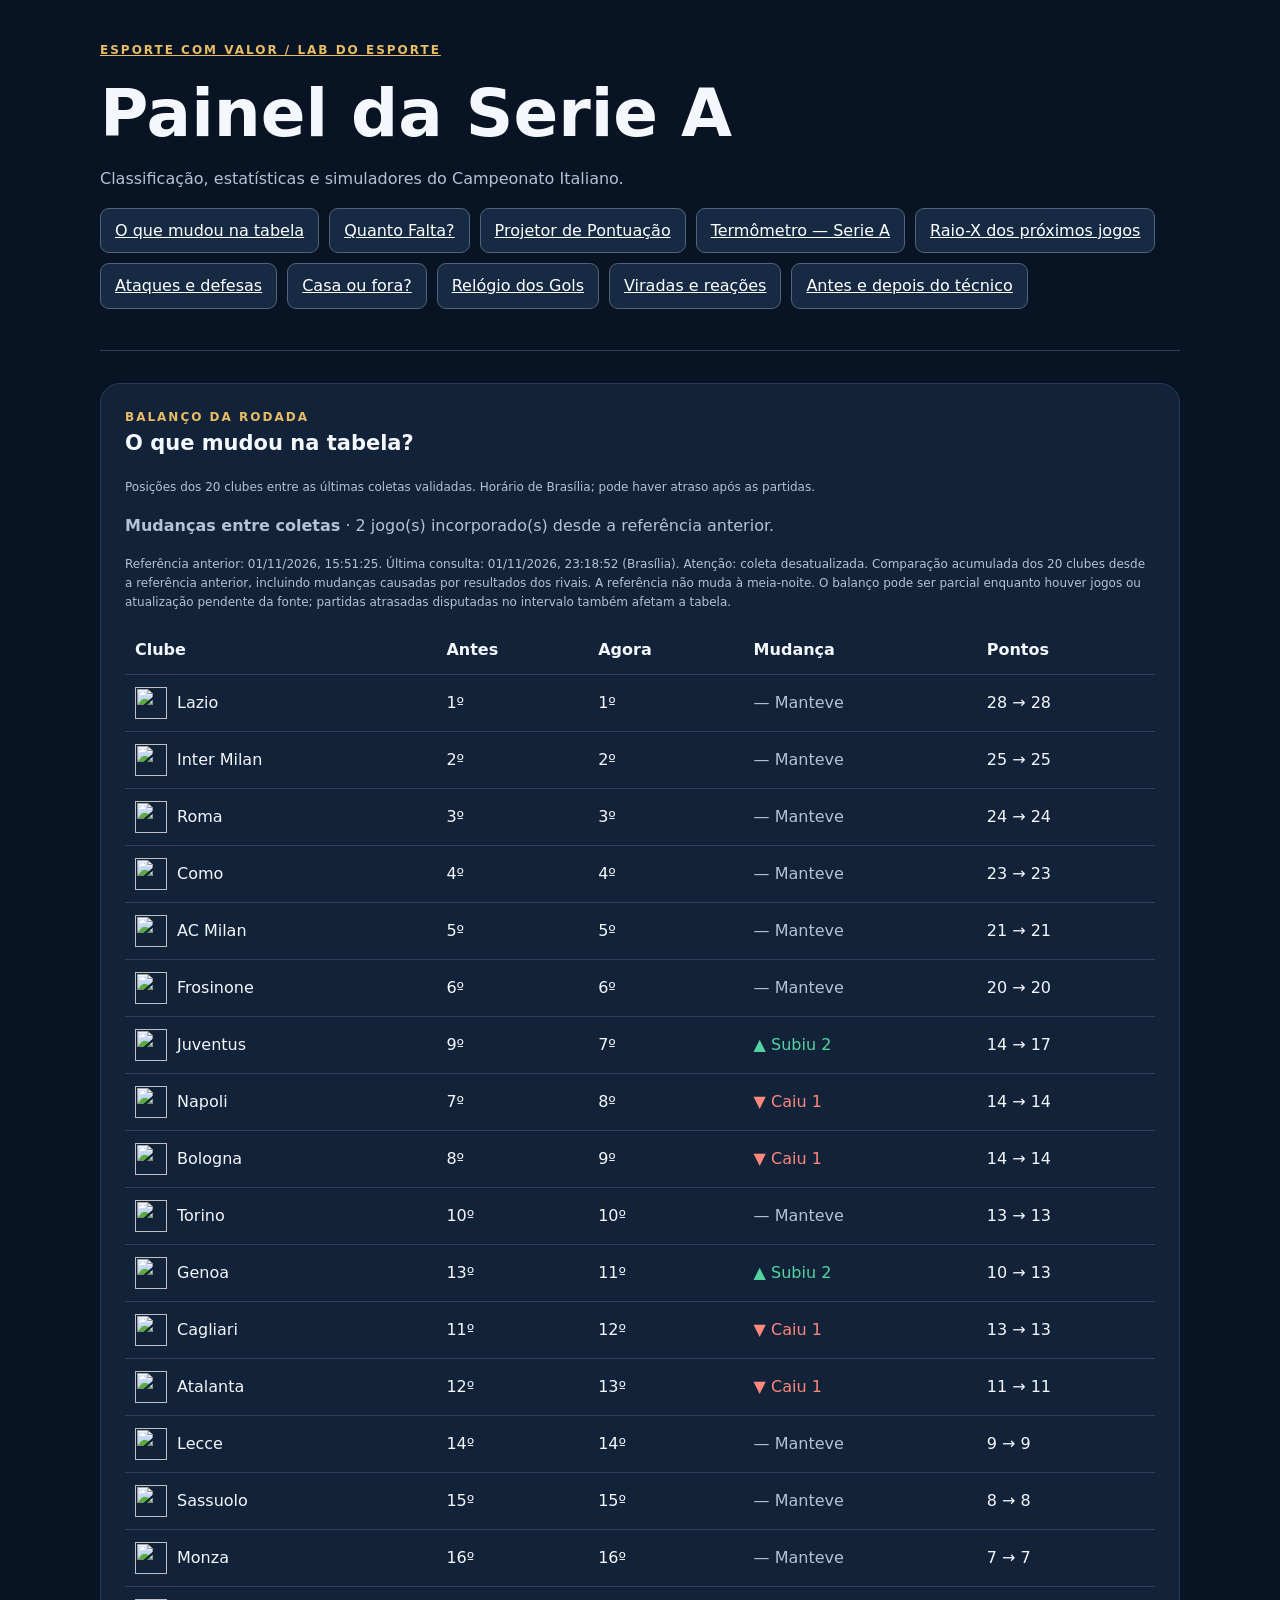
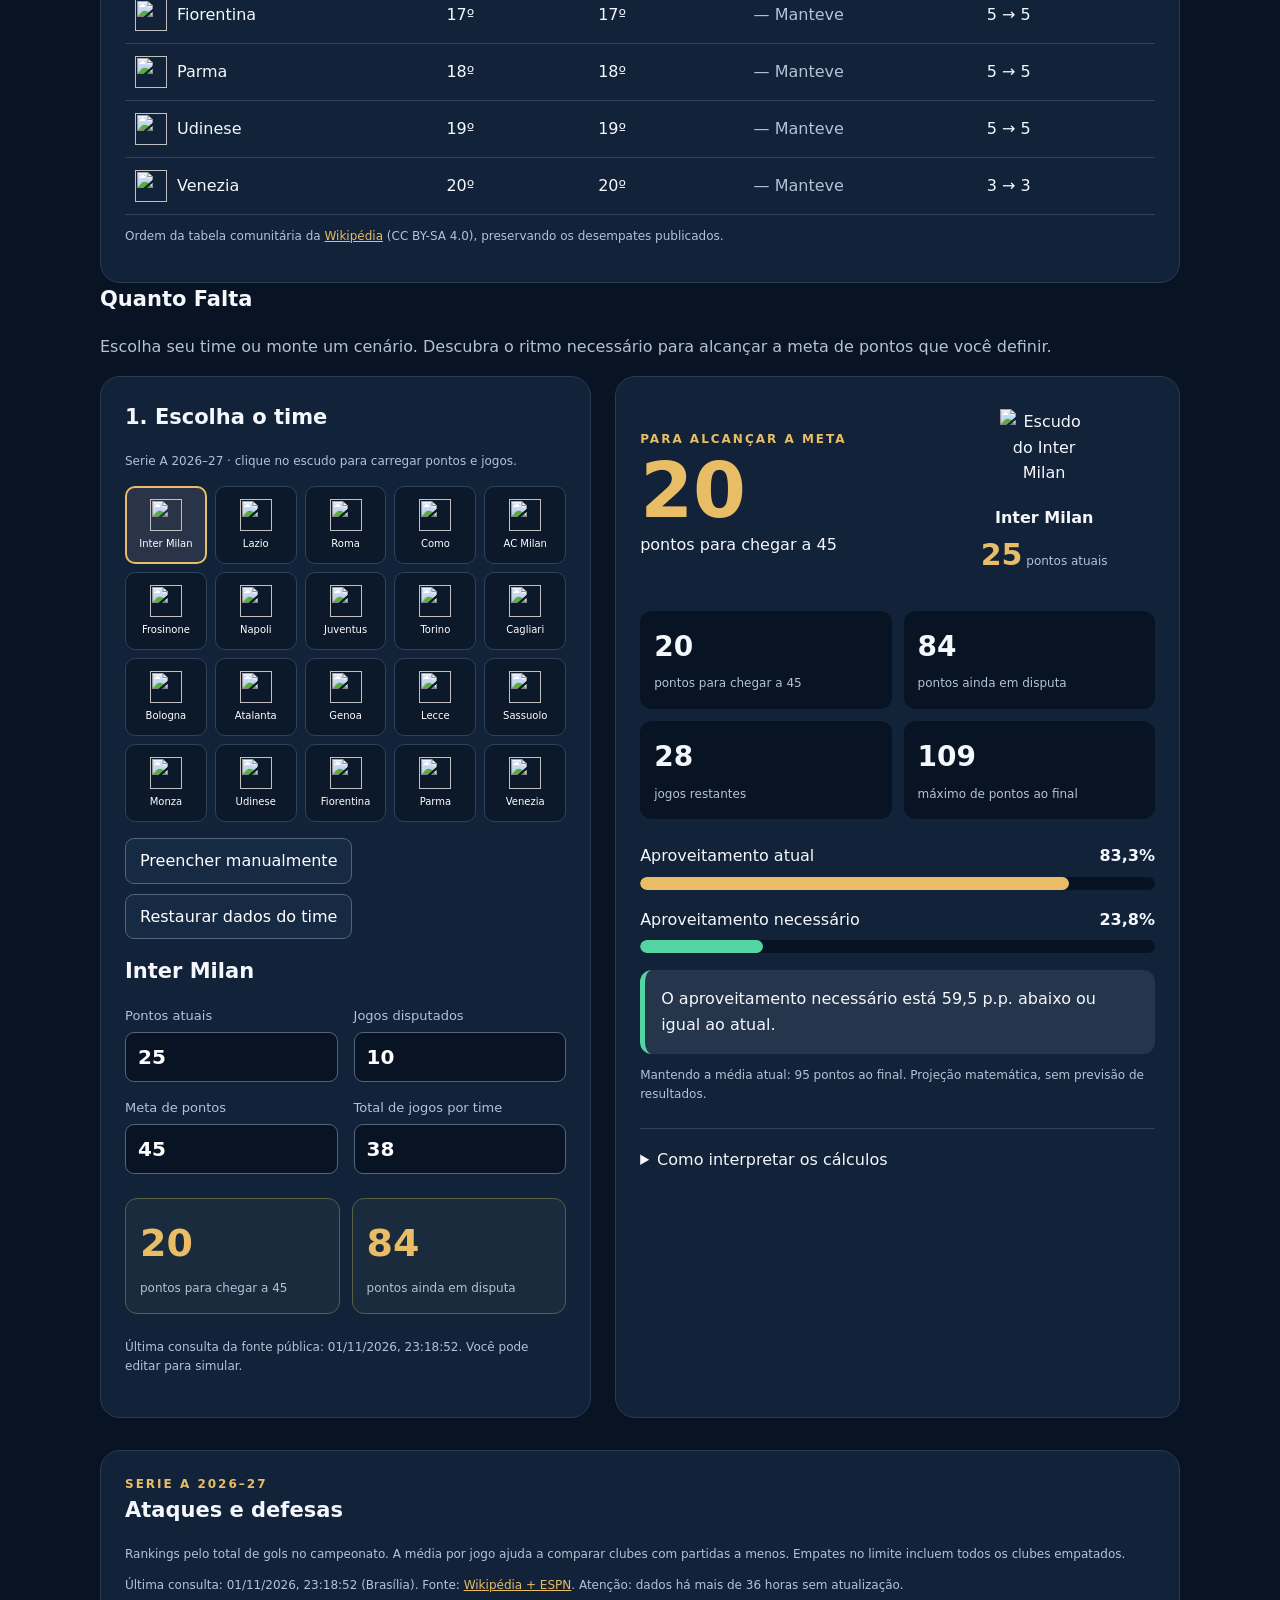
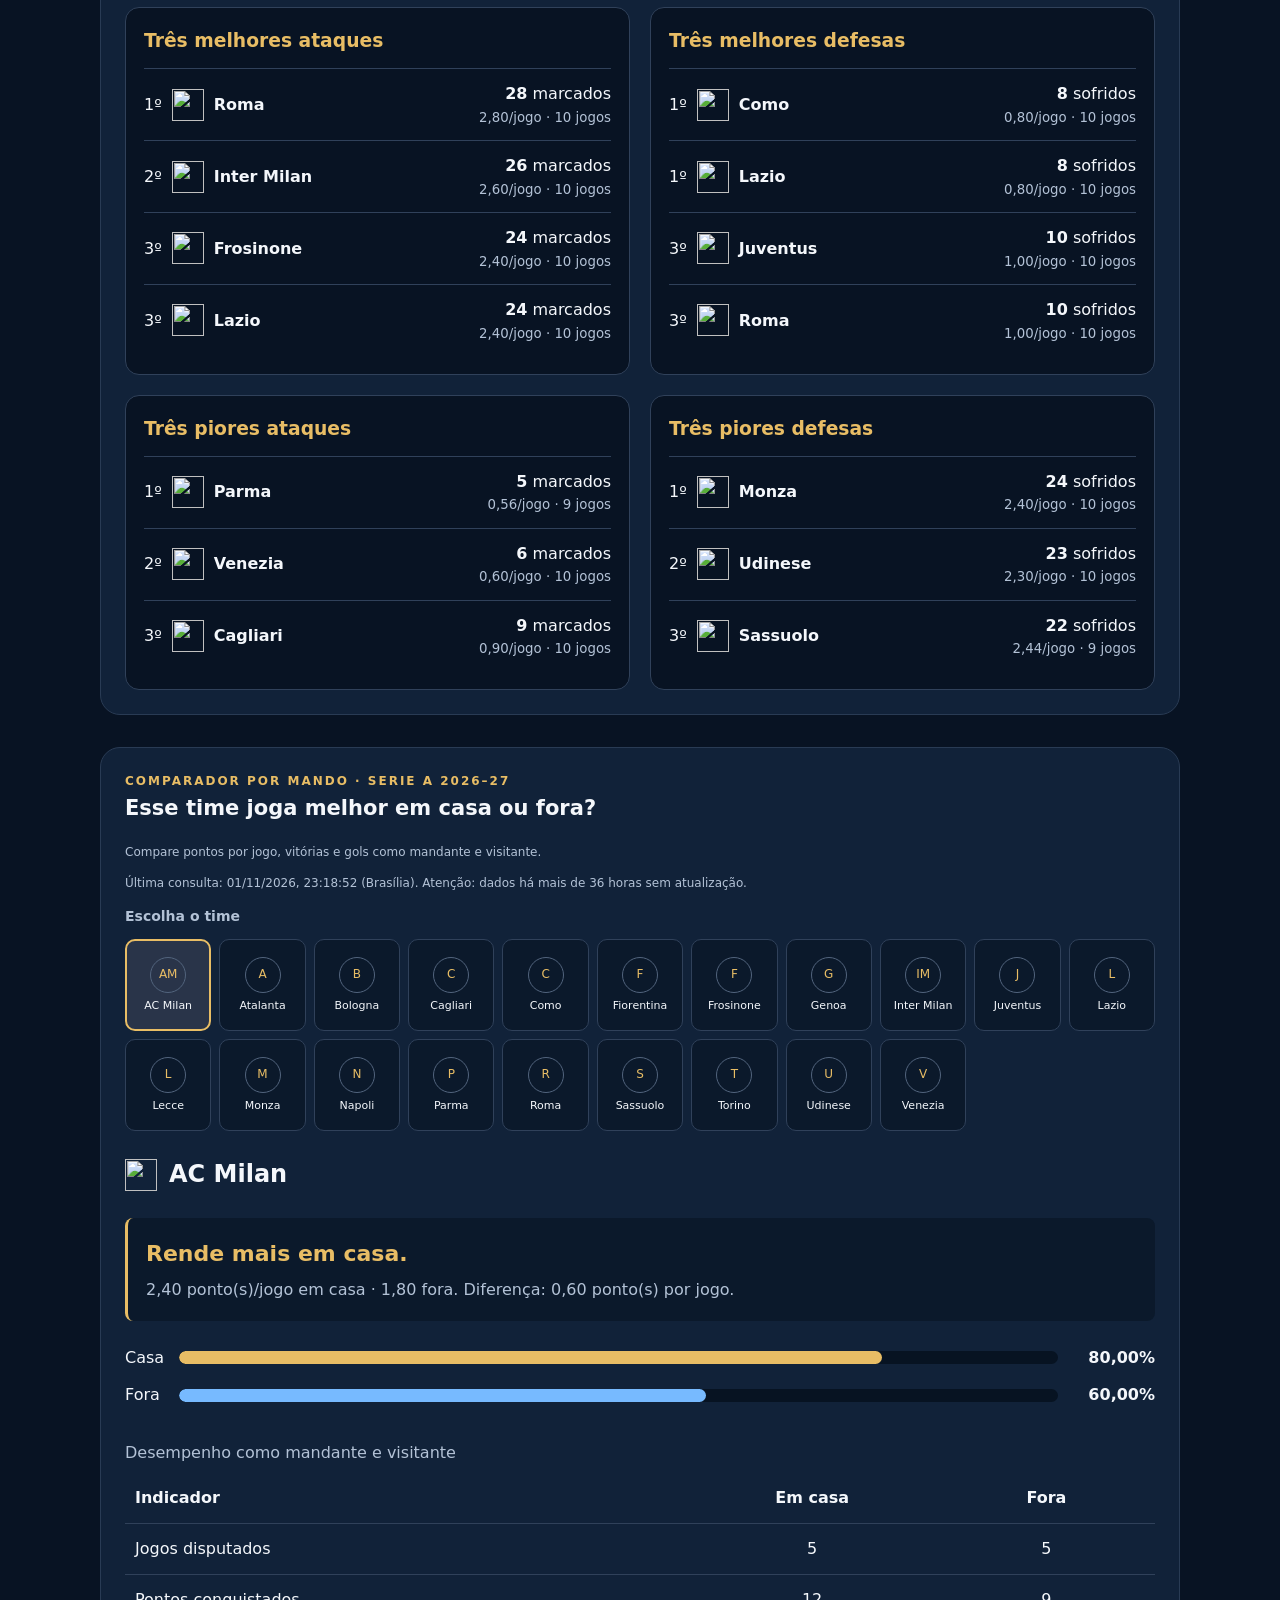
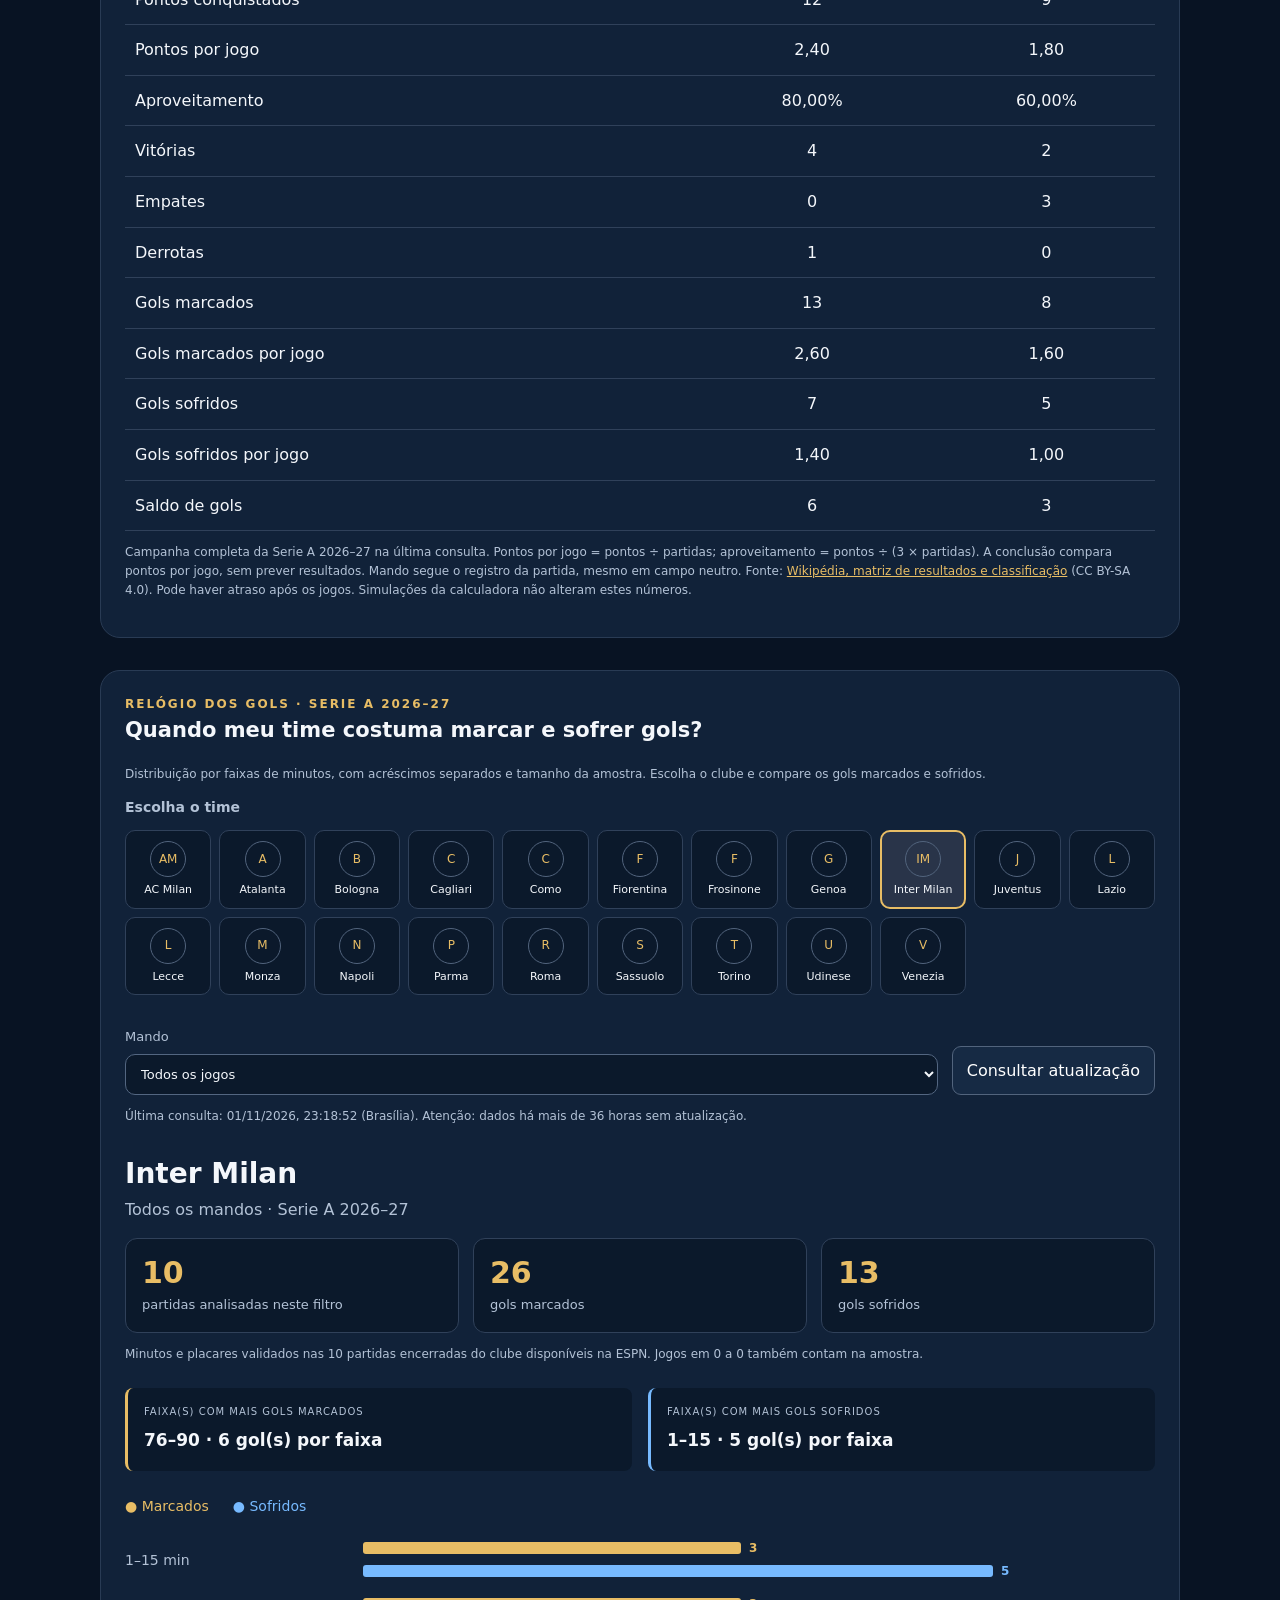
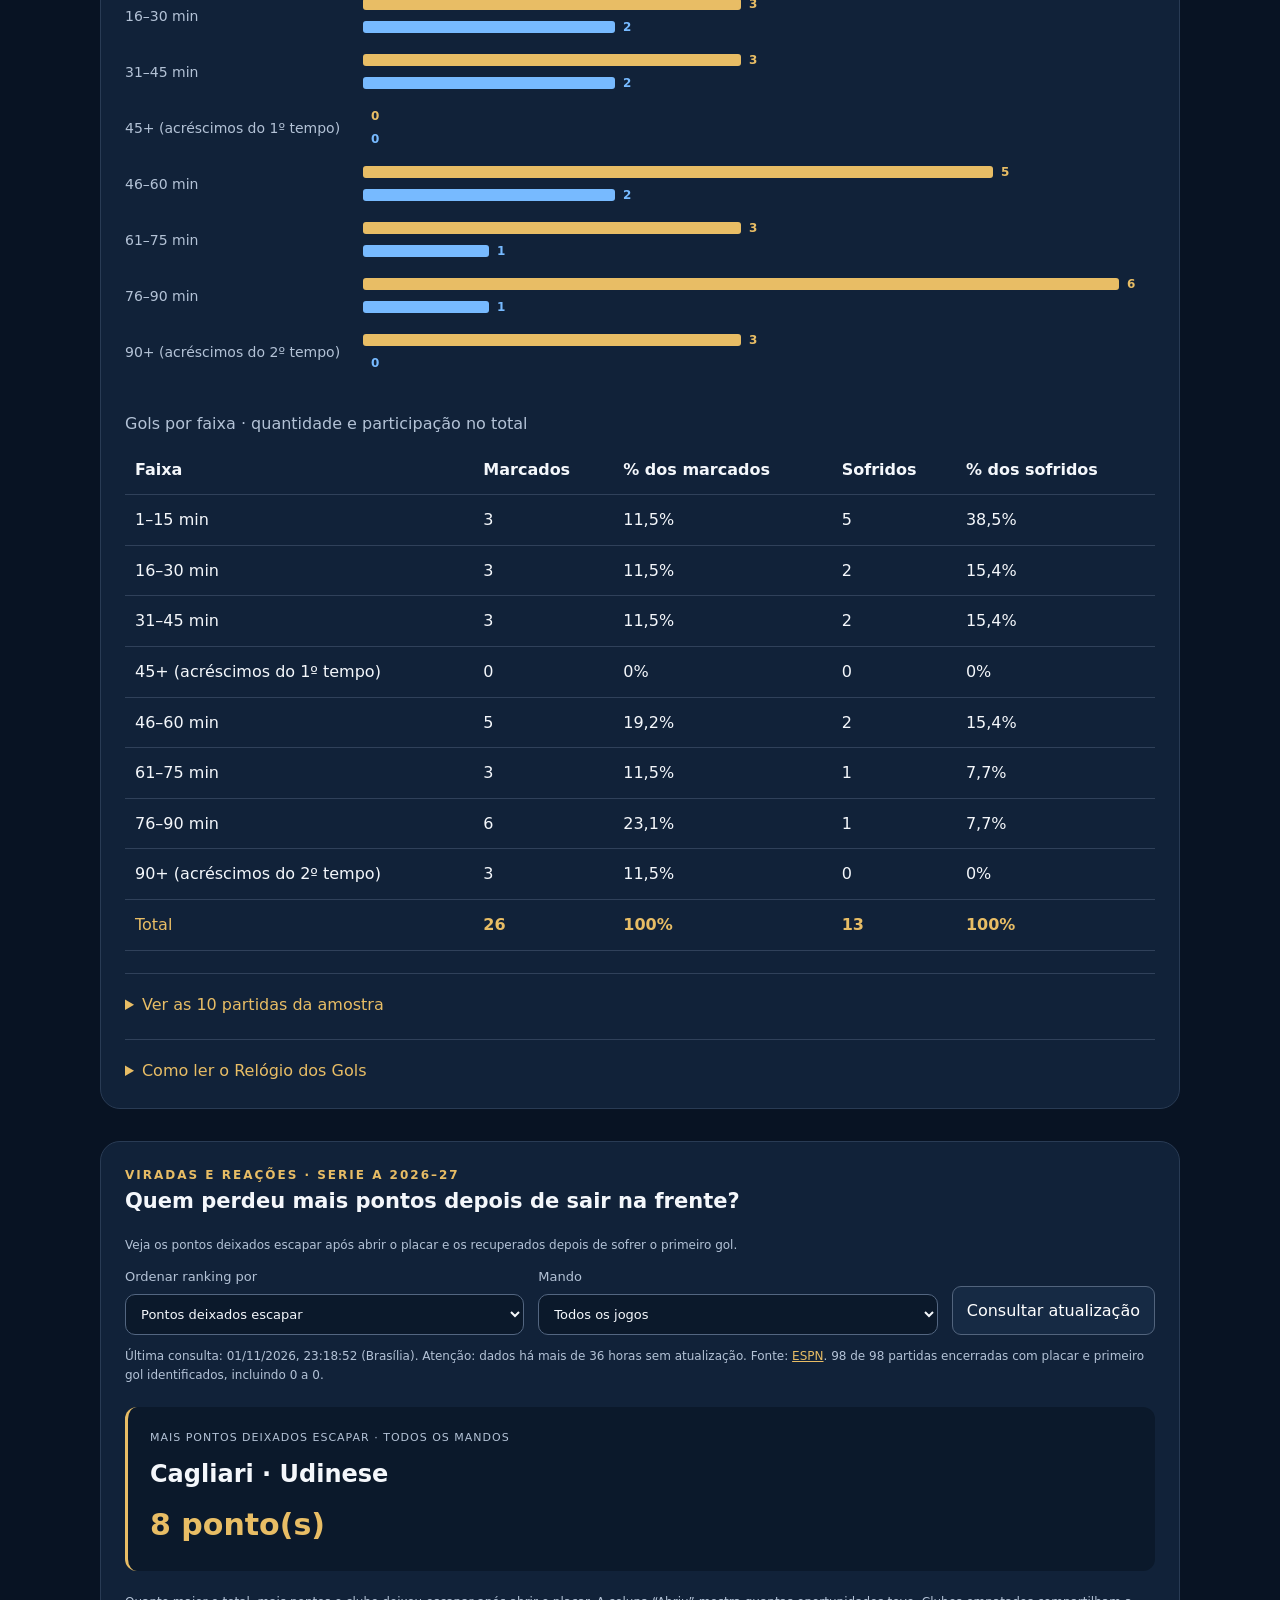
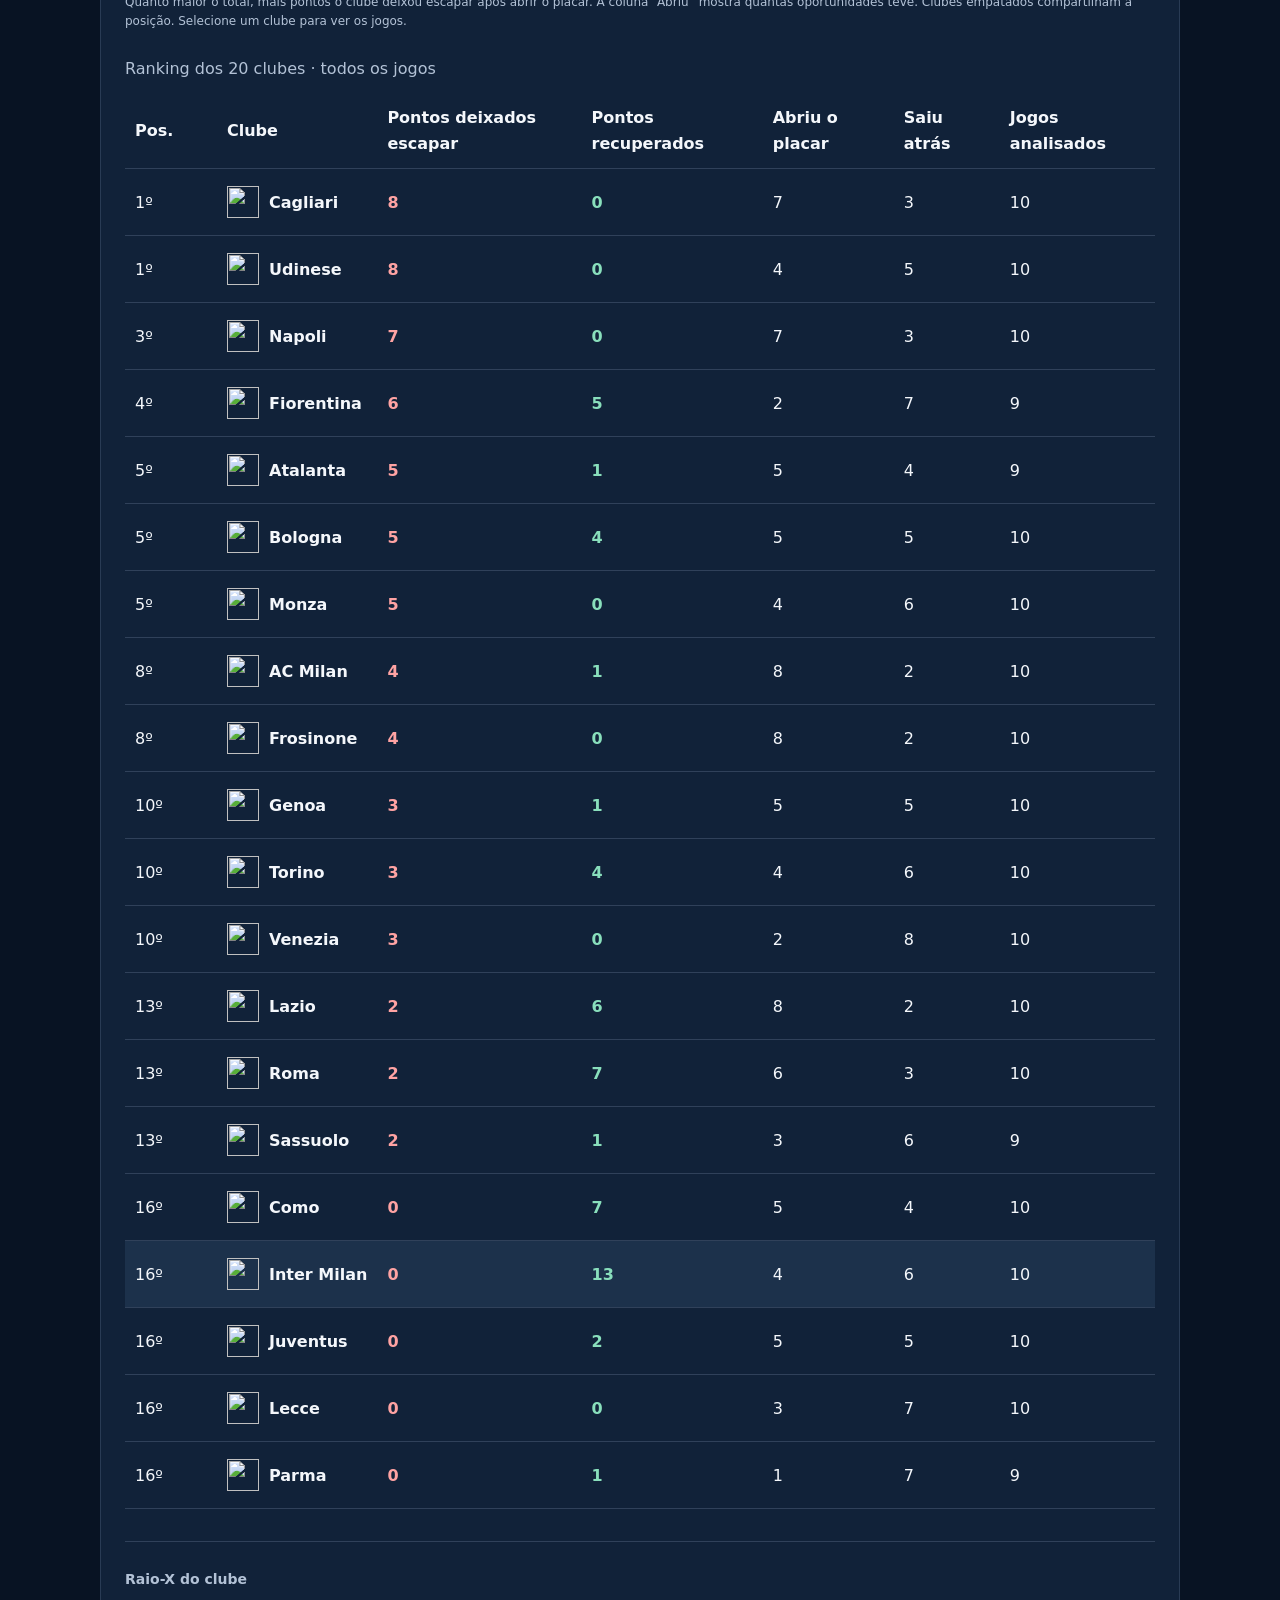
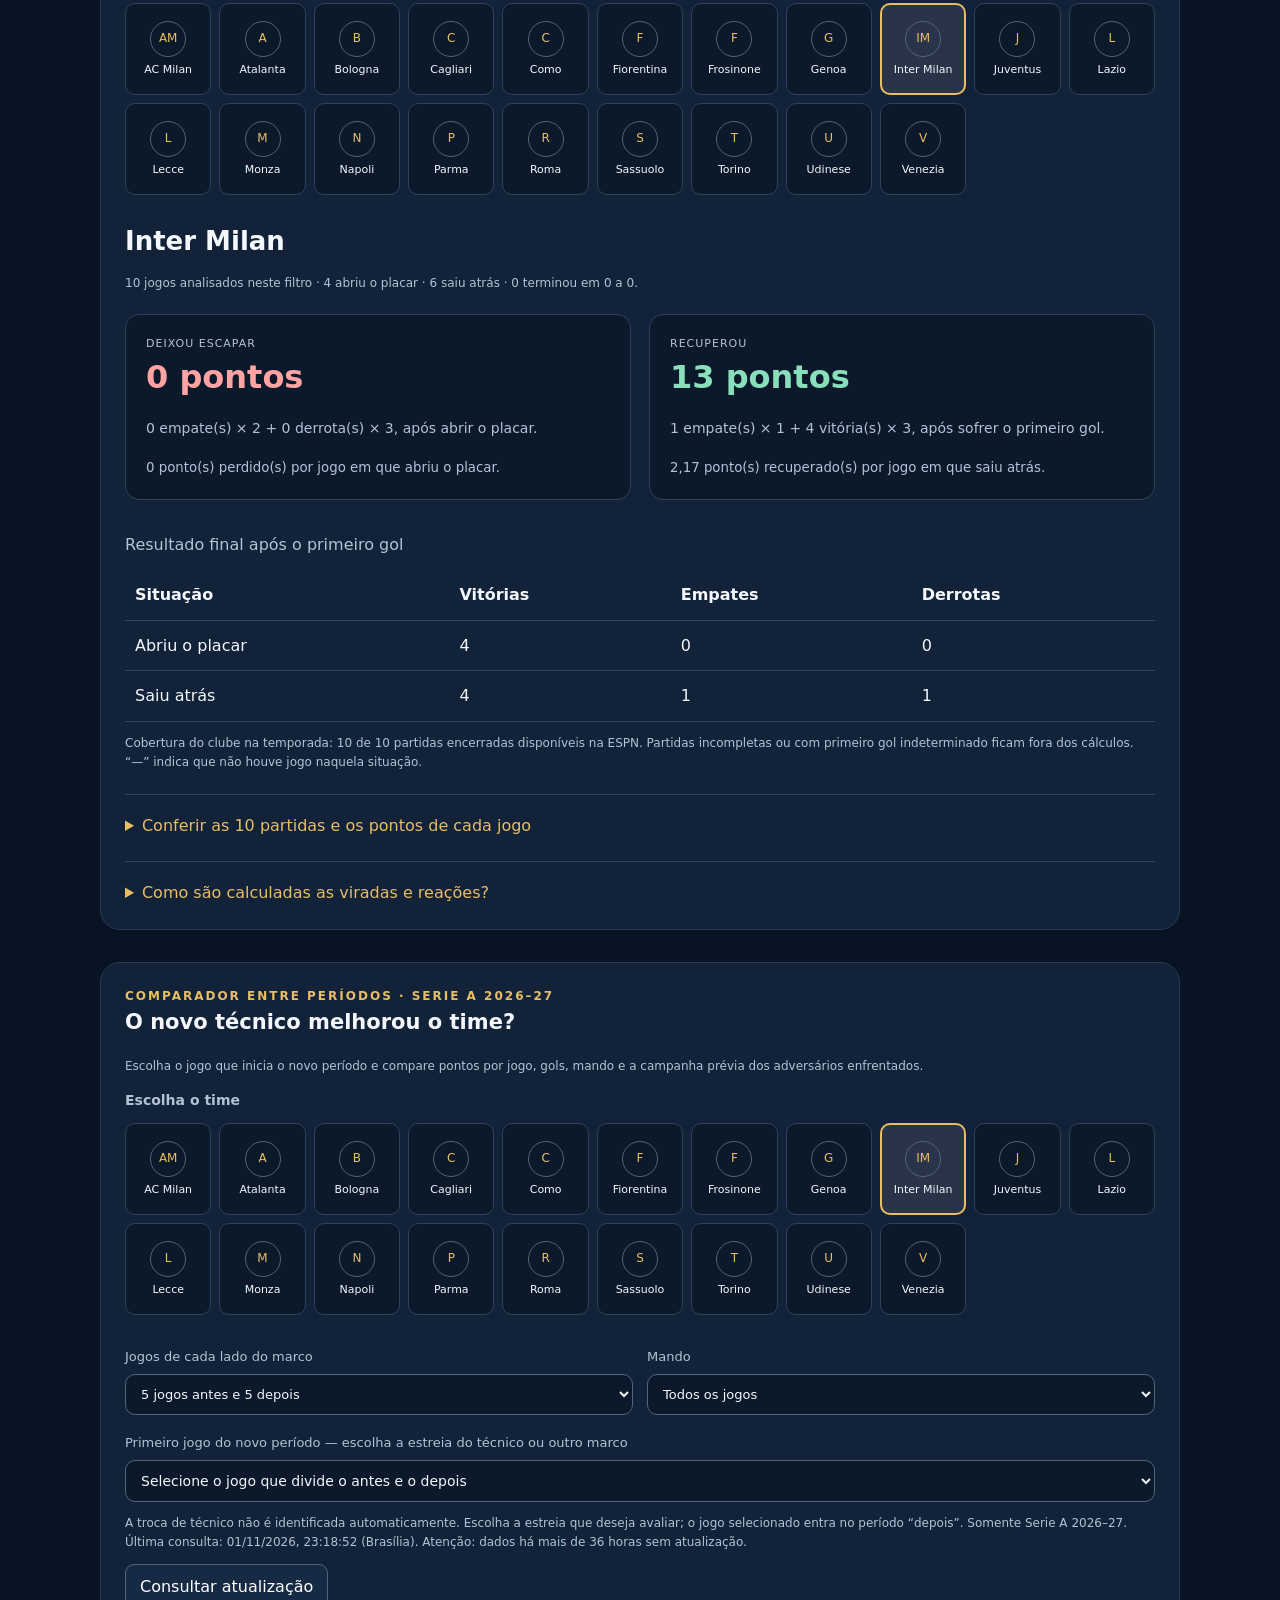
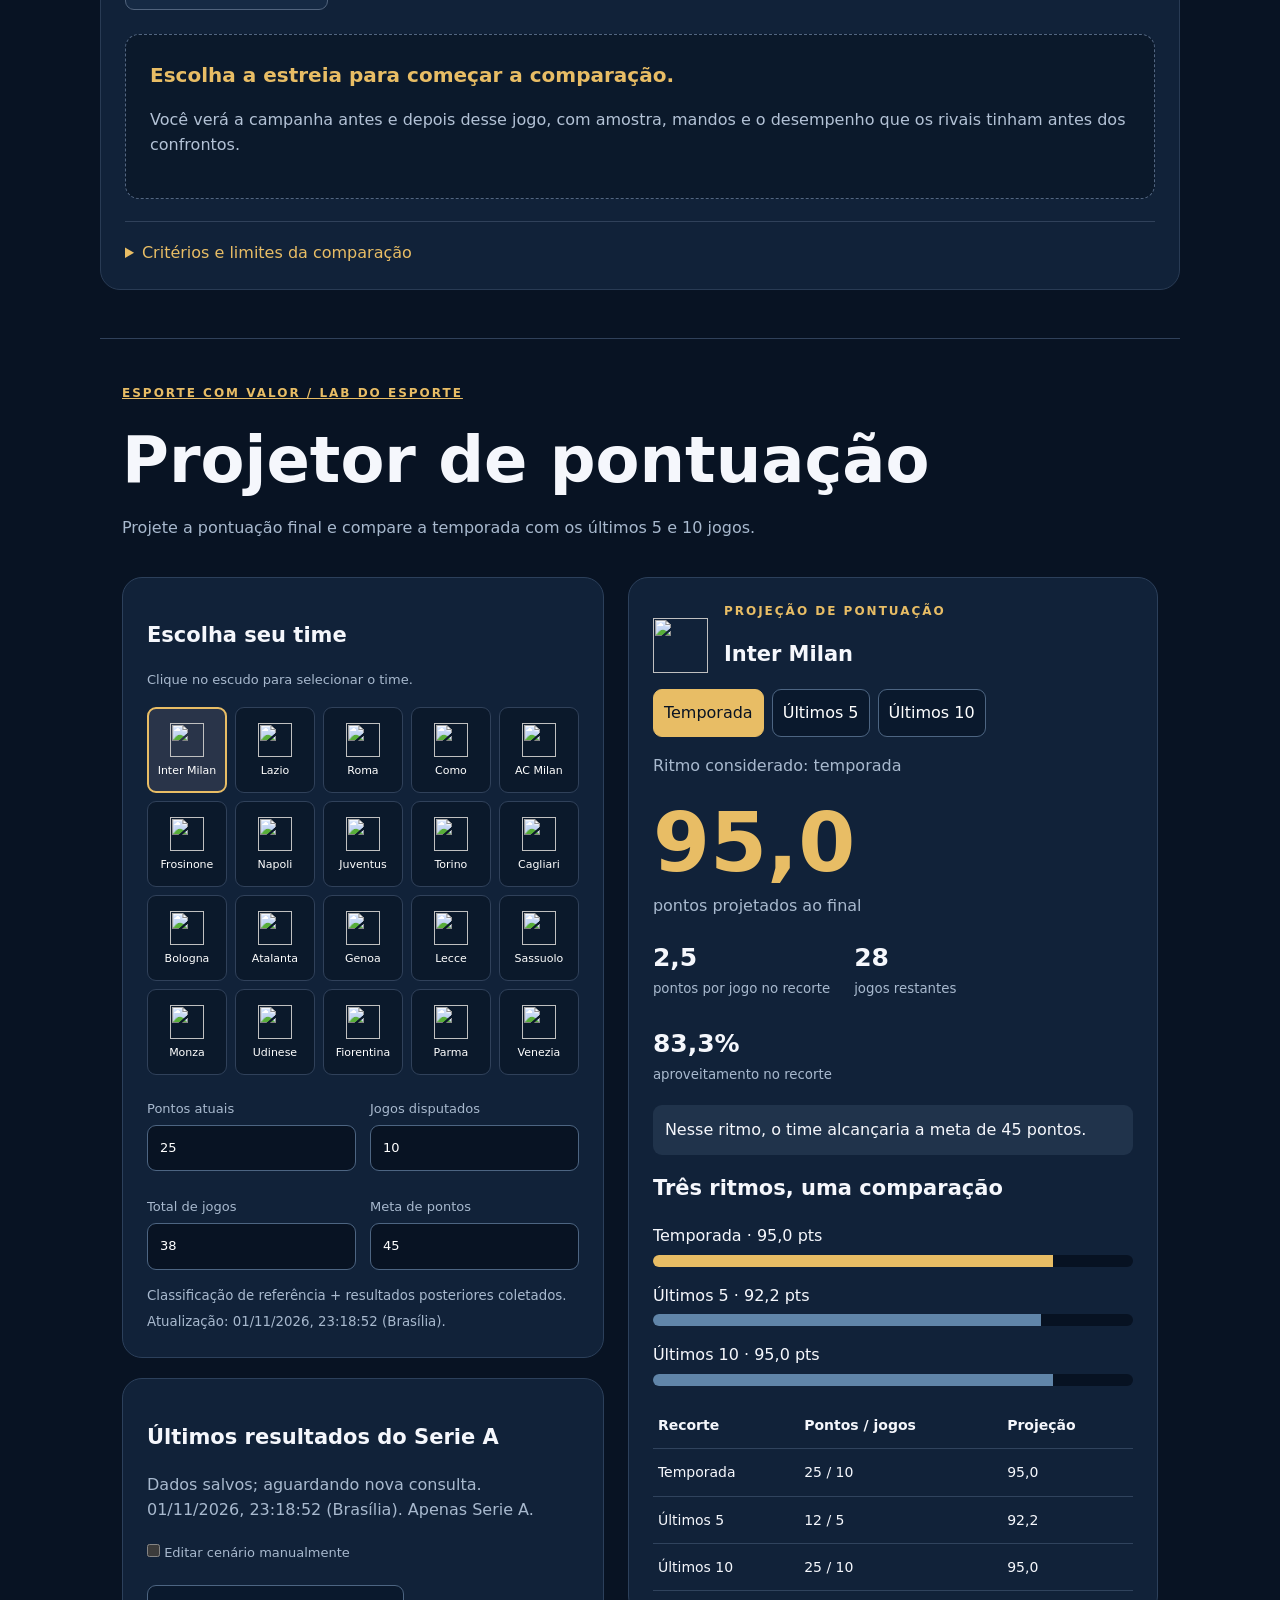
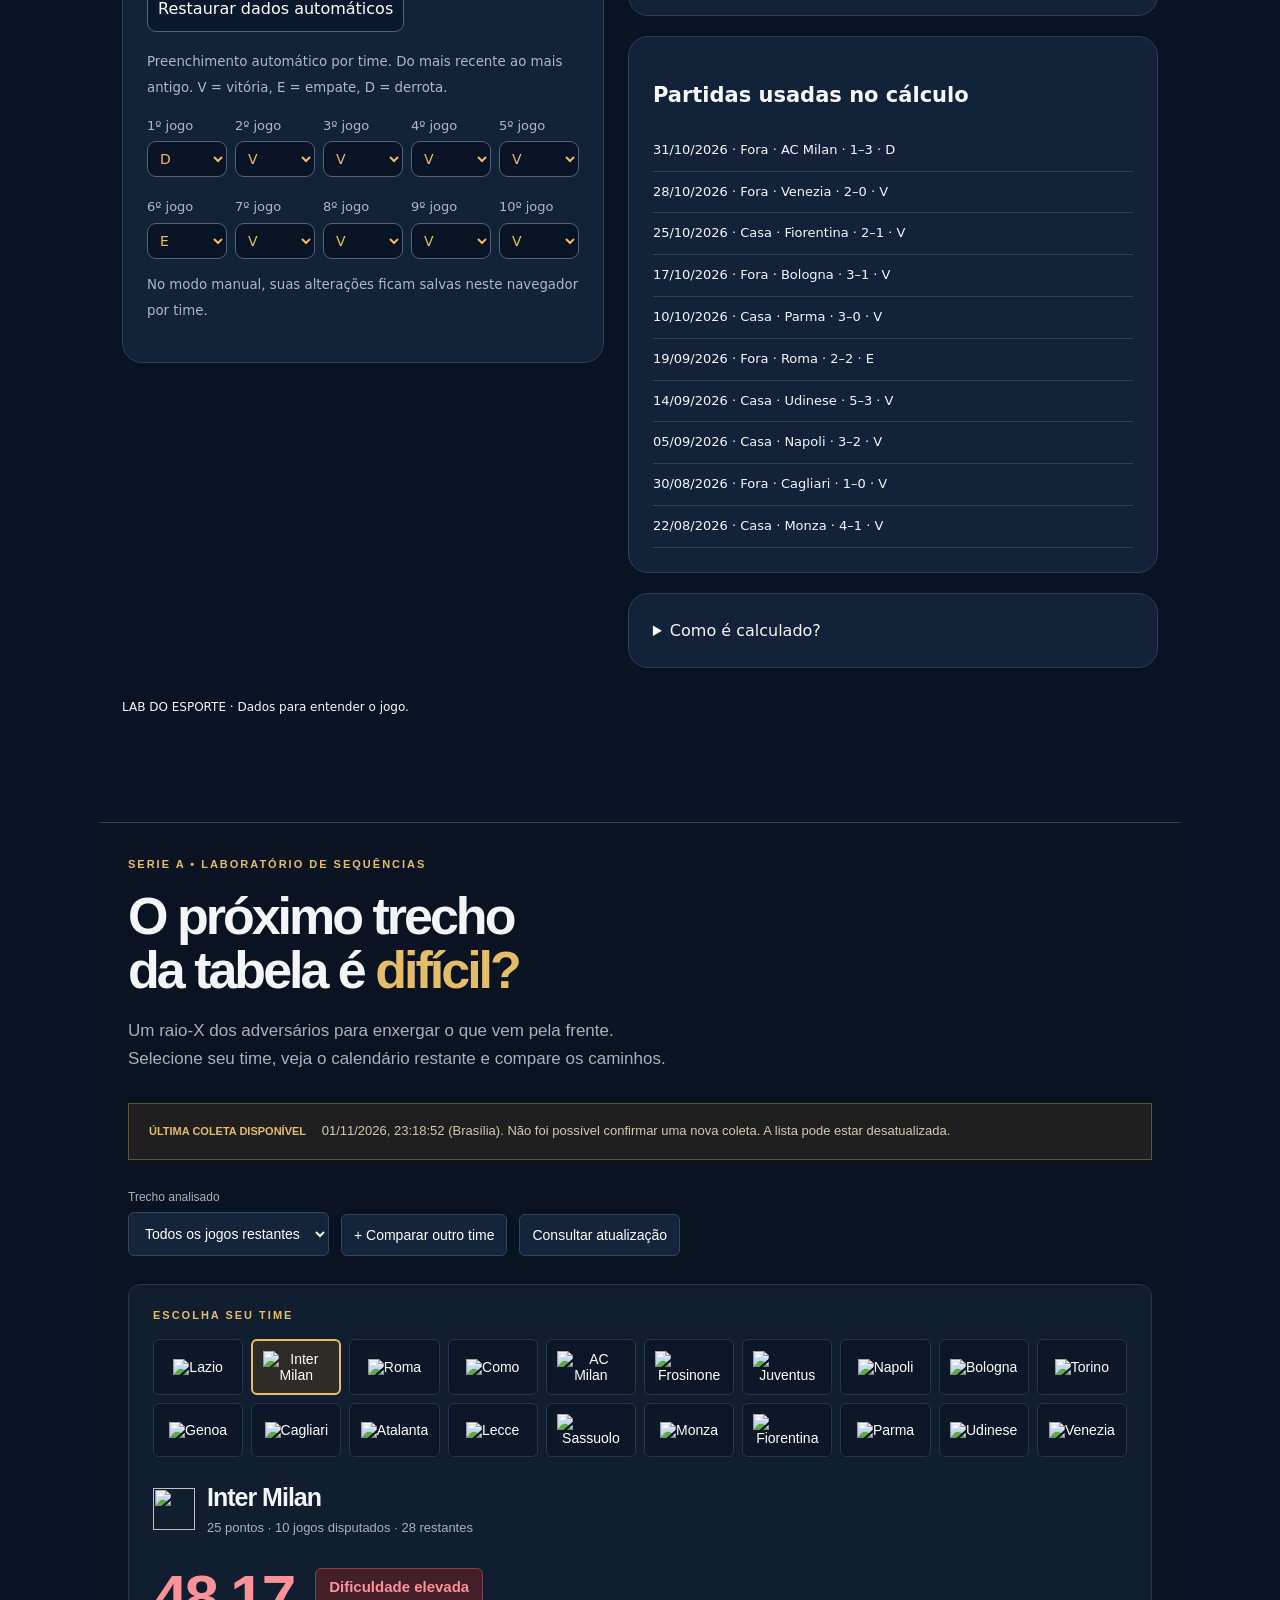
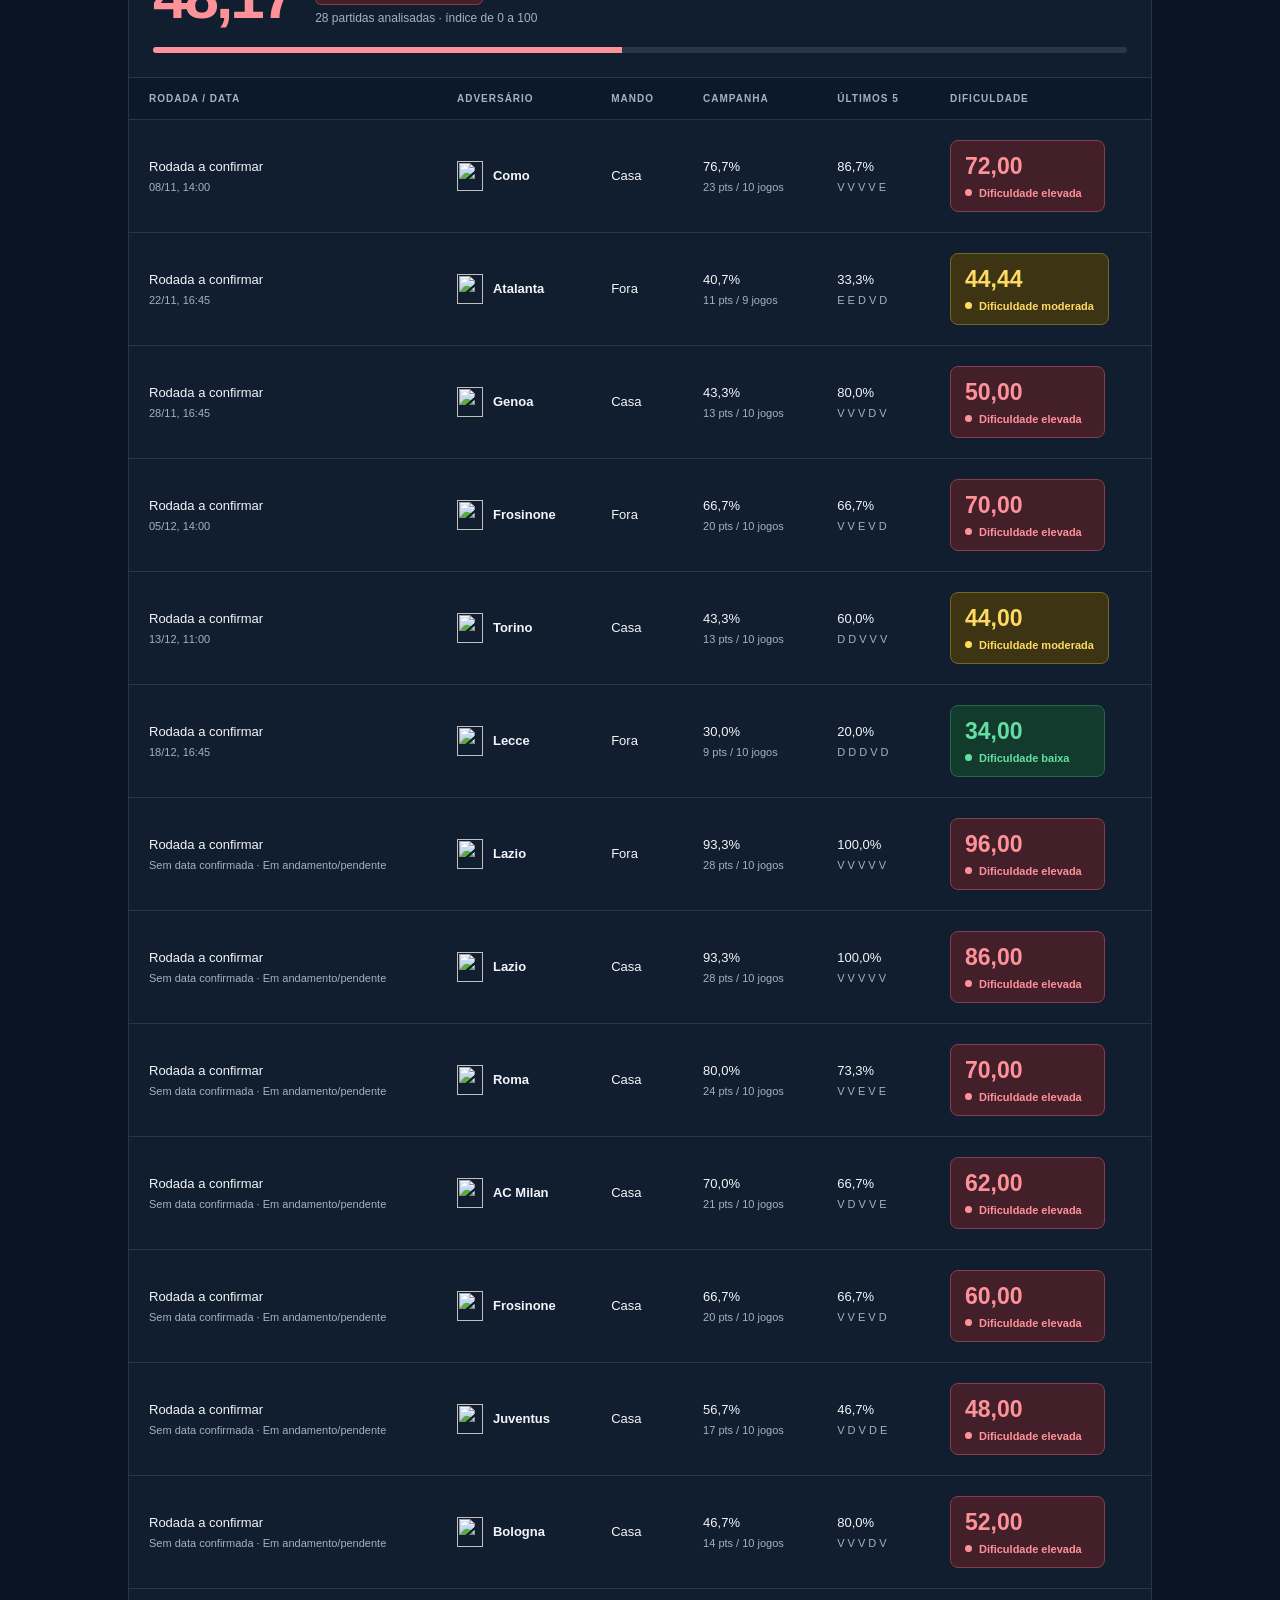
==== commit 4af6b7f3: "Coloca classificação e mudanças de posição como primeira ferramenta" ====
--- a/index.html
+++ b/index.html
@@ -19,7 +19,7 @@
 @media(max-width:700px){.ecv-league-grid{grid-template-columns:repeat(3,minmax(0,1fr))}.ecv-leagues{padding:24px 16px}}
 @media(max-width:420px){.ecv-league-grid{grid-template-columns:repeat(2,minmax(0,1fr))}}
 @media(prefers-reduced-motion:reduce){.ecv-league-card{transition:none}.ecv-league-card:hover{transform:none}}
-</style></head><body><main><header><a class="brand" href="https://esportecomvalor.wordpress.com/">ESPORTE COM VALOR / LAB DO ESPORTE</a><h1>Painel da Serie A</h1><p>Classificação, estatísticas e simuladores do Campeonato Italiano.</p><nav class="actions" aria-label="Ferramentas do Lab do Esporte"><a class="action" href="#quanto-falta">Quanto Falta?</a><a class="action" href="#projetor">Projetor de Pontuação</a><a class="action" href="#termometro">Termômetro — Serie A</a><a class="action" href="#raio-x">Raio-X dos próximos jogos</a><a class="action" href="#mudancas">O que mudou na tabela</a><a class="action" href="#rankings-gols">Ataques e defesas</a><a class="action" href="#casa-fora">Casa ou fora?</a><a class="action" href="#relogio-dos-gols">Relógio dos Gols</a><a class="action" href="#viradas-e-reacoes">Viradas e reações</a><a class="action" href="#antes-e-depois">Antes e depois do técnico</a></nav></header><section id="quanto-falta" aria-labelledby="quanto-falta-title" style="scroll-margin-top:20px"><h2 id="quanto-falta-title">Quanto Falta</h2><p>Escolha seu time ou monte um cenário. Descubra o ritmo necessário para alcançar a meta de pontos que você definir.</p><div class="layout"><section class="panel"><h2>1. Escolha o time</h2><p class="small">Serie A 2026–27 · clique no escudo para carregar pontos e jogos.</p><div class="teams" id="teams"></div><div class="actions"><button type="button" class="action" id="manual">Preencher manualmente</button><button type="button" class="action" id="reset">Restaurar dados do time</button></div><h2 id="selection">Cenário manual</h2><form id="form"><div class="fields"><label>Pontos atuais<input id="points" type="number" min="0" step="1" required value="32"></label><label>Jogos disputados<input id="played" type="number" min="0" step="1" required value="31"></label><label>Meta de pontos<input id="target" type="number" min="1" step="1" required value="45"></label><label>Total de jogos por time<input id="total" type="number" min="1" max="1000" step="1" required value="38"></label></div><div class="stats points-summary" aria-live="polite" aria-label="Resumo de pontos"><div class="stat"><strong id="neededPoints">—</strong><span id="neededLabel">pontos para chegar a 45</span></div><div class="stat"><strong id="availablePoints">—</strong><span>pontos ainda em disputa</span></div></div></form><p id="origin" class="small"></p><p id="error" role="alert" class="error"></p></section><section class="panel" aria-label="Resultado"><div id="results" aria-live="polite"><div class="result-head"><div><div class="brand" id="resultTitle">PARA ALCANÇAR A META</div><div class="big" id="missing">—</div><div id="remaining">pontos necessários</div></div><div class="selected-team"><img id="resultBadge" alt="" width="88" height="88"><strong id="resultTeamName"></strong><div><strong id="resultCurrentPoints">—</strong><span> pontos atuais</span></div><span class="small" id="resultScenario"></span></div></div><div class="stats"><div class="stat"><strong id="neededPointsResult">—</strong><span id="neededLabelResult">pontos para chegar a 45</span></div><div class="stat"><strong id="availablePointsResult">—</strong><span>pontos ainda em disputa</span></div><div class="stat"><strong id="games">—</strong><span>jogos restantes</span></div><div class="stat"><strong id="max">—</strong><span>máximo de pontos ao final</span></div></div><div class="row"><span>Aproveitamento atual</span><strong id="current">—</strong></div><div class="track"><div id="currentBar" class="bar" style="background:#e8bd65"></div></div><div class="row"><span>Aproveitamento necessário</span><strong id="required">—</strong></div><div class="track"><div id="requiredBar" class="bar"></div></div><div id="status" class="status"></div><p id="projection" class="small"></p><details><summary>Como interpretar os cálculos</summary><p class="small">Atual = pontos ÷ (3 × jogos disputados). Necessário = pontos que faltam ÷ (3 × jogos restantes). A diferença é expressa em pontos percentuais (p.p.).</p><p class="small">Vermelho claro: aumento de até 5 p.p.; tons mais escuros: acima de 5, 10 e 20 p.p. Verde: o ritmo necessário não supera o atual. As cores comparam ritmos e não representam probabilidade de rebaixamento.</p><p class="small">A projeção mantém a média de pontos por jogo e pode resultar em número fracionário. Não prevê resultados. A meta inicial de 45 pontos é editável e não representa uma linha de permanência para esta liga. Os cálculos consideram três pontos por vitória e não contemplam punições ou bonificações.</p></details></div></section></div></section><section class="panel panorama" id="mudancas"><div class="brand">BALANÇO DA RODADA</div><h2>O que mudou na tabela?</h2><p class="small">Posições dos 20 clubes entre as últimas coletas validadas. Horário de Brasília; pode haver atraso após as partidas.</p><div id="day-content" aria-live="polite">Carregando comparação…</div></section><section class="panel panorama" id="rankings-gols"><div class="brand">SERIE A 2026–27</div><h2>Ataques e defesas</h2><p class="small">Rankings pelo total de gols no campeonato. A média por jogo ajuda a comparar clubes com partidas a menos. Empates no limite incluem todos os clubes empatados.</p><div id="goal-content" aria-live="polite">Carregando rankings…</div></section><section class="panel panorama" id="casa-fora"><div class="brand">COMPARADOR POR MANDO · SERIE A 2026–27</div><h2>Esse time joga melhor em casa ou fora?</h2><p class="small">Compare pontos por jogo, vitórias e gols como mandante e visitante.</p><div id="mando-content">Carregando comparação por mando…</div></section><section class="panel panorama" id="relogio-dos-gols"><div class="brand">RELÓGIO DOS GOLS · SERIE A 2026–27</div><h2>Quando meu time costuma marcar e sofrer gols?</h2><p class="small">Distribuição por faixas de minutos, com acréscimos separados e tamanho da amostra. Escolha o clube e compare os gols marcados e sofridos.</p><div id="goal-clock-content">Carregando o Relógio dos Gols…</div></section><section class="panel panorama" id="viradas-e-reacoes"><div class="brand">VIRADAS E REAÇÕES · SERIE A 2026–27</div><h2>Quem perdeu mais pontos depois de sair na frente?</h2><p class="small">Veja os pontos deixados escapar após abrir o placar e os recuperados depois de sofrer o primeiro gol.</p><div id="reactions-content">Carregando o painel de viradas e reações…</div></section><section class="panel panorama" id="antes-e-depois"><div class="brand">COMPARADOR ENTRE PERÍODOS · SERIE A 2026–27</div><h2>O novo técnico melhorou o time?</h2><p class="small">Escolha o jogo que inicia o novo período e compare pontos por jogo, gols, mando e a campanha prévia dos adversários enfrentados.</p><div id="periods-content">Carregando o comparador entre períodos…</div></section><section id="projetor" aria-label="Projetor de pontuação" style="scroll-margin-top:20px;margin-top:48px;border-top:1px solid #30415a"><iframe id="projectorFrame" title="Projetor de pontuação — últimos 5 e 10 jogos do Serie A" src="./projetor.html" loading="lazy" style="width:100%;border:0;min-height:800px;height:2200px;display:block;color-scheme:dark"></iframe></section><section id="raio-x" aria-label="Raio-X dos próximos jogos" style="scroll-margin-top:20px;margin-top:48px;border-top:1px solid #30415a"><iframe id="raioxFrame" title="Raio-X dos próximos jogos — dificuldade da sequência" src="./raio-x.html" loading="lazy" style="width:100%;border:0;min-height:900px;height:2400px;display:block;color-scheme:dark"></iframe></section><section id="termometro" style="scroll-margin-top:20px;margin-top:48px;border-top:1px solid #30415a"><iframe id="thermoFrame" title="Termômetro — Serie A" src="./termometro.html?v=20261017-titulo" loading="lazy" style="width:100%;border:0;height:2600px;display:block;color-scheme:dark"></iframe></section><section class="ecv-leagues" aria-labelledby="ecv-leagues-title"><div class="brand">PAINEL DO FUTEBOL</div><h2 id="ecv-leagues-title">Explore outros campeonatos</h2><p>A mesma análise, em outra liga. Escolha um campeonato para continuar.</p><nav class="ecv-league-grid" aria-label="Outros campeonatos do Painel do Futebol"><a class="ecv-league-card" data-ecv-league="brasileirao" href="https://obrunofavoretto.github.io/calculadora-45-pontos/" aria-label="Abrir Painel do Brasileirão"><svg viewBox="0 0 80 88" aria-hidden="true" focusable="false"><defs><clipPath id="ecv-shield-brasileirao"><path d="M8 6h64v39c0 19-15 29-32 37C23 74 8 64 8 45Z"/></clipPath></defs><g clip-path="url(#ecv-shield-brasileirao)"><path fill="#159447" d="M8 6h64v70H8z"/><path fill="#ffda44" d="m40 16 27 23-27 23L13 39z"/><circle cx="40" cy="39" r="13" fill="#17479e"/><path d="M28 35q13-3 24 9" fill="none" stroke="#fff" stroke-width="3"/></g><path d="M8 6h64v39c0 19-15 29-32 37C23 74 8 64 8 45Z" fill="none" stroke="#e8bd65" stroke-width="2.5"/></svg><strong>Painel do Brasileirão</strong><span>Brasileirão</span></a><a class="ecv-league-card" data-ecv-league="premier_league" href="https://obrunofavoretto.github.io/quanto-falta-premier-league/" aria-label="Abrir Painel da Premier League"><svg viewBox="0 0 80 88" aria-hidden="true" focusable="false"><defs><clipPath id="ecv-shield-premier_league"><path d="M8 6h64v39c0 19-15 29-32 37C23 74 8 64 8 45Z"/></clipPath></defs><g clip-path="url(#ecv-shield-premier_league)"><path fill="#fff" d="M8 6h64v70H8z"/><path fill="#c8102e" d="M34 6h12v70H34z"/><path fill="#c8102e" d="M8 30h64v12H8z"/></g><path d="M8 6h64v39c0 19-15 29-32 37C23 74 8 64 8 45Z" fill="none" stroke="#e8bd65" stroke-width="2.5"/></svg><strong>Painel da Premier League</strong><span>Premier League</span></a><a class="ecv-league-card" data-ecv-league="la_liga" href="https://obrunofavoretto.github.io/quanto-falta-la-liga/" aria-label="Abrir Painel de La Liga"><svg viewBox="0 0 80 88" aria-hidden="true" focusable="false"><defs><clipPath id="ecv-shield-la_liga"><path d="M8 6h64v39c0 19-15 29-32 37C23 74 8 64 8 45Z"/></clipPath></defs><g clip-path="url(#ecv-shield-la_liga)"><path fill="#aa151b" d="M8 6h64v70H8z"/><path fill="#f1bf00" d="M8 24h64v28H8z"/></g><path d="M8 6h64v39c0 19-15 29-32 37C23 74 8 64 8 45Z" fill="none" stroke="#e8bd65" stroke-width="2.5"/></svg><strong>Painel de La Liga</strong><span>La Liga</span></a><a class="ecv-league-card" data-ecv-league="bundesliga" href="https://obrunofavoretto.github.io/quanto-falta-bundesliga/" aria-label="Abrir Painel da Bundesliga"><svg viewBox="0 0 80 88" aria-hidden="true" focusable="false"><defs><clipPath id="ecv-shield-bundesliga"><path d="M8 6h64v39c0 19-15 29-32 37C23 74 8 64 8 45Z"/></clipPath></defs><g clip-path="url(#ecv-shield-bundesliga)"><path fill="#191919" d="M8 6h64v70H8z"/><path fill="#d00" d="M8 27h64v22H8z"/><path fill="#ffce00" d="M8 49h64v27H8z"/></g><path d="M8 6h64v39c0 19-15 29-32 37C23 74 8 64 8 45Z" fill="none" stroke="#e8bd65" stroke-width="2.5"/></svg><strong>Painel da Bundesliga</strong><span>Bundesliga</span></a><a class="ecv-league-card" data-ecv-league="ligue_1" href="https://obrunofavoretto.github.io/quanto-falta-ligue-1/" aria-label="Abrir Painel da Ligue 1"><svg viewBox="0 0 80 88" aria-hidden="true" focusable="false"><defs><clipPath id="ecv-shield-ligue_1"><path d="M8 6h64v39c0 19-15 29-32 37C23 74 8 64 8 45Z"/></clipPath></defs><g clip-path="url(#ecv-shield-ligue_1)"><path fill="#fff" d="M8 6h64v70H8z"/><path fill="#002654" d="M8 6h21v70H8z"/><path fill="#ed2939" d="M51 6h21v70H51z"/></g><path d="M8 6h64v39c0 19-15 29-32 37C23 74 8 64 8 45Z" fill="none" stroke="#e8bd65" stroke-width="2.5"/></svg><strong>Painel da Ligue 1</strong><span>Ligue 1</span></a></nav></section><footer><p class="small"><span id="dataStatus">Classificação de referência: 17/10/2026, 00h45</span>, conforme <a href="https://classificacaogeral.com.br/campeonato-brasileiro-serie-a/2026" target="_blank" rel="noopener noreferrer">Classificação Geral</a>. <span id="dataMode">Cadastro inicial. Aguardando primeira consulta automática.</span> Alterações nos campos são simulações e não modificam a classificação publicada.</p><p class="small">Escudos consultados na ESPN. Pertencem aos respectivos clubes e dependem da disponibilidade da fonte externa.</p><p class="small">Tabela adaptada da Wikipédia, por seus colaboradores, sob <a href="https://creativecommons.org/licenses/by-sa/4.0/">CC BY-SA 4.0</a>. Foram extraídos e normalizados pontos e jogos. <a href="https://pt.wikipedia.org/w/index.php?title=Campeonato_Brasileiro_de_Futebol_de_2026_-_S%C3%A9rie_A&amp;action=history">Histórico e autoria</a>. A licença da tabela não se aplica aos escudos nem ao código da calculadora.</p></footer></main><script>
+</style></head><body><main><header><a class="brand" href="https://esportecomvalor.wordpress.com/">ESPORTE COM VALOR / LAB DO ESPORTE</a><h1>Painel da Serie A</h1><p>Classificação, estatísticas e simuladores do Campeonato Italiano.</p><nav class="actions" aria-label="Ferramentas do Lab do Esporte"><a class="action" href="#mudancas">O que mudou na tabela</a><a class="action" href="#quanto-falta">Quanto Falta?</a><a class="action" href="#projetor">Projetor de Pontuação</a><a class="action" href="#termometro">Termômetro — Serie A</a><a class="action" href="#raio-x">Raio-X dos próximos jogos</a><a class="action" href="#rankings-gols">Ataques e defesas</a><a class="action" href="#casa-fora">Casa ou fora?</a><a class="action" href="#relogio-dos-gols">Relógio dos Gols</a><a class="action" href="#viradas-e-reacoes">Viradas e reações</a><a class="action" href="#antes-e-depois">Antes e depois do técnico</a></nav></header><section class="panel panorama" id="mudancas"><div class="brand">BALANÇO DA RODADA</div><h2>O que mudou na tabela?</h2><p class="small">Posições dos 20 clubes entre as últimas coletas validadas. Horário de Brasília; pode haver atraso após as partidas.</p><div id="day-content" aria-live="polite">Carregando comparação…</div></section><section id="quanto-falta" aria-labelledby="quanto-falta-title" style="scroll-margin-top:20px"><h2 id="quanto-falta-title">Quanto Falta</h2><p>Escolha seu time ou monte um cenário. Descubra o ritmo necessário para alcançar a meta de pontos que você definir.</p><div class="layout"><section class="panel"><h2>1. Escolha o time</h2><p class="small">Serie A 2026–27 · clique no escudo para carregar pontos e jogos.</p><div class="teams" id="teams"></div><div class="actions"><button type="button" class="action" id="manual">Preencher manualmente</button><button type="button" class="action" id="reset">Restaurar dados do time</button></div><h2 id="selection">Cenário manual</h2><form id="form"><div class="fields"><label>Pontos atuais<input id="points" type="number" min="0" step="1" required value="32"></label><label>Jogos disputados<input id="played" type="number" min="0" step="1" required value="31"></label><label>Meta de pontos<input id="target" type="number" min="1" step="1" required value="45"></label><label>Total de jogos por time<input id="total" type="number" min="1" max="1000" step="1" required value="38"></label></div><div class="stats points-summary" aria-live="polite" aria-label="Resumo de pontos"><div class="stat"><strong id="neededPoints">—</strong><span id="neededLabel">pontos para chegar a 45</span></div><div class="stat"><strong id="availablePoints">—</strong><span>pontos ainda em disputa</span></div></div></form><p id="origin" class="small"></p><p id="error" role="alert" class="error"></p></section><section class="panel" aria-label="Resultado"><div id="results" aria-live="polite"><div class="result-head"><div><div class="brand" id="resultTitle">PARA ALCANÇAR A META</div><div class="big" id="missing">—</div><div id="remaining">pontos necessários</div></div><div class="selected-team"><img id="resultBadge" alt="" width="88" height="88"><strong id="resultTeamName"></strong><div><strong id="resultCurrentPoints">—</strong><span> pontos atuais</span></div><span class="small" id="resultScenario"></span></div></div><div class="stats"><div class="stat"><strong id="neededPointsResult">—</strong><span id="neededLabelResult">pontos para chegar a 45</span></div><div class="stat"><strong id="availablePointsResult">—</strong><span>pontos ainda em disputa</span></div><div class="stat"><strong id="games">—</strong><span>jogos restantes</span></div><div class="stat"><strong id="max">—</strong><span>máximo de pontos ao final</span></div></div><div class="row"><span>Aproveitamento atual</span><strong id="current">—</strong></div><div class="track"><div id="currentBar" class="bar" style="background:#e8bd65"></div></div><div class="row"><span>Aproveitamento necessário</span><strong id="required">—</strong></div><div class="track"><div id="requiredBar" class="bar"></div></div><div id="status" class="status"></div><p id="projection" class="small"></p><details><summary>Como interpretar os cálculos</summary><p class="small">Atual = pontos ÷ (3 × jogos disputados). Necessário = pontos que faltam ÷ (3 × jogos restantes). A diferença é expressa em pontos percentuais (p.p.).</p><p class="small">Vermelho claro: aumento de até 5 p.p.; tons mais escuros: acima de 5, 10 e 20 p.p. Verde: o ritmo necessário não supera o atual. As cores comparam ritmos e não representam probabilidade de rebaixamento.</p><p class="small">A projeção mantém a média de pontos por jogo e pode resultar em número fracionário. Não prevê resultados. A meta inicial de 45 pontos é editável e não representa uma linha de permanência para esta liga. Os cálculos consideram três pontos por vitória e não contemplam punições ou bonificações.</p></details></div></section></div></section><section class="panel panorama" id="rankings-gols"><div class="brand">SERIE A 2026–27</div><h2>Ataques e defesas</h2><p class="small">Rankings pelo total de gols no campeonato. A média por jogo ajuda a comparar clubes com partidas a menos. Empates no limite incluem todos os clubes empatados.</p><div id="goal-content" aria-live="polite">Carregando rankings…</div></section><section class="panel panorama" id="casa-fora"><div class="brand">COMPARADOR POR MANDO · SERIE A 2026–27</div><h2>Esse time joga melhor em casa ou fora?</h2><p class="small">Compare pontos por jogo, vitórias e gols como mandante e visitante.</p><div id="mando-content">Carregando comparação por mando…</div></section><section class="panel panorama" id="relogio-dos-gols"><div class="brand">RELÓGIO DOS GOLS · SERIE A 2026–27</div><h2>Quando meu time costuma marcar e sofrer gols?</h2><p class="small">Distribuição por faixas de minutos, com acréscimos separados e tamanho da amostra. Escolha o clube e compare os gols marcados e sofridos.</p><div id="goal-clock-content">Carregando o Relógio dos Gols…</div></section><section class="panel panorama" id="viradas-e-reacoes"><div class="brand">VIRADAS E REAÇÕES · SERIE A 2026–27</div><h2>Quem perdeu mais pontos depois de sair na frente?</h2><p class="small">Veja os pontos deixados escapar após abrir o placar e os recuperados depois de sofrer o primeiro gol.</p><div id="reactions-content">Carregando o painel de viradas e reações…</div></section><section class="panel panorama" id="antes-e-depois"><div class="brand">COMPARADOR ENTRE PERÍODOS · SERIE A 2026–27</div><h2>O novo técnico melhorou o time?</h2><p class="small">Escolha o jogo que inicia o novo período e compare pontos por jogo, gols, mando e a campanha prévia dos adversários enfrentados.</p><div id="periods-content">Carregando o comparador entre períodos…</div></section><section id="projetor" aria-label="Projetor de pontuação" style="scroll-margin-top:20px;margin-top:48px;border-top:1px solid #30415a"><iframe id="projectorFrame" title="Projetor de pontuação — últimos 5 e 10 jogos do Serie A" src="./projetor.html" loading="lazy" style="width:100%;border:0;min-height:800px;height:2200px;display:block;color-scheme:dark"></iframe></section><section id="raio-x" aria-label="Raio-X dos próximos jogos" style="scroll-margin-top:20px;margin-top:48px;border-top:1px solid #30415a"><iframe id="raioxFrame" title="Raio-X dos próximos jogos — dificuldade da sequência" src="./raio-x.html" loading="lazy" style="width:100%;border:0;min-height:900px;height:2400px;display:block;color-scheme:dark"></iframe></section><section id="termometro" style="scroll-margin-top:20px;margin-top:48px;border-top:1px solid #30415a"><iframe id="thermoFrame" title="Termômetro — Serie A" src="./termometro.html?v=20261017-titulo" loading="lazy" style="width:100%;border:0;height:2600px;display:block;color-scheme:dark"></iframe></section><section class="ecv-leagues" aria-labelledby="ecv-leagues-title"><div class="brand">PAINEL DO FUTEBOL</div><h2 id="ecv-leagues-title">Explore outros campeonatos</h2><p>A mesma análise, em outra liga. Escolha um campeonato para continuar.</p><nav class="ecv-league-grid" aria-label="Outros campeonatos do Painel do Futebol"><a class="ecv-league-card" data-ecv-league="brasileirao" href="https://obrunofavoretto.github.io/calculadora-45-pontos/" aria-label="Abrir Painel do Brasileirão"><svg viewBox="0 0 80 88" aria-hidden="true" focusable="false"><defs><clipPath id="ecv-shield-brasileirao"><path d="M8 6h64v39c0 19-15 29-32 37C23 74 8 64 8 45Z"/></clipPath></defs><g clip-path="url(#ecv-shield-brasileirao)"><path fill="#159447" d="M8 6h64v70H8z"/><path fill="#ffda44" d="m40 16 27 23-27 23L13 39z"/><circle cx="40" cy="39" r="13" fill="#17479e"/><path d="M28 35q13-3 24 9" fill="none" stroke="#fff" stroke-width="3"/></g><path d="M8 6h64v39c0 19-15 29-32 37C23 74 8 64 8 45Z" fill="none" stroke="#e8bd65" stroke-width="2.5"/></svg><strong>Painel do Brasileirão</strong><span>Brasileirão</span></a><a class="ecv-league-card" data-ecv-league="premier_league" href="https://obrunofavoretto.github.io/quanto-falta-premier-league/" aria-label="Abrir Painel da Premier League"><svg viewBox="0 0 80 88" aria-hidden="true" focusable="false"><defs><clipPath id="ecv-shield-premier_league"><path d="M8 6h64v39c0 19-15 29-32 37C23 74 8 64 8 45Z"/></clipPath></defs><g clip-path="url(#ecv-shield-premier_league)"><path fill="#fff" d="M8 6h64v70H8z"/><path fill="#c8102e" d="M34 6h12v70H34z"/><path fill="#c8102e" d="M8 30h64v12H8z"/></g><path d="M8 6h64v39c0 19-15 29-32 37C23 74 8 64 8 45Z" fill="none" stroke="#e8bd65" stroke-width="2.5"/></svg><strong>Painel da Premier League</strong><span>Premier League</span></a><a class="ecv-league-card" data-ecv-league="la_liga" href="https://obrunofavoretto.github.io/quanto-falta-la-liga/" aria-label="Abrir Painel de La Liga"><svg viewBox="0 0 80 88" aria-hidden="true" focusable="false"><defs><clipPath id="ecv-shield-la_liga"><path d="M8 6h64v39c0 19-15 29-32 37C23 74 8 64 8 45Z"/></clipPath></defs><g clip-path="url(#ecv-shield-la_liga)"><path fill="#aa151b" d="M8 6h64v70H8z"/><path fill="#f1bf00" d="M8 24h64v28H8z"/></g><path d="M8 6h64v39c0 19-15 29-32 37C23 74 8 64 8 45Z" fill="none" stroke="#e8bd65" stroke-width="2.5"/></svg><strong>Painel de La Liga</strong><span>La Liga</span></a><a class="ecv-league-card" data-ecv-league="bundesliga" href="https://obrunofavoretto.github.io/quanto-falta-bundesliga/" aria-label="Abrir Painel da Bundesliga"><svg viewBox="0 0 80 88" aria-hidden="true" focusable="false"><defs><clipPath id="ecv-shield-bundesliga"><path d="M8 6h64v39c0 19-15 29-32 37C23 74 8 64 8 45Z"/></clipPath></defs><g clip-path="url(#ecv-shield-bundesliga)"><path fill="#191919" d="M8 6h64v70H8z"/><path fill="#d00" d="M8 27h64v22H8z"/><path fill="#ffce00" d="M8 49h64v27H8z"/></g><path d="M8 6h64v39c0 19-15 29-32 37C23 74 8 64 8 45Z" fill="none" stroke="#e8bd65" stroke-width="2.5"/></svg><strong>Painel da Bundesliga</strong><span>Bundesliga</span></a><a class="ecv-league-card" data-ecv-league="ligue_1" href="https://obrunofavoretto.github.io/quanto-falta-ligue-1/" aria-label="Abrir Painel da Ligue 1"><svg viewBox="0 0 80 88" aria-hidden="true" focusable="false"><defs><clipPath id="ecv-shield-ligue_1"><path d="M8 6h64v39c0 19-15 29-32 37C23 74 8 64 8 45Z"/></clipPath></defs><g clip-path="url(#ecv-shield-ligue_1)"><path fill="#fff" d="M8 6h64v70H8z"/><path fill="#002654" d="M8 6h21v70H8z"/><path fill="#ed2939" d="M51 6h21v70H51z"/></g><path d="M8 6h64v39c0 19-15 29-32 37C23 74 8 64 8 45Z" fill="none" stroke="#e8bd65" stroke-width="2.5"/></svg><strong>Painel da Ligue 1</strong><span>Ligue 1</span></a></nav></section><footer><p class="small"><span id="dataStatus">Classificação de referência: 17/10/2026, 00h45</span>, conforme <a href="https://classificacaogeral.com.br/campeonato-brasileiro-serie-a/2026" target="_blank" rel="noopener noreferrer">Classificação Geral</a>. <span id="dataMode">Cadastro inicial. Aguardando primeira consulta automática.</span> Alterações nos campos são simulações e não modificam a classificação publicada.</p><p class="small">Escudos consultados na ESPN. Pertencem aos respectivos clubes e dependem da disponibilidade da fonte externa.</p><p class="small">Tabela adaptada da Wikipédia, por seus colaboradores, sob <a href="https://creativecommons.org/licenses/by-sa/4.0/">CC BY-SA 4.0</a>. Foram extraídos e normalizados pontos e jogos. <a href="https://pt.wikipedia.org/w/index.php?title=Campeonato_Brasileiro_de_Futebol_de_2026_-_S%C3%A9rie_A&amp;action=history">Histórico e autoria</a>. A licença da tabela não se aplica aos escudos nem ao código da calculadora.</p></footer></main><script>
 const badges={"3417040367": "https://a.espncdn.com/i/teamlogos/soccer/500/110.png", "2141390539": "https://a.espncdn.com/i/teamlogos/soccer/500/112.png", "2267057376": "https://a.espncdn.com/i/teamlogos/soccer/500/104.png", "2777383916": "https://a.espncdn.com/i/teamlogos/soccer/500/2572.png", "2034419792": "https://a.espncdn.com/i/teamlogos/soccer/500/103.png", "3551984340": "https://a.espncdn.com/i/teamlogos/soccer/500/4057.png", "3429601513": "https://a.espncdn.com/i/teamlogos/soccer/500/114.png", "2032542557": "https://a.espncdn.com/i/teamlogos/soccer/500/111.png", "4280391182": "https://a.espncdn.com/i/teamlogos/soccer/500/239.png", "3980540039": "https://a.espncdn.com/i/teamlogos/soccer/500/2925.png", "663567942": "https://a.espncdn.com/i/teamlogos/soccer/500/107.png", "2503137536": "https://a.espncdn.com/i/teamlogos/soccer/500/105.png", "3939292337": "https://a.espncdn.com/i/teamlogos/soccer/500/3263.png", "1063453040": "https://a.espncdn.com/i/teamlogos/soccer/500/113.png", "611870388": "https://a.espncdn.com/i/teamlogos/soccer/500/3997.png", "1713673705": "https://a.espncdn.com/i/teamlogos/soccer/500/4007.png", "3350935335": "https://a.espncdn.com/i/teamlogos/soccer/500/118.png", "882974108": "https://a.espncdn.com/i/teamlogos/soccer/500/109.png", "3463794015": "https://a.espncdn.com/i/teamlogos/soccer/500/115.png", "3465326976": "https://a.espncdn.com/i/teamlogos/soccer/500/17530.png"};
 const clubs=[["Inter Milan", 25, 9, 3417040367], ["Lazio", 25, 9, 2141390539], ["Roma", 21, 9, 2267057376], ["Como", 20, 9, 2777383916], ["AC Milan", 18, 9, 2034419792], ["Frosinone", 17, 9, 3551984340], ["Napoli", 14, 9, 3429601513], ["Juventus", 14, 9, 2032542557], ["Torino", 13, 9, 4280391182], ["Cagliari", 13, 9, 3980540039], ["Bologna", 11, 9, 663567942], ["Atalanta", 11, 9, 2503137536], ["Genoa", 10, 9, 3939292337], ["Lecce", 9, 9, 1063453040], ["Sassuolo", 8, 9, 611870388], ["Monza", 7, 9, 1713673705], ["Udinese", 5, 9, 3350935335], ["Fiorentina", 5, 9, 882974108], ["Parma", 5, 9, 3463794015], ["Venezia", 3, 9, 3465326976]];
 function calculate(p,j,t,n){if(![p,j,t,n].every(Number.isInteger)||p<0||j<0||t<1||n<1||n>1000||j>n||p>3*j)throw Error('Informe números inteiros válidos. Jogos disputados não podem superar o total, e pontos não podem superar três por jogo.');let r=n-j,m=Math.max(0,t-p),a=j?p/(3*j)*100:null,b=m===0?0:r?m/(3*r)*100:null;return {r,m,a,b,max:p+3*r,gap:a===null||b===null?null:b-a,projection:j?p/j*n:null,achieved:m===0,impossible:m>3*r};}
